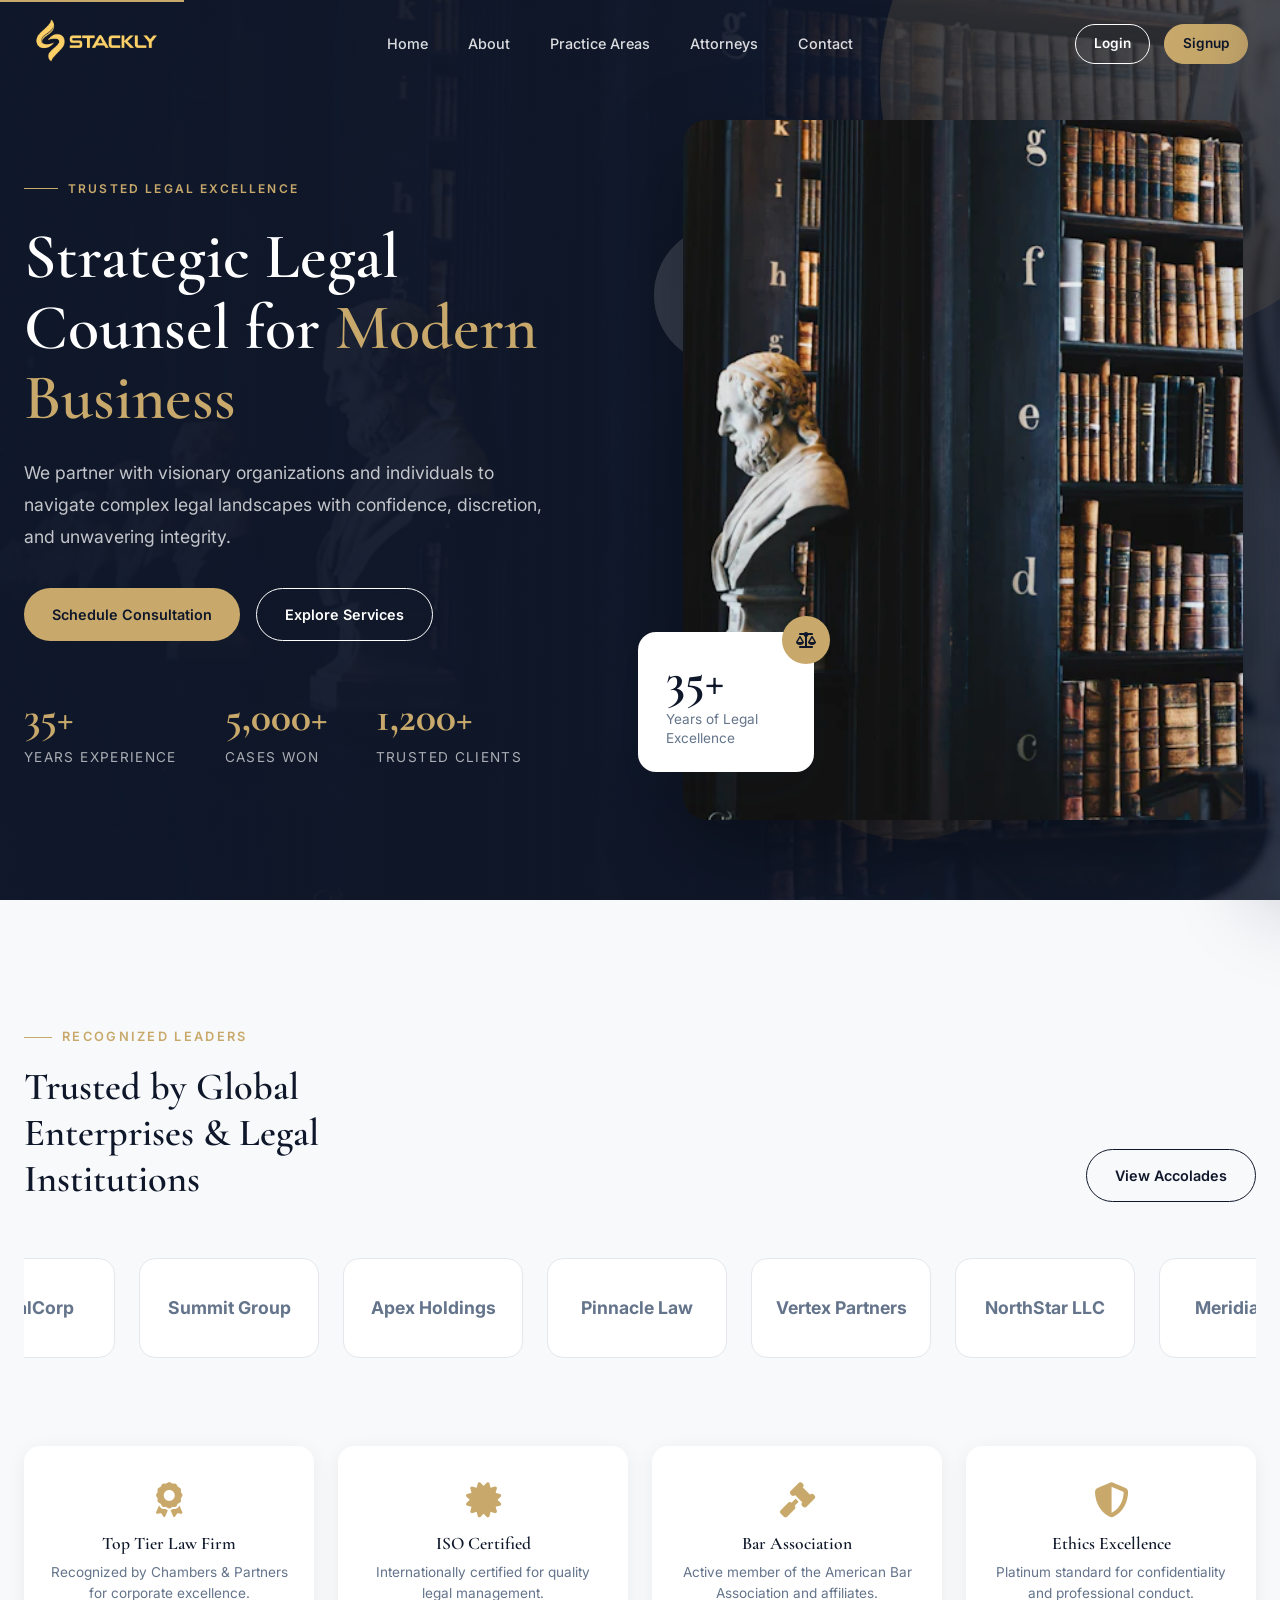
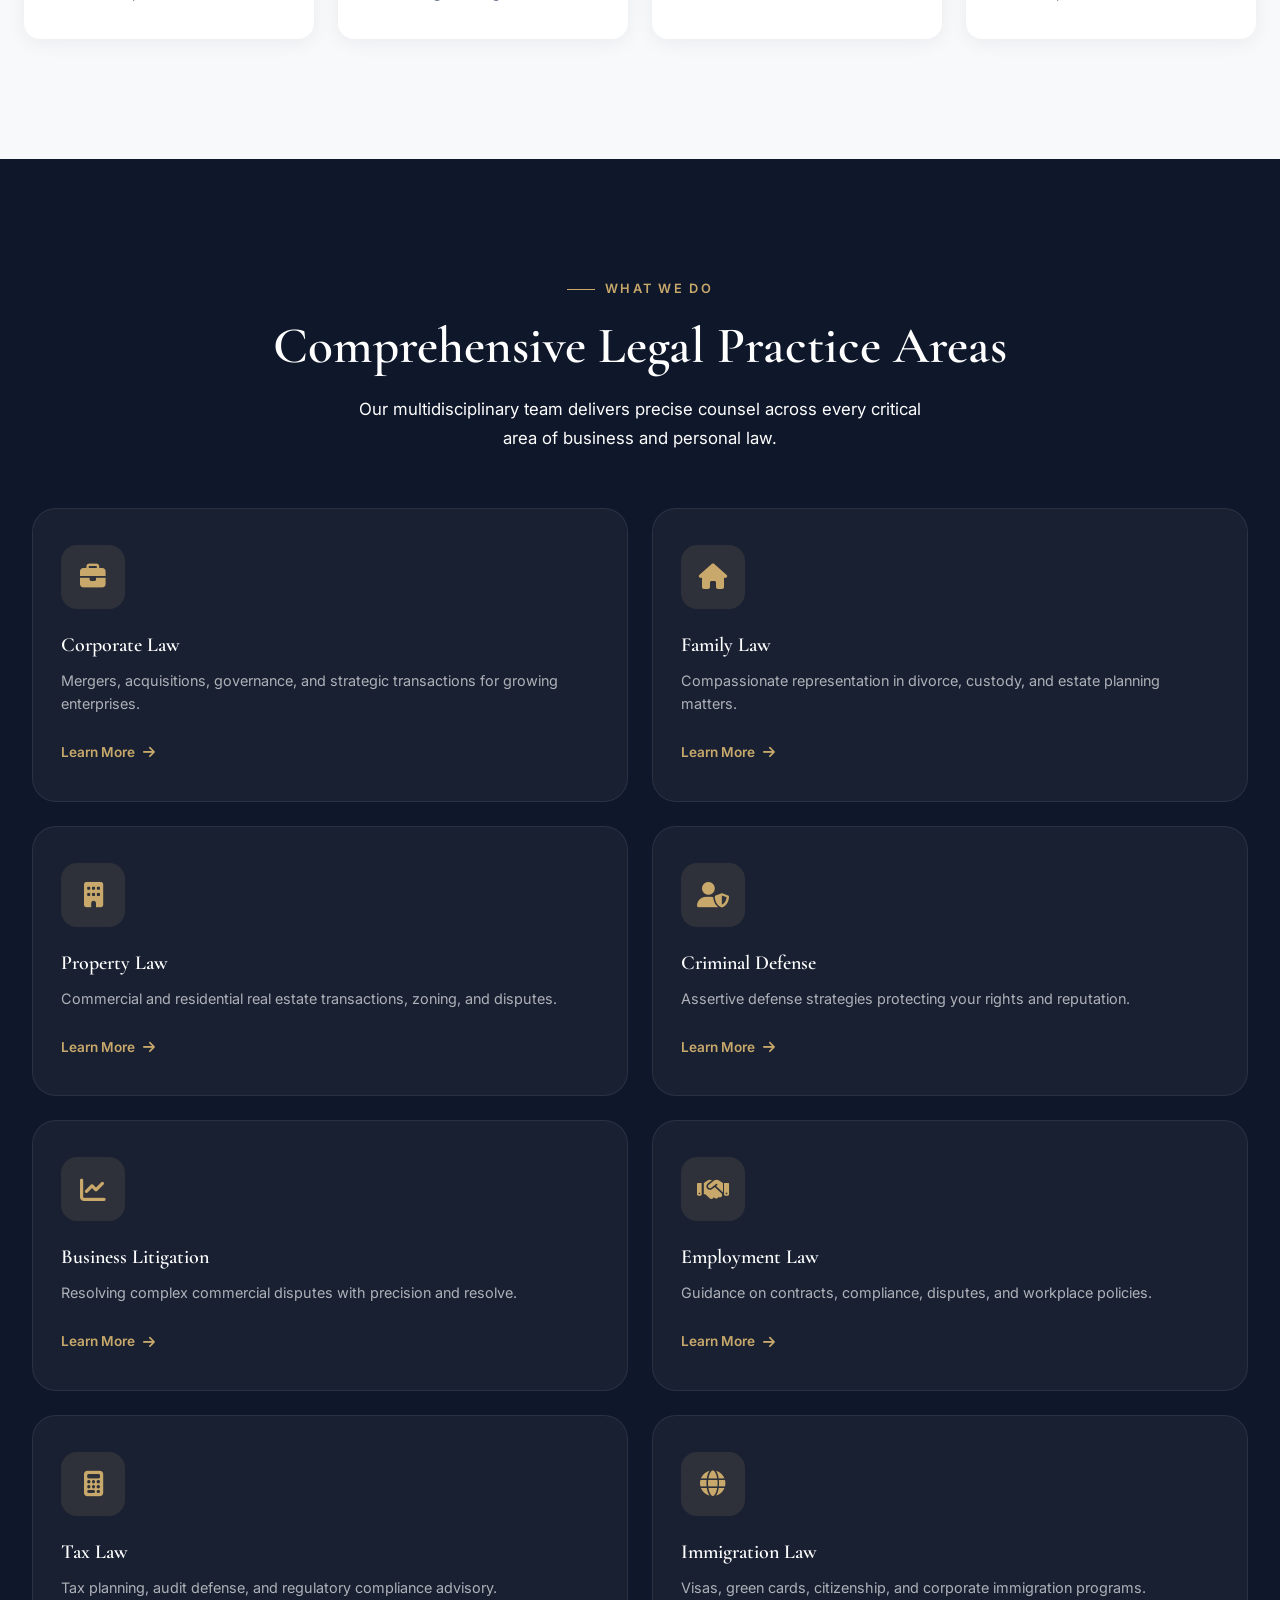
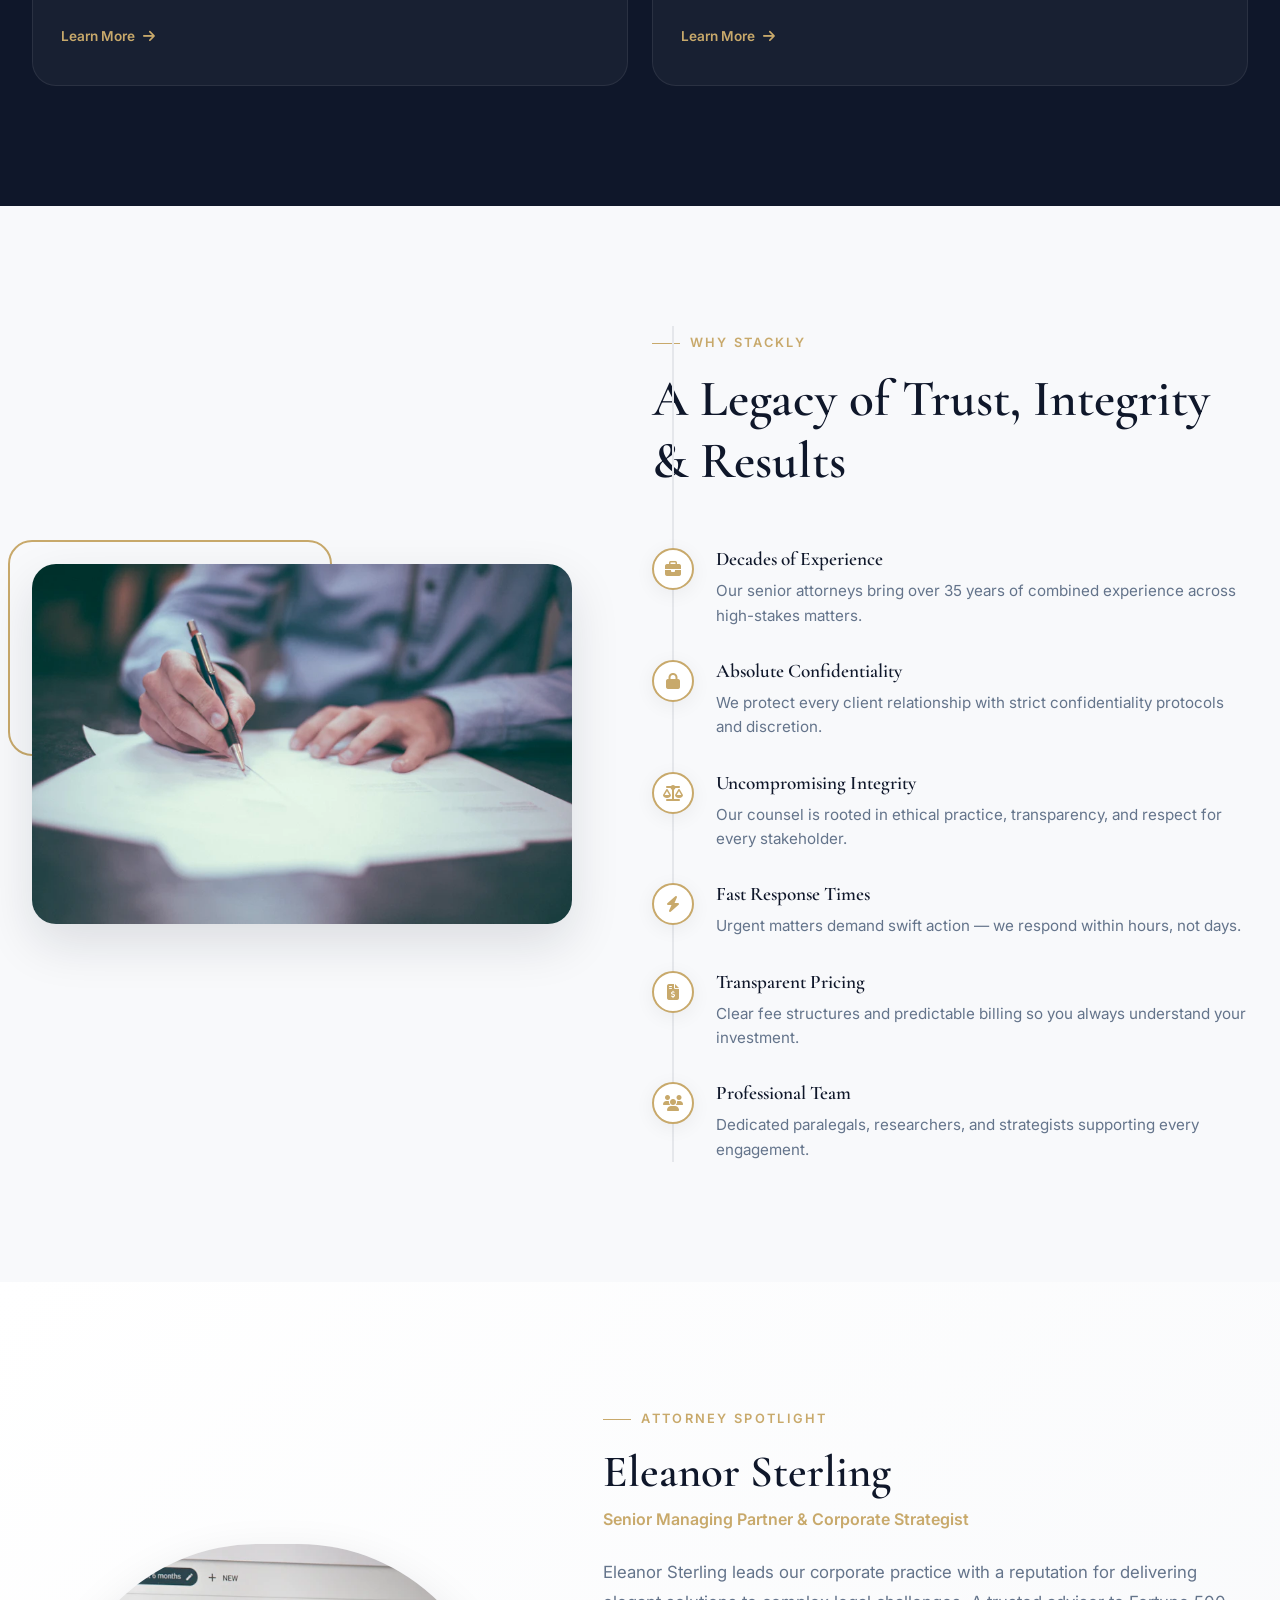
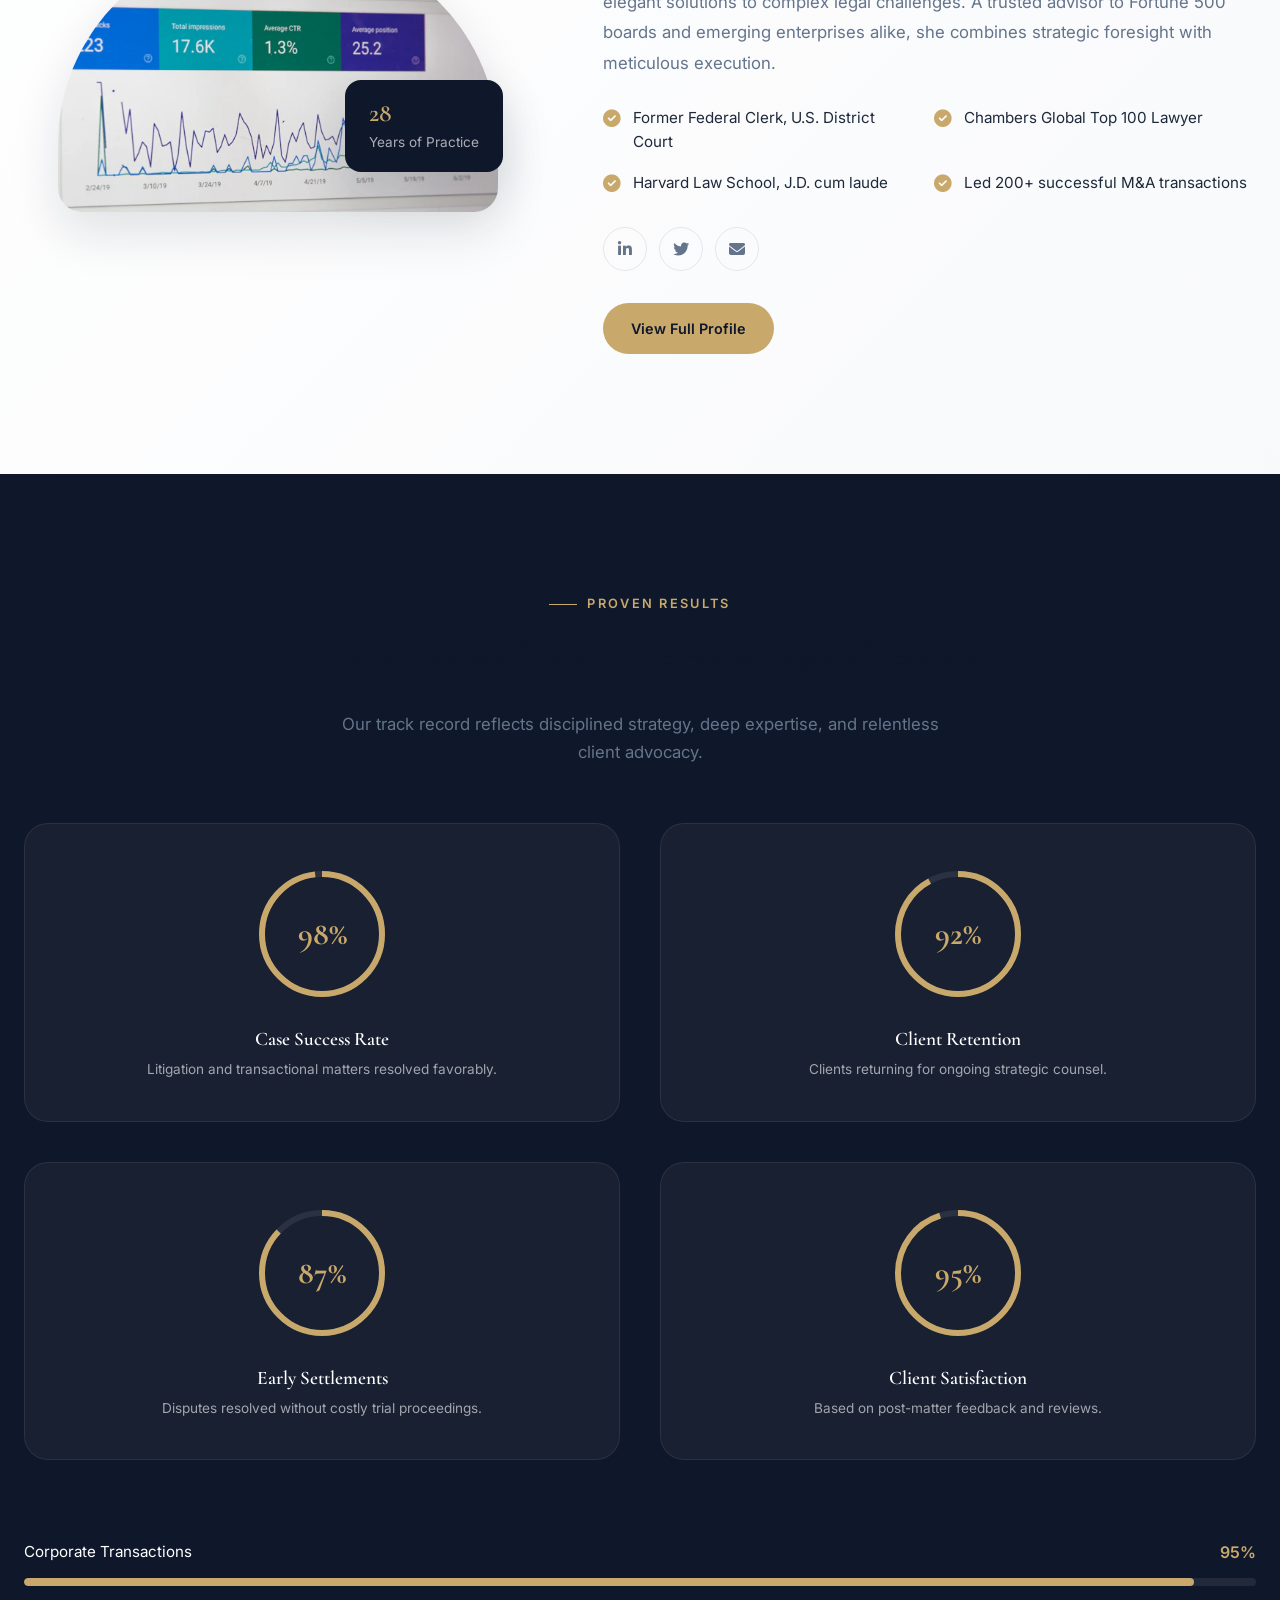
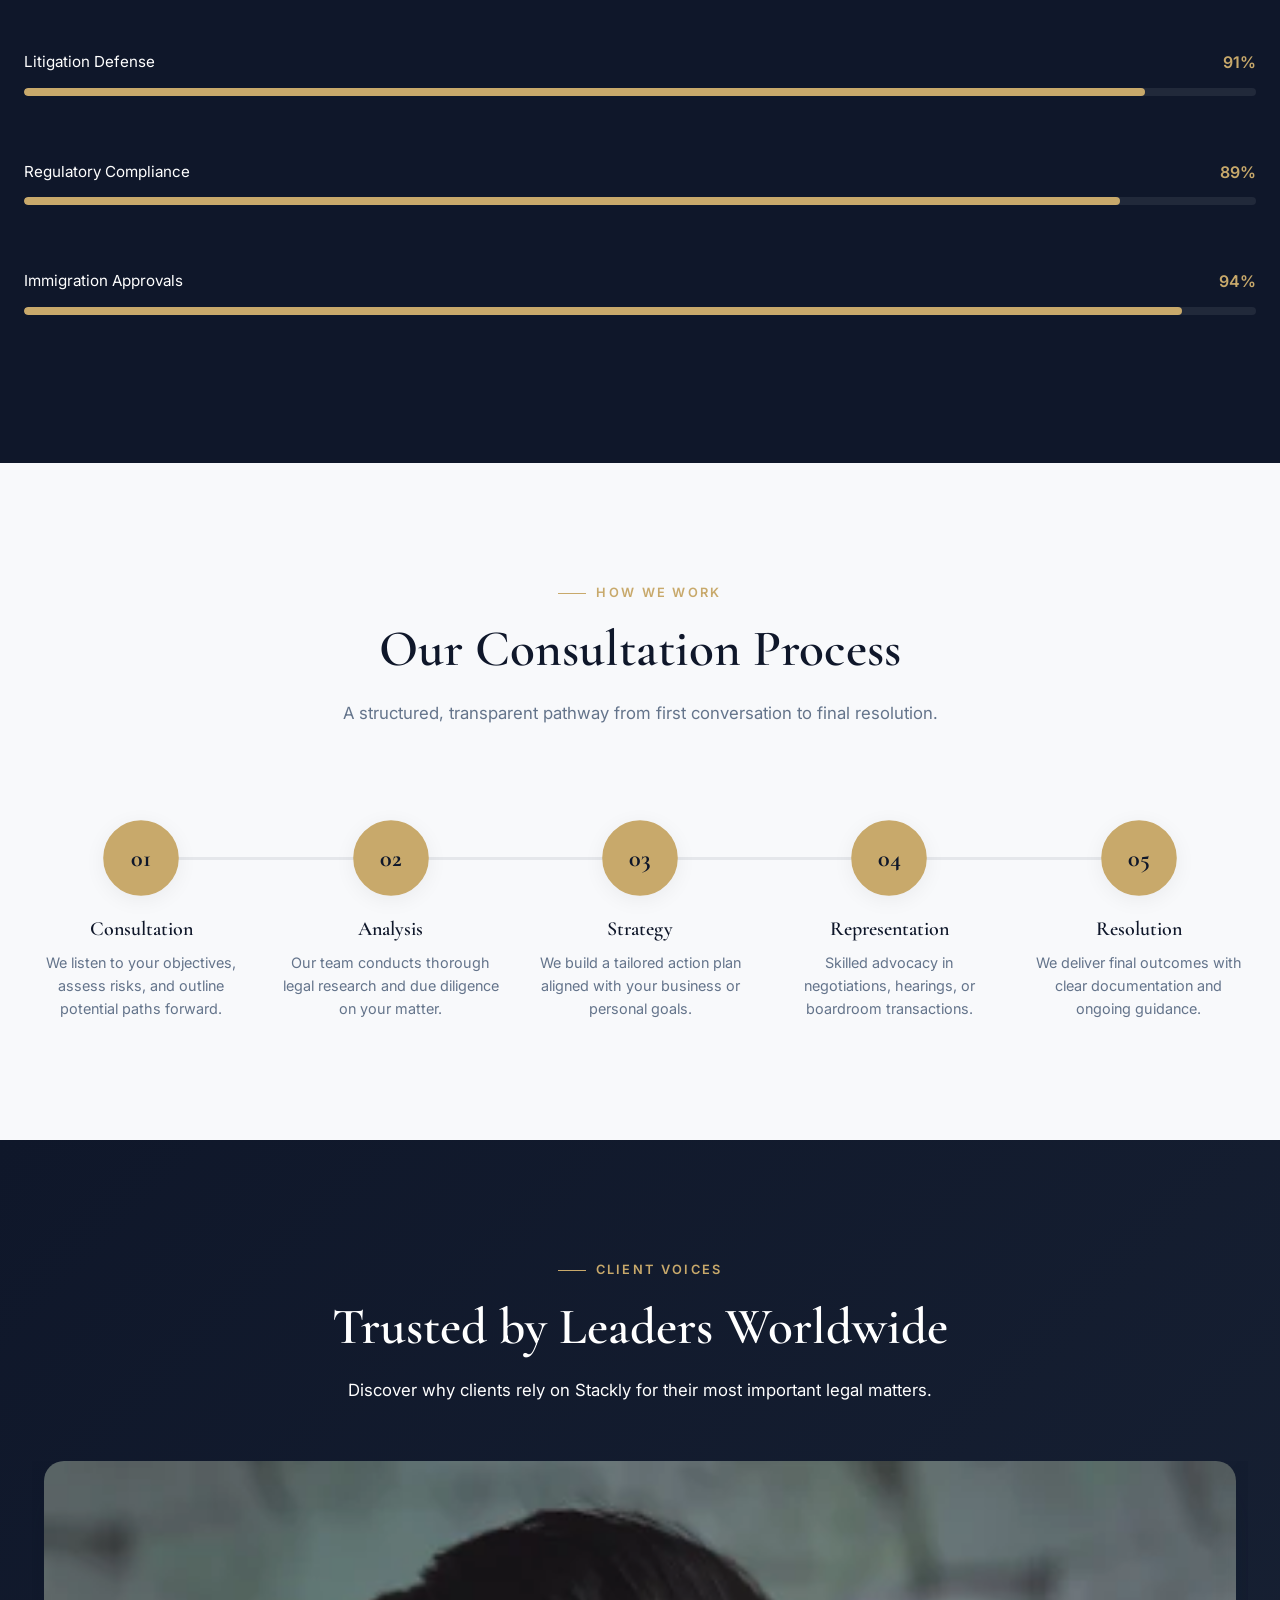
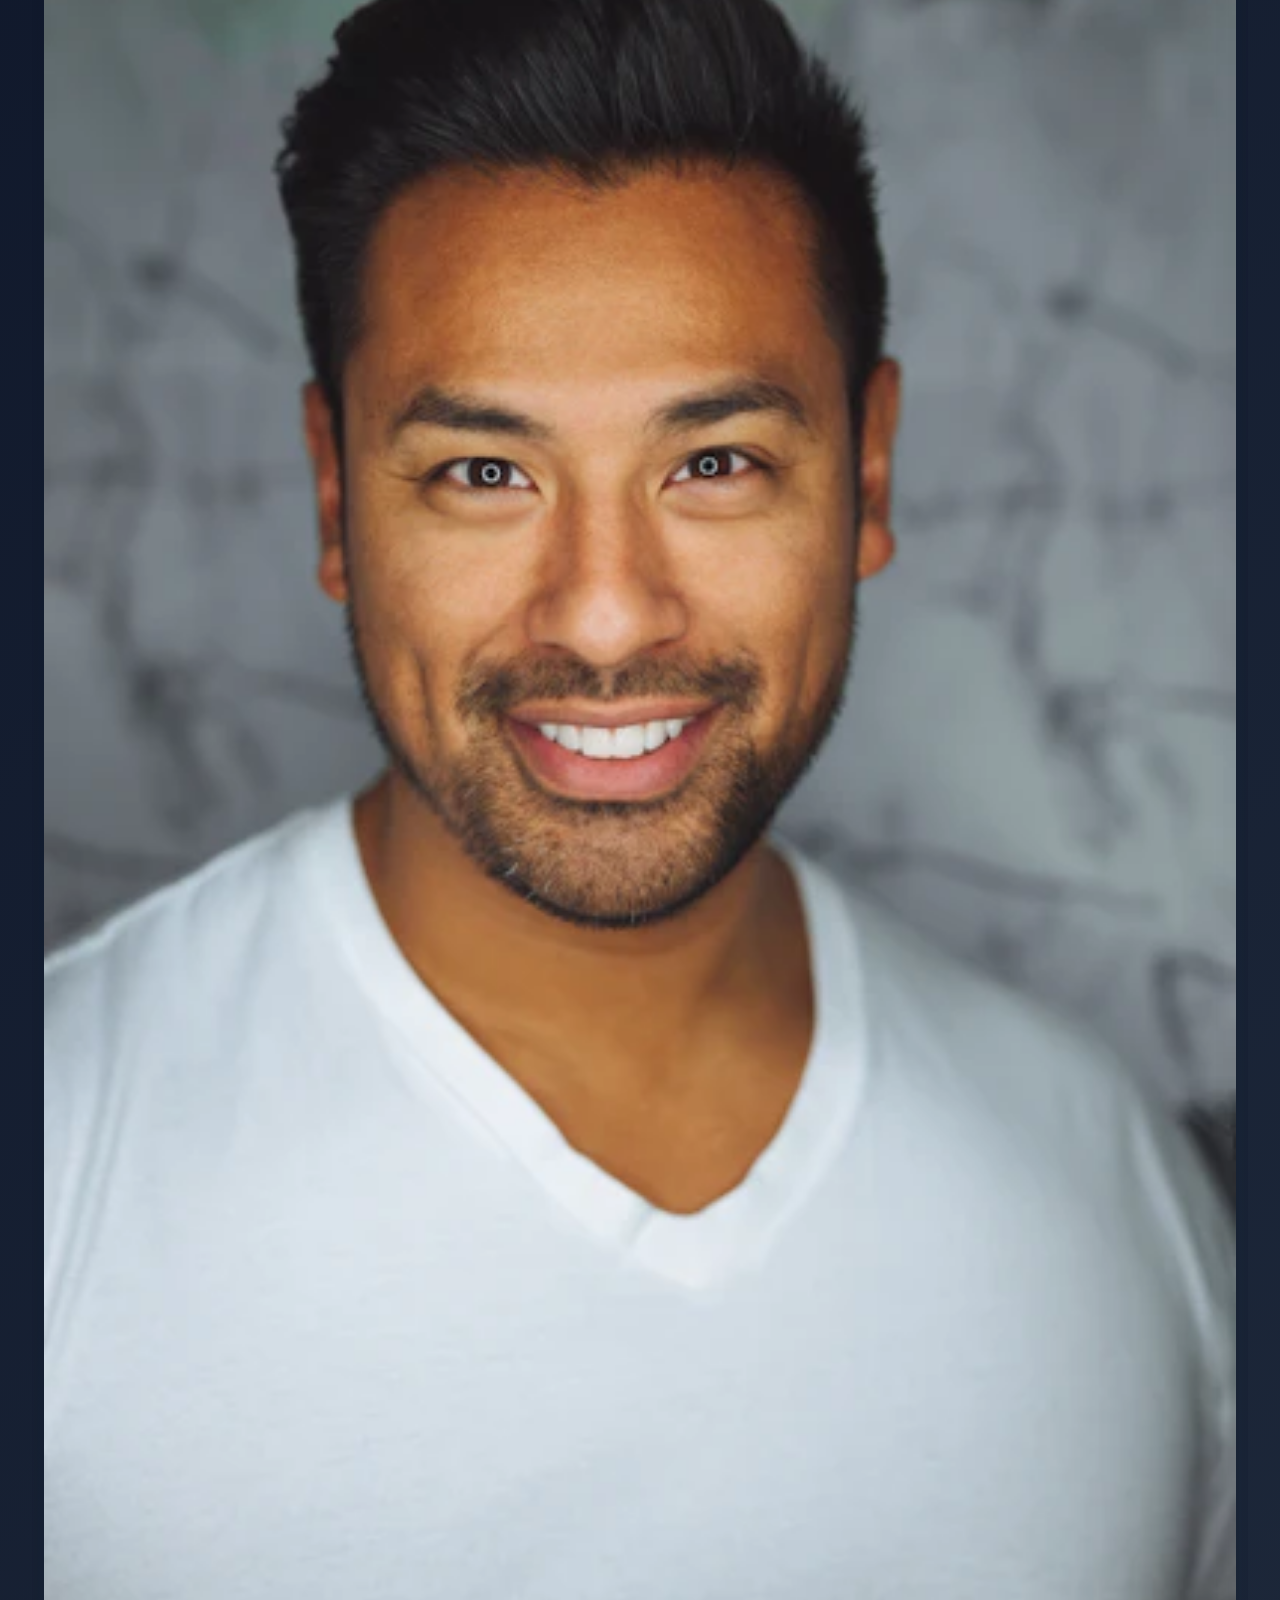
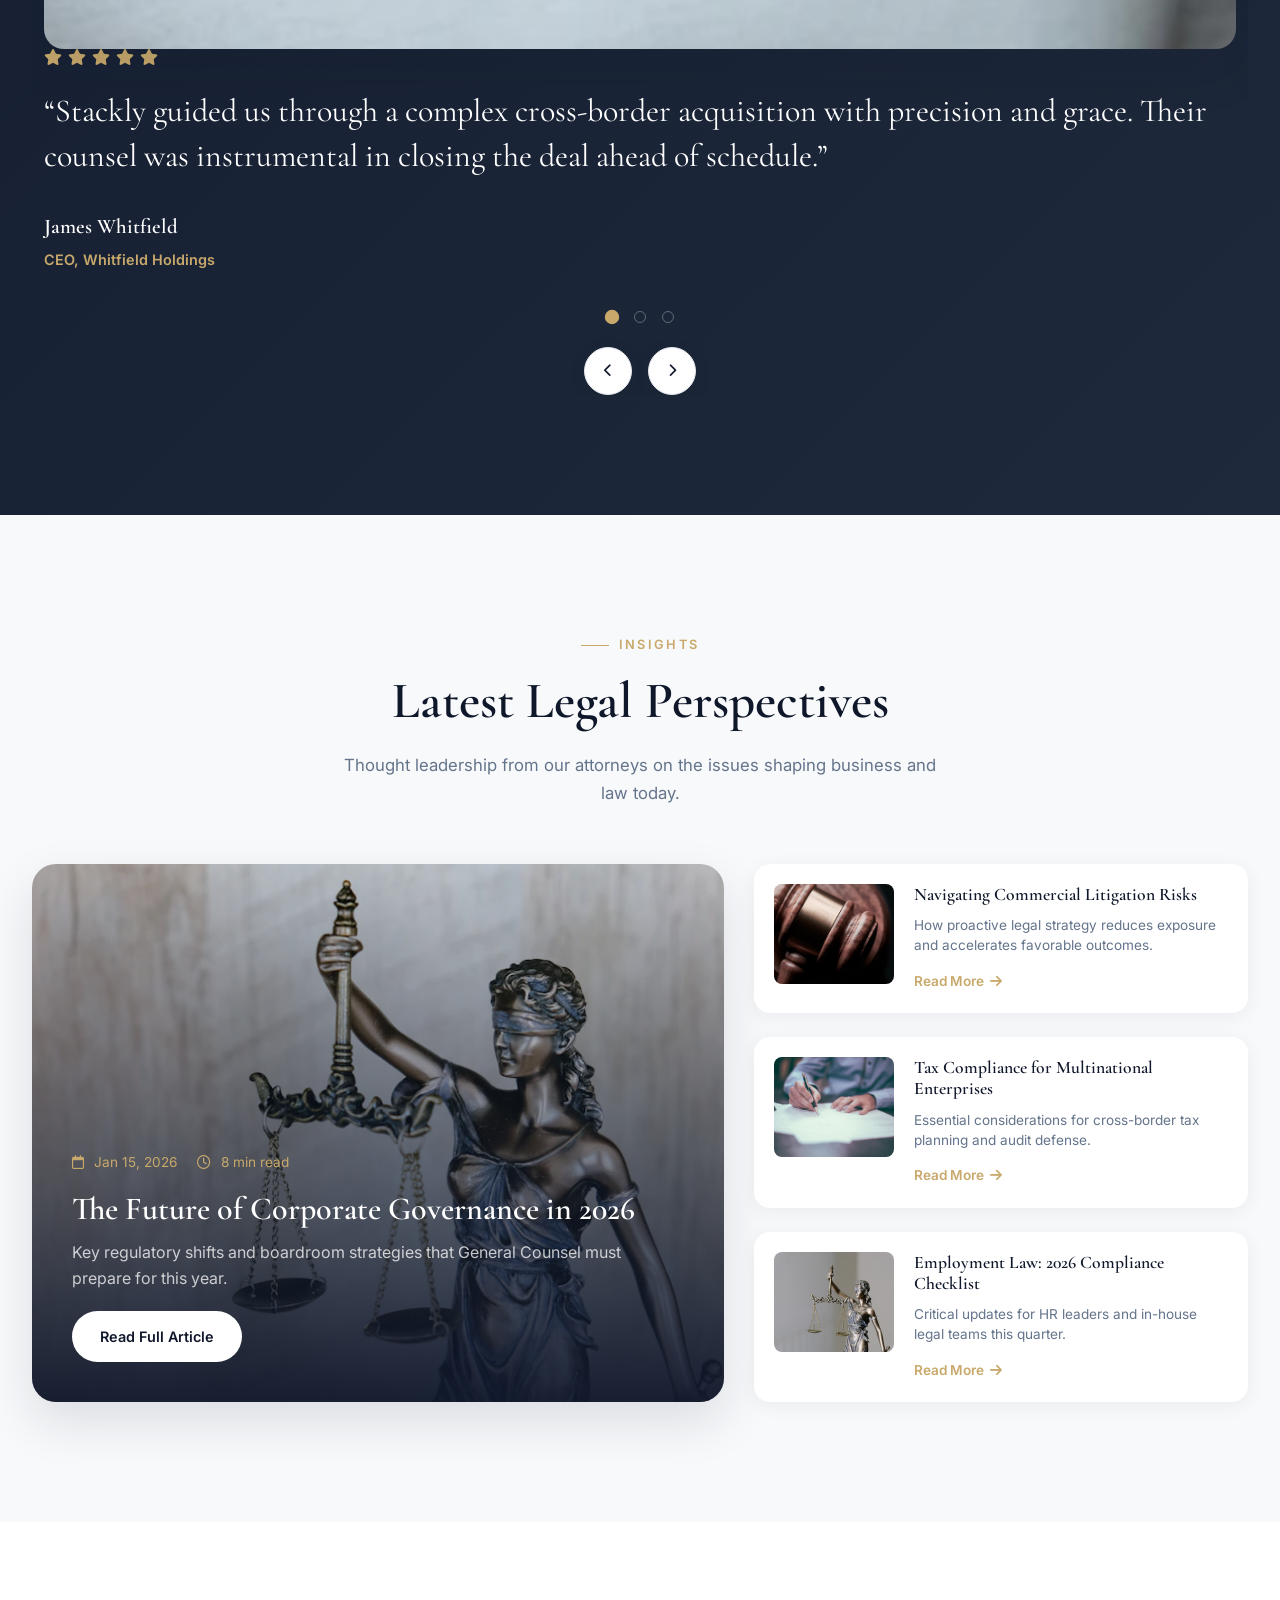
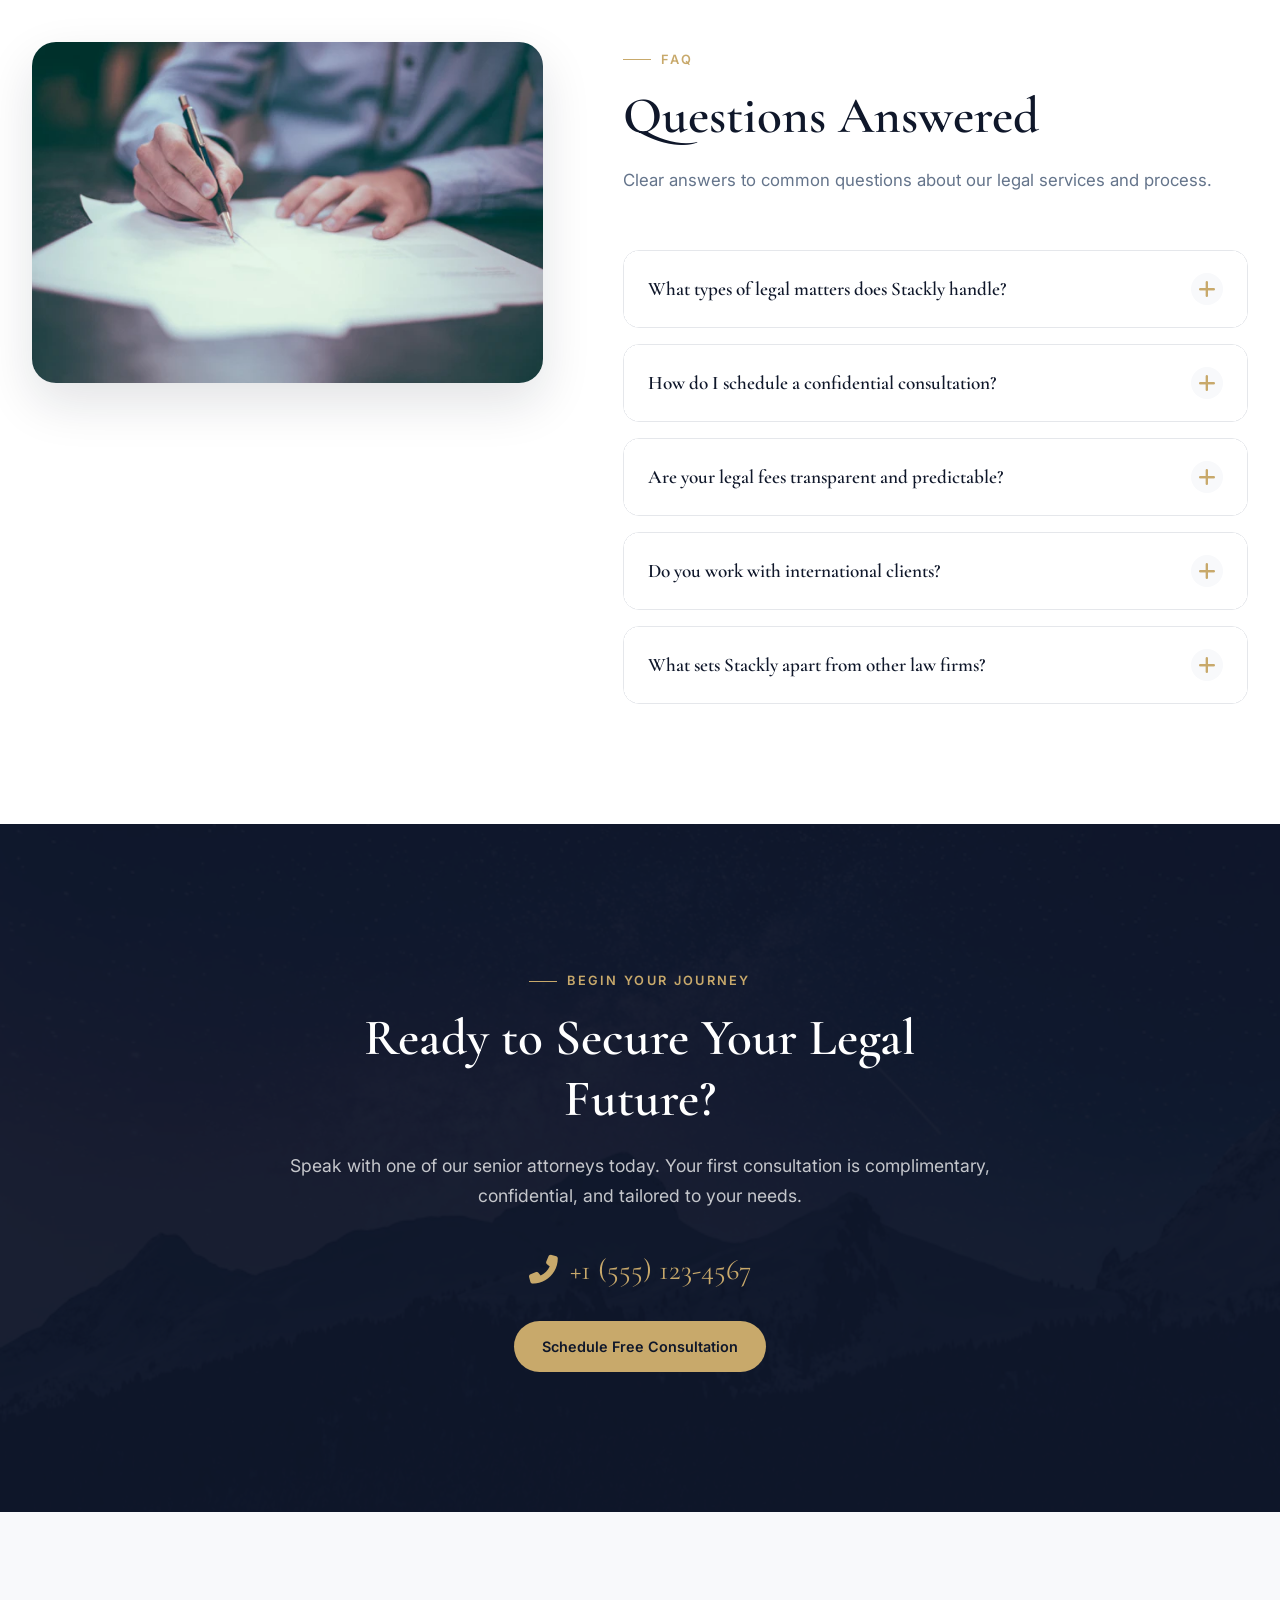
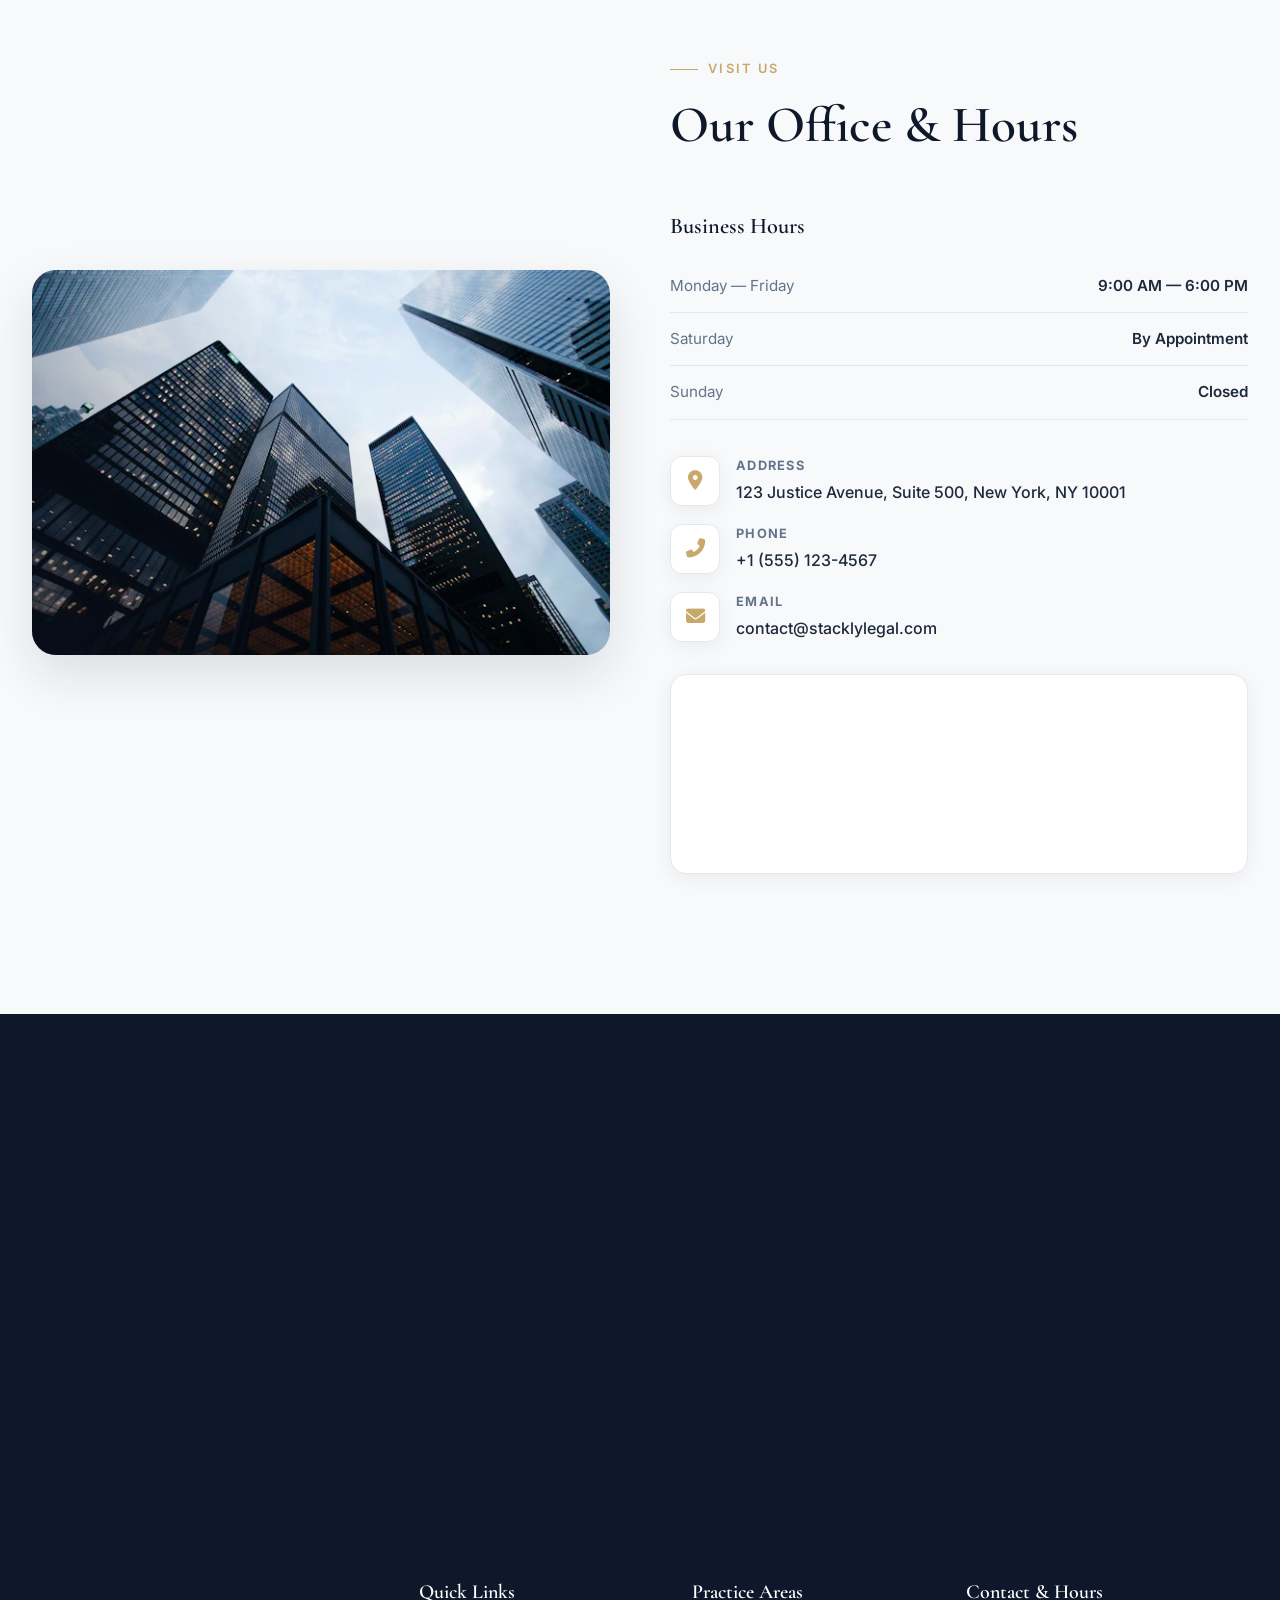
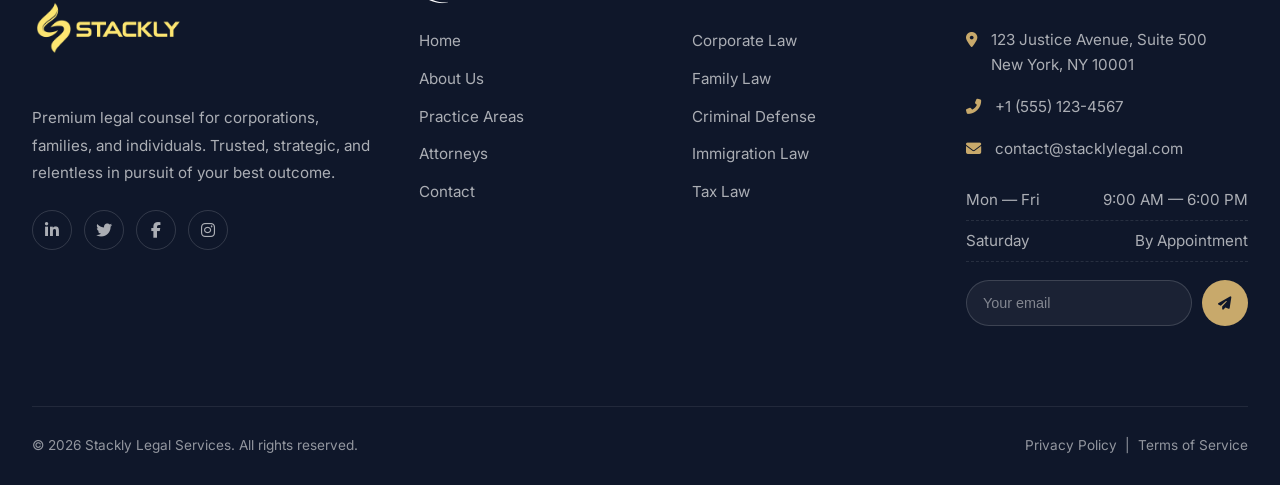
==== index.html @ 786c9ce6 "first commit" ====
<!DOCTYPE html>
<html lang="en">
<head>
  <meta charset="UTF-8">
  <meta name="viewport" content="width=device-width, initial-scale=1.0">
  <meta name="description" content="Stackly Legal Services — Award-winning corporate law firm delivering trusted legal counsel in corporate, family, property, criminal defense, litigation, employment, tax, and immigration law.">
  <meta name="keywords" content="law firm, legal services, attorney, corporate law, criminal defense, family law, immigration law, tax law, business litigation">
  <meta name="author" content="Stackly Legal Services">
  <meta name="theme-color" content="#0F172A">

  <!-- Open Graph -->
  <meta property="og:title" content="Stackly Legal Services | Premium Legal Counsel & Corporate Law Firm">
  <meta property="og:description" content="Trusted legal partners for corporations, families, and individuals. Schedule your confidential consultation today.">
  <meta property="og:type" content="website">
  <meta property="og:url" content="https://www.stacklylegal.com/">
  <meta property="og:image" content="https://www.stacklylegal.com/assets/images/hero-law.webp">

  <!-- Twitter Card -->
  <meta name="twitter:card" content="summary_large_image">
  <meta name="twitter:title" content="Stackly Legal Services | Premium Legal Counsel">
  <meta name="twitter:description" content="Award-winning corporate law firm delivering trusted legal counsel.">
  <meta name="twitter:image" content="https://www.stacklylegal.com/assets/images/hero-law.webp">

  <link rel="canonical" href="https://www.stacklylegal.com/">
  

  <title>Stackly Legal Services | Premium Legal Counsel & Corporate Law Firm</title>

  <!-- Google Fonts -->
  <link rel="preconnect" href="https://fonts.googleapis.com">
  <link rel="preconnect" href="https://fonts.gstatic.com" crossorigin>
  <link href="https://fonts.googleapis.com/css2?family=Cormorant+Garamond:wght@400;500;600;700&family=Inter:wght@300;400;500;600;700&display=swap" rel="stylesheet">

  <!-- Font Awesome -->
  <link rel="stylesheet" href="https://cdnjs.cloudflare.com/ajax/libs/font-awesome/6.5.1/css/all.min.css" integrity="sha512-DTOQO9RWCH3ppGqcWaEA1BIZOC6xxalwEsw9c2QQeAIftl+Vegovlnee1c9QX4TctnWMn13TZye+giMm8e2LwA==" crossorigin="anonymous" referrerpolicy="no-referrer">

  <!-- Stylesheets -->
  <link rel="stylesheet" href="css/shared.css">
  <link rel="stylesheet" href="css/home.css">

  <!-- Schema.org -->
  <script type="application/ld+json">
  {
    "@context": "https://schema.org",
    "@type": "LegalService",
    "name": "Stackly Legal Services",
    "url": "https://www.stacklylegal.com/",
    "logo": "https://www.stacklylegal.com/assets/logo-stackly.webp",
    "image": "https://www.stacklylegal.com/assets/images/hero-law.webp",
    "description": "Premium corporate law firm providing trusted legal counsel across corporate, family, property, criminal defense, business litigation, employment, tax, and immigration law.",
    "address": {
      "@type": "PostalAddress",
      "streetAddress": "123 Justice Avenue, Suite 500",
      "addressLocality": "New York",
      "addressRegion": "NY",
      "postalCode": "10001",
      "addressCountry": "US"
    },
    "telephone": "+1-555-123-4567",
    "email": "contact@stacklylegal.com",
    "openingHours": ["Mo-Fr 09:00-18:00"],
    "areaServed": "US",
    "priceRange": "$$$"
  }
  </script>
</head>
<body>
  <!-- Skip to main content -->
  <a href="#main" class="skip-link">Skip to main content</a>

  <!-- Scroll Progress -->
  <div class="scroll-progress" id="scrollProgress" aria-hidden="true"></div>

  <!-- Header -->
  <header class="header header--transparent" id="header" role="banner">
    <div class="header__container">
      <a href="index.html" class="header__logo" aria-label="Stackly Legal Services home">
        <img src="assets/logo-stackly.webp" alt="Stackly Legal Services logo" width="104" height="104" loading="eager">
        
      </a>

      <nav class="header__nav" aria-label="Main navigation">
        <a href="index.html" class="header__nav-link active">Home</a>
        <a href="about.html" class="header__nav-link">About</a>
        <a href="practice-areas.html" class="header__nav-link">Practice Areas</a>
        <a href="attorneys.html" class="header__nav-link">Attorneys</a>
        <a href="contact.html" class="header__nav-link">Contact</a>
      </nav>

      <div class="header__actions">
        <a href="login.html" class="header__btn header__btn--login">Login</a>
        <a href="signup.html" class="header__btn header__btn--signup">Signup</a>
      </div>

      <button class="hamburger" id="hamburger" aria-label="Toggle navigation menu" aria-expanded="false" aria-controls="mobileDrawer">
        <span class="hamburger__box" aria-hidden="true">
          <span class="hamburger__line"></span>
          <span class="hamburger__line"></span>
          <span class="hamburger__line"></span>
        </span>
        <span class="hamburger__label">Menu</span>
      </button>
    </div>
  </header>

  <!-- Mobile Drawer -->
  <div class="mobile-drawer" id="mobileDrawer" role="dialog" aria-modal="true" aria-label="Mobile navigation">
    <div class="mobile-drawer__bg" aria-hidden="true"></div>
    <div class="mobile-drawer__inner">
      <div class="mobile-drawer__header">
        <a href="index.html" class="mobile-drawer__logo" aria-label="Stackly Legal Services home">
          <img src="assets/logo-stackly.webp" alt="" width="88" height="88" loading="lazy">
          
        </a>
      </div>

      <button class="mobile-drawer__close" id="mobileDrawerClose" aria-label="Close navigation menu" type="button">
        <span class="mobile-drawer__close-icon" aria-hidden="true">×</span>
      </button>

      <nav class="mobile-drawer__nav" aria-label="Mobile menu">
        <a href="index.html" class="mobile-drawer__link active">
          <span class="mobile-drawer__num">01</span>
          <span class="mobile-drawer__label">Home</span>
        </a>
        <a href="about.html" class="mobile-drawer__link">
          <span class="mobile-drawer__num">02</span>
          <span class="mobile-drawer__label">About</span>
        </a>
        <a href="practice-areas.html" class="mobile-drawer__link">
          <span class="mobile-drawer__num">03</span>
          <span class="mobile-drawer__label">Practice Areas</span>
        </a>
        <a href="attorneys.html" class="mobile-drawer__link">
          <span class="mobile-drawer__num">04</span>
          <span class="mobile-drawer__label">Attorneys</span>
        </a>
        <a href="contact.html" class="mobile-drawer__link">
          <span class="mobile-drawer__num">05</span>
          <span class="mobile-drawer__label">Contact</span>
        </a>
      </nav>

      <div class="mobile-drawer__footer">
        <div class="mobile-drawer__contact">
          <a href="tel:+15551234567" class="mobile-drawer__contact-item">
            <i class="fas fa-phone-alt" aria-hidden="true"></i>
            <span>+1 (555) 123-4567</span>
          </a>
          <a href="mailto:contact@stacklylegal.com" class="mobile-drawer__contact-item">
            <i class="fas fa-envelope" aria-hidden="true"></i>
            <span>contact@stacklylegal.com</span>
          </a>
        </div>
        <div class="mobile-drawer__social" aria-label="Social media">
          <a href="#" aria-label="LinkedIn"><i class="fab fa-linkedin-in" aria-hidden="true"></i></a>
          <a href="#" aria-label="Twitter"><i class="fab fa-twitter" aria-hidden="true"></i></a>
          <a href="#" aria-label="Facebook"><i class="fab fa-facebook-f" aria-hidden="true"></i></a>
        </div>
        <div class="mobile-drawer__actions">
          <a href="login.html" class="btn btn-secondary mobile-drawer__btn">Login</a>
          <a href="signup.html" class="btn btn-primary mobile-drawer__btn">Signup</a>
        </div>
      </div>
    </div>
  </div>
  <div class="mobile-drawer__overlay" id="mobileOverlay" aria-hidden="true"></div>

  <!-- Main Content -->
  <main id="main">

    <!-- Section 1: Premium Hero -->
    <section class="hero" id="home" aria-label="Welcome">
      <div class="hero__bg">
        <img src="assets/images/hero-law.webp" alt="Elegant law office library with legal books" loading="eager">
      </div>
      <div class="hero__shape hero__shape--1" aria-hidden="true"></div>
      <div class="hero__shape hero__shape--2" aria-hidden="true"></div>
      <div class="hero__shape hero__shape--3" aria-hidden="true"></div>

      <div class="hero__container">
        <div class="hero__content animate-on-scroll">
          <span class="hero__label">Trusted Legal Excellence</span>
          <h1 class="hero__title">Strategic Legal Counsel for <span>Modern Business</span></h1>
          <p class="hero__desc">We partner with visionary organizations and individuals to navigate complex legal landscapes with confidence, discretion, and unwavering integrity.</p>
          <div class="hero__actions">
            <a href="contact.html" class="btn btn-primary">Schedule Consultation</a>
            <a href="practice-areas.html" class="btn btn-secondary">Explore Services</a>
          </div>
          <div class="hero__stats">
            <div class="hero__stat">
              <span class="hero__stat-number" data-counter data-target="35" data-suffix="+">0</span>
              <span class="hero__stat-label">Years Experience</span>
            </div>
            <div class="hero__stat">
              <span class="hero__stat-number" data-counter data-target="5000" data-suffix="+">0</span>
              <span class="hero__stat-label">Cases Won</span>
            </div>
            <div class="hero__stat">
              <span class="hero__stat-number" data-counter data-target="1200" data-suffix="+">0</span>
              <span class="hero__stat-label">Trusted Clients</span>
            </div>
          </div>
        </div>

        <div class="hero__visual animate-on-scroll">
          <div class="hero__image-wrapper">
            <img class="hero__image" src="assets/images/hero-law.webp" alt="Senior attorney reviewing legal documents in a premium office" loading="lazy">
          </div>
          <div class="hero__experience">
            <div class="hero__experience-icon" aria-hidden="true">
              <i class="fas fa-balance-scale"></i>
            </div>
            <span class="hero__experience-number">35+</span>
            <p class="hero__experience-text">Years of Legal Excellence</p>
          </div>
        </div>
      </div>
    </section>

    <!-- Section 2: Trust & Recognition -->
    <section class="trust" id="trust" aria-label="Trust and recognition">
      <div class="trust__container">
        <div class="trust__header animate-on-scroll">
          <div>
            <span class="section-label">Recognized Leaders</span>
            <h2 class="trust__title">Trusted by Global Enterprises & Legal Institutions</h2>
          </div>
          <a href="about.html" class="btn btn-secondary">View Accolades</a>
        </div>

        <div class="trust__logos animate-on-scroll" aria-label="Client and partner logos">
          <div class="trust__logo">GlobalCorp</div>
          <div class="trust__logo">Summit Group</div>
          <div class="trust__logo">Apex Holdings</div>
          <div class="trust__logo">Pinnacle Law</div>
          <div class="trust__logo">Vertex Partners</div>
          <div class="trust__logo">NorthStar LLC</div>
          <div class="trust__logo">Meridian Co.</div>
          <div class="trust__logo">Atlas Advisors</div>
        </div>

        <div class="trust__awards">
          <article class="trust__award animate-on-scroll">
            <i class="fas fa-award" aria-hidden="true"></i>
            <h3>Top Tier Law Firm</h3>
            <p>Recognized by Chambers & Partners for corporate excellence.</p>
          </article>
          <article class="trust__award animate-on-scroll">
            <i class="fas fa-certificate" aria-hidden="true"></i>
            <h3>ISO Certified</h3>
            <p>Internationally certified for quality legal management.</p>
          </article>
          <article class="trust__award animate-on-scroll">
            <i class="fas fa-gavel" aria-hidden="true"></i>
            <h3>Bar Association</h3>
            <p>Active member of the American Bar Association and affiliates.</p>
          </article>
          <article class="trust__award animate-on-scroll">
            <i class="fas fa-shield-alt" aria-hidden="true"></i>
            <h3>Ethics Excellence</h3>
            <p>Platinum standard for confidentiality and professional conduct.</p>
          </article>
        </div>
      </div>
    </section>

    <!-- Section 3: Practice Areas -->
    <section class="practice" id="practice" aria-label="Practice areas">
      <div class="container">
        <div class="section-header section-header--center animate-on-scroll">
          <span class="section-label">What We Do</span>
          <h2 class="section-title">Comprehensive Legal Practice Areas</h2>
          <p class="section-subtitle">Our multidisciplinary team delivers precise counsel across every critical area of business and personal law.</p>
        </div>

        <div class="practice__grid">
          <article class="practice__card animate-on-scroll">
            <div class="practice__icon"><i class="fas fa-briefcase" aria-hidden="true"></i></div>
            <h3>Corporate Law</h3>
            <p>Mergers, acquisitions, governance, and strategic transactions for growing enterprises.</p>
            <a href="practice-areas.html" class="practice__link">Learn More <i class="fas fa-arrow-right"></i></a>
          </article>
          <article class="practice__card animate-on-scroll">
            <div class="practice__icon"><i class="fas fa-home" aria-hidden="true"></i></div>
            <h3>Family Law</h3>
            <p>Compassionate representation in divorce, custody, and estate planning matters.</p>
            <a href="practice-areas.html" class="practice__link">Learn More <i class="fas fa-arrow-right"></i></a>
          </article>
          <article class="practice__card animate-on-scroll">
            <div class="practice__icon"><i class="fas fa-building" aria-hidden="true"></i></div>
            <h3>Property Law</h3>
            <p>Commercial and residential real estate transactions, zoning, and disputes.</p>
            <a href="practice-areas.html" class="practice__link">Learn More <i class="fas fa-arrow-right"></i></a>
          </article>
          <article class="practice__card animate-on-scroll">
            <div class="practice__icon"><i class="fas fa-user-shield" aria-hidden="true"></i></div>
            <h3>Criminal Defense</h3>
            <p>Assertive defense strategies protecting your rights and reputation.</p>
            <a href="practice-areas.html" class="practice__link">Learn More <i class="fas fa-arrow-right"></i></a>
          </article>
          <article class="practice__card animate-on-scroll">
            <div class="practice__icon"><i class="fas fa-chart-line" aria-hidden="true"></i></div>
            <h3>Business Litigation</h3>
            <p>Resolving complex commercial disputes with precision and resolve.</p>
            <a href="practice-areas.html" class="practice__link">Learn More <i class="fas fa-arrow-right"></i></a>
          </article>
          <article class="practice__card animate-on-scroll">
            <div class="practice__icon"><i class="fas fa-handshake" aria-hidden="true"></i></div>
            <h3>Employment Law</h3>
            <p>Guidance on contracts, compliance, disputes, and workplace policies.</p>
            <a href="practice-areas.html" class="practice__link">Learn More <i class="fas fa-arrow-right"></i></a>
          </article>
          <article class="practice__card animate-on-scroll">
            <div class="practice__icon"><i class="fas fa-calculator" aria-hidden="true"></i></div>
            <h3>Tax Law</h3>
            <p>Tax planning, audit defense, and regulatory compliance advisory.</p>
            <a href="practice-areas.html" class="practice__link">Learn More <i class="fas fa-arrow-right"></i></a>
          </article>
          <article class="practice__card animate-on-scroll">
            <div class="practice__icon"><i class="fas fa-globe" aria-hidden="true"></i></div>
            <h3>Immigration Law</h3>
            <p>Visas, green cards, citizenship, and corporate immigration programs.</p>
            <a href="practice-areas.html" class="practice__link">Learn More <i class="fas fa-arrow-right"></i></a>
          </article>
        </div>
      </div>
    </section>

    <!-- Section 4: Why Choose Us -->
    <section class="why-us" id="why-us" aria-label="Why choose us">
      <div class="container">
        <div class="why-us__grid">
          <div class="why-us__image animate-on-scroll">
            <img src="assets/images/consultation.webp" alt="Legal consultation meeting in a modern conference room" loading="lazy">
          </div>
          <div class="why-us__features animate-on-scroll">
            <div class="section-header section-header--left">
              <span class="section-label">Why Stackly</span>
              <h2 class="section-title">A Legacy of Trust, Integrity & Results</h2>
            </div>

            <div class="why-us__feature">
              <div class="why-us__feature-marker"><i class="fas fa-briefcase" aria-hidden="true"></i></div>
              <h3>Decades of Experience</h3>
              <p>Our senior attorneys bring over 35 years of combined experience across high-stakes matters.</p>
            </div>
            <div class="why-us__feature">
              <div class="why-us__feature-marker"><i class="fas fa-lock" aria-hidden="true"></i></div>
              <h3>Absolute Confidentiality</h3>
              <p>We protect every client relationship with strict confidentiality protocols and discretion.</p>
            </div>
            <div class="why-us__feature">
              <div class="why-us__feature-marker"><i class="fas fa-balance-scale" aria-hidden="true"></i></div>
              <h3>Uncompromising Integrity</h3>
              <p>Our counsel is rooted in ethical practice, transparency, and respect for every stakeholder.</p>
            </div>
            <div class="why-us__feature">
              <div class="why-us__feature-marker"><i class="fas fa-bolt" aria-hidden="true"></i></div>
              <h3>Fast Response Times</h3>
              <p>Urgent matters demand swift action — we respond within hours, not days.</p>
            </div>
            <div class="why-us__feature">
              <div class="why-us__feature-marker"><i class="fas fa-file-invoice-dollar" aria-hidden="true"></i></div>
              <h3>Transparent Pricing</h3>
              <p>Clear fee structures and predictable billing so you always understand your investment.</p>
            </div>
            <div class="why-us__feature">
              <div class="why-us__feature-marker"><i class="fas fa-users" aria-hidden="true"></i></div>
              <h3>Professional Team</h3>
              <p>Dedicated paralegals, researchers, and strategists supporting every engagement.</p>
            </div>
          </div>
        </div>
      </div>
    </section>

    <!-- Section 5: Attorney Spotlight -->
    <section class="spotlight" id="spotlight" aria-label="Attorney spotlight">
      <div class="container">
        <div class="spotlight__layout">
          <div class="spotlight__image animate-on-scroll">
            <img src="assets/images/attorney.webp" alt="Portrait of Eleanor Sterling, Senior Managing Partner" loading="lazy">
            <div class="spotlight__badge">
              <h4 data-counter data-target="28">0</h4>
              <p>Years of Practice</p>
            </div>
          </div>

          <div class="spotlight__content animate-on-scroll">
            <span class="section-label">Attorney Spotlight</span>
            <h2 class="spotlight__name">Eleanor Sterling</h2>
            <span class="spotlight__role">Senior Managing Partner & Corporate Strategist</span>
            <p class="spotlight__bio">Eleanor Sterling leads our corporate practice with a reputation for delivering elegant solutions to complex legal challenges. A trusted advisor to Fortune 500 boards and emerging enterprises alike, she combines strategic foresight with meticulous execution.</p>

            <div class="spotlight__achievements">
              <div class="spotlight__achievement">
                <i class="fas fa-check-circle" aria-hidden="true"></i>
                <span>Former Federal Clerk, U.S. District Court</span>
              </div>
              <div class="spotlight__achievement">
                <i class="fas fa-check-circle" aria-hidden="true"></i>
                <span>Chambers Global Top 100 Lawyer</span>
              </div>
              <div class="spotlight__achievement">
                <i class="fas fa-check-circle" aria-hidden="true"></i>
                <span>Harvard Law School, J.D. cum laude</span>
              </div>
              <div class="spotlight__achievement">
                <i class="fas fa-check-circle" aria-hidden="true"></i>
                <span>Led 200+ successful M&A transactions</span>
              </div>
            </div>

            <div class="spotlight__social" aria-label="Eleanor Sterling social profiles">
              <a href="#" aria-label="LinkedIn"><i class="fab fa-linkedin-in" aria-hidden="true"></i></a>
              <a href="#" aria-label="Twitter"><i class="fab fa-twitter" aria-hidden="true"></i></a>
              <a href="#" aria-label="Email"><i class="fas fa-envelope" aria-hidden="true"></i></a>
            </div>

            <a href="attorneys.html" class="btn btn-primary">View Full Profile</a>
          </div>
        </div>
      </div>
    </section>

    <!-- Section 6: Case Success Statistics -->
    <section class="stats" id="stats" aria-label="Case success statistics">
      <div class="stats__bg" aria-hidden="true"></div>
      <div class="stats__container">
        <div class="section-header section-header--center animate-on-scroll">
          <span class="section-label">Proven Results</span>
          <h2 class="section-title">Outcomes That Define Excellence</h2>
          <p class="section-subtitle">Our track record reflects disciplined strategy, deep expertise, and relentless client advocacy.</p>
        </div>

        <div class="stats__grid">
          <div class="stats__card animate-on-scroll">
            <div class="stats__circle">
              <svg viewBox="0 0 140 140" aria-hidden="true">
                <circle class="stats__circle-bg" cx="70" cy="70" r="60"></circle>
                <circle class="stats__circle-fill" cx="70" cy="70" r="60" data-value="98"></circle>
              </svg>
              <span class="stats__circle-center">98%</span>
            </div>
            <h3>Case Success Rate</h3>
            <p>Litigation and transactional matters resolved favorably.</p>
          </div>
          <div class="stats__card animate-on-scroll">
            <div class="stats__circle">
              <svg viewBox="0 0 140 140" aria-hidden="true">
                <circle class="stats__circle-bg" cx="70" cy="70" r="60"></circle>
                <circle class="stats__circle-fill" cx="70" cy="70" r="60" data-value="92"></circle>
              </svg>
              <span class="stats__circle-center">92%</span>
            </div>
            <h3>Client Retention</h3>
            <p>Clients returning for ongoing strategic counsel.</p>
          </div>
          <div class="stats__card animate-on-scroll">
            <div class="stats__circle">
              <svg viewBox="0 0 140 140" aria-hidden="true">
                <circle class="stats__circle-bg" cx="70" cy="70" r="60"></circle>
                <circle class="stats__circle-fill" cx="70" cy="70" r="60" data-value="87"></circle>
              </svg>
              <span class="stats__circle-center">87%</span>
            </div>
            <h3>Early Settlements</h3>
            <p>Disputes resolved without costly trial proceedings.</p>
          </div>
          <div class="stats__card animate-on-scroll">
            <div class="stats__circle">
              <svg viewBox="0 0 140 140" aria-hidden="true">
                <circle class="stats__circle-bg" cx="70" cy="70" r="60"></circle>
                <circle class="stats__circle-fill" cx="70" cy="70" r="60" data-value="95"></circle>
              </svg>
              <span class="stats__circle-center">95%</span>
            </div>
            <h3>Client Satisfaction</h3>
            <p>Based on post-matter feedback and reviews.</p>
          </div>
        </div>

        <div class="stats__bars">
          <div class="stats__bar-item animate-on-scroll">
            <div class="stats__bar-header">
              <span>Corporate Transactions</span>
              <strong>95%</strong>
            </div>
            <div class="stats__bar-track">
              <div class="stats__bar-fill" data-width="95%"></div>
            </div>
          </div>
          <div class="stats__bar-item animate-on-scroll">
            <div class="stats__bar-header">
              <span>Litigation Defense</span>
              <strong>91%</strong>
            </div>
            <div class="stats__bar-track">
              <div class="stats__bar-fill" data-width="91%"></div>
            </div>
          </div>
          <div class="stats__bar-item animate-on-scroll">
            <div class="stats__bar-header">
              <span>Regulatory Compliance</span>
              <strong>89%</strong>
            </div>
            <div class="stats__bar-track">
              <div class="stats__bar-fill" data-width="89%"></div>
            </div>
          </div>
          <div class="stats__bar-item animate-on-scroll">
            <div class="stats__bar-header">
              <span>Immigration Approvals</span>
              <strong>94%</strong>
            </div>
            <div class="stats__bar-track">
              <div class="stats__bar-fill" data-width="94%"></div>
            </div>
          </div>
        </div>
      </div>
    </section>

    <!-- Section 7: Legal Consultation Process -->
    <section class="process" id="process" aria-label="Consultation process">
      <div class="container">
        <div class="section-header section-header--center animate-on-scroll">
          <span class="section-label">How We Work</span>
          <h2 class="section-title">Our Consultation Process</h2>
          <p class="section-subtitle">A structured, transparent pathway from first conversation to final resolution.</p>
        </div>

        <div class="process__timeline">
          <div class="process__line" aria-hidden="true"></div>
          <div class="process__step animate-on-scroll">
            <div class="process__step-number">01</div>
            <h3>Consultation</h3>
            <p>We listen to your objectives, assess risks, and outline potential paths forward.</p>
          </div>
          <div class="process__step animate-on-scroll">
            <div class="process__step-number">02</div>
            <h3>Analysis</h3>
            <p>Our team conducts thorough legal research and due diligence on your matter.</p>
          </div>
          <div class="process__step animate-on-scroll">
            <div class="process__step-number">03</div>
            <h3>Strategy</h3>
            <p>We build a tailored action plan aligned with your business or personal goals.</p>
          </div>
          <div class="process__step animate-on-scroll">
            <div class="process__step-number">04</div>
            <h3>Representation</h3>
            <p>Skilled advocacy in negotiations, hearings, or boardroom transactions.</p>
          </div>
          <div class="process__step animate-on-scroll">
            <div class="process__step-number">05</div>
            <h3>Resolution</h3>
            <p>We deliver final outcomes with clear documentation and ongoing guidance.</p>
          </div>
        </div>
      </div>
    </section>

    <!-- Section 8: Testimonials -->
    <section class="testimonials" id="testimonials" aria-label="Client testimonials">
      <div class="container">
        <div class="section-header section-header--center section-header--white animate-on-scroll">
          <span class="section-label">Client Voices</span>
          <h2 class="section-title">Trusted by Leaders Worldwide</h2>
          <p class="section-subtitle">Discover why clients rely on Stackly for their most important legal matters.</p>
        </div>

        <div class="testimonials__slider" aria-roledescription="carousel">
          <div class="testimonials__track">
            <article class="testimonials__card" id="testimonial-1" role="tabpanel" aria-labelledby="tab-1">
              <div class="testimonials__image">
                <img src="assets/images/client.webp" alt="James Whitfield, CEO of Whitfield Holdings" loading="lazy">
              </div>
              <div class="testimonials__content">
                <div class="testimonials__rating" aria-label="5 star rating">
                  <i class="fas fa-star" aria-hidden="true"></i>
                  <i class="fas fa-star" aria-hidden="true"></i>
                  <i class="fas fa-star" aria-hidden="true"></i>
                  <i class="fas fa-star" aria-hidden="true"></i>
                  <i class="fas fa-star" aria-hidden="true"></i>
                </div>
                <blockquote class="testimonials__quote">“Stackly guided us through a complex cross-border acquisition with precision and grace. Their counsel was instrumental in closing the deal ahead of schedule.”</blockquote>
                <div class="testimonials__author">
                  <span class="testimonials__author-name">James Whitfield</span>
                  <span class="testimonials__author-role">CEO, Whitfield Holdings</span>
                </div>
              </div>
            </article>
            <article class="testimonials__card" id="testimonial-2" role="tabpanel" aria-labelledby="tab-2">
              <div class="testimonials__image">
                <img src="assets/images/client.webp" alt="Sarah Chen, General Counsel at Nexus Technologies" loading="lazy">
              </div>
              <div class="testimonials__content">
                <div class="testimonials__rating" aria-label="5 star rating">
                  <i class="fas fa-star" aria-hidden="true"></i>
                  <i class="fas fa-star" aria-hidden="true"></i>
                  <i class="fas fa-star" aria-hidden="true"></i>
                  <i class="fas fa-star" aria-hidden="true"></i>
                  <i class="fas fa-star" aria-hidden="true"></i>
                </div>
                <blockquote class="testimonials__quote">“Their responsiveness and strategic thinking make them a true extension of our legal team. I trust them with our most sensitive matters.”</blockquote>
                <div class="testimonials__author">
                  <span class="testimonials__author-name">Sarah Chen</span>
                  <span class="testimonials__author-role">General Counsel, Nexus Technologies</span>
                </div>
              </div>
            </article>
            <article class="testimonials__card" id="testimonial-3" role="tabpanel" aria-labelledby="tab-3">
              <div class="testimonials__image">
                <img src="assets/images/client.webp" alt="Marcus Reid, Founder of Reid Capital" loading="lazy">
              </div>
              <div class="testimonials__content">
                <div class="testimonials__rating" aria-label="5 star rating">
                  <i class="fas fa-star" aria-hidden="true"></i>
                  <i class="fas fa-star" aria-hidden="true"></i>
                  <i class="fas fa-star" aria-hidden="true"></i>
                  <i class="fas fa-star" aria-hidden="true"></i>
                  <i class="fas fa-star" aria-hidden="true"></i>
                </div>
                <blockquote class="testimonials__quote">“From incorporation to exit, Stackly has been a partner in every sense of the word. Their expertise is matched only by their integrity.”</blockquote>
                <div class="testimonials__author">
                  <span class="testimonials__author-name">Marcus Reid</span>
                  <span class="testimonials__author-role">Founder, Reid Capital</span>
                </div>
              </div>
            </article>
          </div>

          <div class="testimonials__controls" role="tablist" aria-label="Testimonial navigation">
            <button id="tab-1" class="testimonials__dot active" type="button" aria-label="Go to slide 1" role="tab" aria-selected="true" aria-controls="testimonial-1"></button>
            <button id="tab-2" class="testimonials__dot" type="button" aria-label="Go to slide 2" role="tab" aria-selected="false" aria-controls="testimonial-2"></button>
            <button id="tab-3" class="testimonials__dot" type="button" aria-label="Go to slide 3" role="tab" aria-selected="false" aria-controls="testimonial-3"></button>
          </div>
          <div class="testimonials__arrows">
            <button class="btn-icon testimonials__prev" aria-label="Previous testimonial"><i class="fas fa-chevron-left" aria-hidden="true"></i></button>
            <button class="btn-icon testimonials__next" aria-label="Next testimonial"><i class="fas fa-chevron-right" aria-hidden="true"></i></button>
          </div>
        </div>
      </div>
    </section>

    <!-- Section 9: Latest Legal Insights -->
    <section class="insights" id="insights" aria-label="Latest legal insights">
      <div class="container">
        <div class="section-header section-header--center animate-on-scroll">
          <span class="section-label">Insights</span>
          <h2 class="section-title">Latest Legal Perspectives</h2>
          <p class="section-subtitle">Thought leadership from our attorneys on the issues shaping business and law today.</p>
        </div>

        <div class="insights__grid">
          <article class="insights__featured animate-on-scroll">
            <img src="assets/images/blog.webp" alt="Featured article on corporate governance trends" loading="lazy">
            <div class="insights__featured-content">
              <div class="insights__meta">
                <span><i class="far fa-calendar" aria-hidden="true"></i> Jan 15, 2026</span>
                <span><i class="far fa-clock" aria-hidden="true"></i> 8 min read</span>
              </div>
              <h3>The Future of Corporate Governance in 2026</h3>
              <p>Key regulatory shifts and boardroom strategies that General Counsel must prepare for this year.</p>
              <a href="#" class="btn btn-white">Read Full Article</a>
            </div>
          </article>

          <div class="insights__side">
            <article class="insights__card animate-on-scroll">
              <div class="insights__card-thumb">
                <img src="assets/images/court.webp" alt="Courtroom litigation scene" loading="lazy">
              </div>
              <div class="insights__card-content">
                <h3>Navigating Commercial Litigation Risks</h3>
                <p>How proactive legal strategy reduces exposure and accelerates favorable outcomes.</p>
                <a href="#" class="insights__read-more">Read More <i class="fas fa-arrow-right" aria-hidden="true"></i></a>
              </div>
            </article>
            <article class="insights__card animate-on-scroll">
              <div class="insights__card-thumb">
                <img src="assets/images/consultation.webp" alt="Tax advisory consultation" loading="lazy">
              </div>
              <div class="insights__card-content">
                <h3>Tax Compliance for Multinational Enterprises</h3>
                <p>Essential considerations for cross-border tax planning and audit defense.</p>
                <a href="#" class="insights__read-more">Read More <i class="fas fa-arrow-right" aria-hidden="true"></i></a>
              </div>
            </article>
            <article class="insights__card animate-on-scroll">
              <div class="insights__card-thumb">
                <img src="assets/images/justice.webp" alt="Justice scales symbol" loading="lazy">
              </div>
              <div class="insights__card-content">
                <h3>Employment Law: 2026 Compliance Checklist</h3>
                <p>Critical updates for HR leaders and in-house legal teams this quarter.</p>
                <a href="#" class="insights__read-more">Read More <i class="fas fa-arrow-right" aria-hidden="true"></i></a>
              </div>
            </article>
          </div>
        </div>
      </div>
    </section>

    <!-- Section 10: FAQ -->
    <section class="faq" id="faq" aria-label="Frequently asked questions">
      <div class="container">
        <div class="faq__split">
          <div class="faq__image animate-on-scroll">
            <img src="assets/images/faq.webp" alt="FAQ illustration with question mark" loading="lazy">
          </div>
          <div class="faq__content animate-on-scroll">
            <div class="section-header section-header--left">
              <span class="section-label">FAQ</span>
              <h2 class="section-title">Questions Answered</h2>
              <p class="section-subtitle">Clear answers to common questions about our legal services and process.</p>
            </div>

            <div class="faq__accordion">
              <div class="faq__item">
                <button class="faq__question" aria-expanded="false" aria-controls="faq-1">
                  <span>What types of legal matters does Stackly handle?</span>
                  <span class="faq__icon"><i class="fas fa-plus" aria-hidden="true"></i></span>
                </button>
                <div class="faq__answer" id="faq-1">
                  <div class="faq__answer-inner">We handle corporate, family, property, criminal defense, business litigation, employment, tax, and immigration law for individuals and enterprises.</div>
                </div>
              </div>
              <div class="faq__item">
                <button class="faq__question" aria-expanded="false" aria-controls="faq-2">
                  <span>How do I schedule a confidential consultation?</span>
                  <span class="faq__icon"><i class="fas fa-plus" aria-hidden="true"></i></span>
                </button>
                <div class="faq__answer" id="faq-2">
                  <div class="faq__answer-inner">You can schedule a consultation through our website, call our office, or email our intake team. All initial conversations are strictly confidential.</div>
                </div>
              </div>
              <div class="faq__item">
                <button class="faq__question" aria-expanded="false" aria-controls="faq-3">
                  <span>Are your legal fees transparent and predictable?</span>
                  <span class="faq__icon"><i class="fas fa-plus" aria-hidden="true"></i></span>
                </button>
                <div class="faq__answer" id="faq-3">
                  <div class="faq__answer-inner">Yes. We provide clear fee structures, detailed engagement letters, and regular billing updates so you can plan with confidence.</div>
                </div>
              </div>
              <div class="faq__item">
                <button class="faq__question" aria-expanded="false" aria-controls="faq-4">
                  <span>Do you work with international clients?</span>
                  <span class="faq__icon"><i class="fas fa-plus" aria-hidden="true"></i></span>
                </button>
                <div class="faq__answer" id="faq-4">
                  <div class="faq__answer-inner">Absolutely. We advise multinational clients on cross-border transactions, regulatory compliance, immigration, and international dispute resolution.</div>
                </div>
              </div>
              <div class="faq__item">
                <button class="faq__question" aria-expanded="false" aria-controls="faq-5">
                  <span>What sets Stackly apart from other law firms?</span>
                  <span class="faq__icon"><i class="fas fa-plus" aria-hidden="true"></i></span>
                </button>
                <div class="faq__answer" id="faq-5">
                  <div class="faq__answer-inner">Our combination of deep expertise, strategic business acumen, and white-glove client service ensures every matter receives senior attention.</div>
                </div>
              </div>
            </div>
          </div>
        </div>
      </div>
    </section>

    <!-- Section 11: Free Consultation CTA -->
    <section class="cta" id="cta" aria-label="Free consultation">
      <div class="cta__bg">
        <img src="assets/images/cta.webp" alt="City skyline at dusk" loading="lazy">
      </div>
      <div class="cta__content animate-on-scroll">
        <span class="section-label">Begin Your Journey</span>
        <h2>Ready to Secure Your Legal Future?</h2>
        <p>Speak with one of our senior attorneys today. Your first consultation is complimentary, confidential, and tailored to your needs.</p>
        <a href="tel:+15551234567" class="cta__phone"><i class="fas fa-phone-alt" aria-hidden="true"></i> +1 (555) 123-4567</a>
        <div>
          <a href="contact.html" class="btn btn-primary">Schedule Free Consultation</a>
        </div>
      </div>
    </section>

    <!-- Section 12: Office & Contact Preview -->
    <section class="contact-preview" id="contact-preview" aria-label="Office and contact information">
      <div class="container">
        <div class="contact-preview__split">
          <div class="contact-preview__image animate-on-scroll">
            <img src="assets/images/office.webp" alt="Stackly Legal Services headquarters exterior" loading="lazy">
          </div>
          <div class="contact-preview__info animate-on-scroll">
            <div class="section-header section-header--left">
              <span class="section-label">Visit Us</span>
              <h2 class="section-title">Our Office & Hours</h2>
            </div>

            <div class="contact-preview__hours">
              <h3>Business Hours</h3>
              <div class="contact-preview__row">
                <span>Monday — Friday</span>
                <span>9:00 AM — 6:00 PM</span>
              </div>
              <div class="contact-preview__row">
                <span>Saturday</span>
                <span>By Appointment</span>
              </div>
              <div class="contact-preview__row">
                <span>Sunday</span>
                <span>Closed</span>
              </div>
            </div>

            <div class="contact-preview__details">
              <div class="contact-preview__detail">
                <div class="contact-preview__detail-icon"><i class="fas fa-map-marker-alt" aria-hidden="true"></i></div>
                <div class="contact-preview__detail-text">
                  <strong>Address</strong>
                  <span>123 Justice Avenue, Suite 500, New York, NY 10001</span>
                </div>
              </div>
              <div class="contact-preview__detail">
                <div class="contact-preview__detail-icon"><i class="fas fa-phone-alt" aria-hidden="true"></i></div>
                <div class="contact-preview__detail-text">
                  <strong>Phone</strong>
                  <span>+1 (555) 123-4567</span>
                </div>
              </div>
              <div class="contact-preview__detail">
                <div class="contact-preview__detail-icon"><i class="fas fa-envelope" aria-hidden="true"></i></div>
                <div class="contact-preview__detail-text">
                  <strong>Email</strong>
                  <span>contact@stacklylegal.com</span>
                </div>
              </div>
            </div>

            <div class="contact-preview__map">
              <iframe
                title="Office location map"
                src="https://www.openstreetmap.org/export/embed.html?bbox=-74.005%2C40.745%2C-73.995%2C40.755&layer=mapnik&marker=40.75%2C-74.00"
                loading="lazy"
                aria-label="Map showing Stackly Legal Services office location">
              </iframe>
            </div>
          </div>
        </div>
      </div>
    </section>

    <!-- Section 13: Newsletter -->
    <section class="newsletter" id="newsletter" aria-label="Newsletter subscription">
      <div class="newsletter__bg" aria-hidden="true"></div>
      <div class="newsletter__container animate-on-scroll">
        <span class="section-label">Stay Informed</span>
        <h2>Subscribe to Legal Insights</h2>
        <p>Receive curated updates on regulatory changes, case law, and strategic legal guidance delivered directly to your inbox.</p>
        <form class="newsletter__form" action="#" method="POST" aria-label="Newsletter subscription form">
          <label for="newsletter-email" class="sr-only">Email address</label>
          <input type="email" id="newsletter-email" name="email" placeholder="Enter your email address" required aria-required="true">
          <button type="submit">Subscribe</button>
        </form>
      </div>
    </section>

  </main>

  <!-- Footer -->
  <footer class="footer" id="footer" role="contentinfo">
    <div class="container">
      <div class="footer__grid">
        <div class="footer__brand">
          <a href="index.html" aria-label="Stackly Legal Services home">
            <img src="assets/logo-stackly.webp" alt="Stackly Legal Services logo" width="104" height="104" loading="lazy">
          </a>
          <p>Premium legal counsel for corporations, families, and individuals. Trusted, strategic, and relentless in pursuit of your best outcome.</p>
          <div class="footer__social" aria-label="Social media links">
            <a href="#" aria-label="LinkedIn"><i class="fab fa-linkedin-in" aria-hidden="true"></i></a>
            <a href="#" aria-label="Twitter"><i class="fab fa-twitter" aria-hidden="true"></i></a>
            <a href="#" aria-label="Facebook"><i class="fab fa-facebook-f" aria-hidden="true"></i></a>
            <a href="#" aria-label="Instagram"><i class="fab fa-instagram" aria-hidden="true"></i></a>
          </div>
        </div>

        <div class="footer__links">
          <h3 class="footer__title">Quick Links</h3>
          <ul class="footer__list">
            <li><a href="index.html">Home</a></li>
            <li><a href="about.html">About Us</a></li>
            <li><a href="practice-areas.html">Practice Areas</a></li>
            <li><a href="attorneys.html">Attorneys</a></li>
            <li><a href="contact.html">Contact</a></li>
          </ul>
        </div>

        <div class="footer__links">
          <h3 class="footer__title">Practice Areas</h3>
          <ul class="footer__list">
            <li><a href="practice-areas.html">Corporate Law</a></li>
            <li><a href="practice-areas.html">Family Law</a></li>
            <li><a href="practice-areas.html">Criminal Defense</a></li>
            <li><a href="practice-areas.html">Immigration Law</a></li>
            <li><a href="practice-areas.html">Tax Law</a></li>
          </ul>
        </div>

        <div class="footer__contact">
          <h3 class="footer__title">Contact & Hours</h3>
          <div class="footer__contact-item">
            <i class="fas fa-map-marker-alt" aria-hidden="true"></i>
            <span>123 Justice Avenue, Suite 500<br>New York, NY 10001</span>
          </div>
          <div class="footer__contact-item">
            <i class="fas fa-phone-alt" aria-hidden="true"></i>
            <span>+1 (555) 123-4567</span>
          </div>
          <div class="footer__contact-item">
            <i class="fas fa-envelope" aria-hidden="true"></i>
            <span>contact@stacklylegal.com</span>
          </div>

          <div class="footer__hours-row">
            <span>Mon — Fri</span>
            <span>9:00 AM — 6:00 PM</span>
          </div>
          <div class="footer__hours-row">
            <span>Saturday</span>
            <span>By Appointment</span>
          </div>

          <form class="footer__newsletter" aria-label="Footer newsletter">
            <label for="footer-email" class="sr-only">Email address</label>
            <input type="email" id="footer-email" name="email" placeholder="Your email" required>
            <button type="submit" aria-label="Subscribe"><i class="fas fa-paper-plane" aria-hidden="true"></i></button>
          </form>
        </div>
      </div>

      <div class="footer__bottom">
        <span>&copy; 2026 Stackly Legal Services. All rights reserved.</span>
        <div>
          <a href="#">Privacy Policy</a> &nbsp;|&nbsp; <a href="#">Terms of Service</a>
        </div>
      </div>
    </div>
  </footer>

  <!-- Back to Top -->
  <button class="back-to-top" id="backToTop" aria-label="Back to top" type="button">
    <i class="fas fa-chevron-up" aria-hidden="true"></i>
  </button>

  <!-- Scripts -->
  <script src="js/shared.js"></script>
  <script src="js/home.js"></script>
</body>
</html>
---- css/shared.css ----
/* ============================================================
   STACKLY LEGAL SERVICES — SHARED STYLES
   Design system, typography, header, footer, utilities, animations
   ============================================================ */

/* ---------- CSS Variables / Design System ---------- */
:root {
  --color-primary: #0F172A;
  --color-secondary: #C8A96B;
  --color-accent: #8B6F3D;
  --color-bg: #F8F9FB;
  --color-card: #FFFFFF;
  --color-text: #1E293B;
  --color-muted: #64748B;
  --color-border: #E5E7EB;
  --color-glass: rgba(255, 255, 255, 0.85);
  --font-heading: 'Cormorant Garamond', serif;
  --font-body: 'Inter', sans-serif;
  --container-width: 1340px;
  --section-padding: 120px;
  --transition-base: 0.3s cubic-bezier(0.4, 0, 0.2, 1);
  --transition-slow: 0.6s cubic-bezier(0.4, 0, 0.2, 1);
  --shadow-card: 0 4px 20px rgba(15, 23, 42, 0.06);
  --shadow-elevated: 0 20px 50px rgba(15, 23, 42, 0.12);
  --radius-sm: 8px;
  --radius-md: 16px;
  --radius-lg: 24px;
  --radius-full: 9999px;
}

/* ---------- CSS Reset & Base ---------- */
*, *::before, *::after {
  box-sizing: border-box;
  margin: 0;
  padding: 0;
}

html {
  font-size: 16px;
  scroll-behavior: smooth;
  -webkit-font-smoothing: antialiased;
  -moz-osx-font-smoothing: grayscale;
}

body {
  font-family: var(--font-body);
  color: var(--color-text);
  background: var(--color-bg);
  line-height: 1.6;
  overflow-x: hidden;
}

img {
  max-width: 100%;
  height: auto;
  display: block;
}

a {
  text-decoration: none;
  color: inherit;
  transition: color var(--transition-base);
}

a:focus-visible,
button:focus-visible {
  outline: 2px solid var(--color-secondary);
  outline-offset: 3px;
}

ul, ol {
  list-style: none;
}

h1, h2, h3, h4, h5, h6 {
  font-family: var(--font-heading);
  font-weight: 600;
  line-height: 1.2;
  color: var(--color-primary);
}

p {
  color: var(--color-muted);
}

/* ---------- Utility Classes ---------- */
.container {
  width: 100%;
  max-width: var(--container-width);
  margin: 0 auto;
  padding: 0 24px;
}

.section-label {
  display: inline-flex;
  align-items: center;
  gap: 10px;
  font-family: var(--font-body);
  font-size: 0.8rem;
  font-weight: 600;
  letter-spacing: 0.18em;
  text-transform: uppercase;
  color: var(--color-secondary);
  margin-bottom: 16px;
}

.section-label::before {
  content: '';
  display: inline-block;
  width: 28px;
  height: 1px;
  background: var(--color-secondary);
}

.section-title {
  font-size: clamp(2rem, 4vw, 3.2rem);
  color: var(--color-primary);
  margin-bottom: 18px;
}

.section-subtitle {
  font-size: 1.05rem;
  color: var(--color-muted);
  max-width: 600px;
  line-height: 1.7;
}

.section-header {
  margin-bottom: 56px;
}

.section-header--center {
  text-align: center;
  display: flex;
  flex-direction: column;
  align-items: center;
}

.section-header--left {
  text-align: left;
}

.section-header--white .section-title,
.section-header--white .section-subtitle {
  color: var(--color-card);
}

.section-header--white .section-label {
  color: var(--color-secondary);
}

.section-header--white .section-label::before {
  background: var(--color-secondary);
}

.btn {
  display: inline-flex;
  align-items: center;
  justify-content: center;
  gap: 10px;
  font-family: var(--font-body);
  font-size: 0.9rem;
  font-weight: 600;
  padding: 14px 28px;
  border: none;
  border-radius: var(--radius-full);
  cursor: pointer;
  transition: transform var(--transition-base), box-shadow var(--transition-base), background var(--transition-base);
  position: relative;
  overflow: hidden;
}

.btn:active {
  transform: translateY(1px);
}

.btn-primary {
  background: var(--color-secondary);
  color: var(--color-primary);
}

.btn-primary:hover {
  background: var(--color-accent);
  color: var(--color-card);
  box-shadow: 0 8px 24px rgba(200, 169, 107, 0.35);
}

.btn-secondary {
  background: transparent;
  color: var(--color-primary);
  border: 1px solid var(--color-primary);
}

.btn-secondary:hover {
  background: var(--color-primary);
  color: var(--color-card);
}

.btn-white {
  background: var(--color-card);
  color: var(--color-primary);
}

.btn-white:hover {
  background: var(--color-secondary);
  color: var(--color-primary);
}

.btn-icon {
  width: 48px;
  height: 48px;
  padding: 0;
  border-radius: 50%;
  background: var(--color-card);
  color: var(--color-primary);
  border: 1px solid var(--color-border);
  box-shadow: var(--shadow-card);
}

.btn-icon:hover {
  background: var(--color-secondary);
  border-color: var(--color-secondary);
}

/* ---------- Ripple Effect ---------- */
.btn-ripple {
  position: absolute;
  border-radius: 50%;
  background: rgba(255, 255, 255, 0.4);
  transform: scale(0);
  animation: ripple 0.6s linear;
  pointer-events: none;
}

@keyframes ripple {
  to {
    transform: scale(4);
    opacity: 0;
  }
}

/* ---------- Scroll Progress Bar ---------- */
.scroll-progress {
  position: fixed;
  top: 0;
  left: 0;
  height: 3px;
  background: var(--color-secondary);
  z-index: 1001;
  width: 0%;
  transition: width 0.1s linear;
}

/* ---------- Back to Top Button ---------- */
.back-to-top {
  position: fixed;
  right: 24px;
  bottom: 24px;
  width: 48px;
  height: 48px;
  border-radius: 50%;
  background: var(--color-primary);
  color: var(--color-card);
  border: none;
  cursor: pointer;
  display: flex;
  align-items: center;
  justify-content: center;
  z-index: 999;
  opacity: 0;
  visibility: hidden;
  transform: translateY(20px);
  transition: opacity var(--transition-base), transform var(--transition-base), background var(--transition-base);
  box-shadow: var(--shadow-elevated);
}

.back-to-top.active {
  opacity: 1;
  visibility: visible;
  transform: translateY(0);
}

.back-to-top:hover {
  background: var(--color-secondary);
  color: var(--color-primary);
}

/* ---------- Header ---------- */
.header {
  position: fixed;
  top: 0;
  left: 0;
  right: 0;
  z-index: 900;
  padding: 0;
  transition: background var(--transition-base), padding var(--transition-base), box-shadow var(--transition-base);
}

.header--transparent {
  background: transparent;
  color: var(--color-card);
}

.header--solid {
  background: var(--color-card);
  color: var(--color-primary);
  box-shadow: 0 2px 20px rgba(15, 23, 42, 0.08);
  padding: 0;
}

.header__container {
  display: flex;
  align-items: center;
  justify-content: space-between;
  max-width: var(--container-width);
  margin: 0 auto;
  padding: 4px 24px;
}

.header__logo {
  display: flex;
  align-items: center;
  gap: 8px;
  font-family: var(--font-heading);
  font-size: 1.6rem;
  font-weight: 700;
  color: inherit;
}

.header__logo img {
  height: 88px;
  width: auto;
  filter: brightness(0) invert(78%) sepia(48%) saturate(450%) hue-rotate(355deg);
}

.header__nav {
  display: flex;
  align-items: center;
  gap: 40px;
}

.header__nav-link {
  font-size: 0.9rem;
  font-weight: 500;
  color: inherit;
  position: relative;
  padding: 4px 0;
  opacity: 0.85;
}

.header__nav-link::after {
  content: '';
  position: absolute;
  bottom: 0;
  left: 0;
  width: 0;
  height: 2px;
  background: var(--color-secondary);
  transition: width var(--transition-base);
}

.header__nav-link:hover,
.header__nav-link.active {
  opacity: 1;
}

.header__nav-link:hover::after,
.header__nav-link.active::after {
  width: 100%;
}

.header__actions {
  display: flex;
  align-items: center;
  gap: 14px;
}

.header__btn {
  padding: 8px 18px;
  font-size: 0.85rem;
  border-radius: var(--radius-full);
  font-weight: 600;
  transition: all var(--transition-base);
}

.header__btn--login {
  background: transparent;
  color: inherit;
  border: 1px solid currentColor;
}

.header__btn--login:hover {
  background: var(--color-secondary);
  border-color: var(--color-secondary);
  color: var(--color-primary);
}

.header__btn--signup {
  background: var(--color-secondary);
  color: var(--color-primary);
  border: 1px solid var(--color-secondary);
}

.header__btn--signup:hover {
  background: var(--color-accent);
  border-color: var(--color-accent);
  color: var(--color-card);
}

/* ---------- Hamburger Menu ---------- */
.hamburger {
  display: none;
  align-items: center;
  gap: 10px;
  height: 40px;
  padding: 0 14px;
  border-radius: var(--radius-full);
  border: 1px solid currentColor;
  background: rgba(255, 255, 255, 0.06);
  cursor: pointer;
  z-index: 1002;
  position: relative;
  transition: background var(--transition-base), border-color var(--transition-base), color var(--transition-base);
}

.hamburger:hover {
  background: var(--color-secondary);
  border-color: var(--color-secondary);
  color: var(--color-primary);
}

.hamburger__box {
  position: relative;
  width: 22px;
  height: 16px;
  display: flex;
  flex-direction: column;
  justify-content: space-between;
}

.hamburger__line {
  display: block;
  width: 100%;
  height: 2px;
  background: currentColor;
  transition: transform 0.4s cubic-bezier(0.77, 0, 0.175, 1), opacity 0.3s ease;
  transform-origin: center;
}

.hamburger__label {
  font-family: var(--font-body);
  font-size: 0.75rem;
  font-weight: 600;
  letter-spacing: 0.12em;
  text-transform: uppercase;
}

.hamburger.active .hamburger__line:nth-child(1) {
  transform: translateY(7px) rotate(45deg);
}

.hamburger.active .hamburger__line:nth-child(2) {
  opacity: 0;
  transform: scaleX(0);
}

.hamburger.active .hamburger__line:nth-child(3) {
  transform: translateY(-7px) rotate(-45deg);
}

/* ---------- Mobile Drawer ---------- */
.mobile-drawer {
  position: fixed;
  top: 0;
  right: 0;
  width: min(100%, 520px);
  height: 100vh;
  z-index: 1100;
  transform: translateX(100%);
  transition: transform 0.8s cubic-bezier(0.77, 0, 0.175, 1);
  box-shadow: -20px 0 80px rgba(15, 23, 42, 0.25);
  overflow: hidden;
}

.mobile-drawer.active {
  transform: translateX(0);
}

body.drawer-open .hamburger {
  opacity: 0;
  pointer-events: none;
  visibility: hidden;
  transition: opacity 0.3s ease, visibility 0.3s ease;
}

.mobile-drawer.active {
  transform: translateX(0);
}

.mobile-drawer__bg {
  position: absolute;
  inset: 0;
  background: linear-gradient(160deg, rgba(15, 23, 42, 0.97) 0%, rgba(26, 37, 63, 0.98) 100%);
  z-index: 0;
}

.mobile-drawer__bg::before {
  content: '';
  position: absolute;
  top: -10%;
  right: -20%;
  width: 80%;
  height: 80%;
  border-radius: 50%;
  background: radial-gradient(circle, rgba(200, 169, 107, 0.12) 0%, transparent 70%);
  z-index: 1;
  pointer-events: none;
}

.mobile-drawer__bg::after {
  content: '';
  position: absolute;
  inset: 0;
  background-image: url('../images/justice.webp');
  background-size: cover;
  background-position: center;
  opacity: 0.06;
  filter: grayscale(100%);
  z-index: 1;
  pointer-events: none;
}

.mobile-drawer__inner {
  position: relative;
  z-index: 2;
  display: flex;
  flex-direction: column;
  height: 100%;
  padding: 28px 32px 36px;
  color: var(--color-card);
}

.mobile-drawer__header {
  display: flex;
  justify-content: space-between;
  align-items: center;
  margin-bottom: 48px;
  padding-bottom: 24px;
  border-bottom: 1px solid rgba(255, 255, 255, 0.08);
}

.mobile-drawer__logo {
  display: flex;
  align-items: center;
  gap: 12px;
  font-family: var(--font-heading);
  font-size: 1.5rem;
  font-weight: 700;
  color: var(--color-card);
}

.mobile-drawer__logo img {
  height: 88px;
  width: 88px;
  filter: brightness(0) invert(78%) sepia(48%) saturate(450%) hue-rotate(355deg);
}

.mobile-drawer__close {
  position: fixed;
  top: 28px;
  right: 32px;
  width: 40px;
  height: 40px;
  border-radius: 50%;
  border: 1px solid rgba(255, 255, 255, 0.25);
  background: var(--color-secondary);
  color: var(--color-primary);
  cursor: pointer;
  display: flex;
  align-items: center;
  justify-content: center;
  z-index: 9999;
  transition: background var(--transition-base), border-color var(--transition-base), color var(--transition-base), transform var(--transition-base);
}

.mobile-drawer__close-icon {
  font-size: 1.6rem;
  line-height: 1;
  font-weight: 300;
  transform: translateY(-1px);
}

.mobile-drawer__close:hover {
  background: var(--color-card);
  border-color: var(--color-card);
  color: var(--color-primary);
  transform: rotate(90deg);
}

@media (max-width: 600px) {
  .mobile-drawer__close {
    top: 22px;
    right: 20px;
    width: 36px;
    height: 36px;
  }

  .mobile-drawer__close-icon {
    font-size: 1.4rem;
  }
}

.mobile-drawer__nav {
  display: flex;
  flex-direction: column;
  gap: 6px;
  margin-bottom: auto;
}

.mobile-drawer__link {
  display: flex;
  align-items: center;
  gap: 18px;
  font-family: var(--font-heading);
  font-size: clamp(1.8rem, 6vw, 2.6rem);
  font-weight: 600;
  color: rgba(255, 255, 255, 0.85);
  padding: 12px 0;
  border-bottom: 1px solid rgba(255, 255, 255, 0.08);
  transition: color var(--transition-base), padding var(--transition-base), border-color var(--transition-base);
  opacity: 0;
  transform: translateX(30px);
  transition: opacity 0.5s ease, transform 0.5s cubic-bezier(0.77, 0, 0.175, 1), color var(--transition-base), border-color var(--transition-base);
}

.mobile-drawer__link:nth-child(1) { transition-delay: 0.08s; }
.mobile-drawer__link:nth-child(2) { transition-delay: 0.16s; }
.mobile-drawer__link:nth-child(3) { transition-delay: 0.24s; }
.mobile-drawer__link:nth-child(4) { transition-delay: 0.32s; }
.mobile-drawer__link:nth-child(5) { transition-delay: 0.40s; }

.mobile-drawer.active .mobile-drawer__link {
  opacity: 1;
  transform: translateX(0);
}

.mobile-drawer__link:hover,
.mobile-drawer__link.active {
  color: var(--color-secondary);
  border-color: rgba(200, 169, 107, 0.35);
  padding-left: 8px;
}

.mobile-drawer__num {
  font-family: var(--font-body);
  font-size: 0.75rem;
  font-weight: 700;
  letter-spacing: 0.1em;
  color: var(--color-secondary);
  opacity: 0.7;
  min-width: 28px;
}

.mobile-drawer__label {
  line-height: 1.1;
}

.mobile-drawer__footer {
  border-top: 1px solid rgba(255, 255, 255, 0.08);
  padding-top: 28px;
  opacity: 0;
  transform: translateY(20px);
  transition: opacity 0.6s ease 0.45s, transform 0.6s ease 0.45s;
}

.mobile-drawer.active .mobile-drawer__footer {
  opacity: 1;
  transform: translateY(0);
}

.mobile-drawer__contact {
  display: flex;
  flex-direction: column;
  gap: 12px;
  margin-bottom: 22px;
}

.mobile-drawer__contact-item {
  display: flex;
  align-items: center;
  gap: 12px;
  font-size: 0.95rem;
  color: rgba(255, 255, 255, 0.65);
  transition: color var(--transition-base);
}

.mobile-drawer__contact-item:hover {
  color: var(--color-secondary);
}

.mobile-drawer__contact-item i {
  color: var(--color-secondary);
  font-size: 0.9rem;
  width: 20px;
}

.mobile-drawer__social {
  display: flex;
  gap: 10px;
  margin-bottom: 24px;
}

.mobile-drawer__social a {
  width: 40px;
  height: 40px;
  border-radius: 50%;
  border: 1px solid rgba(255, 255, 255, 0.15);
  display: flex;
  align-items: center;
  justify-content: center;
  color: rgba(255, 255, 255, 0.65);
  transition: background var(--transition-base), color var(--transition-base), border-color var(--transition-base);
}

.mobile-drawer__social a:hover {
  background: var(--color-secondary);
  border-color: var(--color-secondary);
  color: var(--color-primary);
}

.mobile-drawer__actions {
  display: flex;
  flex-direction: column;
  gap: 12px;
}

.mobile-drawer__btn {
  width: 100%;
  border-radius: var(--radius-full);
}

.mobile-drawer__btn.btn-secondary {
  color: var(--color-card);
  border-color: rgba(255, 255, 255, 0.3);
}

.mobile-drawer__btn.btn-secondary:hover {
  background: var(--color-card);
  border-color: var(--color-card);
  color: var(--color-primary);
}

.mobile-drawer__overlay {
  position: fixed;
  inset: 0;
  background: rgba(15, 23, 42, 0.65);
  backdrop-filter: blur(8px);
  z-index: 1099;
  opacity: 0;
  visibility: hidden;
  transition: opacity 0.5s ease, visibility 0.5s ease;
}

.mobile-drawer__overlay.active {
  opacity: 1;
  visibility: visible;
}

/* ---------- Footer ---------- */
.footer {
  background: var(--color-primary);
  color: var(--color-card);
  padding: 100px 0 0;
}

.footer__grid {
  display: grid;
  grid-template-columns: 1.2fr 0.8fr 0.8fr 1fr;
  gap: 48px;
  padding-bottom: 80px;
  border-bottom: 1px solid rgba(255, 255, 255, 0.08);
}

.footer__brand img {
  height: 104px;
  width: auto;
  margin-bottom: 20px;
  filter: brightness(0) invert(78%) sepia(48%) saturate(450%) hue-rotate(355deg) brightness(1.1);
}

.footer__brand p {
  color: rgba(255, 255, 255, 0.65);
  font-size: 0.95rem;
  line-height: 1.8;
  margin-bottom: 24px;
}

.footer__title {
  font-family: var(--font-heading);
  font-size: 1.25rem;
  color: var(--color-card);
  margin-bottom: 24px;
}

.footer__list li {
  margin-bottom: 12px;
}

.footer__list a {
  color: rgba(255, 255, 255, 0.65);
  font-size: 0.95rem;
  transition: color var(--transition-base), padding var(--transition-base);
  display: inline-block;
}

.footer__list a:hover {
  color: var(--color-secondary);
  padding-left: 6px;
}

.footer__contact-item {
  display: flex;
  align-items: flex-start;
  gap: 14px;
  margin-bottom: 18px;
  color: rgba(255, 255, 255, 0.65);
  font-size: 0.95rem;
}

.footer__contact-item i {
  color: var(--color-secondary);
  margin-top: 4px;
}

.footer__hours-row {
  display: flex;
  justify-content: space-between;
  padding: 8px 0;
  border-bottom: 1px dashed rgba(255, 255, 255, 0.1);
  color: rgba(255, 255, 255, 0.65);
  font-size: 0.95rem;
}

.footer__newsletter {
  display: flex;
  gap: 10px;
  margin-top: 18px;
}

.footer__newsletter input {
  flex: 1;
  padding: 12px 16px;
  border: 1px solid rgba(255, 255, 255, 0.15);
  border-radius: var(--radius-full);
  background: rgba(255, 255, 255, 0.05);
  color: var(--color-card);
  font-size: 0.9rem;
}

.footer__newsletter input::placeholder {
  color: rgba(255, 255, 255, 0.45);
}

.footer__newsletter input:focus {
  outline: none;
  border-color: var(--color-secondary);
}

.footer__newsletter button {
  width: 46px;
  height: 46px;
  border-radius: 50%;
  border: none;
  background: var(--color-secondary);
  color: var(--color-primary);
  cursor: pointer;
  transition: background var(--transition-base);
}

.footer__newsletter button:hover {
  background: var(--color-accent);
  color: var(--color-card);
}

.footer__social {
  display: flex;
  gap: 12px;
  margin-top: 24px;
}

.footer__social a {
  width: 40px;
  height: 40px;
  border-radius: 50%;
  border: 1px solid rgba(255, 255, 255, 0.15);
  display: flex;
  align-items: center;
  justify-content: center;
  color: rgba(255, 255, 255, 0.65);
  transition: background var(--transition-base), color var(--transition-base), border-color var(--transition-base);
}

.footer__social a:hover {
  background: var(--color-secondary);
  border-color: var(--color-secondary);
  color: var(--color-primary);
}

.footer__bottom {
  display: flex;
  justify-content: space-between;
  align-items: center;
  padding: 28px 0;
  color: rgba(255, 255, 255, 0.55);
  font-size: 0.85rem;
}

.footer__bottom a {
  color: rgba(255, 255, 255, 0.55);
}

.footer__bottom a:hover {
  color: var(--color-secondary);
}

/* ---------- Animations ---------- */
@keyframes fadeUp {
  from {
    opacity: 0;
    transform: translateY(30px);
  }
  to {
    opacity: 1;
    transform: translateY(0);
  }
}

@keyframes fadeIn {
  from { opacity: 0; }
  to { opacity: 1; }
}

@keyframes scaleIn {
  from {
    opacity: 0;
    transform: scale(0.95);
  }
  to {
    opacity: 1;
    transform: scale(1);
  }
}

@keyframes slideInLeft {
  from {
    opacity: 0;
    transform: translateX(-40px);
  }
  to {
    opacity: 1;
    transform: translateX(0);
  }
}

@keyframes slideInRight {
  from {
    opacity: 0;
    transform: translateX(40px);
  }
  to {
    opacity: 1;
    transform: translateX(0);
  }
}

@keyframes float {
  0%, 100% {
    transform: translateY(0);
  }
  50% {
    transform: translateY(-12px);
  }
}

@keyframes pulse {
  0%, 100% {
    box-shadow: 0 0 0 0 rgba(200, 169, 107, 0.4);
  }
  50% {
    box-shadow: 0 0 0 12px rgba(200, 169, 107, 0);
  }
}

@keyframes shimmer {
  0% {
    background-position: -200% 0;
  }
  100% {
    background-position: 200% 0;
  }
}

.animate-on-scroll {
  opacity: 0;
  transform: translateY(28px);
  transition: opacity 0.8s cubic-bezier(0.4, 0, 0.2, 1), transform 0.8s cubic-bezier(0.4, 0, 0.2, 1);
}

.animate-on-scroll.visible {
  opacity: 1;
  transform: translateY(0);
}

/* ---------- Responsive Header ---------- */
@media (min-width: 1920px) {
  .container,
  .header__container {
    padding: 0 48px;
  }

  .header__nav {
    gap: 56px;
  }

  .header__nav-link {
    font-size: 1rem;
  }
}

@media (min-width: 1440px) and (max-width: 1919px) {
  .container,
  .header__container {
    padding: 0 40px;
  }
}

@media (max-width: 1280px) {
  .container,
  .header__container {
    padding: 0 32px;
  }
}

@media (max-width: 1100px) {
  .header__nav {
    display: none;
  }

  .header__actions {
    display: none;
  }

  .hamburger {
    display: inline-flex;
  }
}

@media (max-width: 1024px) {
  :root {
    --section-padding: 100px;
  }

  .container,
  .header__container {
    padding: 0 28px;
  }

  .footer__grid {
    grid-template-columns: 1fr 1fr;
    gap: 40px;
  }
}

@media (max-width: 992px) {
  .header__logo {
    font-size: 1.45rem;
  }

  .header__logo img {
    height: 80px;
  }
}

@media (max-width: 900px) {
  .container,
  .header__container {
    padding: 0 24px;
  }
}

@media (max-width: 768px) {
  :root {
    --section-padding: 80px;
  }

  .container,
  .header__container {
    padding: 0 20px;
  }

  .section-title {
    font-size: clamp(1.7rem, 6vw, 2.2rem);
  }

  .section-subtitle {
    font-size: 1rem;
  }

  .footer__grid {
    grid-template-columns: 1fr 1fr;
    gap: 32px;
    padding-bottom: 60px;
  }

  .footer__brand img {
    height: 92px;
  }

  .footer__title {
    font-size: 1.15rem;
  }

  .footer__bottom {
    flex-direction: column;
    gap: 12px;
    text-align: center;
  }
}

@media (max-width: 600px) {
  .container,
  .header__container {
    padding: 0 18px;
  }

  .hamburger {
    height: 42px;
    padding: 0 12px;
  }

  .hamburger__label {
    display: none;
  }

  .mobile-drawer__inner {
    padding: 22px 20px 28px;
  }

  .mobile-drawer__header {
    margin-bottom: 36px;
    padding-bottom: 20px;
  }

  .mobile-drawer__logo {
    font-size: 1.35rem;
    gap: 10px;
  }

  .mobile-drawer__logo img {
    height: 76px;
    width: 76px;
    filter: brightness(0) invert(78%) sepia(48%) saturate(450%) hue-rotate(355deg);
  }

  .mobile-drawer__close {
    width: 36px;
    height: 36px;
  }

  .mobile-drawer__close-icon {
    font-size: 1.4rem;
  }

  .mobile-drawer__link {
    font-size: 1.7rem;
    padding: 10px 0;
  }

  .footer__grid {
    grid-template-columns: 1fr;
    gap: 28px;
  }
}

@media (max-width: 480px) {
  .header__logo {
    gap: 8px;
  }

  .header__logo img {
    height: 72px;
    width: 72px;
  }

  .header__logo span {
    display: none;
  }

  .mobile-drawer__inner {
    padding: 20px 20px 26px;
  }

  .mobile-drawer__header {
    margin-bottom: 36px;
    padding-bottom: 20px;
  }

  .mobile-drawer__link {
    font-size: 1.55rem;
    gap: 14px;
  }

  .mobile-drawer__footer {
    padding-top: 24px;
  }

  .back-to-top {
    right: 16px;
    bottom: 16px;
    width: 44px;
    height: 44px;
  }
}

@media (max-width: 430px) {
  :root {
    --section-padding: 72px;
  }

  .section-label {
    font-size: 0.72rem;
    gap: 8px;
  }

  .section-label::before {
    width: 20px;
  }
}

@media (max-width: 390px) {
  .container,
  .header__container {
    padding: 0 16px;
  }

  .mobile-drawer__link {
    font-size: 1.45rem;
  }

  .mobile-drawer__num {
    font-size: 0.7rem;
    min-width: 24px;
  }
}

@media (max-width: 375px) {
  .mobile-drawer__link {
    font-size: 1.35rem;
  }
}

@media (max-width: 360px) {
  .mobile-drawer__inner {
    padding: 18px 18px 22px;
  }
}

@media (max-width: 320px) {
  .container,
  .header__container {
    padding: 0 14px;
  }

  .mobile-drawer__link {
    font-size: 1.25rem;
  }

  .mobile-drawer__logo {
    font-size: 1.25rem;
  }

  .mobile-drawer__logo img {
    height: 72px;
    width: 72px;
    filter: brightness(0) invert(78%) sepia(48%) saturate(450%) hue-rotate(355deg);
  }
}

/* ---------- Accessibility ---------- */
.sr-only {
  position: absolute;
  width: 1px;
  height: 1px;
  padding: 0;
  margin: -1px;
  overflow: hidden;
  clip: rect(0, 0, 0, 0);
  white-space: nowrap;
  border: 0;
}

.skip-link {
  position: absolute;
  top: -40px;
  left: 0;
  background: var(--color-secondary);
  color: var(--color-primary);
  padding: 8px 16px;
  z-index: 1003;
  transition: top var(--transition-base);
}

.skip-link:focus {
  top: 0;
}
---- css/home.css ----
/* ============================================================
   STACKLY LEGAL SERVICES — HOMEPAGE STYLES
   13 unique premium sections
   ============================================================ */

/* ---------- Section 1: Premium Hero ---------- */
.hero {
  position: relative;
  min-height: 100vh;
  display: flex;
  align-items: center;
  background: var(--color-primary);
  color: var(--color-card);
  overflow: hidden;
  padding-top: 120px;
  padding-bottom: 80px;
}

.hero__bg {
  position: absolute;
  inset: 0;
  z-index: 0;
}

.hero__bg img {
  width: 100%;
  height: 100%;
  object-fit: cover;
  opacity: 0.35;
}

.hero__bg::after {
  content: '';
  position: absolute;
  inset: 0;
  background: linear-gradient(90deg, rgba(15, 23, 42, 0.95) 0%, rgba(15, 23, 42, 0.75) 55%, rgba(15, 23, 42, 0.4) 100%);
}

.hero__shape {
  position: absolute;
  border-radius: 50%;
  z-index: 1;
  opacity: 0.15;
  animation: float 6s ease-in-out infinite;
}

.hero__shape--1 {
  width: 520px;
  height: 520px;
  background: var(--color-secondary);
  top: -180px;
  right: -120px;
  animation-delay: 0s;
}

.hero__shape--2 {
  width: 280px;
  height: 280px;
  background: var(--color-accent);
  bottom: 60px;
  right: 18%;
  animation-delay: 2s;
}

.hero__shape--3 {
  width: 140px;
  height: 140px;
  background: var(--color-card);
  top: 25%;
  right: 38%;
  animation-delay: 4s;
}

.hero__container {
  position: relative;
  z-index: 2;
  display: grid;
  grid-template-columns: 1.05fr 0.95fr;
  align-items: center;
  gap: 60px;
  max-width: var(--container-width);
  margin: 0 auto;
  padding: 0 24px;
}

.hero__content {
  max-width: 620px;
}

.hero__label {
  display: inline-flex;
  align-items: center;
  gap: 10px;
  font-size: 0.75rem;
  font-weight: 600;
  letter-spacing: 0.18em;
  text-transform: uppercase;
  color: var(--color-secondary);
  margin-bottom: 24px;
}

.hero__label::before {
  content: '';
  width: 34px;
  height: 1px;
  background: var(--color-secondary);
}

.hero__title {
  font-size: clamp(2.6rem, 5vw, 4.2rem);
  color: var(--color-card);
  margin-bottom: 24px;
  line-height: 1.1;
}

.hero__title span {
  color: var(--color-secondary);
}

.hero__desc {
  font-size: 1.1rem;
  color: rgba(255, 255, 255, 0.75);
  margin-bottom: 36px;
  line-height: 1.8;
  max-width: 540px;
}

.hero__actions {
  display: flex;
  flex-wrap: wrap;
  gap: 16px;
  margin-bottom: 56px;
}

.hero .btn-secondary {
  color: var(--color-card);
  border-color: var(--color-card);
}

.hero .btn-secondary:hover {
  background: var(--color-card);
  color: var(--color-primary);
}

.hero__stats {
  display: flex;
  gap: 48px;
  flex-wrap: wrap;
}

.hero__stat {
  display: flex;
  flex-direction: column;
}

.hero__stat-number {
  font-family: var(--font-heading);
  font-size: 2.6rem;
  font-weight: 700;
  color: var(--color-secondary);
  line-height: 1;
}

.hero__stat-label {
  font-size: 0.85rem;
  color: rgba(255, 255, 255, 0.65);
  margin-top: 8px;
  text-transform: uppercase;
  letter-spacing: 0.1em;
}

.hero__visual {
  position: relative;
  display: flex;
  justify-content: center;
  align-items: center;
}

.hero__image-wrapper {
  position: relative;
  border-radius: 24px;
  overflow: hidden;
  box-shadow: 0 30px 80px rgba(0, 0, 0, 0.35);
}

.hero__image {
  width: 100%;
  max-width: 560px;
  aspect-ratio: 4/5;
  object-fit: cover;
  display: block;
}

.hero__experience {
  position: absolute;
  left: -32px;
  bottom: 48px;
  background: var(--color-card);
  padding: 24px 28px;
  border-radius: 18px;
  box-shadow: var(--shadow-elevated);
  animation: float 5s ease-in-out infinite;
  z-index: 3;
}

.hero__experience-number {
  font-family: var(--font-heading);
  font-size: 3rem;
  font-weight: 700;
  color: var(--color-primary);
  line-height: 1;
}

.hero__experience-text {
  font-size: 0.85rem;
  color: var(--color-muted);
  margin-top: 6px;
  max-width: 120px;
  line-height: 1.4;
}

.hero__experience-icon {
  position: absolute;
  top: -16px;
  right: -16px;
  width: 48px;
  height: 48px;
  border-radius: 50%;
  background: var(--color-secondary);
  display: flex;
  align-items: center;
  justify-content: center;
  color: var(--color-primary);
  animation: pulse 2s infinite;
}

/* ---------- Section 2: Trust & Recognition ---------- */
.trust {
  padding: var(--section-padding) 0;
  background: var(--color-bg);
}

.trust__container {
  max-width: var(--container-width);
  margin: 0 auto;
  padding: 0 24px;
}

.trust__header {
  display: flex;
  justify-content: space-between;
  align-items: flex-end;
  margin-bottom: 56px;
}

.trust__title {
  font-size: clamp(1.8rem, 3vw, 2.4rem);
  max-width: 420px;
}

.trust__logos {
  display: flex;
  gap: 24px;
  overflow-x: auto;
  padding-bottom: 24px;
  scrollbar-width: none;
  margin-bottom: 64px;
}

.trust__logos::-webkit-scrollbar {
  display: none;
}

.trust__logo {
  flex: 0 0 180px;
  height: 100px;
  border-radius: var(--radius-md);
  background: var(--color-card);
  border: 1px solid var(--color-border);
  display: flex;
  align-items: center;
  justify-content: center;
  font-size: 1.1rem;
  font-weight: 700;
  color: var(--color-muted);
  transition: transform var(--transition-base), box-shadow var(--transition-base), border-color var(--transition-base);
}

.trust__logo:hover {
  transform: translateY(-5px);
  box-shadow: var(--shadow-elevated);
  border-color: var(--color-secondary);
  color: var(--color-primary);
}

.trust__awards {
  display: grid;
  grid-template-columns: repeat(4, 1fr);
  gap: 24px;
}

.trust__award {
  text-align: center;
  padding: 36px 24px;
  border-radius: var(--radius-md);
  background: var(--color-card);
  box-shadow: var(--shadow-card);
  transition: transform var(--transition-base);
}

.trust__award:hover {
  transform: translateY(-6px);
}

.trust__award i {
  font-size: 2.2rem;
  color: var(--color-secondary);
  margin-bottom: 16px;
}

.trust__award h3 {
  font-size: 1.1rem;
  margin-bottom: 8px;
}

.trust__award p {
  font-size: 0.85rem;
  line-height: 1.5;
}

/* ---------- Section 3: Practice Areas ---------- */
.practice {
  padding: var(--section-padding) 0;
  background: var(--color-primary);
  color: var(--color-card);
}

.practice .section-title,
.practice .section-subtitle {
  color: var(--color-card);
}

.practice__grid {
  display: grid;
  grid-template-columns: repeat(4, 1fr);
  gap: 24px;
}

.practice__card {
  background: rgba(255, 255, 255, 0.04);
  border: 1px solid rgba(255, 255, 255, 0.08);
  border-radius: var(--radius-lg);
  padding: 36px 28px;
  transition: transform var(--transition-base), background var(--transition-base), border-color var(--transition-base);
  position: relative;
  overflow: hidden;
}

.practice__card::before {
  content: '';
  position: absolute;
  top: 0;
  left: 0;
  width: 100%;
  height: 3px;
  background: var(--color-secondary);
  transform: scaleX(0);
  transform-origin: left;
  transition: transform var(--transition-base);
}

.practice__card:hover {
  background: rgba(255, 255, 255, 0.08);
  border-color: rgba(200, 169, 107, 0.35);
  transform: translateY(-8px);
}

.practice__card:hover::before {
  transform: scaleX(1);
}

.practice__icon {
  width: 64px;
  height: 64px;
  border-radius: 16px;
  background: rgba(200, 169, 107, 0.12);
  display: flex;
  align-items: center;
  justify-content: center;
  font-size: 1.6rem;
  color: var(--color-secondary);
  margin-bottom: 24px;
  transition: background var(--transition-base), color var(--transition-base);
}

.practice__card:hover .practice__icon {
  background: var(--color-secondary);
  color: var(--color-primary);
}

.practice__card h3 {
  font-size: 1.25rem;
  color: var(--color-card);
  margin-bottom: 12px;
}

.practice__card p {
  font-size: 0.9rem;
  color: rgba(255, 255, 255, 0.65);
  line-height: 1.6;
  margin-bottom: 24px;
}

.practice__link {
  font-size: 0.85rem;
  font-weight: 600;
  color: var(--color-secondary);
  display: inline-flex;
  align-items: center;
  gap: 8px;
  transition: gap var(--transition-base);
}

.practice__link:hover {
  gap: 14px;
}

/* ---------- Section 4: Why Choose Us ---------- */
.why-us {
  padding: var(--section-padding) 0;
  background: var(--color-bg);
}

.why-us__grid {
  display: grid;
  grid-template-columns: 0.95fr 1.05fr;
  gap: 80px;
  align-items: center;
}

.why-us__image {
  position: relative;
}

.why-us__image img {
  width: 100%;
  border-radius: 24px;
  box-shadow: var(--shadow-elevated);
}

.why-us__image::before {
  content: '';
  position: absolute;
  top: -24px;
  left: -24px;
  width: 60%;
  height: 60%;
  border: 2px solid var(--color-secondary);
  border-radius: 24px;
  z-index: -1;
}

.why-us__features {
  position: relative;
}

.why-us__features::before {
  content: '';
  position: absolute;
  top: 0;
  bottom: 0;
  left: 20px;
  width: 2px;
  background: var(--color-border);
}

.why-us__feature {
  position: relative;
  padding-left: 64px;
  padding-bottom: 32px;
  border-left: none;
}

.why-us__feature:last-child {
  padding-bottom: 0;
}

.why-us__feature-marker {
  position: absolute;
  left: 0;
  top: 0;
  width: 42px;
  height: 42px;
  border-radius: 50%;
  background: var(--color-card);
  border: 2px solid var(--color-secondary);
  display: flex;
  align-items: center;
  justify-content: center;
  color: var(--color-secondary);
  font-size: 1rem;
  box-shadow: var(--shadow-card);
  z-index: 1;
}

.why-us__feature h3 {
  font-size: 1.2rem;
  margin-bottom: 8px;
}

.why-us__feature p {
  font-size: 0.95rem;
  line-height: 1.6;
}

/* ---------- Section 5: Attorney Spotlight ---------- */
.spotlight {
  padding: var(--section-padding) 0;
  background: linear-gradient(135deg, #FFFFFF 0%, #F8F9FB 100%);
}

.spotlight__layout {
  display: grid;
  grid-template-columns: 0.85fr 1.15fr;
  gap: 60px;
  align-items: center;
}

.spotlight__image {
  position: relative;
}

.spotlight__image img {
  width: 100%;
  max-width: 440px;
  border-radius: 200px 200px 24px 24px;
  box-shadow: var(--shadow-elevated);
  margin: 0 auto;
}

.spotlight__badge {
  position: absolute;
  right: 20px;
  bottom: 40px;
  background: var(--color-primary);
  color: var(--color-card);
  padding: 18px 24px;
  border-radius: 16px;
  box-shadow: var(--shadow-elevated);
}

.spotlight__badge h4 {
  color: var(--color-secondary);
  font-size: 1.6rem;
  margin-bottom: 4px;
}

.spotlight__badge p {
  color: rgba(255, 255, 255, 0.65);
  font-size: 0.85rem;
}

.spotlight__content {
  padding-left: 20px;
}

.spotlight__name {
  font-size: clamp(2rem, 4vw, 2.8rem);
  margin-bottom: 8px;
}

.spotlight__role {
  font-size: 1rem;
  color: var(--color-secondary);
  font-weight: 600;
  margin-bottom: 24px;
  display: inline-block;
}

.spotlight__bio {
  font-size: 1.05rem;
  line-height: 1.8;
  margin-bottom: 28px;
}

.spotlight__achievements {
  display: grid;
  grid-template-columns: repeat(2, 1fr);
  gap: 16px;
  margin-bottom: 32px;
}

.spotlight__achievement {
  display: flex;
  align-items: flex-start;
  gap: 12px;
}

.spotlight__achievement i {
  color: var(--color-secondary);
  font-size: 1.1rem;
  margin-top: 4px;
}

.spotlight__achievement span {
  font-size: 0.95rem;
  color: var(--color-text);
}

.spotlight__social {
  display: flex;
  gap: 12px;
  margin-bottom: 32px;
}

.spotlight__social a {
  width: 44px;
  height: 44px;
  border-radius: 50%;
  border: 1px solid var(--color-border);
  display: flex;
  align-items: center;
  justify-content: center;
  color: var(--color-muted);
  transition: background var(--transition-base), color var(--transition-base), border-color var(--transition-base);
}

.spotlight__social a:hover {
  background: var(--color-secondary);
  border-color: var(--color-secondary);
  color: var(--color-primary);
}

/* ---------- Section 6: Case Success Statistics ---------- */
.stats {
  padding: var(--section-padding) 0;
  background: var(--color-primary);
  color: var(--color-card);
  position: relative;
  overflow: hidden;
}

.stats__bg {
  position: absolute;
  inset: 0;
  opacity: 0.1;
  background-image: url('../images/justice.webp');
  background-size: cover;
  background-position: center;
  filter: grayscale(100%);
}

.stats__container {
  position: relative;
  z-index: 2;
  max-width: var(--container-width);
  margin: 0 auto;
  padding: 0 24px;
}

.stats__grid {
  display: grid;
  grid-template-columns: repeat(4, 1fr);
  gap: 40px;
  margin-bottom: 80px;
}

.stats__card {
  text-align: center;
  padding: 40px 24px;
  border-radius: var(--radius-lg);
  background: rgba(255, 255, 255, 0.04);
  border: 1px solid rgba(255, 255, 255, 0.08);
}

.stats__circle {
  position: relative;
  width: 140px;
  height: 140px;
  margin: 0 auto 24px;
}

.stats__circle svg {
  transform: rotate(-90deg);
  width: 100%;
  height: 100%;
}

.stats__circle-bg {
  fill: none;
  stroke: rgba(255, 255, 255, 0.08);
  stroke-width: 6;
}

.stats__circle-fill {
  fill: none;
  stroke: var(--color-secondary);
  stroke-width: 6;
  stroke-dasharray: 377;
  stroke-dashoffset: 377;
  transition: stroke-dashoffset 2s cubic-bezier(0.4, 0, 0.2, 1);
}

.stats__circle-center {
  position: absolute;
  top: 50%;
  left: 50%;
  transform: translate(-50%, -50%);
  font-family: var(--font-heading);
  font-size: 2rem;
  font-weight: 700;
  color: var(--color-secondary);
}

.stats__card h3 {
  font-size: 1.2rem;
  color: var(--color-card);
  margin-bottom: 8px;
}

.stats__card p {
  font-size: 0.85rem;
  color: rgba(255, 255, 255, 0.6);
}

.stats__bars {
  display: grid;
  grid-template-columns: repeat(2, 1fr);
  gap: 36px;
}

.stats__bar-item {
  margin-bottom: 28px;
}

.stats__bar-header {
  display: flex;
  justify-content: space-between;
  margin-bottom: 12px;
}

.stats__bar-header span {
  font-size: 0.95rem;
  color: var(--color-card);
}

.stats__bar-header strong {
  color: var(--color-secondary);
  font-weight: 600;
}

.stats__bar-track {
  width: 100%;
  height: 8px;
  background: rgba(255, 255, 255, 0.08);
  border-radius: var(--radius-full);
  overflow: hidden;
}

.stats__bar-fill {
  height: 100%;
  background: var(--color-secondary);
  border-radius: var(--radius-full);
  width: 0;
  transition: width 1.8s cubic-bezier(0.4, 0, 0.2, 1);
}

/* ---------- Section 7: Legal Consultation Process ---------- */
.process {
  padding: var(--section-padding) 0;
  background: var(--color-bg);
}

.process__timeline {
  display: flex;
  justify-content: space-between;
  position: relative;
  padding-top: 40px;
}

.process__timeline::before {
  content: '';
  position: absolute;
  top: 74px;
  left: 10%;
  right: 10%;
  height: 3px;
  background: var(--color-border);
  z-index: 0;
}

.process__line {
  position: absolute;
  top: 74px;
  left: 10%;
  height: 3px;
  background: var(--color-secondary);
  width: 0;
  z-index: 1;
  transition: width 1.4s cubic-bezier(0.4, 0, 0.2, 1);
}

.process__step {
  position: relative;
  z-index: 2;
  width: 18%;
  text-align: center;
}

.process__step-number {
  width: 70px;
  height: 70px;
  border-radius: 50%;
  background: var(--color-card);
  border: 2px solid var(--color-border);
  display: flex;
  align-items: center;
  justify-content: center;
  font-family: var(--font-heading);
  font-size: 1.4rem;
  font-weight: 700;
  color: var(--color-muted);
  margin: 0 auto 24px;
  transition: all var(--transition-base);
  box-shadow: var(--shadow-card);
}

.process__step:hover .process__step-number,
.process__step.active .process__step-number {
  background: var(--color-secondary);
  border-color: var(--color-secondary);
  color: var(--color-primary);
  transform: scale(1.08);
}

.process__step h3 {
  font-size: 1.25rem;
  margin-bottom: 10px;
}

.process__step p {
  font-size: 0.9rem;
  line-height: 1.6;
}

/* ---------- Section 8: Testimonials ---------- */
.testimonials {
  padding: var(--section-padding) 0;
  background: linear-gradient(135deg, #0F172A 0%, #1E293B 100%);
  color: var(--color-card);
  overflow: hidden;
}

.testimonials__slider {
  position: relative;
  overflow: hidden;
}

.testimonials__track {
  display: flex;
  transition: transform 0.6s cubic-bezier(0.4, 0, 0.2, 1);
}

.testimonials__card {
  flex: 0 0 100%;
  padding: 0 12px;
}

.testimonials__glass {
  background: rgba(255, 255, 255, 0.08);
  backdrop-filter: blur(12px);
  border: 1px solid rgba(255, 255, 255, 0.12);
  border-radius: var(--radius-lg);
  padding: 56px;
  display: grid;
  grid-template-columns: 280px 1fr;
  gap: 48px;
  align-items: center;
}

.testimonials__image {
  position: relative;
}

.testimonials__image img {
  width: 100%;
  border-radius: 20px;
  box-shadow: var(--shadow-elevated);
}

.testimonials__rating {
  display: flex;
  gap: 6px;
  margin-bottom: 24px;
}

.testimonials__rating i {
  color: var(--color-secondary);
  font-size: 1rem;
}

.testimonials__quote {
  font-family: var(--font-heading);
  font-size: clamp(1.5rem, 3vw, 2rem);
  line-height: 1.4;
  color: var(--color-card);
  margin-bottom: 32px;
}

.testimonials__author {
  display: flex;
  flex-direction: column;
  gap: 4px;
}

.testimonials__author-name {
  font-family: var(--font-heading);
  font-size: 1.3rem;
  font-weight: 600;
  color: var(--color-card);
}

.testimonials__author-role {
  font-size: 0.9rem;
  color: var(--color-secondary);
  font-weight: 600;
}

.testimonials__controls {
  display: flex;
  justify-content: center;
  gap: 16px;
  margin-top: 40px;
}

.testimonials__dot {
  width: 12px;
  height: 12px;
  border-radius: 50%;
  border: 1px solid rgba(255, 255, 255, 0.3);
  background: transparent;
  cursor: pointer;
  transition: all var(--transition-base);
}

.testimonials__dot.active {
  background: var(--color-secondary);
  border-color: var(--color-secondary);
  transform: scale(1.2);
}

.testimonials__arrows {
  display: flex;
  justify-content: center;
  gap: 16px;
  margin-top: 24px;
}

/* ---------- Section 9: Latest Legal Insights ---------- */
.insights {
  padding: var(--section-padding) 0;
  background: var(--color-bg);
}

.insights__grid {
  display: grid;
  grid-template-columns: 1.4fr 1fr;
  gap: 30px;
}

.insights__featured {
  position: relative;
  border-radius: var(--radius-lg);
  overflow: hidden;
  box-shadow: var(--shadow-elevated);
  min-height: 480px;
}

.insights__featured img {
  width: 100%;
  height: 100%;
  object-fit: cover;
  position: absolute;
  inset: 0;
}

.insights__featured::after {
  content: '';
  position: absolute;
  inset: 0;
  background: linear-gradient(to top, rgba(15, 23, 42, 0.95) 0%, rgba(15, 23, 42, 0.4) 60%, transparent 100%);
}

.insights__featured-content {
  position: absolute;
  bottom: 0;
  left: 0;
  right: 0;
  padding: 40px;
  z-index: 2;
  color: var(--color-card);
}

.insights__featured-content h3 {
  font-size: clamp(1.5rem, 3vw, 2rem);
  color: var(--color-card);
  margin-bottom: 12px;
}

.insights__featured-content p {
  color: rgba(255, 255, 255, 0.75);
  margin-bottom: 20px;
  line-height: 1.6;
}

.insights__meta {
  display: flex;
  gap: 20px;
  font-size: 0.85rem;
  color: var(--color-secondary);
  margin-bottom: 16px;
}

.insights__meta i {
  margin-right: 6px;
}

.insights__side {
  display: flex;
  flex-direction: column;
  gap: 24px;
}

.insights__card {
  display: flex;
  gap: 20px;
  background: var(--color-card);
  border-radius: var(--radius-md);
  padding: 20px;
  box-shadow: var(--shadow-card);
  transition: transform var(--transition-base), box-shadow var(--transition-base);
}

.insights__card:hover {
  transform: translateY(-4px);
  box-shadow: var(--shadow-elevated);
}

.insights__card-thumb {
  width: 120px;
  height: 100px;
  border-radius: var(--radius-sm);
  overflow: hidden;
  flex-shrink: 0;
}

.insights__card-thumb img {
  width: 100%;
  height: 100%;
  object-fit: cover;
  transition: transform var(--transition-base);
}

.insights__card:hover .insights__card-thumb img {
  transform: scale(1.08);
}

.insights__card-content h3 {
  font-size: 1.1rem;
  margin-bottom: 10px;
  color: var(--color-primary);
}

.insights__card-content p {
  font-size: 0.85rem;
  line-height: 1.5;
  margin-bottom: 12px;
}

.insights__read-more {
  font-size: 0.85rem;
  font-weight: 600;
  color: var(--color-secondary);
  display: inline-flex;
  align-items: center;
  gap: 6px;
}

.insights__read-more:hover {
  gap: 12px;
}

/* ---------- Section 10: FAQ ---------- */
.faq {
  padding: var(--section-padding) 0;
  background: var(--color-card);
}

.faq__split {
  display: grid;
  grid-template-columns: 0.9fr 1.1fr;
  gap: 80px;
  align-items: flex-start;
}

.faq__image {
  position: sticky;
  top: 140px;
}

.faq__image img {
  width: 100%;
  border-radius: var(--radius-lg);
  box-shadow: var(--shadow-elevated);
}

.faq__accordion {
  display: flex;
  flex-direction: column;
  gap: 16px;
}

.faq__item {
  border: 1px solid var(--color-border);
  border-radius: var(--radius-md);
  overflow: hidden;
  transition: box-shadow var(--transition-base), border-color var(--transition-base);
}

.faq__item:hover {
  border-color: var(--color-secondary);
}

.faq__item.active {
  box-shadow: var(--shadow-elevated);
  border-color: var(--color-secondary);
}

.faq__question {
  width: 100%;
  display: flex;
  justify-content: space-between;
  align-items: center;
  padding: 22px 24px;
  background: var(--color-card);
  border: none;
  cursor: pointer;
  text-align: left;
  font-family: var(--font-heading);
  font-size: 1.2rem;
  font-weight: 600;
  color: var(--color-primary);
}

.faq__icon {
  width: 32px;
  height: 32px;
  border-radius: 50%;
  background: var(--color-bg);
  color: var(--color-secondary);
  display: flex;
  align-items: center;
  justify-content: center;
  flex-shrink: 0;
  transition: transform var(--transition-base), background var(--transition-base);
}

.faq__item.active .faq__icon {
  transform: rotate(45deg);
  background: var(--color-secondary);
  color: var(--color-primary);
}

.faq__answer {
  max-height: 0;
  overflow: hidden;
  transition: max-height 0.4s cubic-bezier(0.4, 0, 0.2, 1), padding 0.4s cubic-bezier(0.4, 0, 0.2, 1);
}

.faq__answer-inner {
  padding: 0 24px 24px;
  color: var(--color-muted);
  line-height: 1.7;
}

.faq__item.active .faq__answer {
  max-height: 300px;
}

/* ---------- Section 11: Free Consultation CTA ---------- */
.cta {
  position: relative;
  padding: 140px 0;
  background: var(--color-primary);
  text-align: center;
  overflow: hidden;
}

.cta__bg {
  position: absolute;
  inset: 0;
  z-index: 0;
}

.cta__bg img {
  width: 100%;
  height: 100%;
  object-fit: cover;
  opacity: 0.25;
}

.cta__bg::after {
  content: '';
  position: absolute;
  inset: 0;
  background: rgba(15, 23, 42, 0.82);
}

.cta__content {
  position: relative;
  z-index: 2;
  max-width: 760px;
  margin: 0 auto;
  padding: 0 24px;
}

.cta__content h2 {
  font-size: clamp(2rem, 4vw, 3.2rem);
  color: var(--color-card);
  margin-bottom: 20px;
}

.cta__content p {
  font-size: 1.1rem;
  color: rgba(255, 255, 255, 0.75);
  margin-bottom: 36px;
  line-height: 1.7;
}

.cta__phone {
  display: inline-flex;
  align-items: center;
  gap: 12px;
  font-family: var(--font-heading);
  font-size: 1.8rem;
  color: var(--color-secondary);
  margin-bottom: 28px;
}

/* ---------- Section 12: Office & Contact Preview ---------- */
.contact-preview {
  padding: var(--section-padding) 0;
  background: var(--color-bg);
}

.contact-preview__split {
  display: grid;
  grid-template-columns: 1fr 1fr;
  gap: 60px;
  align-items: center;
}

.contact-preview__image {
  position: relative;
  border-radius: var(--radius-lg);
  overflow: hidden;
  box-shadow: var(--shadow-elevated);
}

.contact-preview__image img {
  width: 100%;
  height: 100%;
  object-fit: cover;
}

.contact-preview__image::after {
  content: '';
  position: absolute;
  inset: 0;
  background: linear-gradient(45deg, rgba(15, 23, 42, 0.5) 0%, transparent 60%);
}

.contact-preview__info {
  padding: 20px 0;
}

.contact-preview__hours {
  margin-bottom: 36px;
}

.contact-preview__hours h3 {
  font-size: 1.4rem;
  margin-bottom: 20px;
}

.contact-preview__row {
  display: flex;
  justify-content: space-between;
  padding: 14px 0;
  border-bottom: 1px solid var(--color-border);
  font-size: 0.95rem;
}

.contact-preview__row span:first-child {
  color: var(--color-muted);
}

.contact-preview__row span:last-child {
  color: var(--color-text);
  font-weight: 600;
}

.contact-preview__details {
  display: flex;
  flex-direction: column;
  gap: 18px;
  margin-bottom: 32px;
}

.contact-preview__detail {
  display: flex;
  align-items: center;
  gap: 16px;
}

.contact-preview__detail-icon {
  width: 50px;
  height: 50px;
  border-radius: 12px;
  background: var(--color-card);
  border: 1px solid var(--color-border);
  display: flex;
  align-items: center;
  justify-content: center;
  color: var(--color-secondary);
  font-size: 1.2rem;
  box-shadow: var(--shadow-card);
}

.contact-preview__detail-text strong {
  display: block;
  font-size: 0.8rem;
  text-transform: uppercase;
  letter-spacing: 0.1em;
  color: var(--color-muted);
  margin-bottom: 4px;
}

.contact-preview__detail-text span {
  color: var(--color-text);
  font-size: 1rem;
  font-weight: 500;
}

.contact-preview__map {
  width: 100%;
  height: 200px;
  border-radius: var(--radius-md);
  background: var(--color-card);
  border: 1px solid var(--color-border);
  display: flex;
  align-items: center;
  justify-content: center;
  color: var(--color-muted);
  font-size: 0.9rem;
  gap: 10px;
  box-shadow: var(--shadow-card);
  overflow: hidden;
}

.contact-preview__map iframe {
  width: 100%;
  height: 100%;
  border: none;
  filter: grayscale(100%);
}

/* ---------- Section 13: Newsletter ---------- */
.newsletter {
  padding: 100px 0;
  background: var(--color-primary);
  color: var(--color-card);
  position: relative;
  overflow: hidden;
}

.newsletter__bg {
  position: absolute;
  inset: 0;
  opacity: 0.08;
  background-image: url('../images/review.webp');
  background-size: 500px;
  background-repeat: repeat;
  filter: grayscale(100%);
  animation: shimmer 20s linear infinite;
}

.newsletter__container {
  position: relative;
  z-index: 2;
  max-width: 800px;
  margin: 0 auto;
  text-align: center;
  padding: 0 24px;
}

.newsletter__container h2 {
  font-size: clamp(2rem, 4vw, 3rem);
  color: var(--color-card);
  margin-bottom: 16px;
}

.newsletter__container p {
  color: rgba(255, 255, 255, 0.7);
  margin-bottom: 36px;
  font-size: 1.05rem;
  line-height: 1.7;
}

.newsletter__form {
  display: flex;
  gap: 12px;
  max-width: 540px;
  margin: 0 auto;
}

.newsletter__form input {
  flex: 1;
  padding: 18px 24px;
  border-radius: var(--radius-full);
  border: 1px solid rgba(255, 255, 255, 0.15);
  background: rgba(255, 255, 255, 0.08);
  color: var(--color-card);
  font-size: 1rem;
}

.newsletter__form input::placeholder {
  color: rgba(255, 255, 255, 0.45);
}

.newsletter__form input:focus {
  outline: none;
  border-color: var(--color-secondary);
}

.newsletter__form button {
  padding: 18px 32px;
  border-radius: var(--radius-full);
  border: none;
  background: var(--color-secondary);
  color: var(--color-primary);
  font-weight: 600;
  cursor: pointer;
  transition: background var(--transition-base), color var(--transition-base);
}

.newsletter__form button:hover {
  background: var(--color-accent);
  color: var(--color-card);
}

/* ============================================================
   RESPONSIVE ADJUSTMENTS
   ============================================================ */

/* Large desktop screens */
@media (min-width: 1920px) {
  .hero__container {
    gap: 90px;
  }

  .hero__image {
    max-width: 640px;
  }

  .hero__title {
    font-size: 4.6rem;
  }

  .hero__experience {
    left: -40px;
    bottom: 64px;
  }

  .practice__grid {
    gap: 32px;
  }

  .practice__card {
    padding: 44px 32px;
  }

  .why-us__grid {
    gap: 100px;
  }

  .spotlight__layout {
    gap: 80px;
  }
}

@media (min-width: 1600px) and (max-width: 1919px) {
  .hero__title {
    font-size: 4.2rem;
  }

  .hero__image {
    max-width: 600px;
  }
}

@media (min-width: 1440px) and (max-width: 1599px) {
  .hero__title {
    font-size: 3.9rem;
  }
}

@media (min-width: 1366px) and (max-width: 1439px) {
  .hero__title {
    font-size: 3.7rem;
  }

  .hero__container {
    gap: 50px;
  }
}

@media (max-width: 1280px) {
  .hero__container {
    grid-template-columns: 1fr 1fr;
  }

  .practice__grid {
    grid-template-columns: repeat(2, 1fr);
  }

  .stats__grid {
    grid-template-columns: repeat(2, 1fr);
  }

  .stats__bars {
    grid-template-columns: 1fr;
  }
}

@media (max-width: 1100px) {
  .hero__container {
    grid-template-columns: 1fr;
    text-align: center;
  }

  .hero__content {
    max-width: 720px;
    margin: 0 auto;
  }

  .hero__actions,
  .hero__stats {
    justify-content: center;
  }

  .hero__visual {
    display: none;
  }

  .why-us__grid,
  .spotlight__layout,
  .faq__split,
  .contact-preview__split,
  .insights__grid {
    grid-template-columns: 1fr;
  }

  .why-us__image::before {
    display: none;
  }

  .faq__image {
    position: relative;
    top: auto;
    max-width: 480px;
    margin: 0 auto 40px;
  }

  .trust__awards {
    grid-template-columns: repeat(2, 1fr);
  }

  .trust__header {
    flex-direction: column;
    align-items: flex-start;
    gap: 20px;
  }

  .spotlight__image img {
    max-width: 360px;
  }

  .contact-preview__map {
    height: 240px;
  }
}

@media (max-width: 1024px) {
  .hero__stats {
    gap: 42px;
  }

  .hero__stat-number {
    font-size: 2.35rem;
  }

  .trust__logos {
    gap: 18px;
  }

  .trust__logo {
    flex: 0 0 165px;
    height: 92px;
  }

  .trust__awards {
    gap: 18px;
  }

  .practice__grid {
    gap: 20px;
  }

  .practice__card {
    padding: 30px 24px;
  }

  .stats__grid {
    gap: 24px;
  }

  .stats__bars {
    gap: 24px;
  }

  .insights__grid {
    gap: 20px;
  }

  .insights__featured-content {
    padding: 32px;
  }
}

@media (max-width: 992px) {
  .hero__title {
    font-size: clamp(2.4rem, 6vw, 3.2rem);
  }

  .why-us__grid {
    gap: 50px;
  }

  .spotlight__layout {
    gap: 40px;
  }

  .spotlight__bio {
    font-size: 1rem;
  }

  .contact-preview__split {
    gap: 40px;
  }
}

@media (max-width: 900px) {
  .hero__title {
    font-size: clamp(2.2rem, 7vw, 3rem);
  }

  .hero__stats {
    gap: 36px;
  }

  .hero__stat-number {
    font-size: 2.2rem;
  }

  .spotlight__image img {
    max-width: 320px;
  }

  .spotlight__badge {
    right: 10px;
    bottom: 24px;
    padding: 14px 18px;
  }

  .spotlight__badge h4 {
    font-size: 1.35rem;
  }

  .contact-preview__split {
    gap: 40px;
  }

  .contact-preview__map {
    height: 220px;
  }
}

@media (max-width: 768px) {
  :root {
    --section-padding: 80px;
  }

  .practice__grid,
  .trust__awards,
  .stats__grid,
  .stats__bars {
    grid-template-columns: 1fr;
  }

  .process__timeline {
    flex-direction: column;
    align-items: flex-start;
    gap: 32px;
    padding-top: 0;
  }

  .process__timeline::before,
  .process__line {
    top: 26px;
    left: 35px;
    right: auto;
    width: 3px;
    height: 100%;
    transition: height 1.4s cubic-bezier(0.4, 0, 0.2, 1);
  }

  .process__step {
    width: 100%;
    text-align: left;
    padding-left: 100px;
  }

  .process__step-number {
    position: absolute;
    left: 0;
    top: 0;
    margin: 0;
  }

  .testimonials__glass {
    grid-template-columns: 1fr;
    padding: 32px;
    text-align: center;
  }

  .testimonials__image {
    max-width: 200px;
    margin: 0 auto;
  }

  .insights__featured {
    min-height: 360px;
  }

  .insights__featured-content {
    padding: 28px;
  }

  .insights__card {
    flex-direction: column;
  }

  .insights__card-thumb {
    width: 100%;
    height: 180px;
  }

  .newsletter__form {
    flex-direction: column;
  }

  .newsletter__form button {
    width: 100%;
  }

  .hero__stats {
    gap: 28px;
  }

  .hero__stat-number {
    font-size: 2rem;
  }

  .spotlight__achievements {
    grid-template-columns: 1fr;
  }

  .spotlight__content {
    padding-left: 0;
  }

  .cta__phone {
    font-size: 1.45rem;
  }

  .contact-preview__detail-text span {
    font-size: 0.95rem;
  }
}

@media (max-width: 600px) {
  .hero__title {
    font-size: clamp(2rem, 8vw, 2.6rem);
  }

  .hero__desc {
    font-size: 1rem;
  }

  .hero__actions {
    flex-direction: column;
    align-items: center;
  }

  .hero__stats {
    flex-direction: row;
    justify-content: center;
    gap: 24px;
  }

  .hero__stat {
    text-align: center;
  }

  .hero__stat-number {
    font-size: 1.85rem;
  }

  .hero__stat-label {
    font-size: 0.75rem;
  }

  .trust__header {
    align-items: center;
    text-align: center;
  }

  .trust__header .btn {
    width: 100%;
    max-width: 280px;
  }

  .trust__award {
    padding: 28px 20px;
  }

  .practice__card {
    padding: 28px 22px;
  }

  .practice__icon {
    width: 56px;
    height: 56px;
    font-size: 1.4rem;
  }

  .why-us__feature {
    padding-left: 56px;
    padding-bottom: 26px;
  }

  .why-us__feature-marker {
    width: 38px;
    height: 38px;
    font-size: 0.9rem;
  }

  .spotlight__image img {
    max-width: 280px;
  }

  .spotlight__badge {
    padding: 12px 16px;
    border-radius: 12px;
  }

  .spotlight__badge h4 {
    font-size: 1.25rem;
  }

  .spotlight__badge p {
    font-size: 0.75rem;
  }

  .stats__card {
    padding: 32px 20px;
  }

  .stats__circle {
    width: 120px;
    height: 120px;
  }

  .stats__circle-center {
    font-size: 1.7rem;
  }

  .process__step {
    padding-left: 86px;
  }

  .process__step-number {
    width: 60px;
    height: 60px;
    font-size: 1.2rem;
  }

  .process__timeline::before,
  .process__line {
    left: 30px;
  }

  .testimonials__glass {
    padding: 26px;
  }

  .testimonials__quote {
    font-size: 1.25rem;
  }

  .insights__featured-content {
    padding: 22px;
  }

  .insights__featured-content h3 {
    font-size: 1.35rem;
  }

  .insights__card {
    padding: 16px;
  }

  .faq__question {
    padding: 18px 20px;
    font-size: 1.05rem;
  }

  .faq__answer-inner {
    padding: 0 20px 20px;
  }

  .cta__content h2 {
    font-size: clamp(1.75rem, 7vw, 2.4rem);
  }

  .cta__phone {
    font-size: 1.25rem;
  }

  .contact-preview__detail-icon {
    width: 44px;
    height: 44px;
    font-size: 1rem;
  }

  .contact-preview__map {
    height: 200px;
  }

  .newsletter__form input,
  .newsletter__form button {
    padding: 16px 22px;
  }
}

@media (max-width: 480px) {
  .hero__actions {
    flex-direction: column;
    align-items: center;
  }

  .btn {
    width: 100%;
    max-width: 280px;
  }

  .hero__stats {
    flex-direction: column;
    align-items: center;
    gap: 24px;
  }

  .hero__stat-number {
    font-size: 1.7rem;
  }

  .trust__logo {
    flex: 0 0 150px;
    height: 85px;
  }

  .trust__award {
    padding: 24px 18px;
  }

  .trust__award i {
    font-size: 1.8rem;
  }

  .practice__card h3 {
    font-size: 1.15rem;
  }

  .spotlight__image img {
    max-width: 240px;
  }

  .stats__circle {
    width: 110px;
    height: 110px;
  }

  .stats__circle-center {
    font-size: 1.5rem;
  }

  .stats__card h3 {
    font-size: 1.05rem;
  }

  .contact-preview__row {
    flex-direction: column;
    gap: 4px;
  }

  .contact-preview__map {
    height: 180px;
  }

  .newsletter__form input,
  .newsletter__form button {
    padding: 14px 20px;
  }
}

@media (max-width: 430px) {
  .hero__title {
    font-size: clamp(1.8rem, 8vw, 2.2rem);
  }

  .hero__desc {
    font-size: 0.95rem;
  }

  .hero__stat-number {
    font-size: 1.6rem;
  }

  .hero__stat-label {
    font-size: 0.7rem;
  }

  .practice__card {
    padding: 24px 18px;
  }

  .practice__icon {
    width: 50px;
    height: 50px;
    font-size: 1.25rem;
  }

  .why-us__feature {
    padding-left: 50px;
  }

  .why-us__feature h3 {
    font-size: 1.05rem;
  }

  .why-us__feature p {
    font-size: 0.88rem;
  }

  .spotlight__image img {
    max-width: 220px;
  }

  .spotlight__badge {
    padding: 10px 14px;
  }

  .spotlight__badge h4 {
    font-size: 1.15rem;
  }

  .testimonials__glass {
    padding: 22px;
  }

  .testimonials__quote {
    font-size: 1.15rem;
  }

  .testimonials__author-name {
    font-size: 1.15rem;
  }

  .insights__featured-content {
    padding: 18px;
  }

  .insights__featured-content h3 {
    font-size: 1.2rem;
  }

  .insights__card-thumb {
    height: 160px;
  }

  .faq__question {
    font-size: 1rem;
    padding: 16px 18px;
  }

  .faq__icon {
    width: 28px;
    height: 28px;
  }

  .faq__answer-inner {
    padding: 0 18px 18px;
    font-size: 0.92rem;
  }

  .cta__content h2 {
    font-size: 1.6rem;
  }

  .cta__phone {
    font-size: 1.15rem;
  }

  .contact-preview__hours h3 {
    font-size: 1.2rem;
  }

  .contact-preview__detail {
    gap: 12px;
  }

  .contact-preview__detail-text strong {
    font-size: 0.72rem;
  }

  .contact-preview__detail-text span {
    font-size: 0.88rem;
  }

  .newsletter__container h2 {
    font-size: 1.7rem;
  }

  .newsletter__container p {
    font-size: 0.95rem;
  }
}

@media (max-width: 390px) {
  .hero__title {
    font-size: clamp(1.65rem, 8vw, 2rem);
  }

  .hero__desc {
    font-size: 0.9rem;
  }

  .hero__stat-number {
    font-size: 1.5rem;
  }

  .trust__logo {
    flex: 0 0 140px;
    height: 78px;
    font-size: 1rem;
  }

  .trust__award {
    padding: 22px 16px;
  }

  .practice__card h3 {
    font-size: 1.05rem;
  }

  .practice__card p {
    font-size: 0.85rem;
  }

  .why-us__feature {
    padding-left: 46px;
  }

  .why-us__feature-marker {
    width: 34px;
    height: 34px;
  }

  .process__step {
    padding-left: 76px;
  }

  .process__step-number {
    width: 54px;
    height: 54px;
    font-size: 1.1rem;
  }

  .process__timeline::before,
  .process__line {
    left: 27px;
  }

  .stats__circle {
    width: 100px;
    height: 100px;
  }

  .stats__circle-center {
    font-size: 1.35rem;
  }

  .testimonials__glass {
    padding: 18px;
  }

  .testimonials__quote {
    font-size: 1.05rem;
  }

  .insights__featured-content {
    padding: 16px;
  }

  .insights__featured-content h3 {
    font-size: 1.15rem;
  }

  .insights__card-content h3 {
    font-size: 1rem;
  }

  .insights__card-thumb {
    height: 140px;
  }

  .faq__question {
    font-size: 0.95rem;
  }

  .contact-preview__map {
    height: 160px;
  }

  .newsletter__form input,
  .newsletter__form button {
    padding: 13px 18px;
  }
}

@media (max-width: 375px) {
  .hero__stat-number {
    font-size: 1.45rem;
  }

  .hero__stat-label {
    font-size: 0.65rem;
  }

  .spotlight__image img {
    max-width: 200px;
  }

  .spotlight__bio {
    font-size: 0.95rem;
  }

  .spotlight__achievement span {
    font-size: 0.88rem;
  }

  .stats__card p {
    font-size: 0.82rem;
  }

  .testimonials__rating i {
    font-size: 0.9rem;
  }

  .cta__content h2 {
    font-size: 1.45rem;
  }

  .cta__phone {
    font-size: 1.05rem;
  }

  .contact-preview__hours h3 {
    font-size: 1.1rem;
  }
}

@media (max-width: 360px) {
  .hero__title {
    font-size: 1.55rem;
  }

  .hero__desc {
    font-size: 0.85rem;
  }

  .hero__actions {
    gap: 12px;
  }

  .btn {
    padding: 12px 22px;
    font-size: 0.85rem;
  }

  .trust__award i {
    font-size: 1.6rem;
  }

  .trust__award h3 {
    font-size: 1rem;
  }

  .trust__award p {
    font-size: 0.82rem;
  }

  .practice__card {
    padding: 22px 16px;
  }

  .practice__icon {
    width: 46px;
    height: 46px;
    font-size: 1.15rem;
  }

  .practice__card h3 {
    font-size: 1rem;
  }

  .practice__card p {
    font-size: 0.82rem;
  }

  .process__step {
    padding-left: 70px;
  }

  .process__step-number {
    width: 50px;
    height: 50px;
    font-size: 1rem;
  }

  .process__timeline::before,
  .process__line {
    left: 25px;
  }

  .process__step h3 {
    font-size: 1.05rem;
  }

  .process__step p {
    font-size: 0.85rem;
  }

  .faq__question {
    padding: 14px 16px;
  }

  .faq__answer-inner {
    padding: 0 16px 16px;
  }

  .newsletter__form input,
  .newsletter__form button {
    padding: 12px 16px;
  }
}

@media (max-width: 320px) {
  .hero__title {
    font-size: 1.45rem;
  }

  .hero__stat-number {
    font-size: 1.35rem;
  }

  .hero__stat-label {
    font-size: 0.6rem;
  }

  .trust__logo {
    flex: 0 0 130px;
    height: 72px;
  }

  .practice__card {
    padding: 20px 14px;
  }

  .practice__icon {
    width: 42px;
    height: 42px;
    font-size: 1.05rem;
  }

  .why-us__feature {
    padding-left: 42px;
  }

  .why-us__feature-marker {
    width: 32px;
    height: 32px;
    font-size: 0.85rem;
  }

  .why-us__feature h3 {
    font-size: 0.95rem;
  }

  .why-us__feature p {
    font-size: 0.82rem;
  }

  .spotlight__image img {
    max-width: 180px;
  }

  .spotlight__badge {
    padding: 8px 12px;
    border-radius: 10px;
  }

  .spotlight__badge h4 {
    font-size: 1rem;
  }

  .spotlight__badge p {
    font-size: 0.7rem;
  }

  .stats__circle {
    width: 90px;
    height: 90px;
  }

  .stats__circle-center {
    font-size: 1.25rem;
  }

  .stats__card {
    padding: 22px 16px;
  }

  .stats__bar-header span {
    font-size: 0.85rem;
  }

  .stats__bar-header strong {
    font-size: 0.9rem;
  }

  .process__step {
    padding-left: 66px;
  }

  .process__step-number {
    width: 48px;
    height: 48px;
    font-size: 0.95rem;
  }

  .process__timeline::before,
  .process__line {
    left: 24px;
  }

  .testimonials__glass {
    padding: 16px;
  }

  .testimonials__quote {
    font-size: 1rem;
  }

  .testimonials__author-name {
    font-size: 1.05rem;
  }

  .contact-preview__detail-icon {
    width: 38px;
    height: 38px;
  }

  .contact-preview__detail-text span {
    font-size: 0.82rem;
  }

  .contact-preview__map {
    height: 140px;
  }

  .newsletter__container h2 {
    font-size: 1.45rem;
  }

  .newsletter__container p {
    font-size: 0.85rem;
  }

  .cta__content h2 {
    font-size: 1.3rem;
  }

  .cta__content p {
    font-size: 0.9rem;
  }

  .insights__card-thumb {
    height: 130px;
  }

  .insights__card-content h3 {
    font-size: 0.95rem;
  }

  .insights__card-content p {
    font-size: 0.8rem;
  }

  .faq__question {
    font-size: 0.9rem;
  }

  .faq__answer-inner {
    font-size: 0.85rem;
  }
}
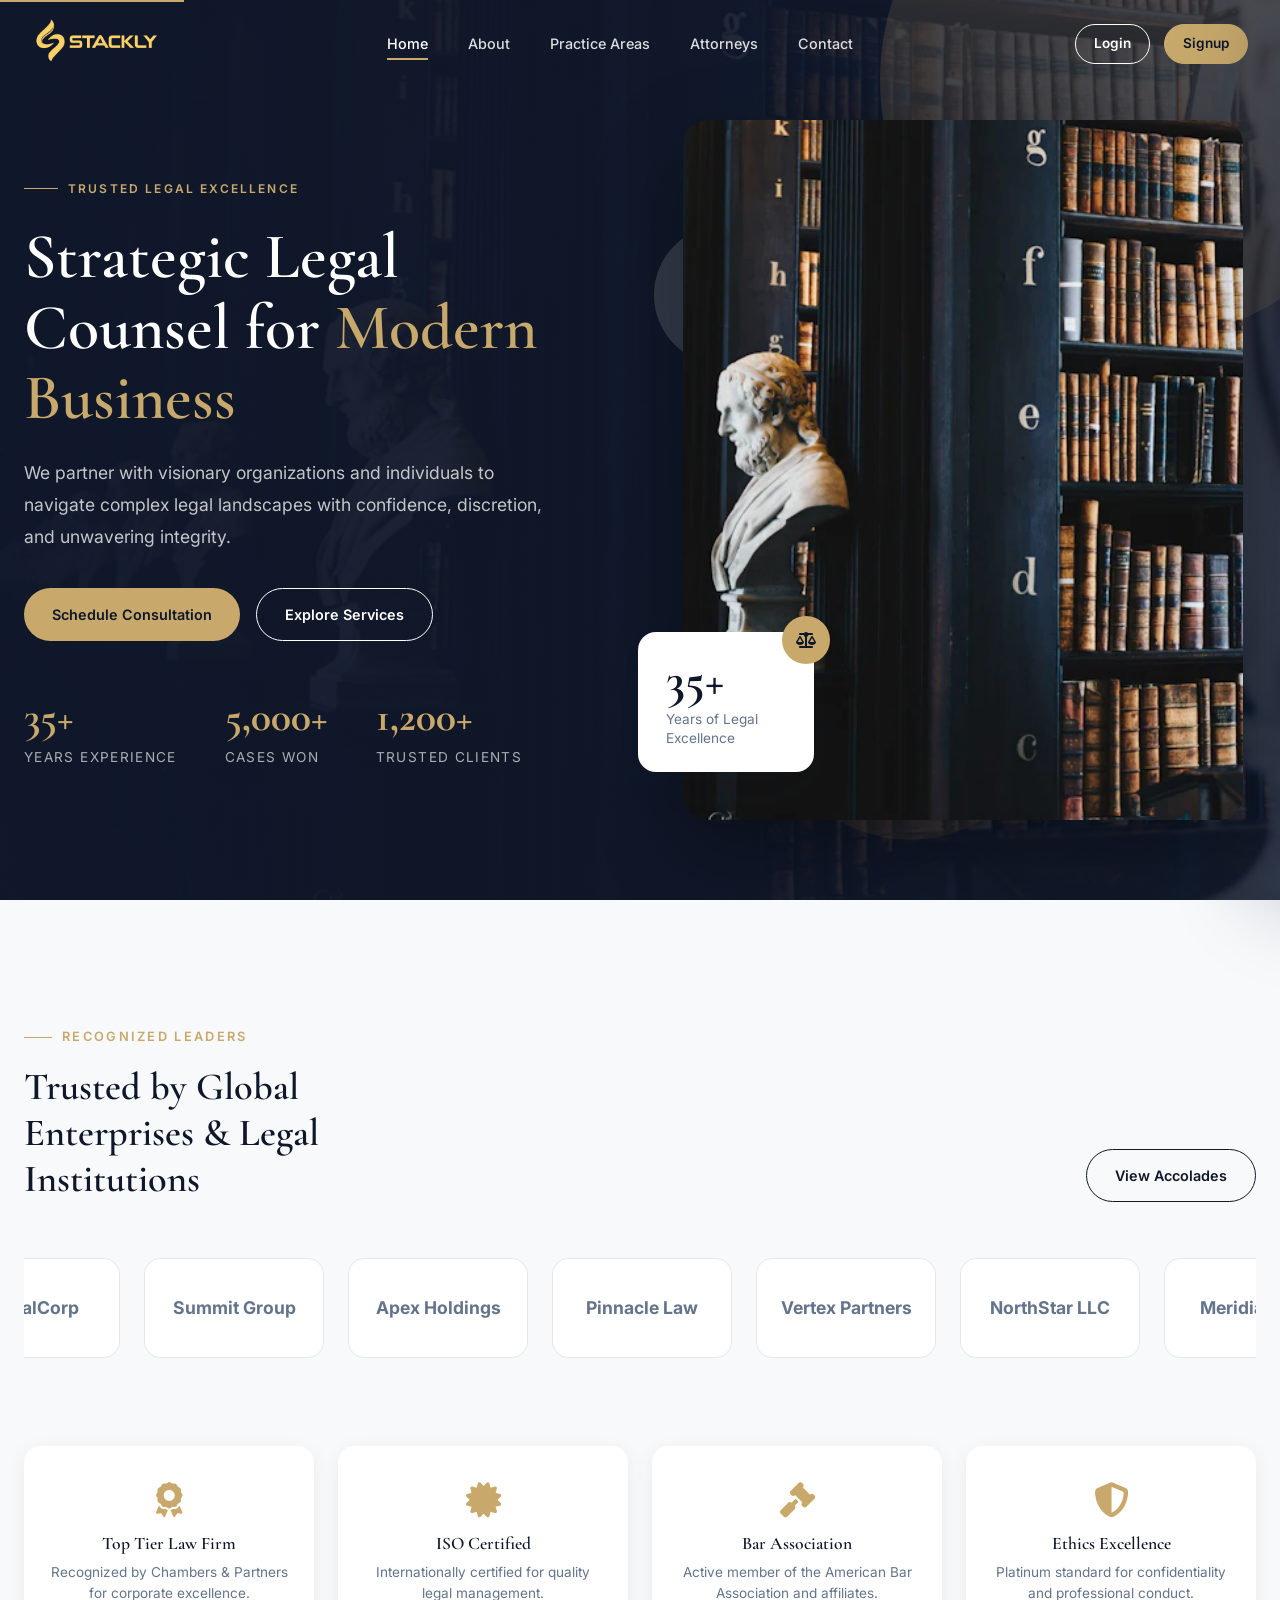
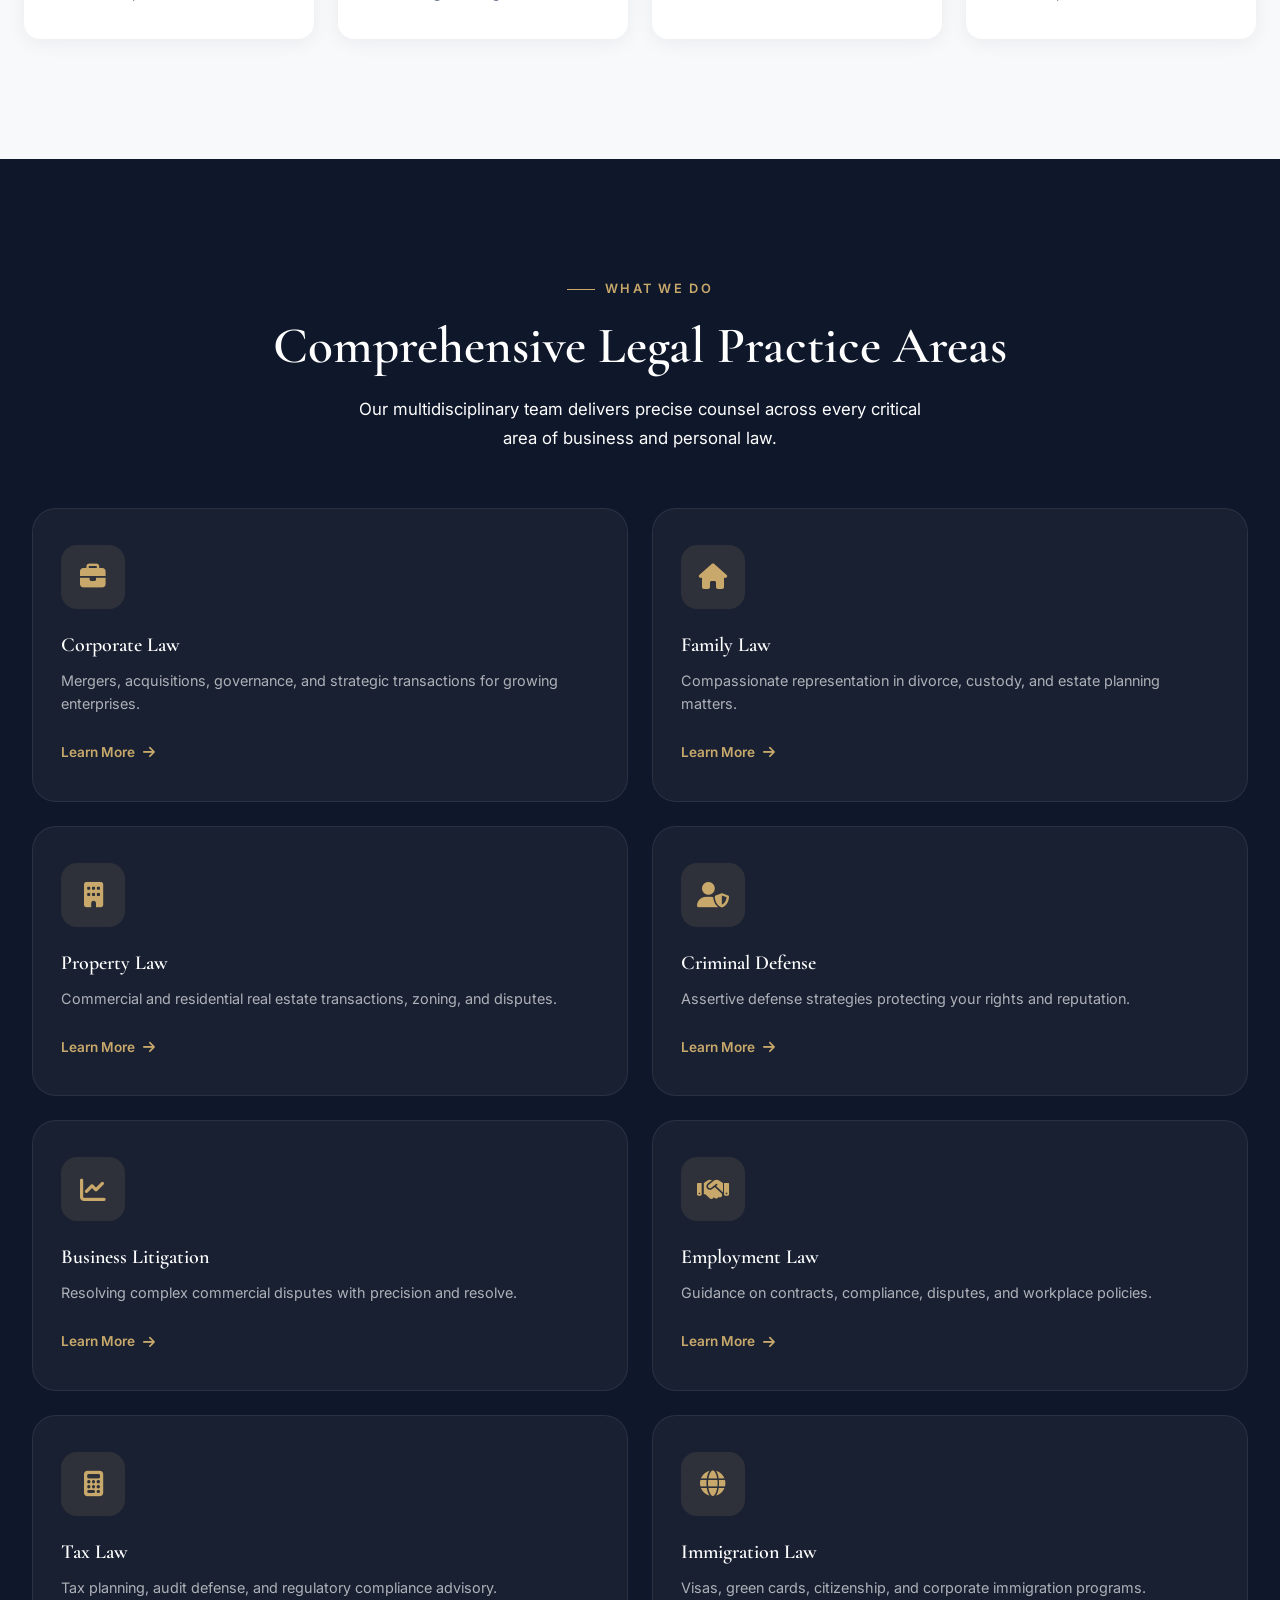
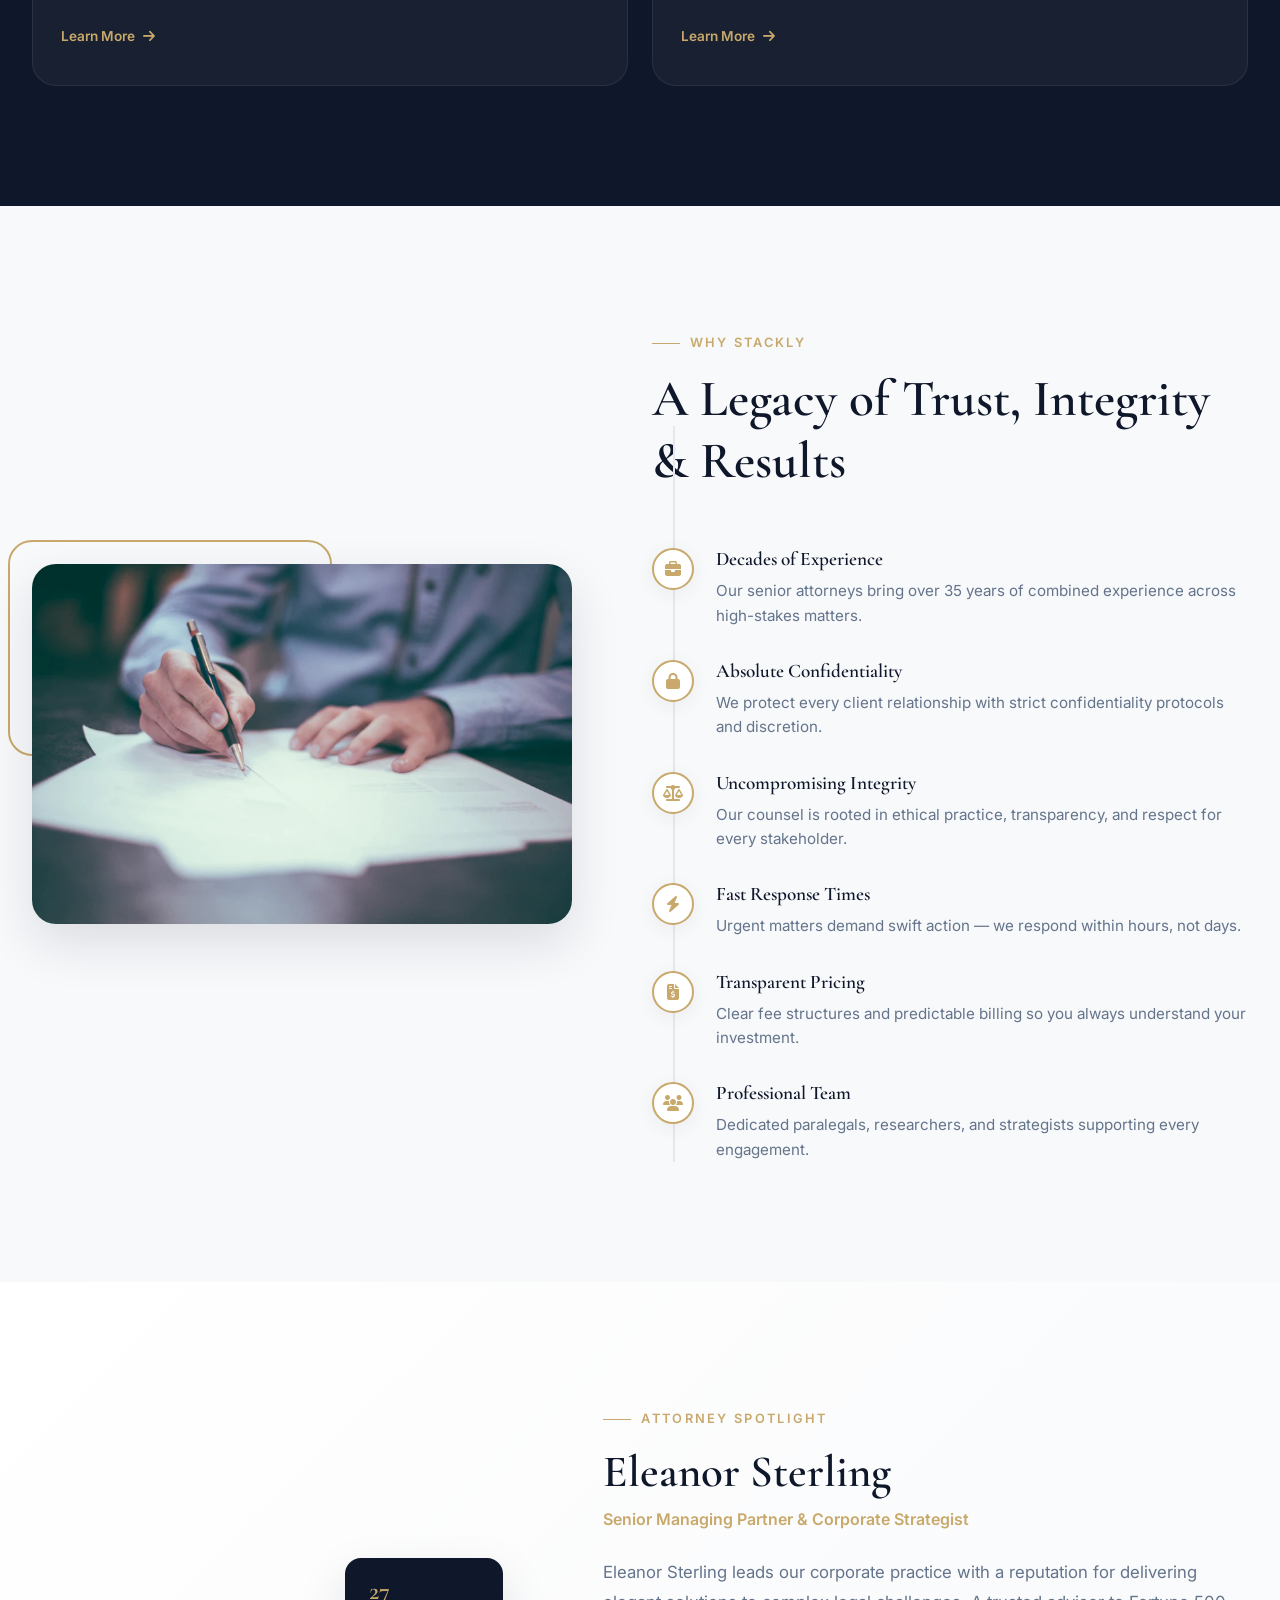
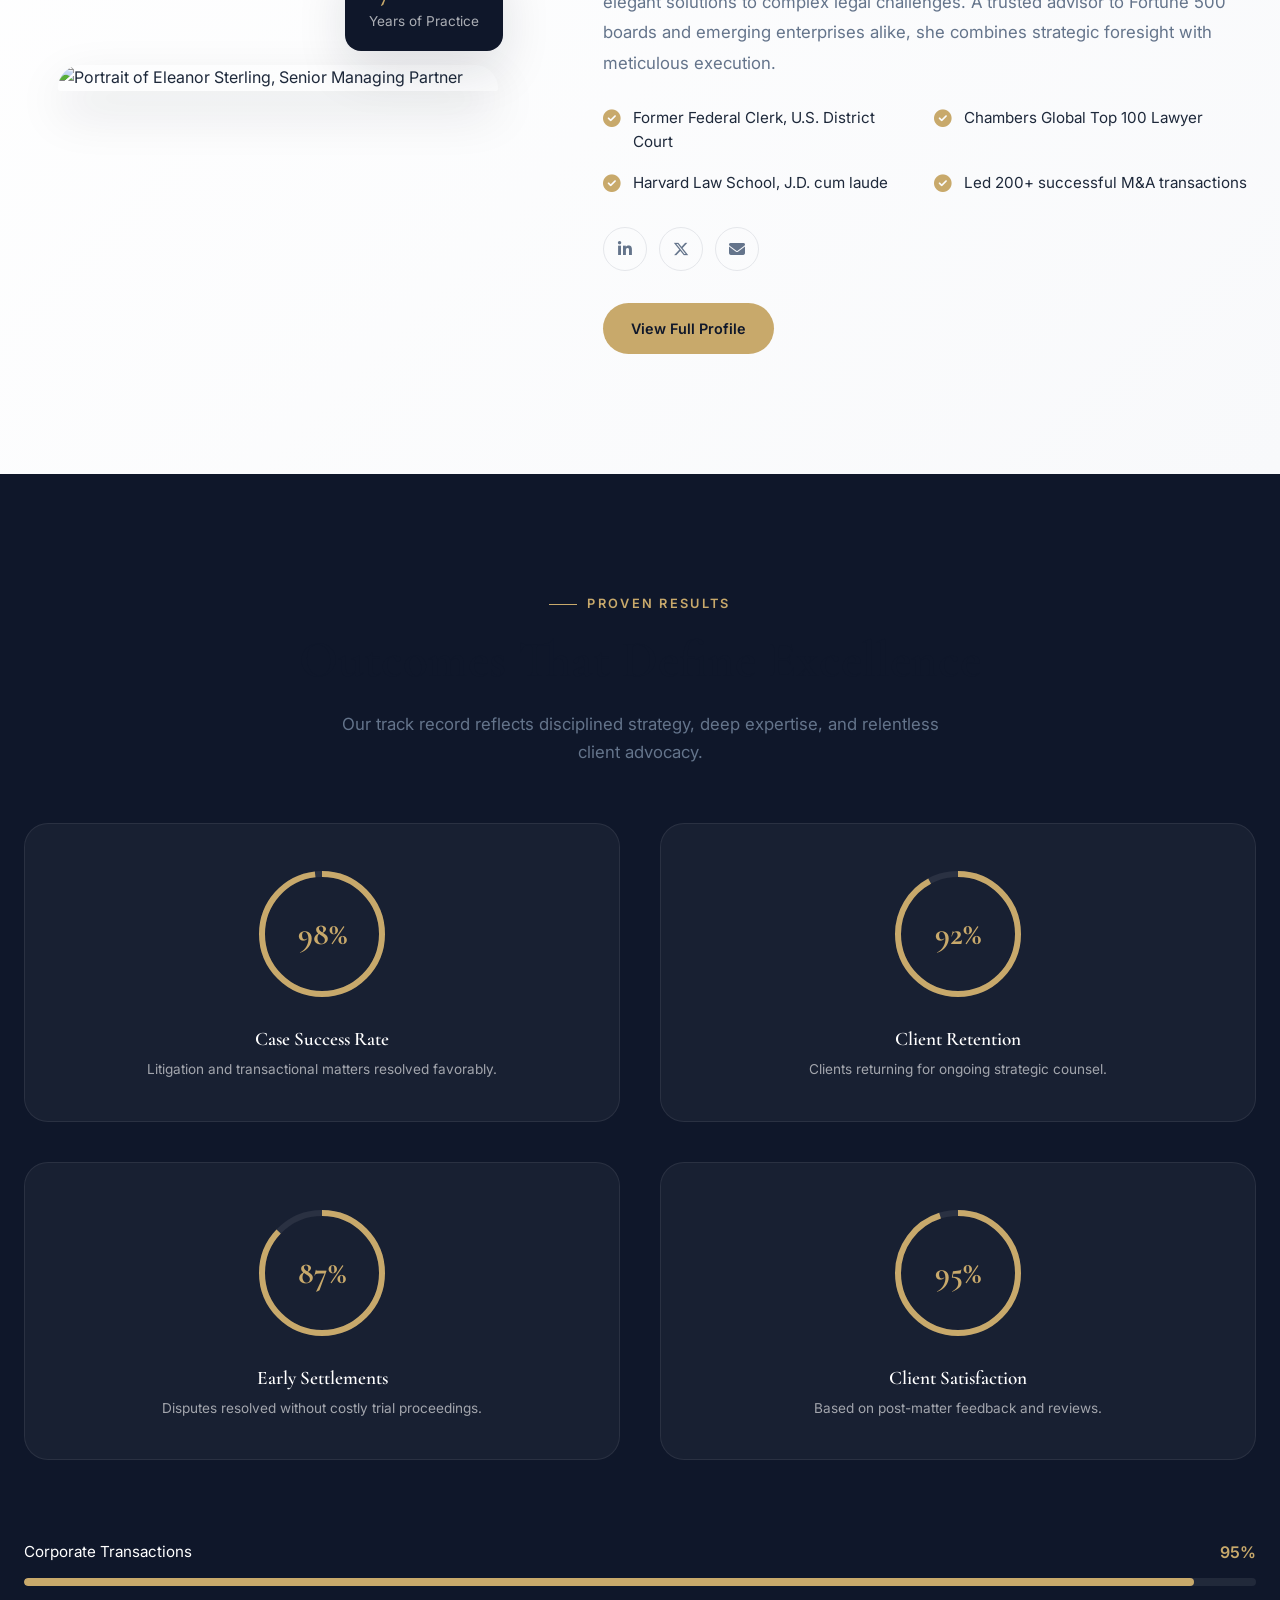
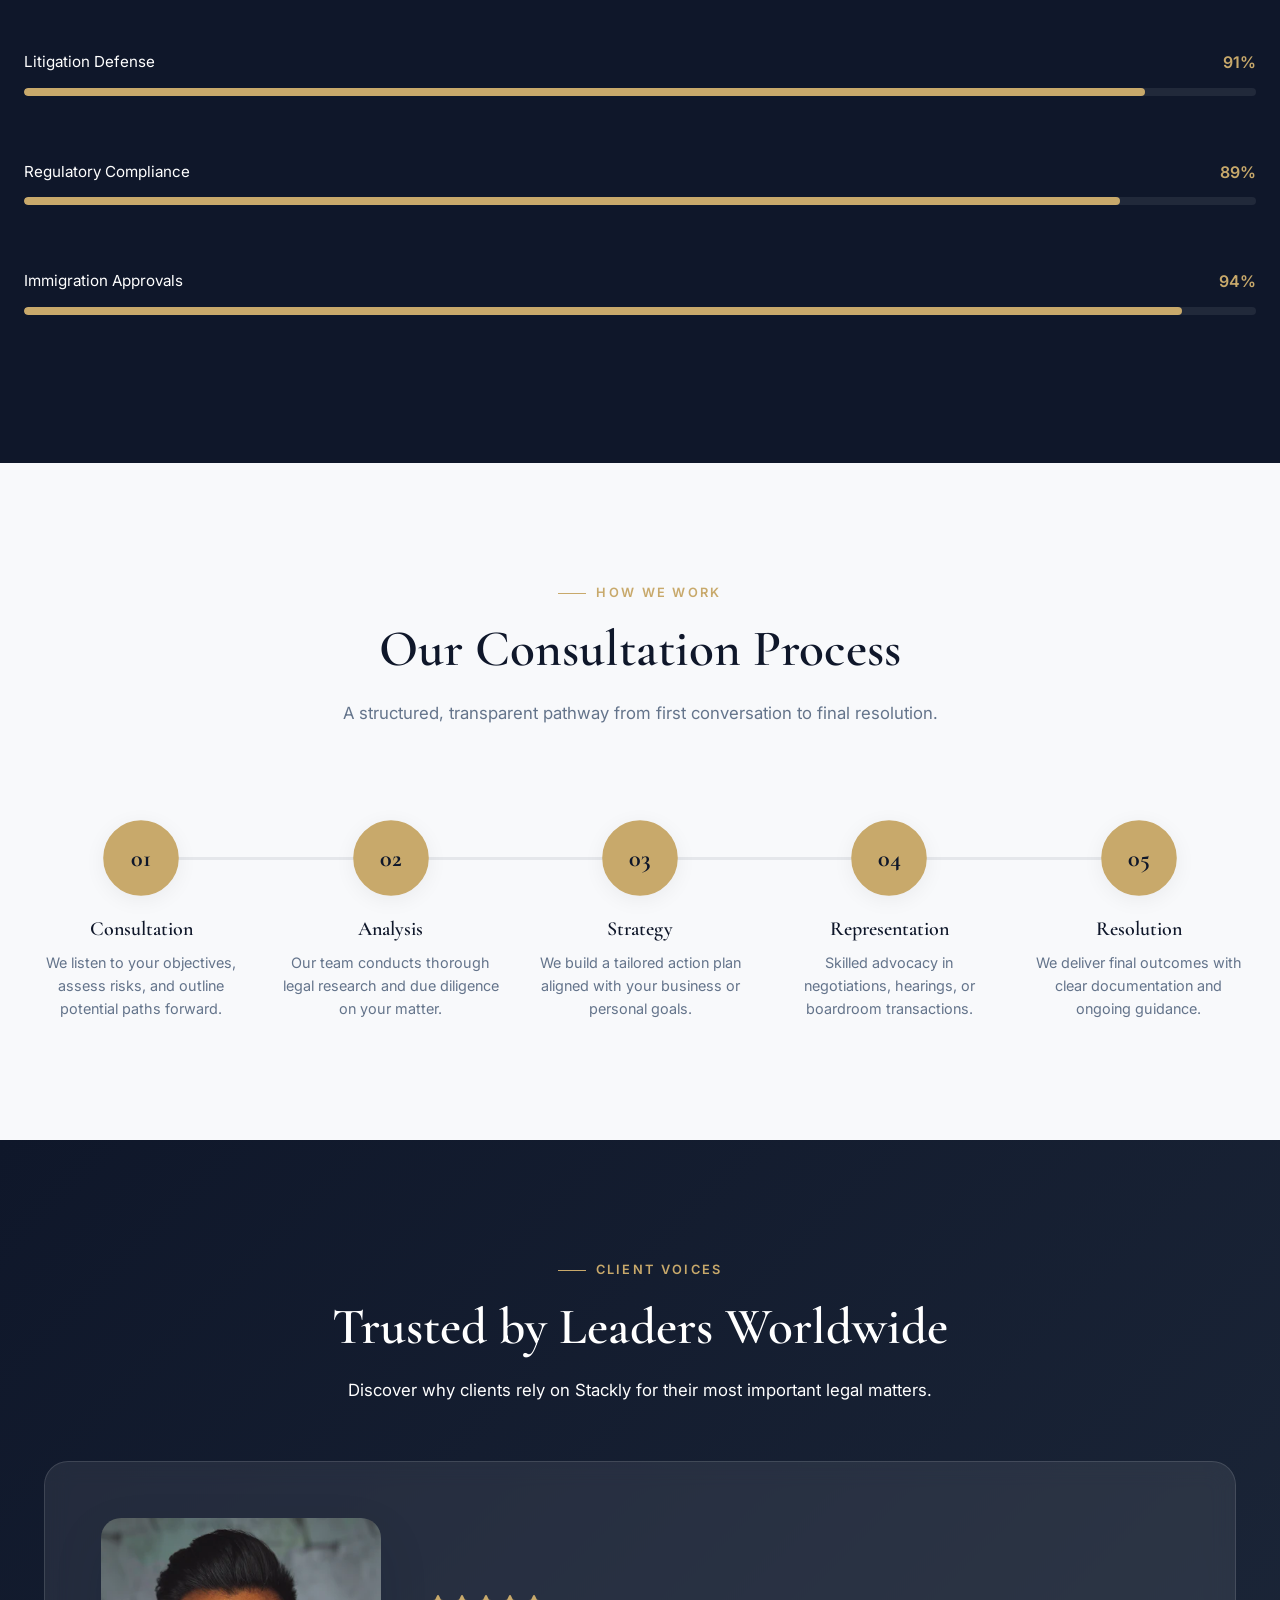
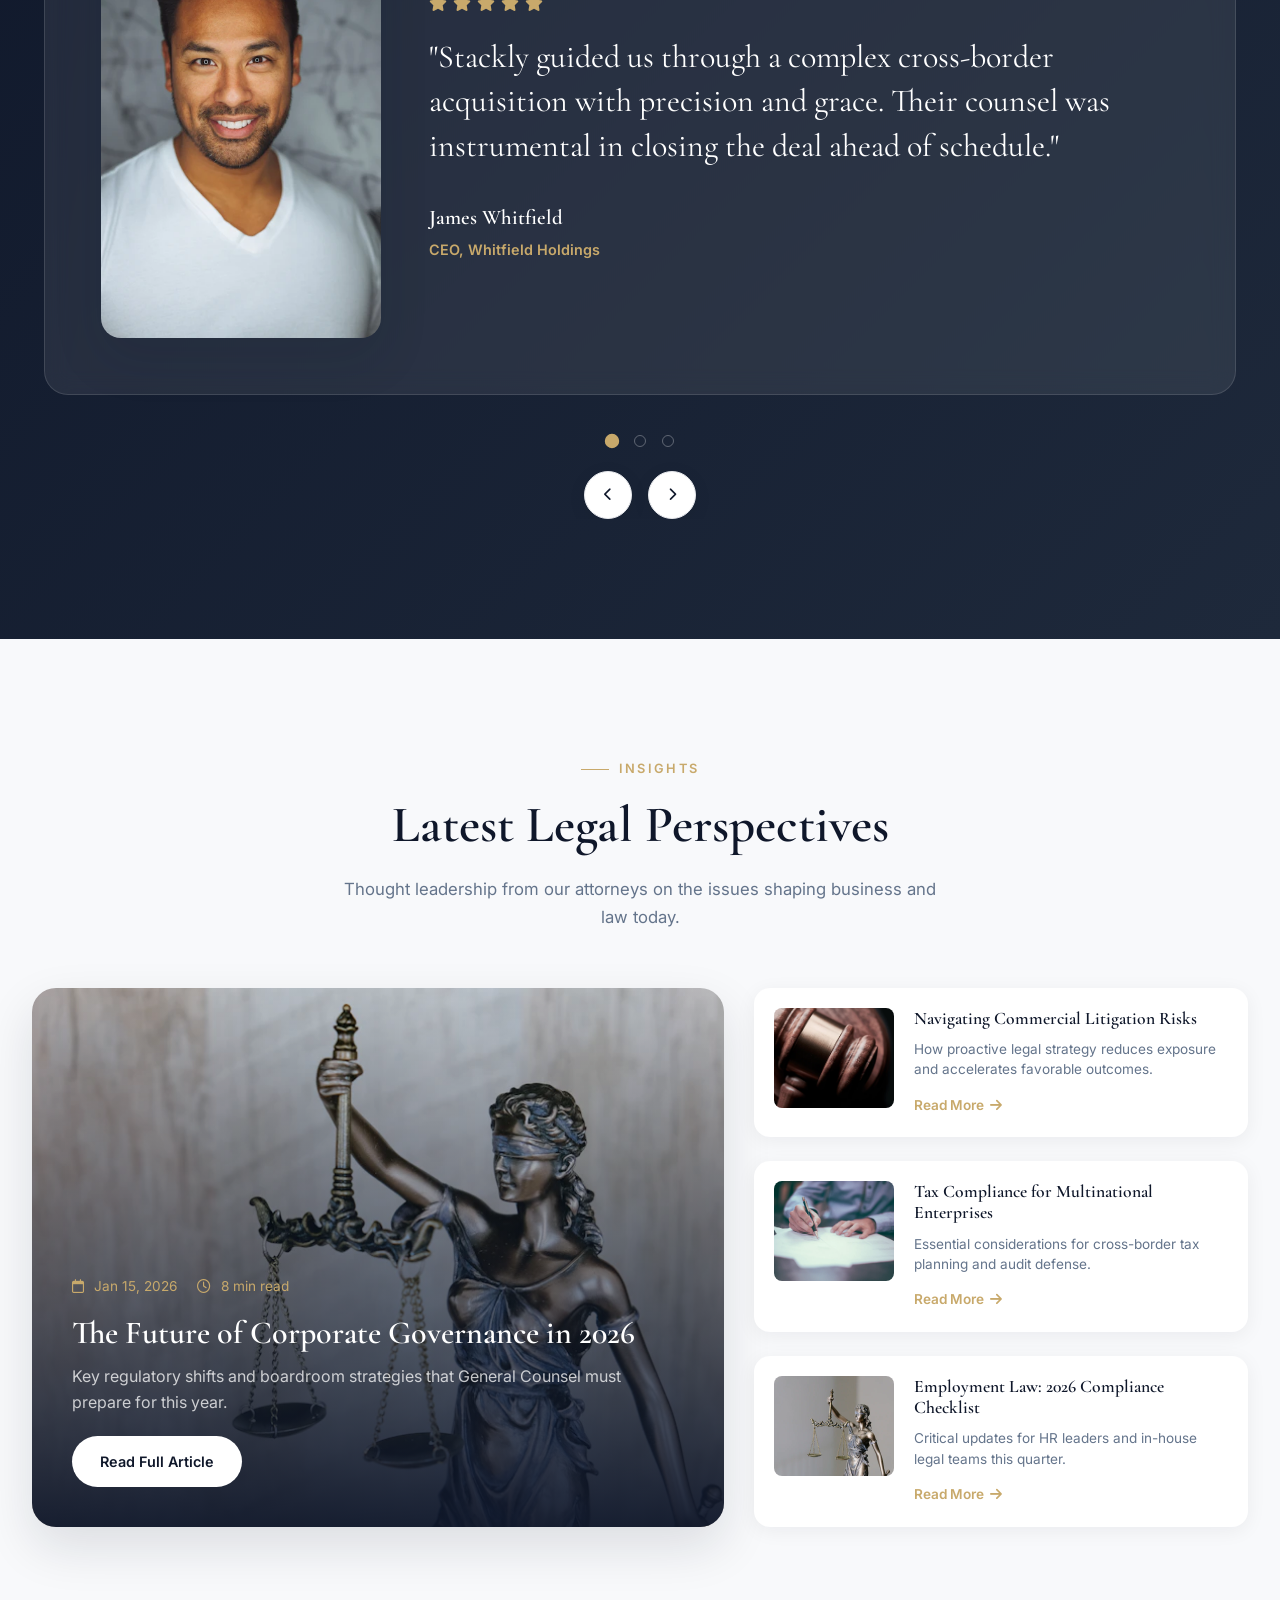
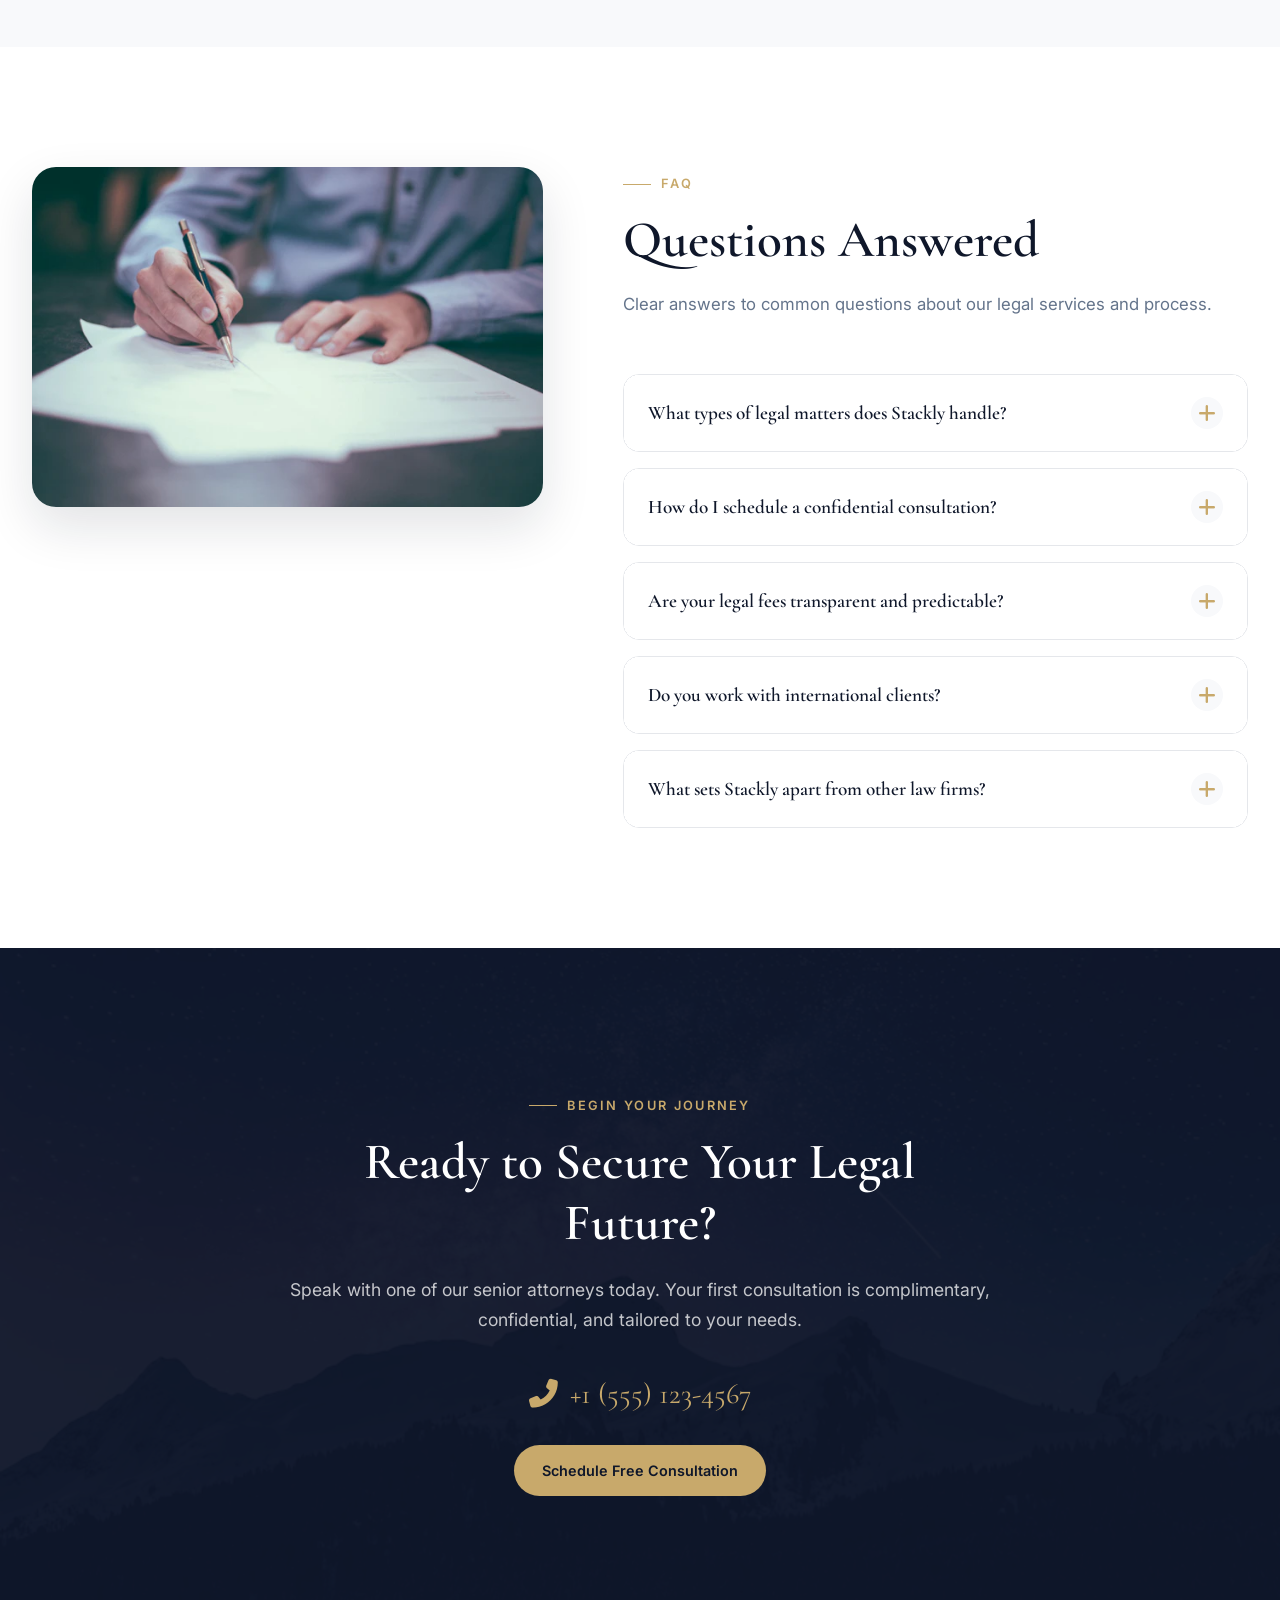
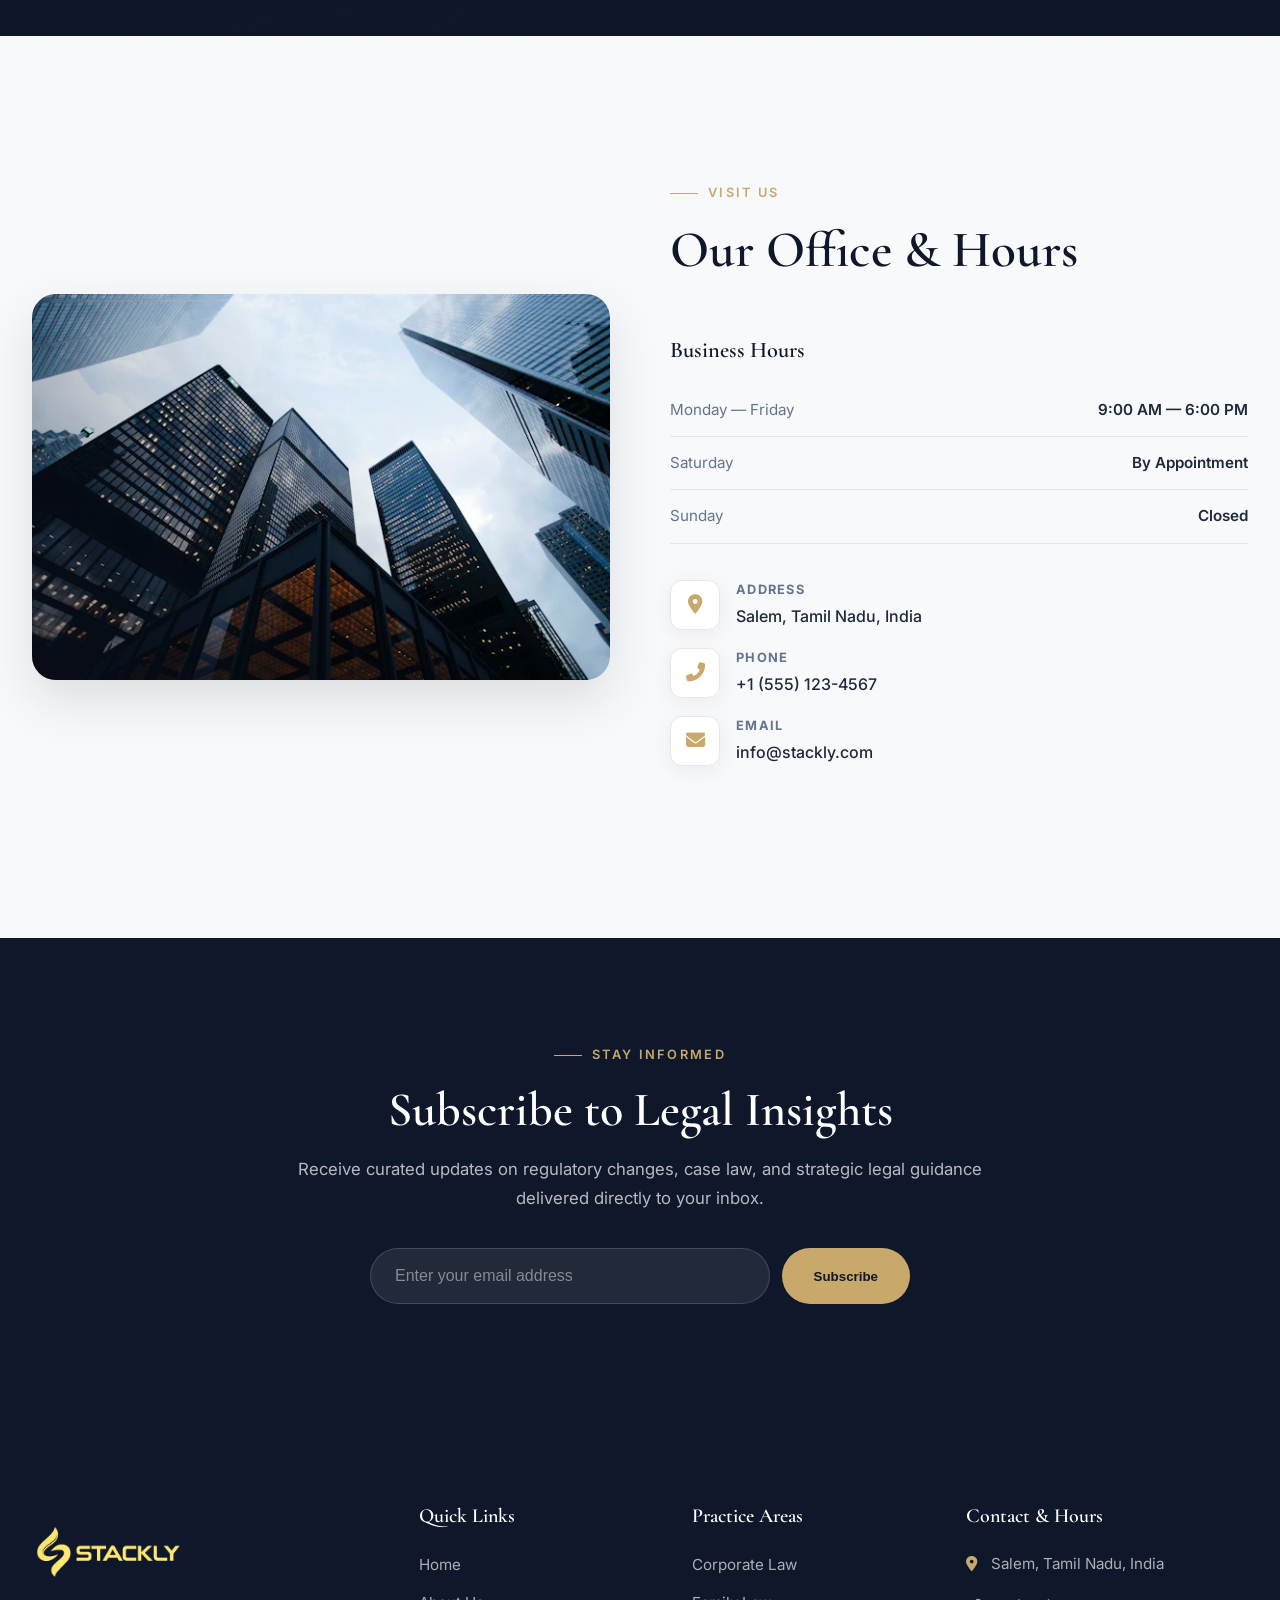
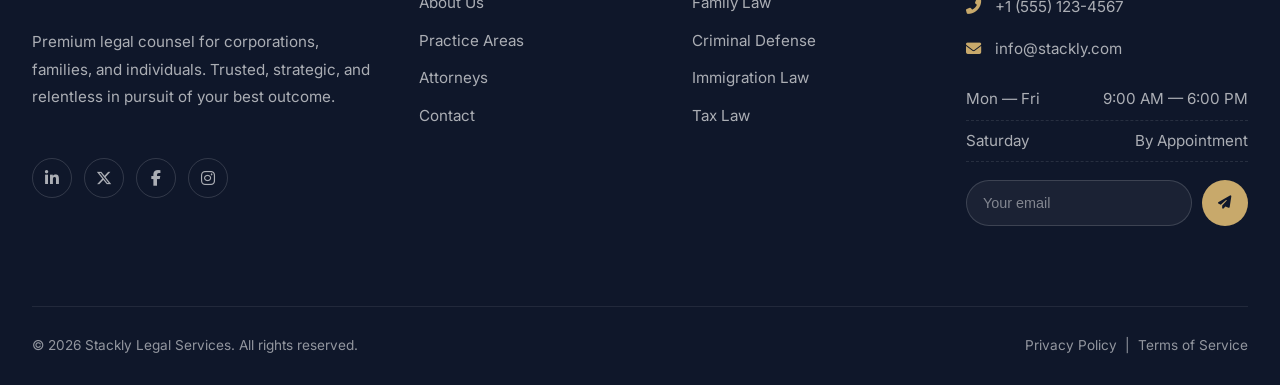
==== commit 5b9cfc91: "Tester submission" ====
--- a/index.html
+++ b/index.html
@@ -50,14 +50,14 @@
     "description": "Premium corporate law firm providing trusted legal counsel across corporate, family, property, criminal defense, business litigation, employment, tax, and immigration law.",
     "address": {
       "@type": "PostalAddress",
-      "streetAddress": "123 Justice Avenue, Suite 500",
-      "addressLocality": "New York",
+      "streetAddress": "Salem, Tamil Nadu",
+      "addressLocality": "Salem",
       "addressRegion": "NY",
       "postalCode": "10001",
       "addressCountry": "US"
     },
     "telephone": "+1-555-123-4567",
-    "email": "contact@stacklylegal.com",
+    "email": "info@stackly.com",
     "openingHours": ["Mo-Fr 09:00-18:00"],
     "areaServed": "US",
     "priceRange": "$$$"
@@ -75,7 +75,7 @@
   <header class="header header--transparent" id="header" role="banner">
     <div class="header__container">
       <a href="index.html" class="header__logo" aria-label="Stackly Legal Services home">
-        <img src="assets/logo-stackly.webp" alt="Stackly Legal Services logo" width="104" height="104" loading="eager">
+        <img src="assets/logo-stackly.webp" alt="Stackly Legal Services logo" width="132" height="96" loading="eager">
         
       </a>
 
@@ -109,7 +109,7 @@
     <div class="mobile-drawer__inner">
       <div class="mobile-drawer__header">
         <a href="index.html" class="mobile-drawer__logo" aria-label="Stackly Legal Services home">
-          <img src="assets/logo-stackly.webp" alt="" width="88" height="88" loading="lazy">
+          <img src="assets/logo-stackly.webp" alt="" width="120" height="88" loading="lazy">
           
         </a>
       </div>
@@ -147,14 +147,14 @@
             <i class="fas fa-phone-alt" aria-hidden="true"></i>
             <span>+1 (555) 123-4567</span>
           </a>
-          <a href="mailto:contact@stacklylegal.com" class="mobile-drawer__contact-item">
+          <a href="mailto:info@stackly.com" class="mobile-drawer__contact-item">
             <i class="fas fa-envelope" aria-hidden="true"></i>
-            <span>contact@stacklylegal.com</span>
+            <span>info@stackly.com</span>
           </a>
         </div>
         <div class="mobile-drawer__social" aria-label="Social media">
           <a href="#" aria-label="LinkedIn"><i class="fab fa-linkedin-in" aria-hidden="true"></i></a>
-          <a href="#" aria-label="Twitter"><i class="fab fa-twitter" aria-hidden="true"></i></a>
+          <a href="#" aria-label="X"><i class="fab fa-x-twitter" aria-hidden="true"></i></a>
           <a href="#" aria-label="Facebook"><i class="fab fa-facebook-f" aria-hidden="true"></i></a>
         </div>
         <div class="mobile-drawer__actions">
@@ -184,8 +184,8 @@
           <h1 class="hero__title">Strategic Legal Counsel for <span>Modern Business</span></h1>
           <p class="hero__desc">We partner with visionary organizations and individuals to navigate complex legal landscapes with confidence, discretion, and unwavering integrity.</p>
           <div class="hero__actions">
-            <a href="contact.html" class="btn btn-primary">Schedule Consultation</a>
-            <a href="practice-areas.html" class="btn btn-secondary">Explore Services</a>
+            <a href="404.html" class="btn btn-primary">Schedule Consultation</a>
+            <a href="404.html" class="btn btn-secondary">Explore Services</a>
           </div>
           <div class="hero__stats">
             <div class="hero__stat">
@@ -226,7 +226,7 @@
             <span class="section-label">Recognized Leaders</span>
             <h2 class="trust__title">Trusted by Global Enterprises & Legal Institutions</h2>
           </div>
-          <a href="about.html" class="btn btn-secondary">View Accolades</a>
+          <a href="404.html" class="btn btn-secondary">View Accolades</a>
         </div>
 
         <div class="trust__logos animate-on-scroll" aria-label="Client and partner logos">
@@ -279,49 +279,49 @@
             <div class="practice__icon"><i class="fas fa-briefcase" aria-hidden="true"></i></div>
             <h3>Corporate Law</h3>
             <p>Mergers, acquisitions, governance, and strategic transactions for growing enterprises.</p>
-            <a href="practice-areas.html" class="practice__link">Learn More <i class="fas fa-arrow-right"></i></a>
+            <a href="404.html" class="practice__link">Learn More <i class="fas fa-arrow-right"></i></a>
           </article>
           <article class="practice__card animate-on-scroll">
             <div class="practice__icon"><i class="fas fa-home" aria-hidden="true"></i></div>
             <h3>Family Law</h3>
             <p>Compassionate representation in divorce, custody, and estate planning matters.</p>
-            <a href="practice-areas.html" class="practice__link">Learn More <i class="fas fa-arrow-right"></i></a>
+            <a href="404.html" class="practice__link">Learn More <i class="fas fa-arrow-right"></i></a>
           </article>
           <article class="practice__card animate-on-scroll">
             <div class="practice__icon"><i class="fas fa-building" aria-hidden="true"></i></div>
             <h3>Property Law</h3>
             <p>Commercial and residential real estate transactions, zoning, and disputes.</p>
-            <a href="practice-areas.html" class="practice__link">Learn More <i class="fas fa-arrow-right"></i></a>
+            <a href="404.html" class="practice__link">Learn More <i class="fas fa-arrow-right"></i></a>
           </article>
           <article class="practice__card animate-on-scroll">
             <div class="practice__icon"><i class="fas fa-user-shield" aria-hidden="true"></i></div>
             <h3>Criminal Defense</h3>
             <p>Assertive defense strategies protecting your rights and reputation.</p>
-            <a href="practice-areas.html" class="practice__link">Learn More <i class="fas fa-arrow-right"></i></a>
+            <a href="404.html" class="practice__link">Learn More <i class="fas fa-arrow-right"></i></a>
           </article>
           <article class="practice__card animate-on-scroll">
             <div class="practice__icon"><i class="fas fa-chart-line" aria-hidden="true"></i></div>
             <h3>Business Litigation</h3>
             <p>Resolving complex commercial disputes with precision and resolve.</p>
-            <a href="practice-areas.html" class="practice__link">Learn More <i class="fas fa-arrow-right"></i></a>
+            <a href="404.html" class="practice__link">Learn More <i class="fas fa-arrow-right"></i></a>
           </article>
           <article class="practice__card animate-on-scroll">
             <div class="practice__icon"><i class="fas fa-handshake" aria-hidden="true"></i></div>
             <h3>Employment Law</h3>
             <p>Guidance on contracts, compliance, disputes, and workplace policies.</p>
-            <a href="practice-areas.html" class="practice__link">Learn More <i class="fas fa-arrow-right"></i></a>
+            <a href="404.html" class="practice__link">Learn More <i class="fas fa-arrow-right"></i></a>
           </article>
           <article class="practice__card animate-on-scroll">
             <div class="practice__icon"><i class="fas fa-calculator" aria-hidden="true"></i></div>
             <h3>Tax Law</h3>
             <p>Tax planning, audit defense, and regulatory compliance advisory.</p>
-            <a href="practice-areas.html" class="practice__link">Learn More <i class="fas fa-arrow-right"></i></a>
+            <a href="404.html" class="practice__link">Learn More <i class="fas fa-arrow-right"></i></a>
           </article>
           <article class="practice__card animate-on-scroll">
             <div class="practice__icon"><i class="fas fa-globe" aria-hidden="true"></i></div>
             <h3>Immigration Law</h3>
             <p>Visas, green cards, citizenship, and corporate immigration programs.</p>
-            <a href="practice-areas.html" class="practice__link">Learn More <i class="fas fa-arrow-right"></i></a>
+            <a href="404.html" class="practice__link">Learn More <i class="fas fa-arrow-right"></i></a>
           </article>
         </div>
       </div>
@@ -413,12 +413,12 @@
             </div>
 
             <div class="spotlight__social" aria-label="Eleanor Sterling social profiles">
-              <a href="#" aria-label="LinkedIn"><i class="fab fa-linkedin-in" aria-hidden="true"></i></a>
-              <a href="#" aria-label="Twitter"><i class="fab fa-twitter" aria-hidden="true"></i></a>
-              <a href="#" aria-label="Email"><i class="fas fa-envelope" aria-hidden="true"></i></a>
-            </div>
-
-            <a href="attorneys.html" class="btn btn-primary">View Full Profile</a>
+              <a href="404.html" aria-label="LinkedIn"><i class="fab fa-linkedin-in" aria-hidden="true"></i></a>
+              <a href="404.html" aria-label="X"><i class="fab fa-x-twitter" aria-hidden="true"></i></a>
+              <a href="404.html" aria-label="Email"><i class="fas fa-envelope" aria-hidden="true"></i></a>
+            </div>
+
+            <a href="404.html" class="btn btn-primary">View Full Profile</a>
           </div>
         </div>
       </div>
@@ -574,59 +574,65 @@
         <div class="testimonials__slider" aria-roledescription="carousel">
           <div class="testimonials__track">
             <article class="testimonials__card" id="testimonial-1" role="tabpanel" aria-labelledby="tab-1">
-              <div class="testimonials__image">
-                <img src="assets/images/client.webp" alt="James Whitfield, CEO of Whitfield Holdings" loading="lazy">
-              </div>
-              <div class="testimonials__content">
-                <div class="testimonials__rating" aria-label="5 star rating">
-                  <i class="fas fa-star" aria-hidden="true"></i>
-                  <i class="fas fa-star" aria-hidden="true"></i>
-                  <i class="fas fa-star" aria-hidden="true"></i>
-                  <i class="fas fa-star" aria-hidden="true"></i>
-                  <i class="fas fa-star" aria-hidden="true"></i>
-                </div>
-                <blockquote class="testimonials__quote">“Stackly guided us through a complex cross-border acquisition with precision and grace. Their counsel was instrumental in closing the deal ahead of schedule.”</blockquote>
-                <div class="testimonials__author">
-                  <span class="testimonials__author-name">James Whitfield</span>
-                  <span class="testimonials__author-role">CEO, Whitfield Holdings</span>
+              <div class="testimonials__glass">
+                <div class="testimonials__image">
+                  <img src="assets/images/client.webp" alt="James Whitfield, CEO of Whitfield Holdings" loading="lazy">
+                </div>
+                <div class="testimonials__content">
+                  <div class="testimonials__rating" aria-label="5 star rating">
+                    <i class="fas fa-star" aria-hidden="true"></i>
+                    <i class="fas fa-star" aria-hidden="true"></i>
+                    <i class="fas fa-star" aria-hidden="true"></i>
+                    <i class="fas fa-star" aria-hidden="true"></i>
+                    <i class="fas fa-star" aria-hidden="true"></i>
+                  </div>
+                  <blockquote class="testimonials__quote">"Stackly guided us through a complex cross-border acquisition with precision and grace. Their counsel was instrumental in closing the deal ahead of schedule."</blockquote>
+                  <div class="testimonials__author">
+                    <span class="testimonials__author-name">James Whitfield</span>
+                    <span class="testimonials__author-role">CEO, Whitfield Holdings</span>
+                  </div>
                 </div>
               </div>
             </article>
             <article class="testimonials__card" id="testimonial-2" role="tabpanel" aria-labelledby="tab-2">
-              <div class="testimonials__image">
-                <img src="assets/images/client.webp" alt="Sarah Chen, General Counsel at Nexus Technologies" loading="lazy">
-              </div>
-              <div class="testimonials__content">
-                <div class="testimonials__rating" aria-label="5 star rating">
-                  <i class="fas fa-star" aria-hidden="true"></i>
-                  <i class="fas fa-star" aria-hidden="true"></i>
-                  <i class="fas fa-star" aria-hidden="true"></i>
-                  <i class="fas fa-star" aria-hidden="true"></i>
-                  <i class="fas fa-star" aria-hidden="true"></i>
-                </div>
-                <blockquote class="testimonials__quote">“Their responsiveness and strategic thinking make them a true extension of our legal team. I trust them with our most sensitive matters.”</blockquote>
-                <div class="testimonials__author">
-                  <span class="testimonials__author-name">Sarah Chen</span>
-                  <span class="testimonials__author-role">General Counsel, Nexus Technologies</span>
+              <div class="testimonials__glass">
+                <div class="testimonials__image">
+                  <img src="assets/images/clients.webp" alt="Sarah Chen, General Counsel at Nexus Technologies" loading="lazy">
+                </div>
+                <div class="testimonials__content">
+                  <div class="testimonials__rating" aria-label="5 star rating">
+                    <i class="fas fa-star" aria-hidden="true"></i>
+                    <i class="fas fa-star" aria-hidden="true"></i>
+                    <i class="fas fa-star" aria-hidden="true"></i>
+                    <i class="fas fa-star" aria-hidden="true"></i>
+                    <i class="fas fa-star" aria-hidden="true"></i>
+                  </div>
+                  <blockquote class="testimonials__quote">"Their responsiveness and strategic thinking make them a true extension of our legal team. I trust them with our most sensitive matters."</blockquote>
+                  <div class="testimonials__author">
+                    <span class="testimonials__author-name">Sarah Chen</span>
+                    <span class="testimonials__author-role">General Counsel, Nexus Technologies</span>
+                  </div>
                 </div>
               </div>
             </article>
             <article class="testimonials__card" id="testimonial-3" role="tabpanel" aria-labelledby="tab-3">
-              <div class="testimonials__image">
-                <img src="assets/images/client.webp" alt="Marcus Reid, Founder of Reid Capital" loading="lazy">
-              </div>
-              <div class="testimonials__content">
-                <div class="testimonials__rating" aria-label="5 star rating">
-                  <i class="fas fa-star" aria-hidden="true"></i>
-                  <i class="fas fa-star" aria-hidden="true"></i>
-                  <i class="fas fa-star" aria-hidden="true"></i>
-                  <i class="fas fa-star" aria-hidden="true"></i>
-                  <i class="fas fa-star" aria-hidden="true"></i>
-                </div>
-                <blockquote class="testimonials__quote">“From incorporation to exit, Stackly has been a partner in every sense of the word. Their expertise is matched only by their integrity.”</blockquote>
-                <div class="testimonials__author">
-                  <span class="testimonials__author-name">Marcus Reid</span>
-                  <span class="testimonials__author-role">Founder, Reid Capital</span>
+              <div class="testimonials__glass">
+                <div class="testimonials__image">
+                  <img src="assets/images/team.webp" alt="Marcus Reid, Founder of Reid Capital" loading="lazy">
+                </div>
+                <div class="testimonials__content">
+                  <div class="testimonials__rating" aria-label="5 star rating">
+                    <i class="fas fa-star" aria-hidden="true"></i>
+                    <i class="fas fa-star" aria-hidden="true"></i>
+                    <i class="fas fa-star" aria-hidden="true"></i>
+                    <i class="fas fa-star" aria-hidden="true"></i>
+                    <i class="fas fa-star" aria-hidden="true"></i>
+                  </div>
+                  <blockquote class="testimonials__quote">"From incorporation to exit, Stackly has been a partner in every sense of the word. Their expertise is matched only by their integrity."</blockquote>
+                  <div class="testimonials__author">
+                    <span class="testimonials__author-name">Marcus Reid</span>
+                    <span class="testimonials__author-role">Founder, Reid Capital</span>
+                  </div>
                 </div>
               </div>
             </article>
@@ -664,7 +670,7 @@
               </div>
               <h3>The Future of Corporate Governance in 2026</h3>
               <p>Key regulatory shifts and boardroom strategies that General Counsel must prepare for this year.</p>
-              <a href="#" class="btn btn-white">Read Full Article</a>
+              <a href="404.html" class="btn btn-white">Read Full Article</a>
             </div>
           </article>
 
@@ -676,7 +682,7 @@
               <div class="insights__card-content">
                 <h3>Navigating Commercial Litigation Risks</h3>
                 <p>How proactive legal strategy reduces exposure and accelerates favorable outcomes.</p>
-                <a href="#" class="insights__read-more">Read More <i class="fas fa-arrow-right" aria-hidden="true"></i></a>
+                <a href="404.html" class="insights__read-more">Read More <i class="fas fa-arrow-right" aria-hidden="true"></i></a>
               </div>
             </article>
             <article class="insights__card animate-on-scroll">
@@ -686,7 +692,7 @@
               <div class="insights__card-content">
                 <h3>Tax Compliance for Multinational Enterprises</h3>
                 <p>Essential considerations for cross-border tax planning and audit defense.</p>
-                <a href="#" class="insights__read-more">Read More <i class="fas fa-arrow-right" aria-hidden="true"></i></a>
+                <a href="404.html" class="insights__read-more">Read More <i class="fas fa-arrow-right" aria-hidden="true"></i></a>
               </div>
             </article>
             <article class="insights__card animate-on-scroll">
@@ -696,7 +702,7 @@
               <div class="insights__card-content">
                 <h3>Employment Law: 2026 Compliance Checklist</h3>
                 <p>Critical updates for HR leaders and in-house legal teams this quarter.</p>
-                <a href="#" class="insights__read-more">Read More <i class="fas fa-arrow-right" aria-hidden="true"></i></a>
+                <a href="404.html" class="insights__read-more">Read More <i class="fas fa-arrow-right" aria-hidden="true"></i></a>
               </div>
             </article>
           </div>
@@ -781,7 +787,7 @@
         <p>Speak with one of our senior attorneys today. Your first consultation is complimentary, confidential, and tailored to your needs.</p>
         <a href="tel:+15551234567" class="cta__phone"><i class="fas fa-phone-alt" aria-hidden="true"></i> +1 (555) 123-4567</a>
         <div>
-          <a href="contact.html" class="btn btn-primary">Schedule Free Consultation</a>
+          <a href="404.html" class="btn btn-primary">Schedule Free Consultation</a>
         </div>
       </div>
     </section>
@@ -820,7 +826,7 @@
                 <div class="contact-preview__detail-icon"><i class="fas fa-map-marker-alt" aria-hidden="true"></i></div>
                 <div class="contact-preview__detail-text">
                   <strong>Address</strong>
-                  <span>123 Justice Avenue, Suite 500, New York, NY 10001</span>
+                  <span>Salem, Tamil Nadu, India</span>
                 </div>
               </div>
               <div class="contact-preview__detail">
@@ -834,19 +840,11 @@
                 <div class="contact-preview__detail-icon"><i class="fas fa-envelope" aria-hidden="true"></i></div>
                 <div class="contact-preview__detail-text">
                   <strong>Email</strong>
-                  <span>contact@stacklylegal.com</span>
-                </div>
-              </div>
-            </div>
-
-            <div class="contact-preview__map">
-              <iframe
-                title="Office location map"
-                src="https://www.openstreetmap.org/export/embed.html?bbox=-74.005%2C40.745%2C-73.995%2C40.755&layer=mapnik&marker=40.75%2C-74.00"
-                loading="lazy"
-                aria-label="Map showing Stackly Legal Services office location">
-              </iframe>
-            </div>
+                  <span>info@stackly.com</span>
+                </div>
+              </div>
+            </div>
+
           </div>
         </div>
       </div>
@@ -875,12 +873,12 @@
       <div class="footer__grid">
         <div class="footer__brand">
           <a href="index.html" aria-label="Stackly Legal Services home">
-            <img src="assets/logo-stackly.webp" alt="Stackly Legal Services logo" width="104" height="104" loading="lazy">
+            <img src="assets/logo-stackly.webp" alt="Stackly Legal Services logo" width="132" height="96" loading="lazy">
           </a>
           <p>Premium legal counsel for corporations, families, and individuals. Trusted, strategic, and relentless in pursuit of your best outcome.</p>
           <div class="footer__social" aria-label="Social media links">
             <a href="#" aria-label="LinkedIn"><i class="fab fa-linkedin-in" aria-hidden="true"></i></a>
-            <a href="#" aria-label="Twitter"><i class="fab fa-twitter" aria-hidden="true"></i></a>
+            <a href="#" aria-label="X"><i class="fab fa-x-twitter" aria-hidden="true"></i></a>
             <a href="#" aria-label="Facebook"><i class="fab fa-facebook-f" aria-hidden="true"></i></a>
             <a href="#" aria-label="Instagram"><i class="fab fa-instagram" aria-hidden="true"></i></a>
           </div>
@@ -912,7 +910,7 @@
           <h3 class="footer__title">Contact & Hours</h3>
           <div class="footer__contact-item">
             <i class="fas fa-map-marker-alt" aria-hidden="true"></i>
-            <span>123 Justice Avenue, Suite 500<br>New York, NY 10001</span>
+            <span>Salem, Tamil Nadu, India</span>
           </div>
           <div class="footer__contact-item">
             <i class="fas fa-phone-alt" aria-hidden="true"></i>
@@ -920,7 +918,7 @@
           </div>
           <div class="footer__contact-item">
             <i class="fas fa-envelope" aria-hidden="true"></i>
-            <span>contact@stacklylegal.com</span>
+            <span>info@stackly.com</span>
           </div>
 
           <div class="footer__hours-row">
--- a/css/shared.css
+++ b/css/shared.css
@@ -1,5 +1,5 @@
-/* ============================================================
-   STACKLY LEGAL SERVICES — SHARED STYLES
+﻿/* ============================================================
+   STACKLY LEGAL SERVICES ΓÇö SHARED STYLES
    Design system, typography, header, footer, utilities, animations
    ============================================================ */
 
@@ -777,8 +777,19 @@
   display: grid;
   grid-template-columns: 1.2fr 0.8fr 0.8fr 1fr;
   gap: 48px;
+  align-items: start;
   padding-bottom: 80px;
   border-bottom: 1px solid rgba(255, 255, 255, 0.08);
+}
+
+.footer__brand {
+  display: flex;
+  flex-direction: column;
+}
+
+.footer__brand > a {
+  display: inline-block;
+  line-height: 0;
 }
 
 .footer__brand img {
--- a/css/home.css
+++ b/css/home.css
@@ -467,11 +467,12 @@
 .why-us__features::before {
   content: '';
   position: absolute;
-  top: 0;
+  top: 100px;
   bottom: 0;
-  left: 20px;
+  left: 21px;
   width: 2px;
   background: var(--color-border);
+  z-index: 0;
 }
 
 .why-us__feature {
@@ -1870,6 +1871,10 @@
     padding-bottom: 26px;
   }
 
+  .why-us__features::before {
+    left: 19px;
+  }
+
   .why-us__feature-marker {
     width: 38px;
     height: 38px;
@@ -2199,7 +2204,11 @@
   }
 
   .why-us__feature {
-    padding-left: 46px;
+    padding-left: 50px;
+  }
+
+  .why-us__features::before {
+    left: 17px;
   }
 
   .why-us__feature-marker {
@@ -2425,7 +2434,11 @@
   }
 
   .why-us__feature {
-    padding-left: 42px;
+    padding-left: 46px;
+  }
+
+  .why-us__features::before {
+    left: 16px;
   }
 
   .why-us__feature-marker {
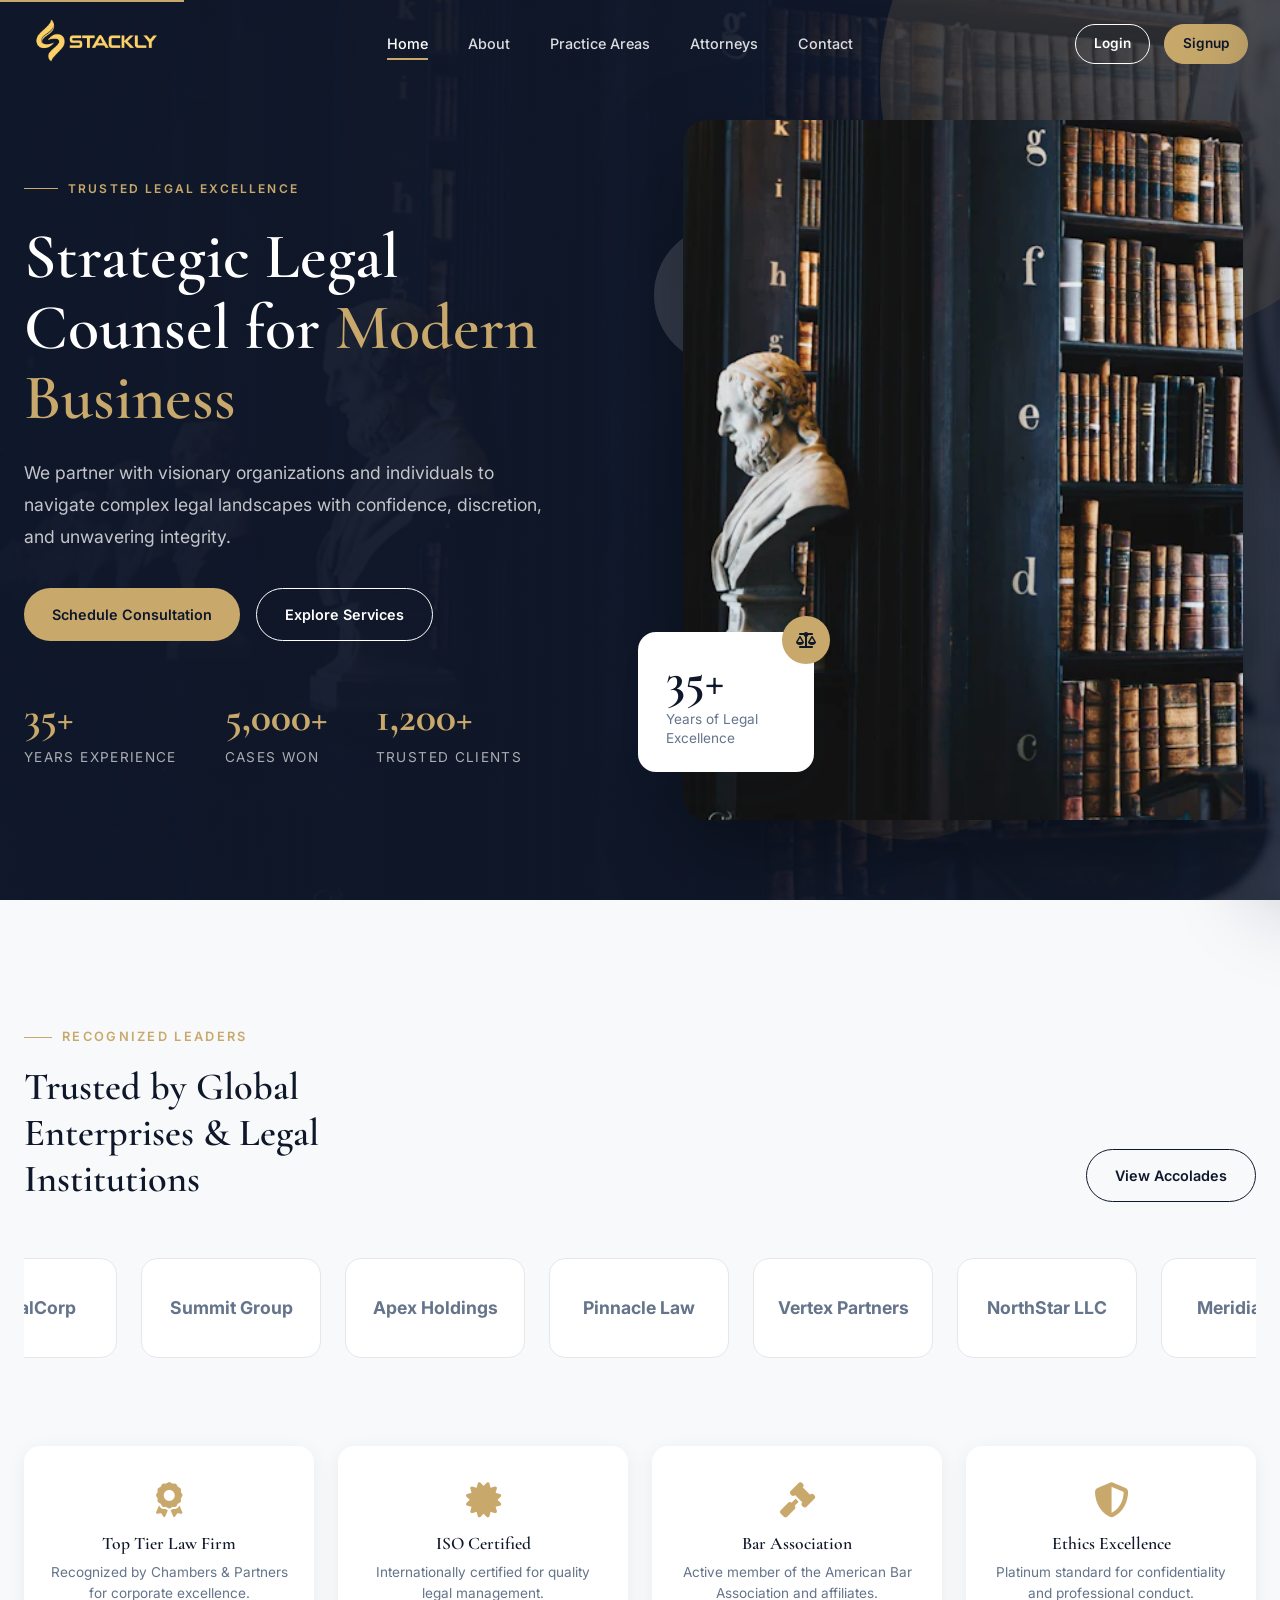
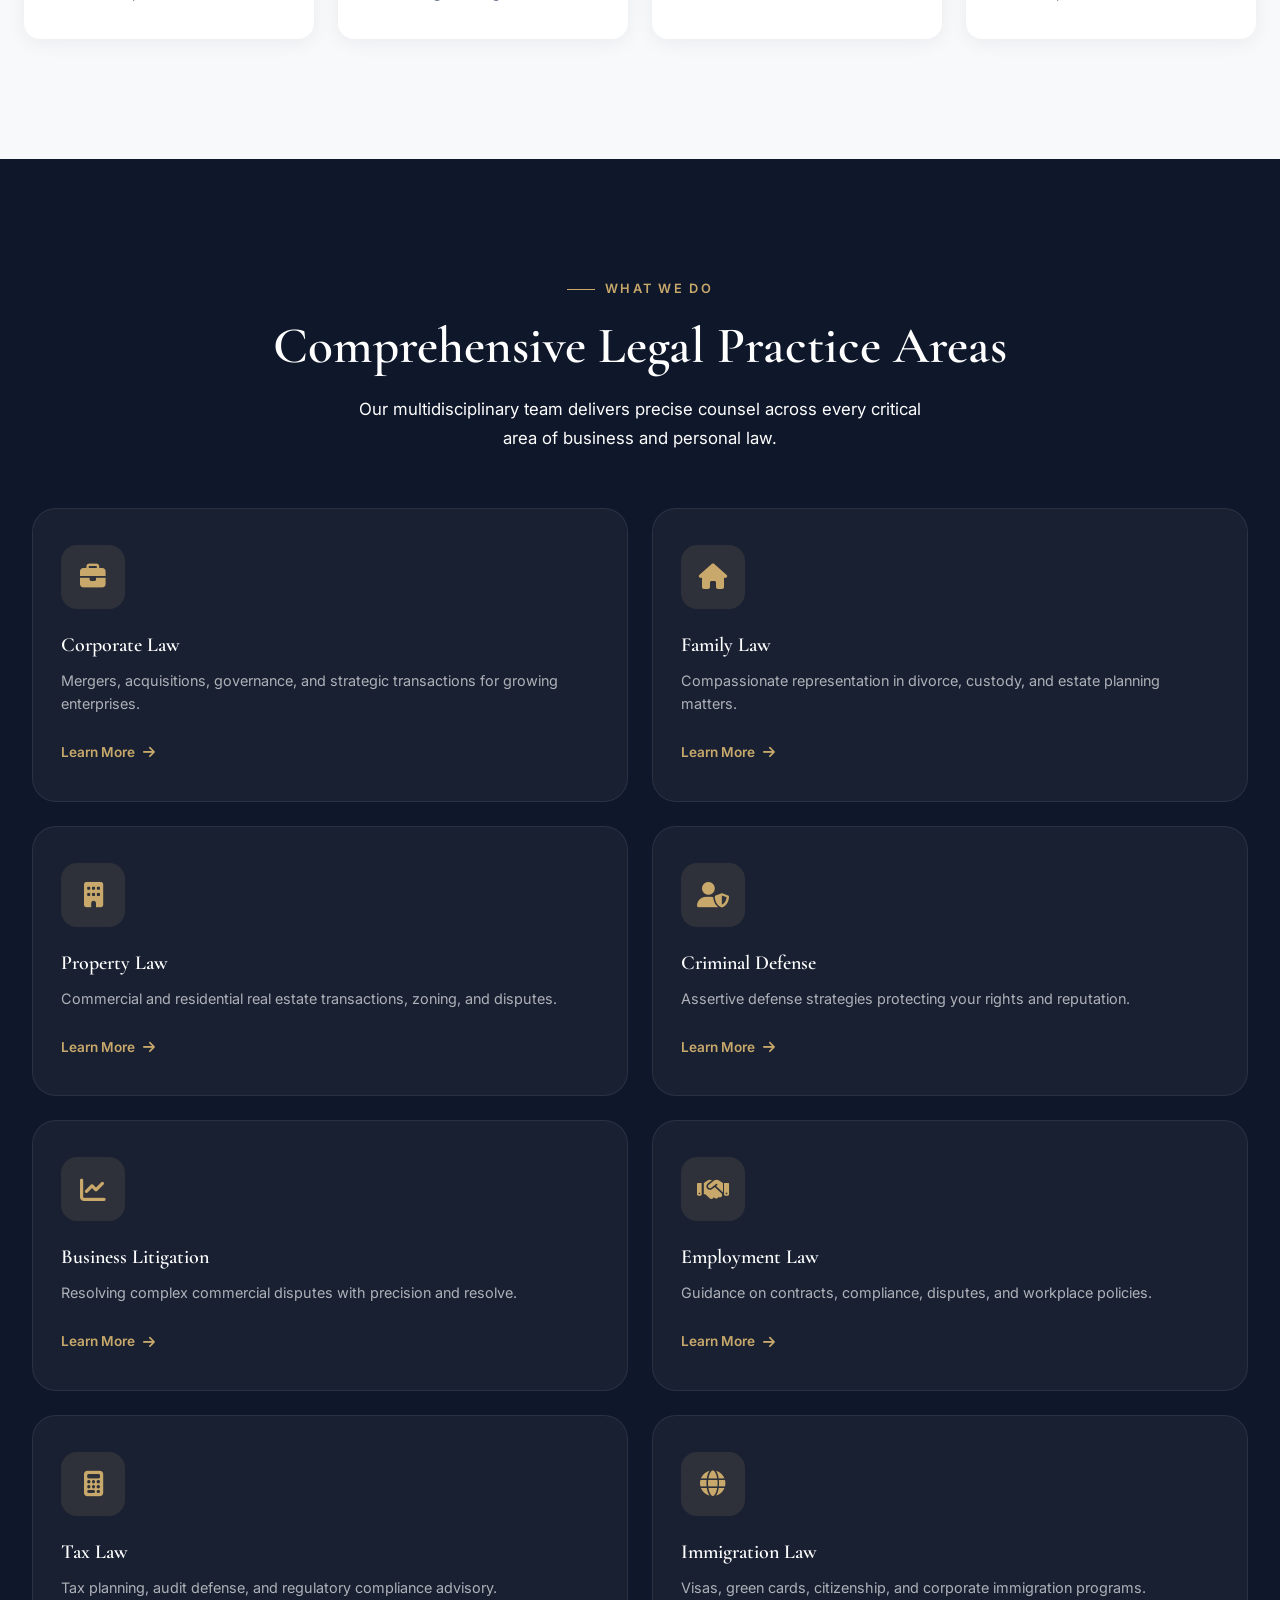
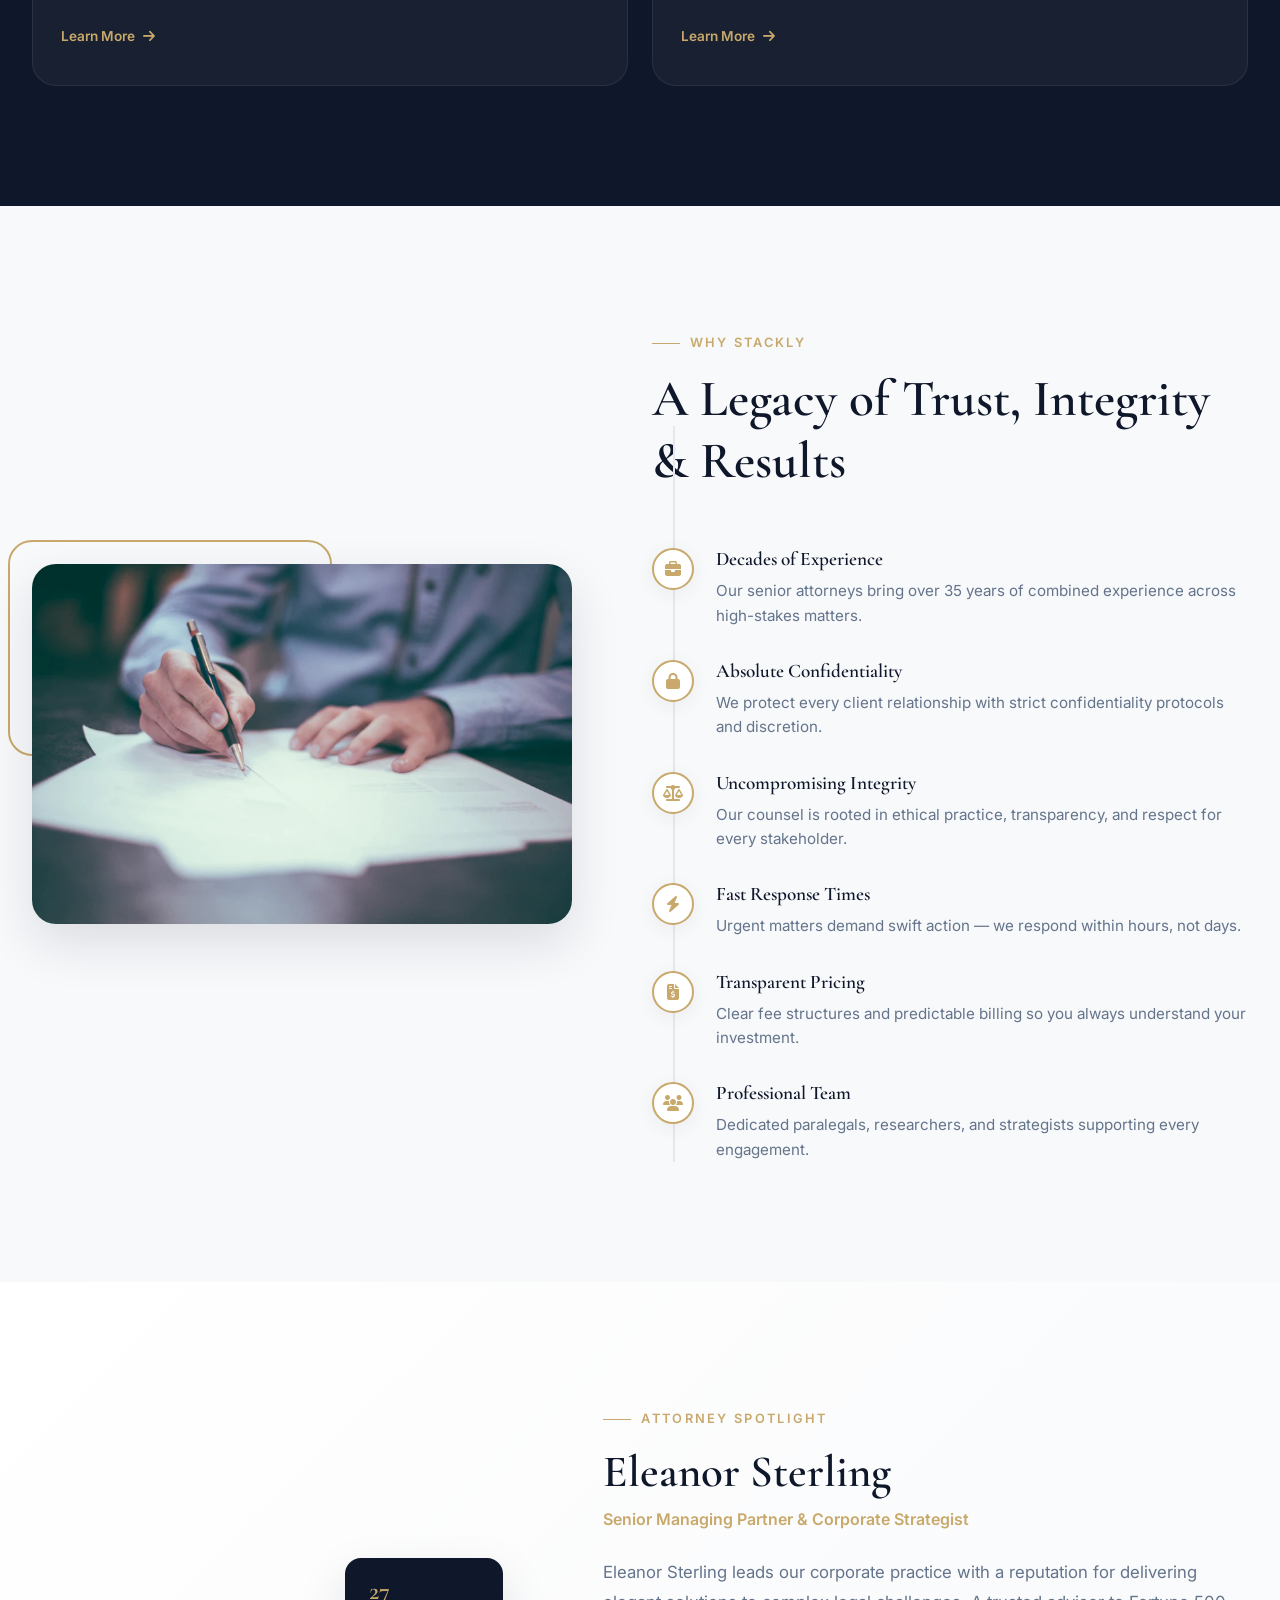
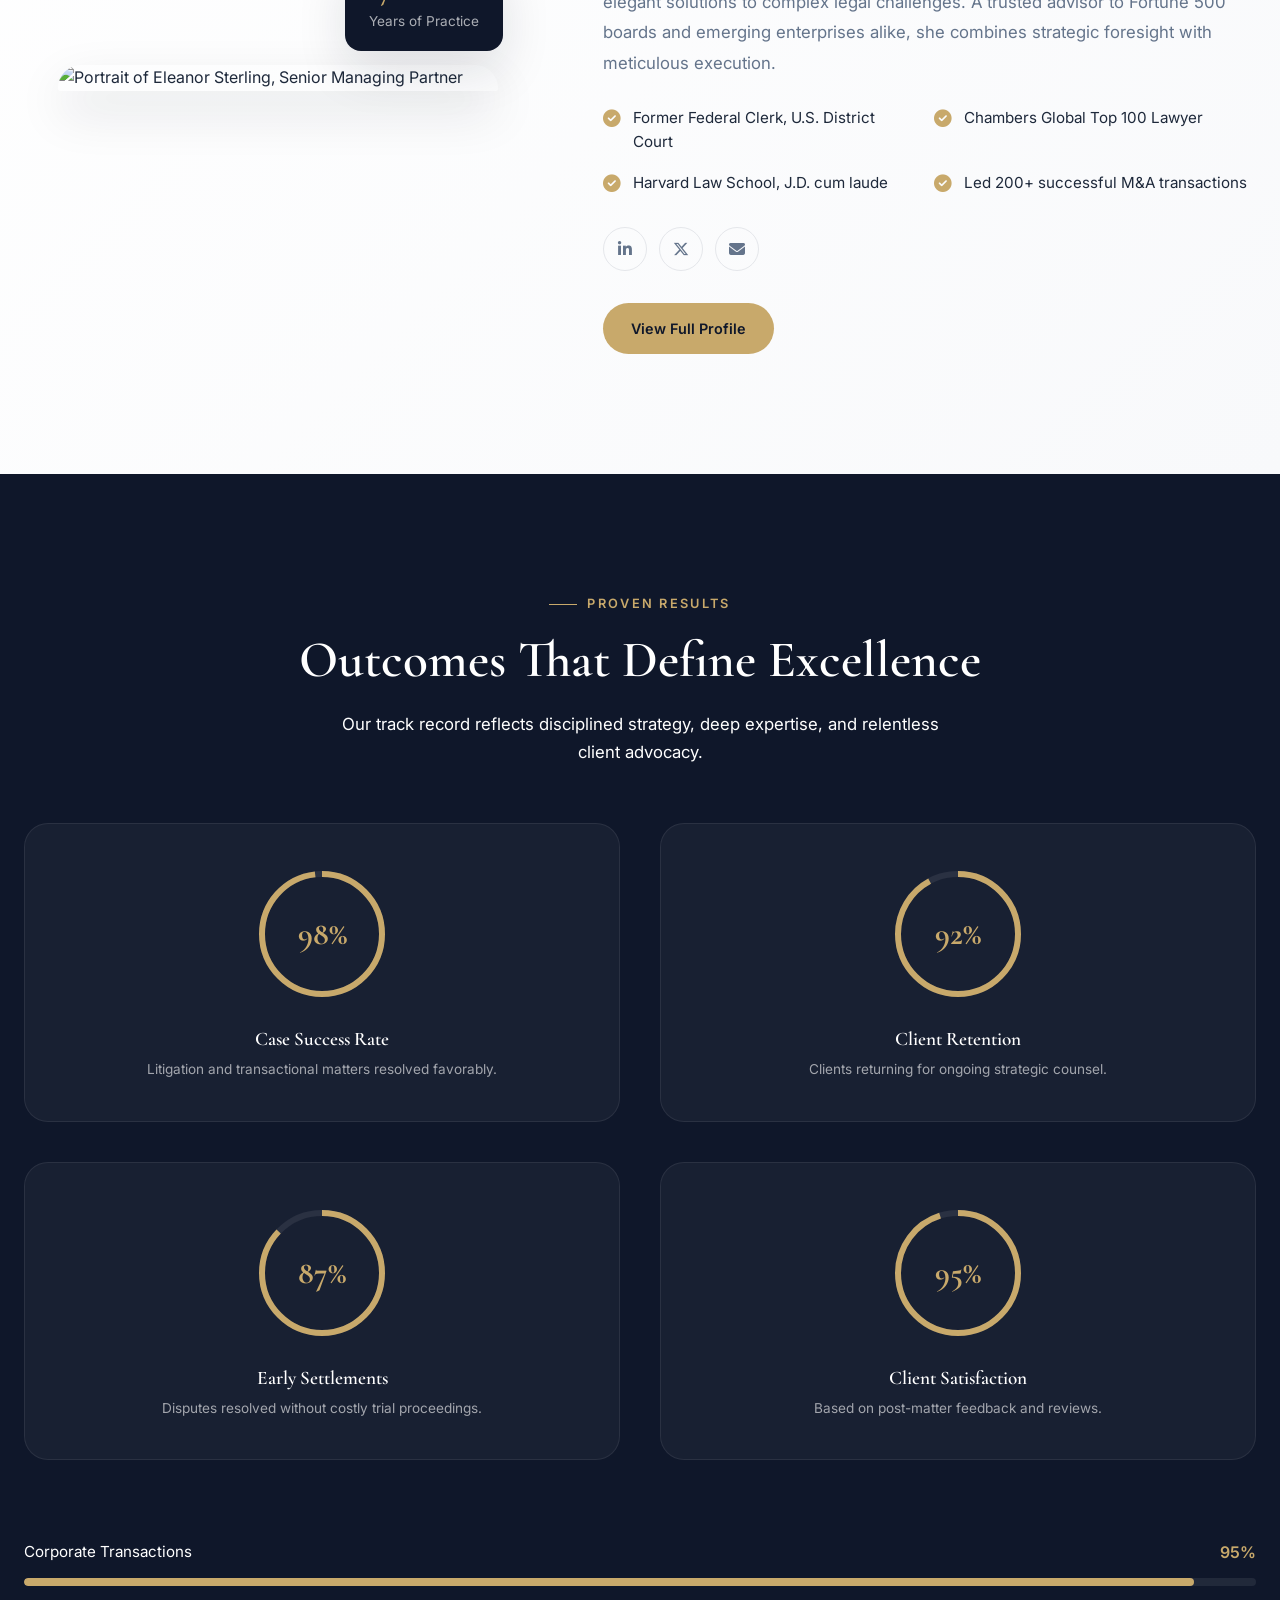
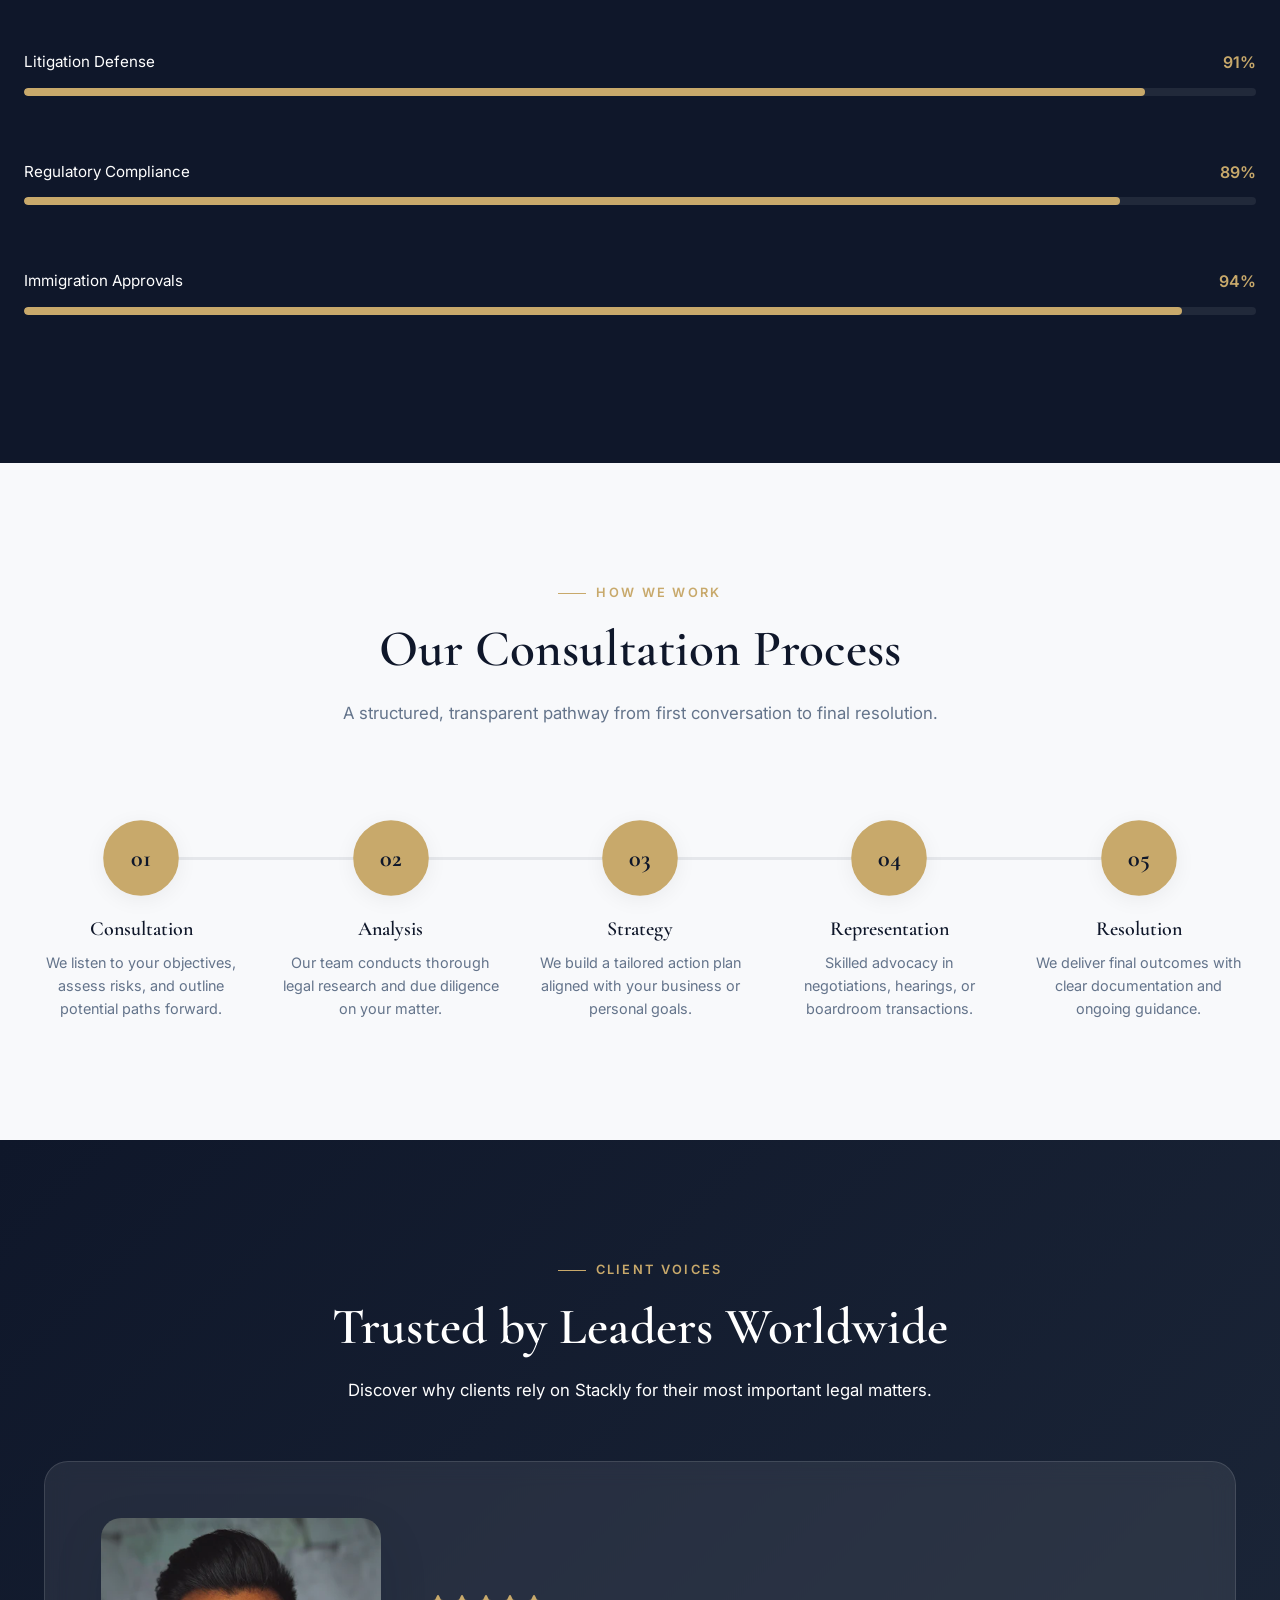
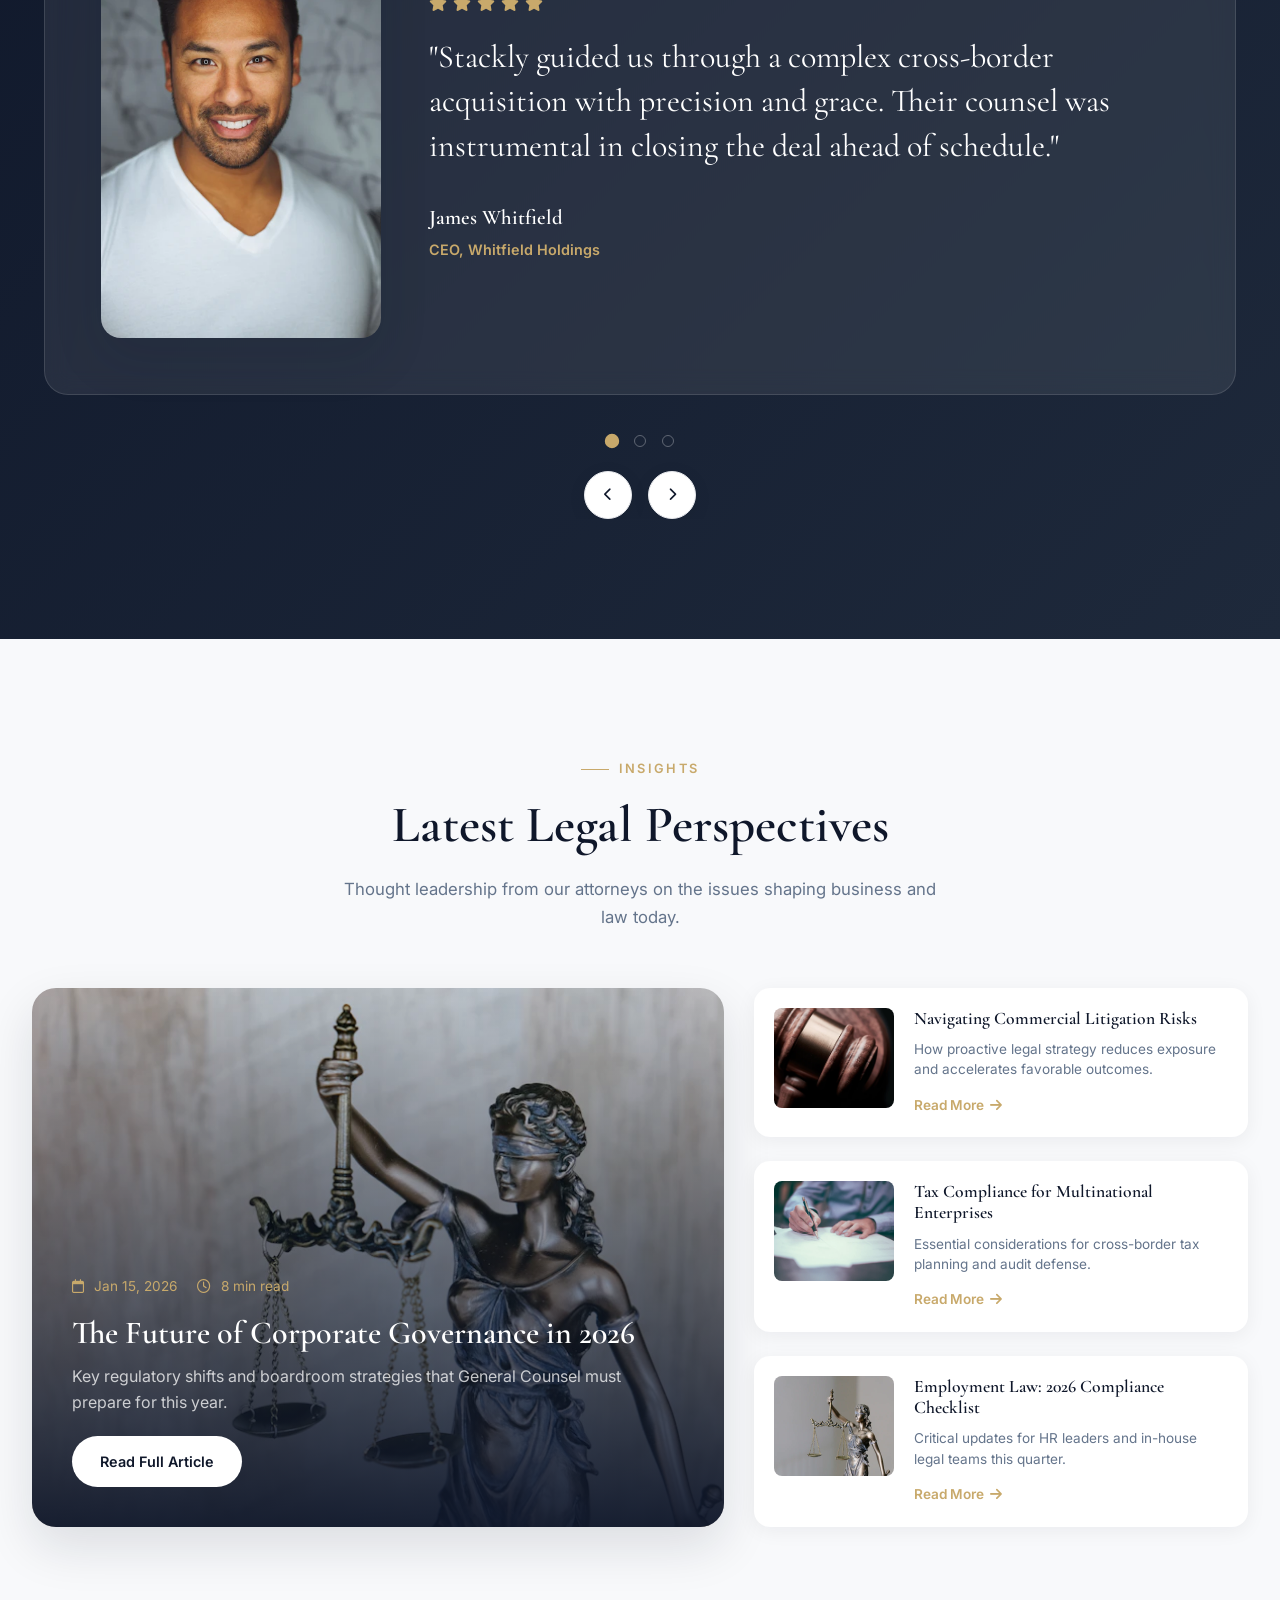
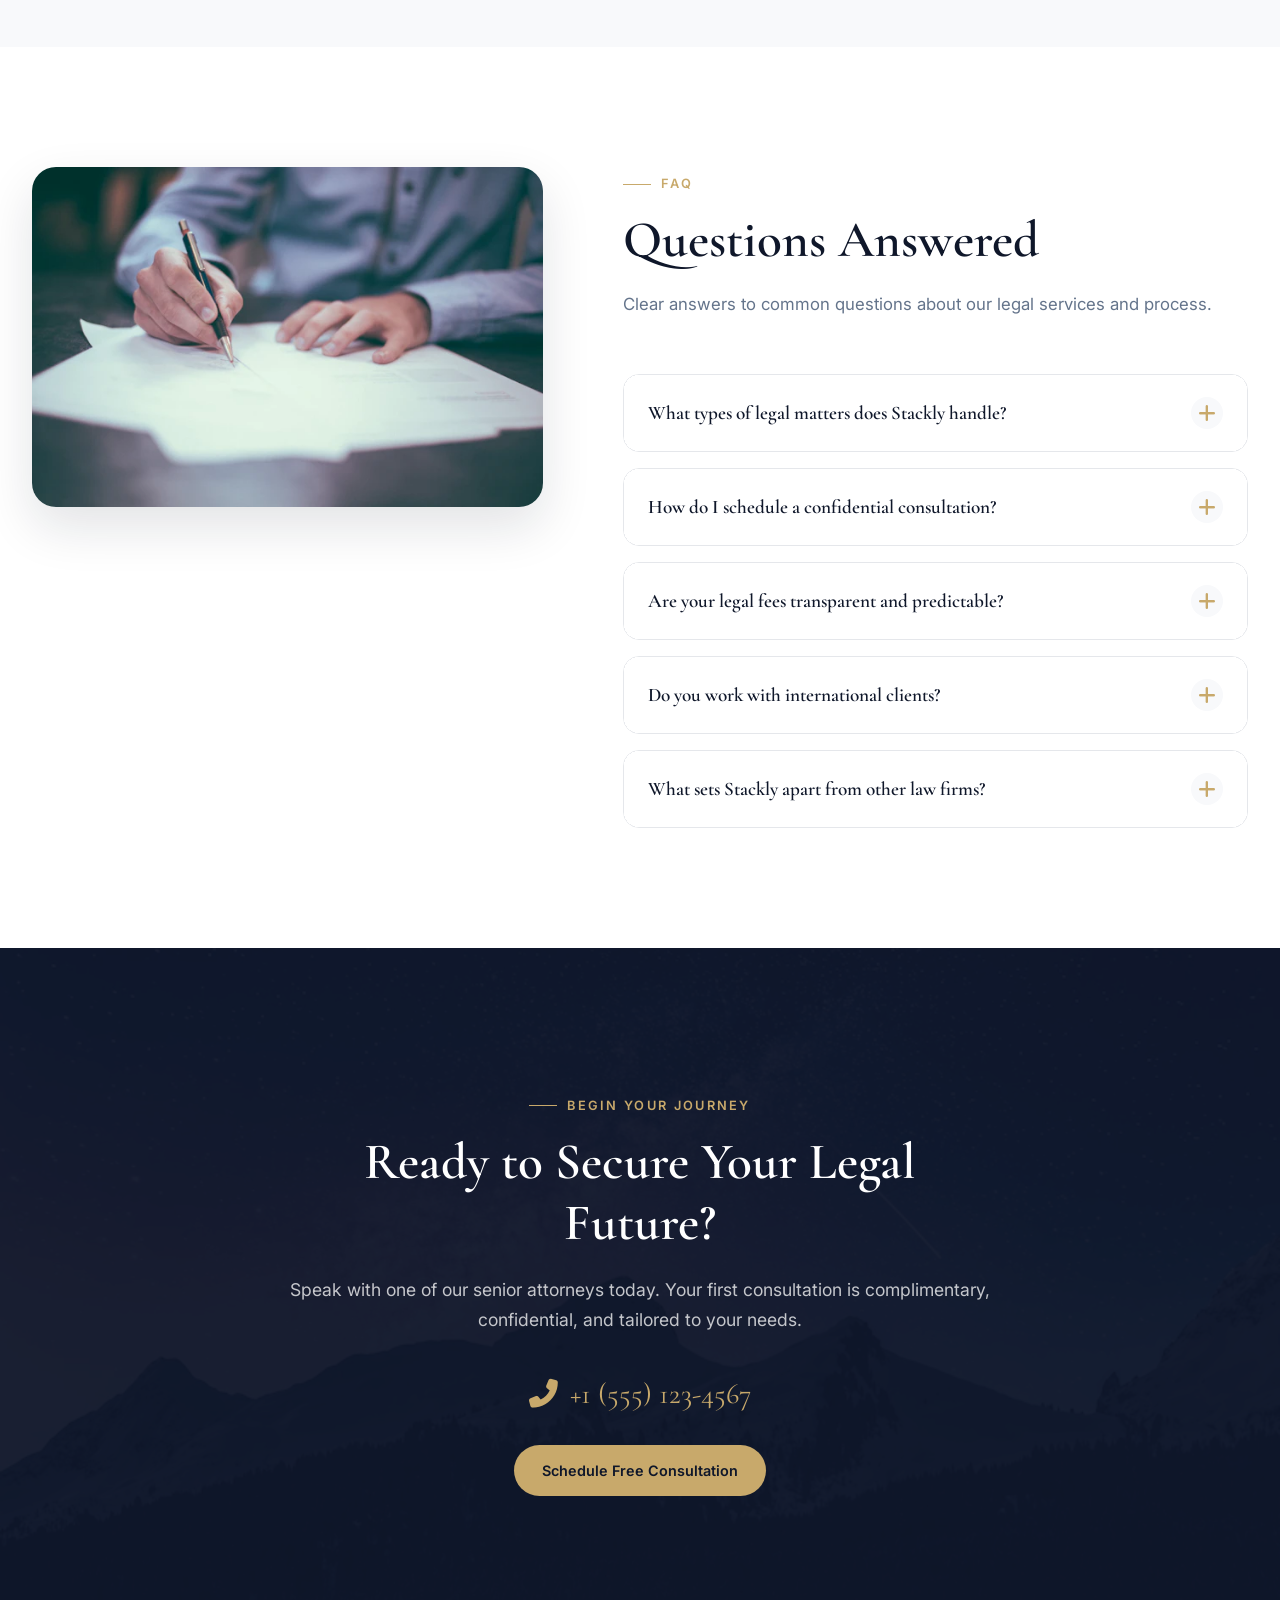
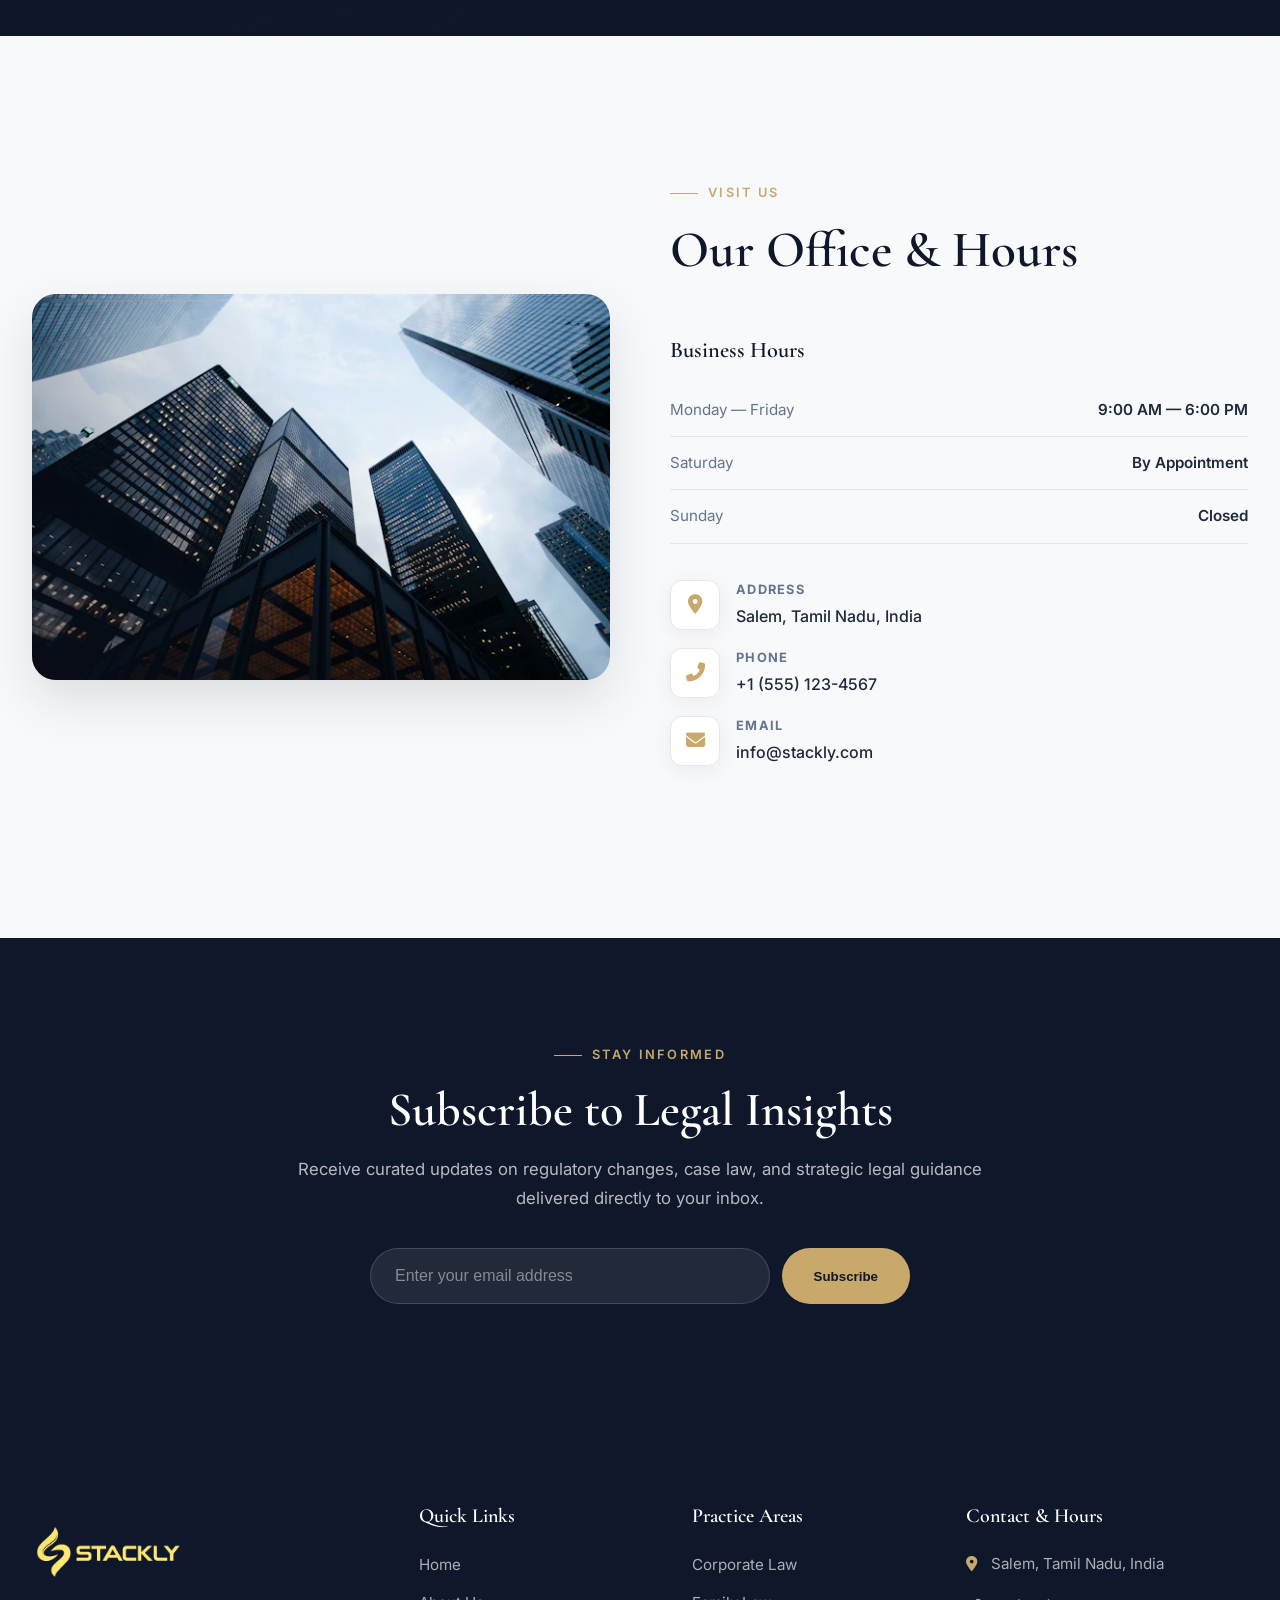
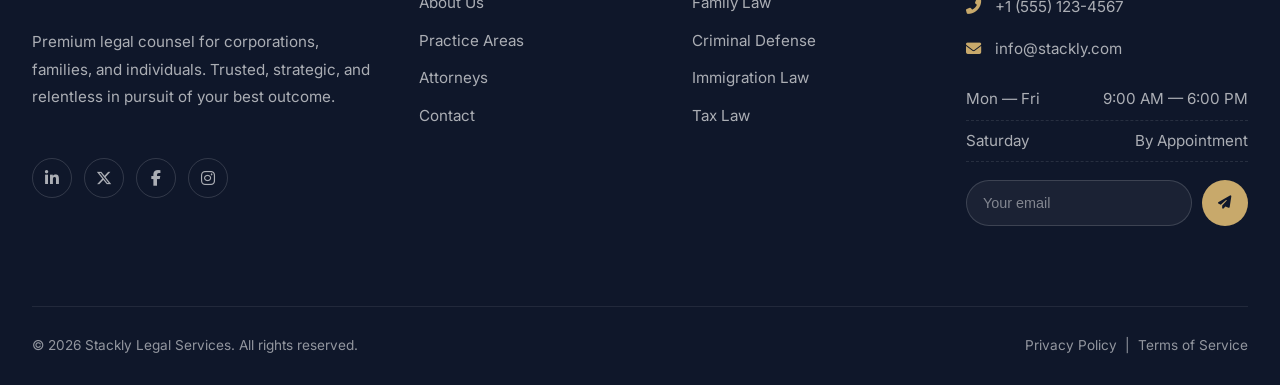
==== commit 2846d79e: "tester push" ====
--- a/index.html
+++ b/index.html
@@ -428,7 +428,7 @@
     <section class="stats" id="stats" aria-label="Case success statistics">
       <div class="stats__bg" aria-hidden="true"></div>
       <div class="stats__container">
-        <div class="section-header section-header--center animate-on-scroll">
+        <div class="section-header section-header--center section-header--white animate-on-scroll">
           <span class="section-label">Proven Results</span>
           <h2 class="section-title">Outcomes That Define Excellence</h2>
           <p class="section-subtitle">Our track record reflects disciplined strategy, deep expertise, and relentless client advocacy.</p>
@@ -898,11 +898,11 @@
         <div class="footer__links">
           <h3 class="footer__title">Practice Areas</h3>
           <ul class="footer__list">
-            <li><a href="practice-areas.html">Corporate Law</a></li>
-            <li><a href="practice-areas.html">Family Law</a></li>
-            <li><a href="practice-areas.html">Criminal Defense</a></li>
-            <li><a href="practice-areas.html">Immigration Law</a></li>
-            <li><a href="practice-areas.html">Tax Law</a></li>
+            <li><a href="404.html">Corporate Law</a></li>
+            <li><a href="404.html">Family Law</a></li>
+            <li><a href="404.html">Criminal Defense</a></li>
+            <li><a href="404.html">Immigration Law</a></li>
+            <li><a href="404.html">Tax Law</a></li>
           </ul>
         </div>
 
@@ -941,7 +941,7 @@
       <div class="footer__bottom">
         <span>&copy; 2026 Stackly Legal Services. All rights reserved.</span>
         <div>
-          <a href="#">Privacy Policy</a> &nbsp;|&nbsp; <a href="#">Terms of Service</a>
+          <a href="404.html">Privacy Policy</a> &nbsp;|&nbsp; <a href="404.html">Terms of Service</a>
         </div>
       </div>
     </div>
--- a/css/shared.css
+++ b/css/shared.css
@@ -301,11 +301,33 @@
   color: var(--color-card);
 }
 
+.header--transparent .hamburger {
+  color: var(--color-card);
+  border-color: rgba(255, 255, 255, 0.3);
+}
+
+.header--transparent .hamburger:hover {
+  background: var(--color-secondary);
+  border-color: var(--color-secondary);
+  color: var(--color-primary);
+}
+
 .header--solid {
   background: var(--color-card);
   color: var(--color-primary);
   box-shadow: 0 2px 20px rgba(15, 23, 42, 0.08);
   padding: 0;
+}
+
+.header--solid .hamburger {
+  color: var(--color-primary);
+  border-color: var(--color-primary);
+}
+
+.header--solid .hamburger:hover {
+  background: var(--color-secondary);
+  border-color: var(--color-secondary);
+  color: var(--color-primary);
 }
 
 .header__container {
@@ -538,6 +560,8 @@
   height: 100%;
   padding: 28px 32px 36px;
   color: var(--color-card);
+  overflow-y: auto;
+  overflow-x: hidden;
 }
 
 .mobile-drawer__header {
@@ -1088,7 +1112,8 @@
   }
 
   .header__logo img {
-    height: 80px;
+    height: 88px;
+    width: auto;
   }
 }
 
@@ -1168,8 +1193,8 @@
   }
 
   .mobile-drawer__logo img {
-    height: 76px;
-    width: 76px;
+    height: 88px;
+    width: 88px;
     filter: brightness(0) invert(78%) sepia(48%) saturate(450%) hue-rotate(355deg);
   }
 
@@ -1199,8 +1224,8 @@
   }
 
   .header__logo img {
-    height: 72px;
-    width: 72px;
+    height: 88px;
+    width: auto;
   }
 
   .header__logo span {
@@ -1291,8 +1316,8 @@
   }
 
   .mobile-drawer__logo img {
-    height: 72px;
-    width: 72px;
+    height: 88px;
+    width: 88px;
     filter: brightness(0) invert(78%) sepia(48%) saturate(450%) hue-rotate(355deg);
   }
 }
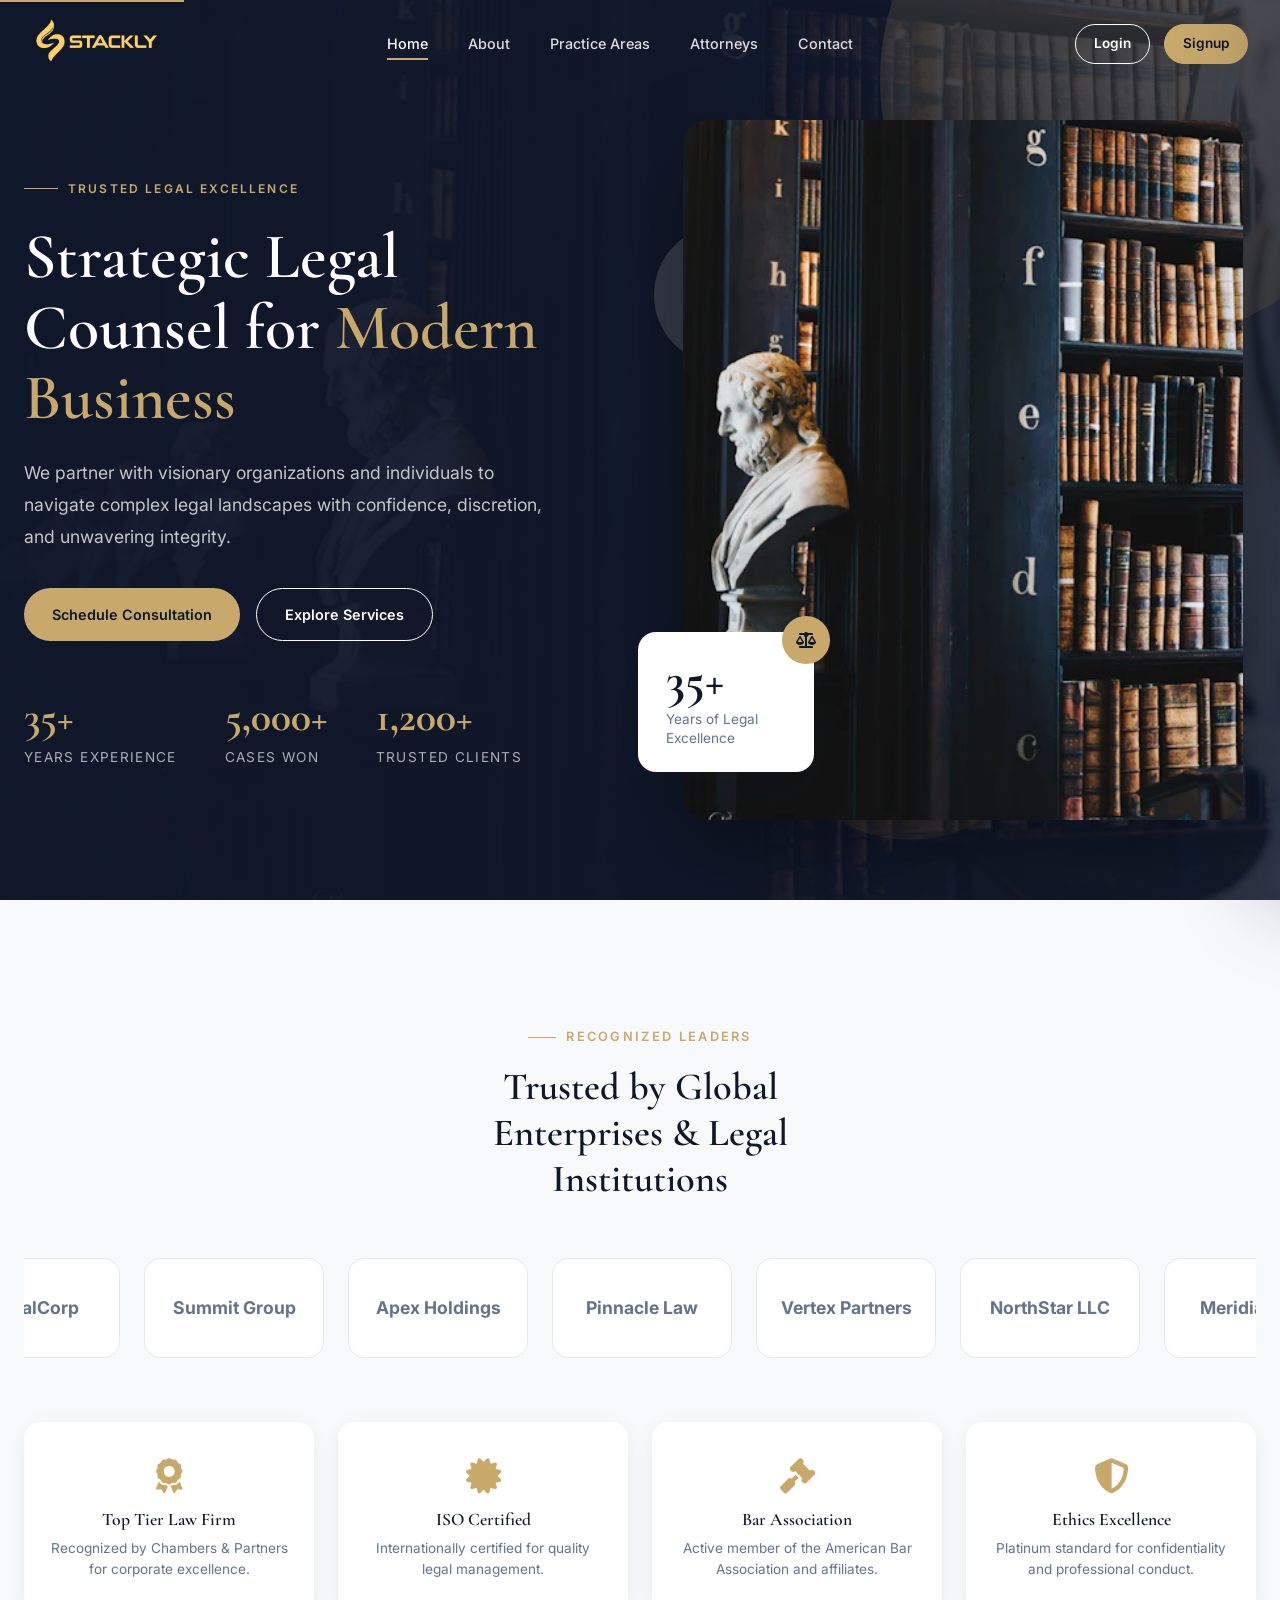
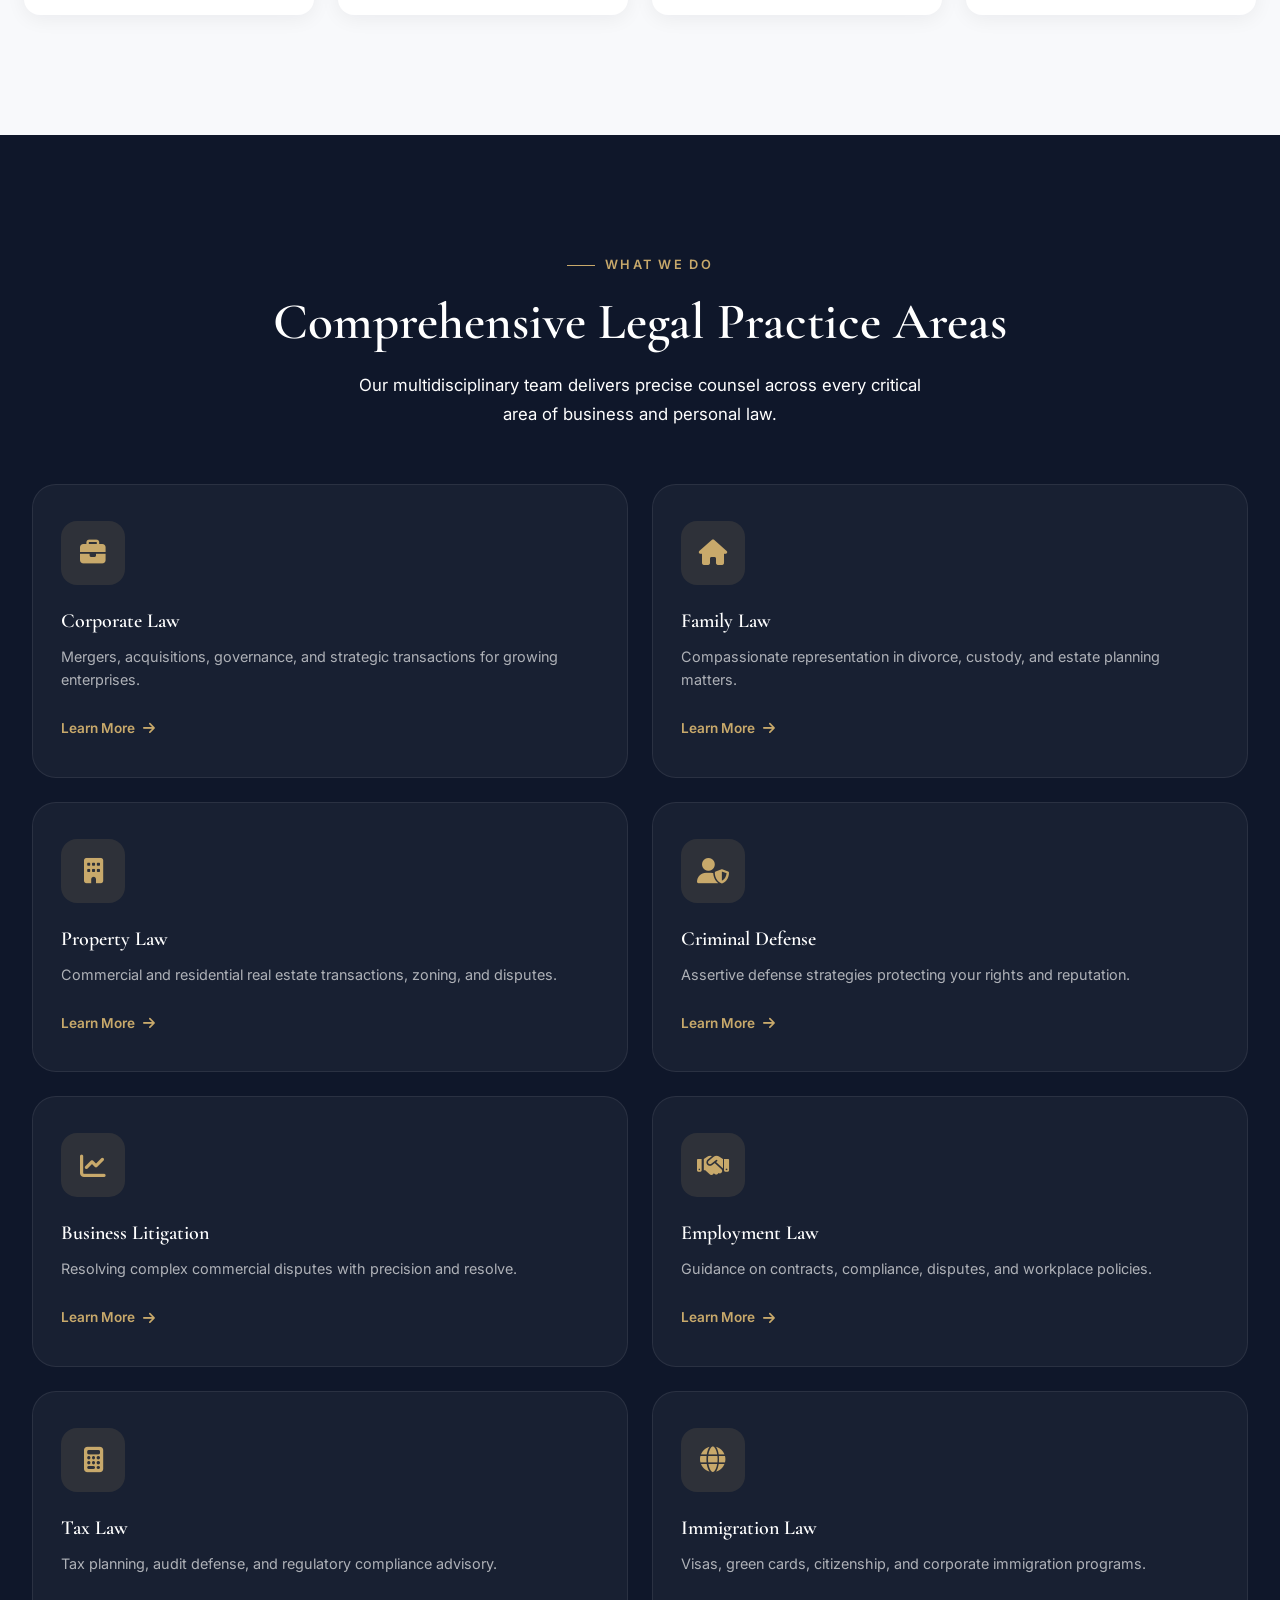
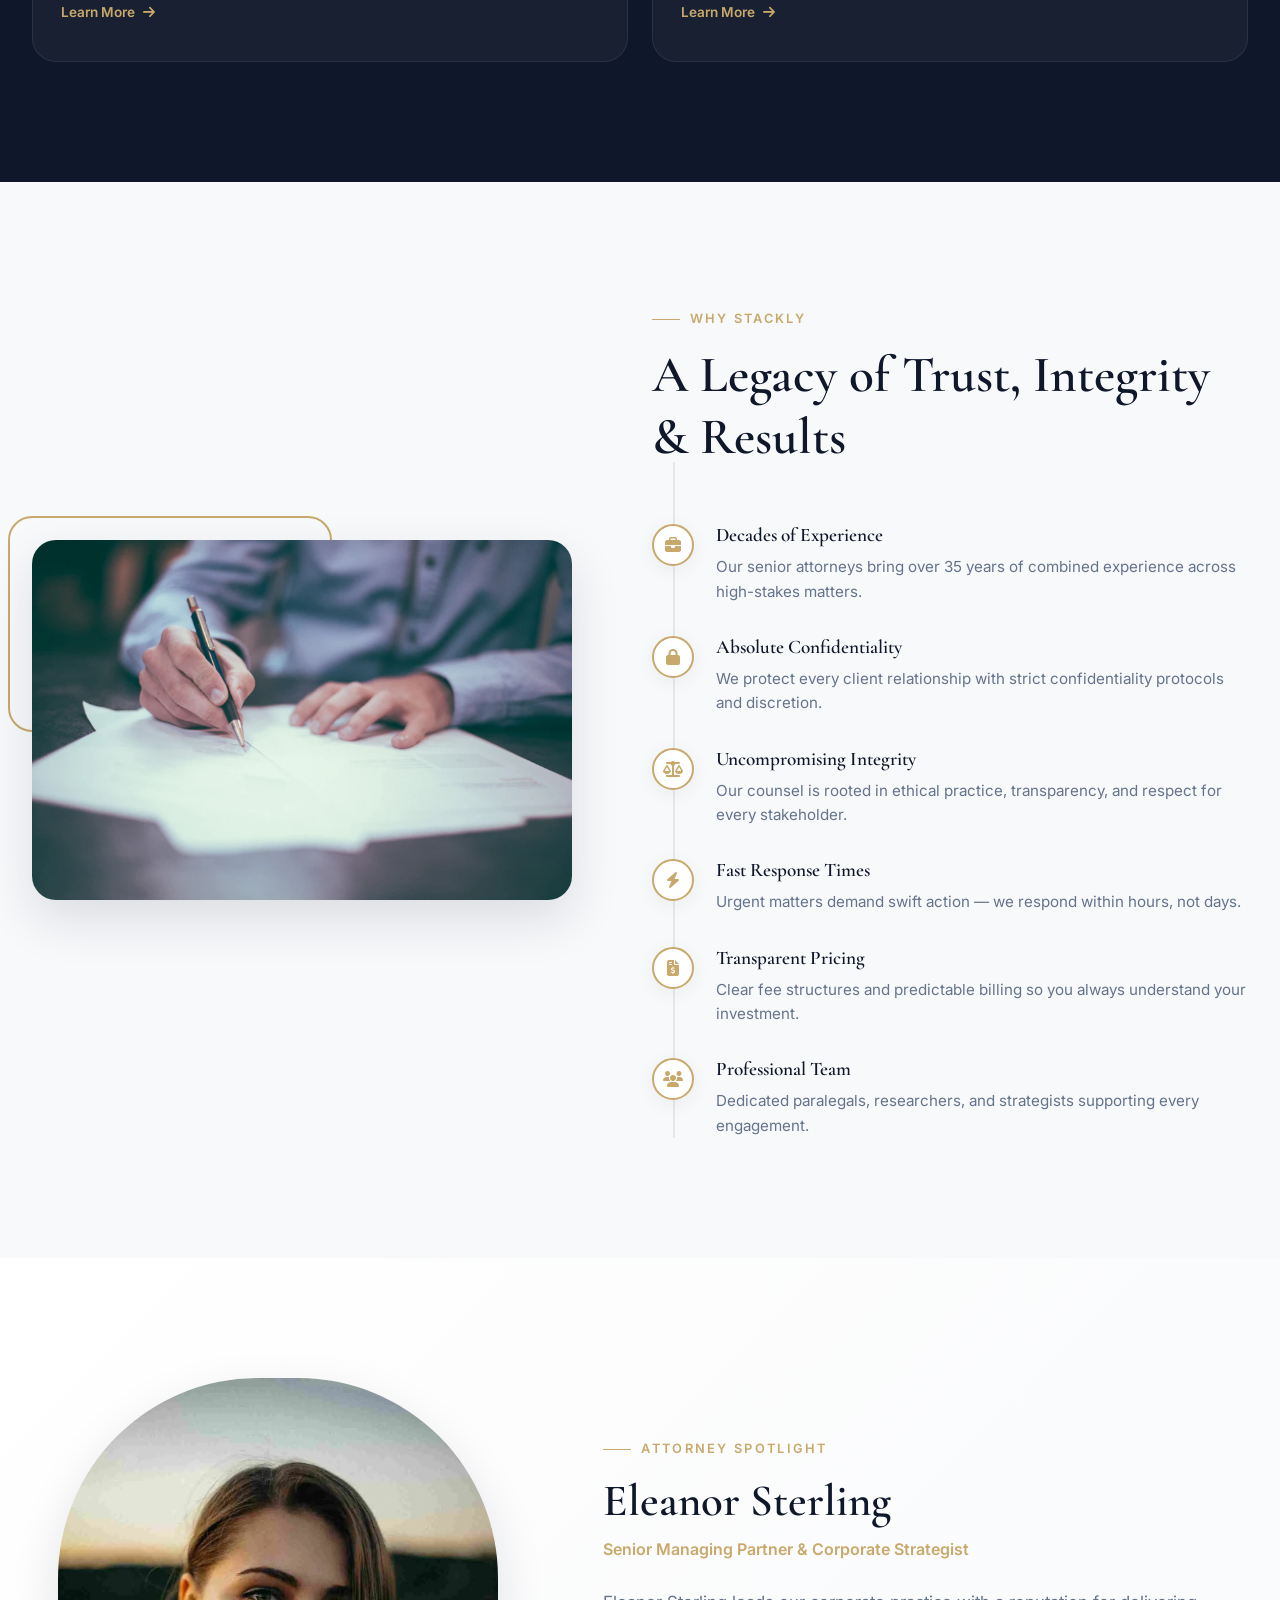
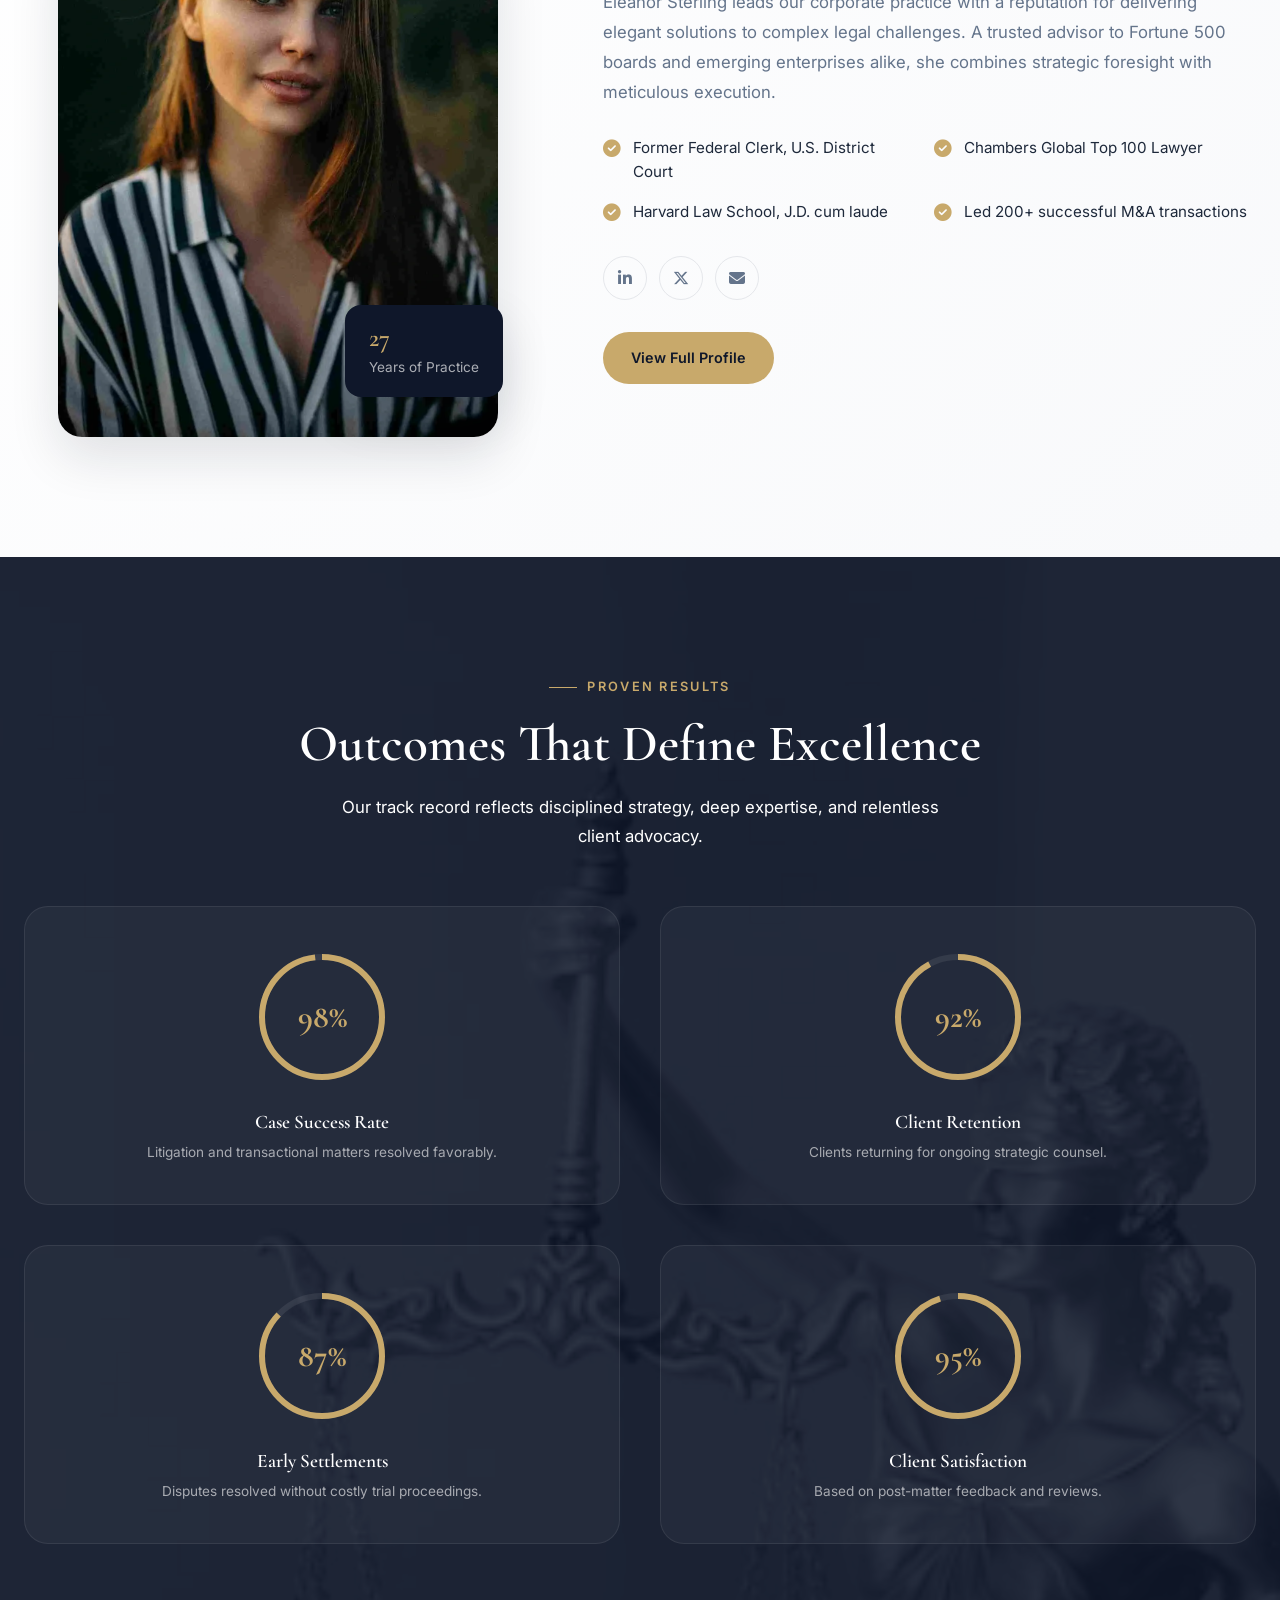
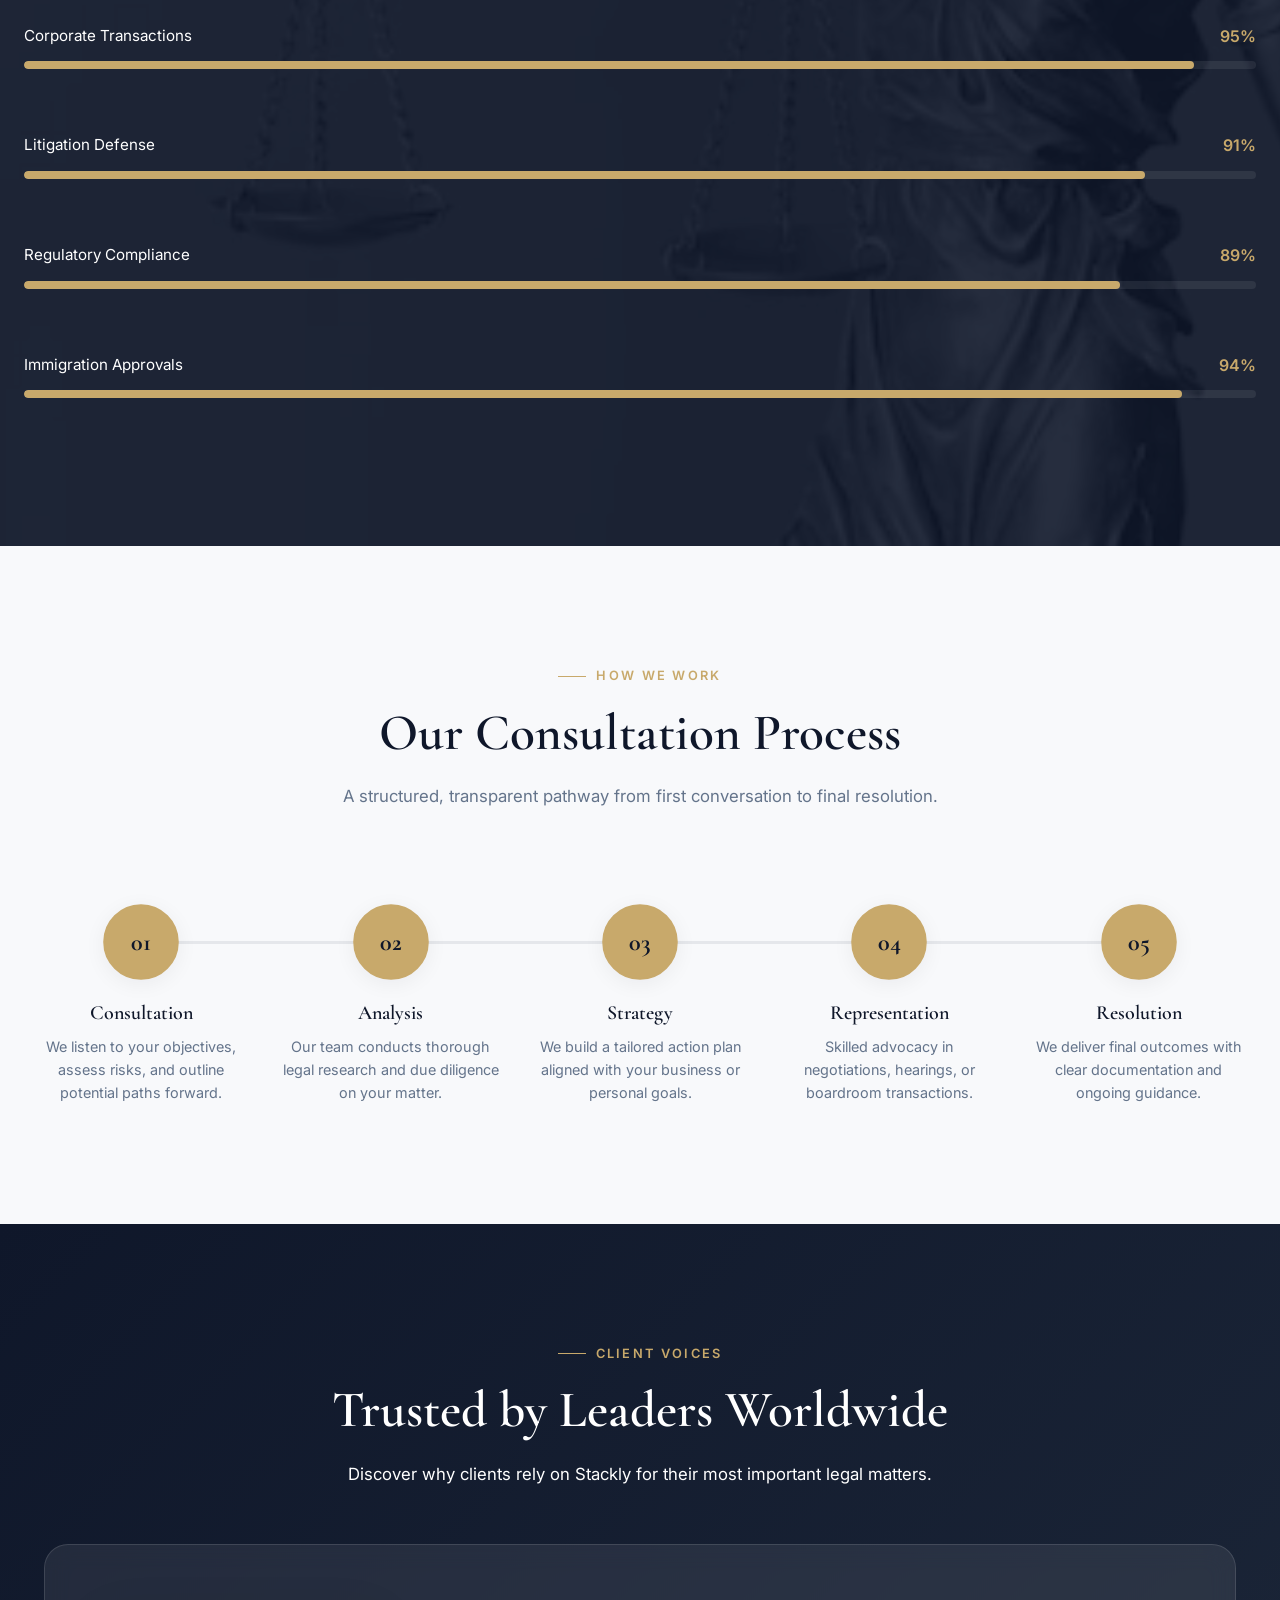
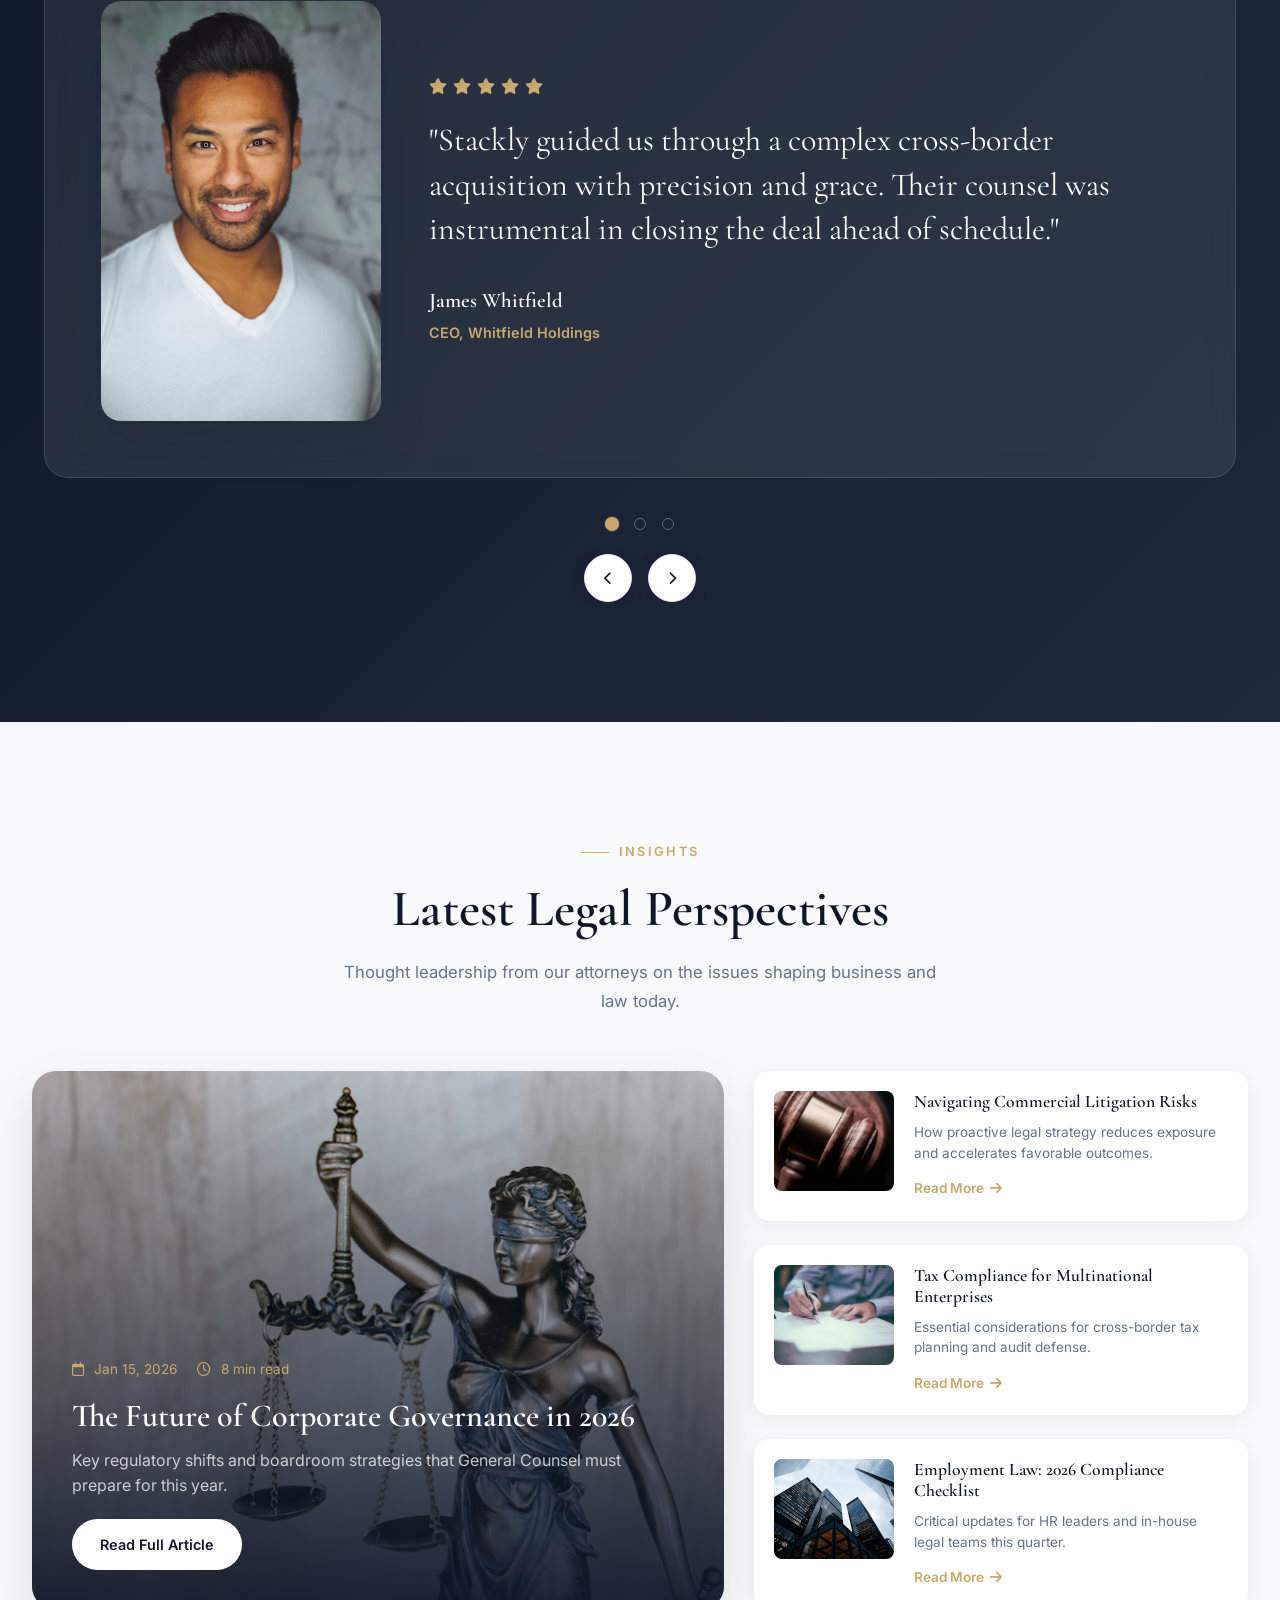
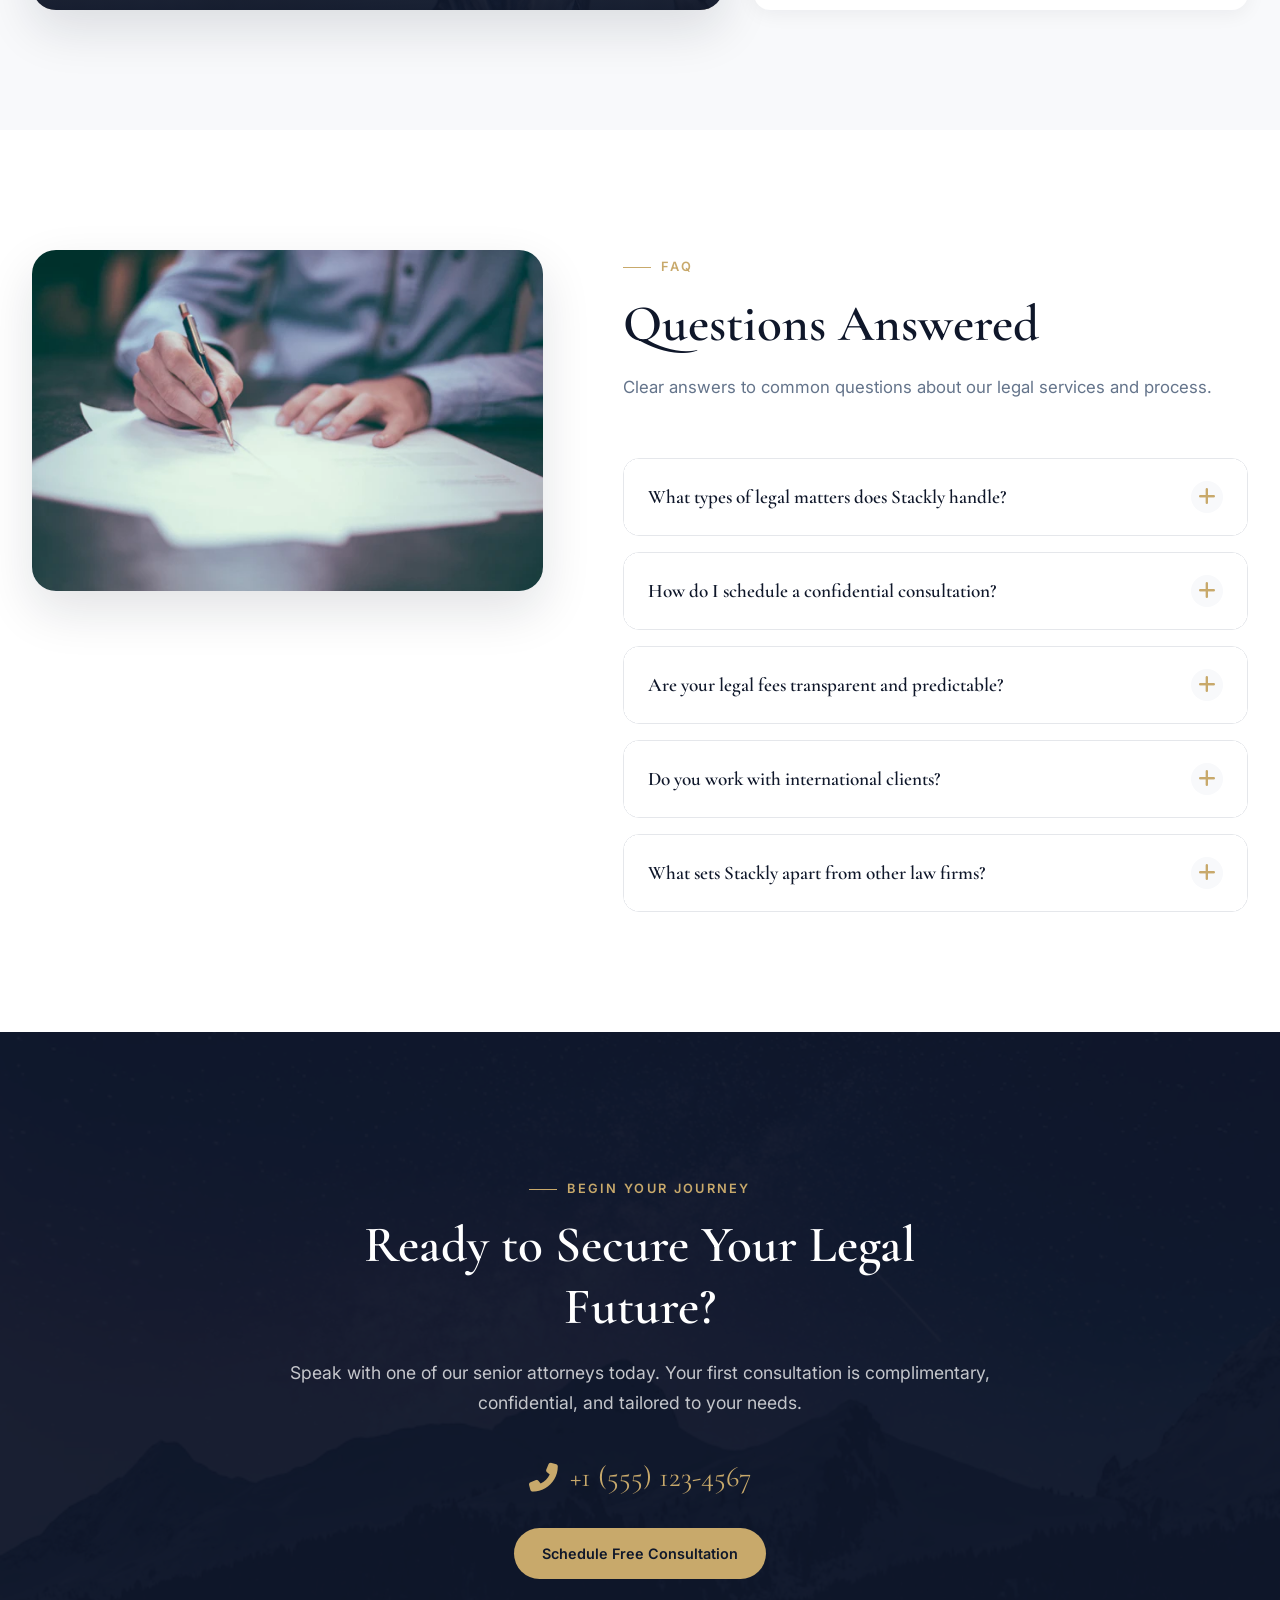
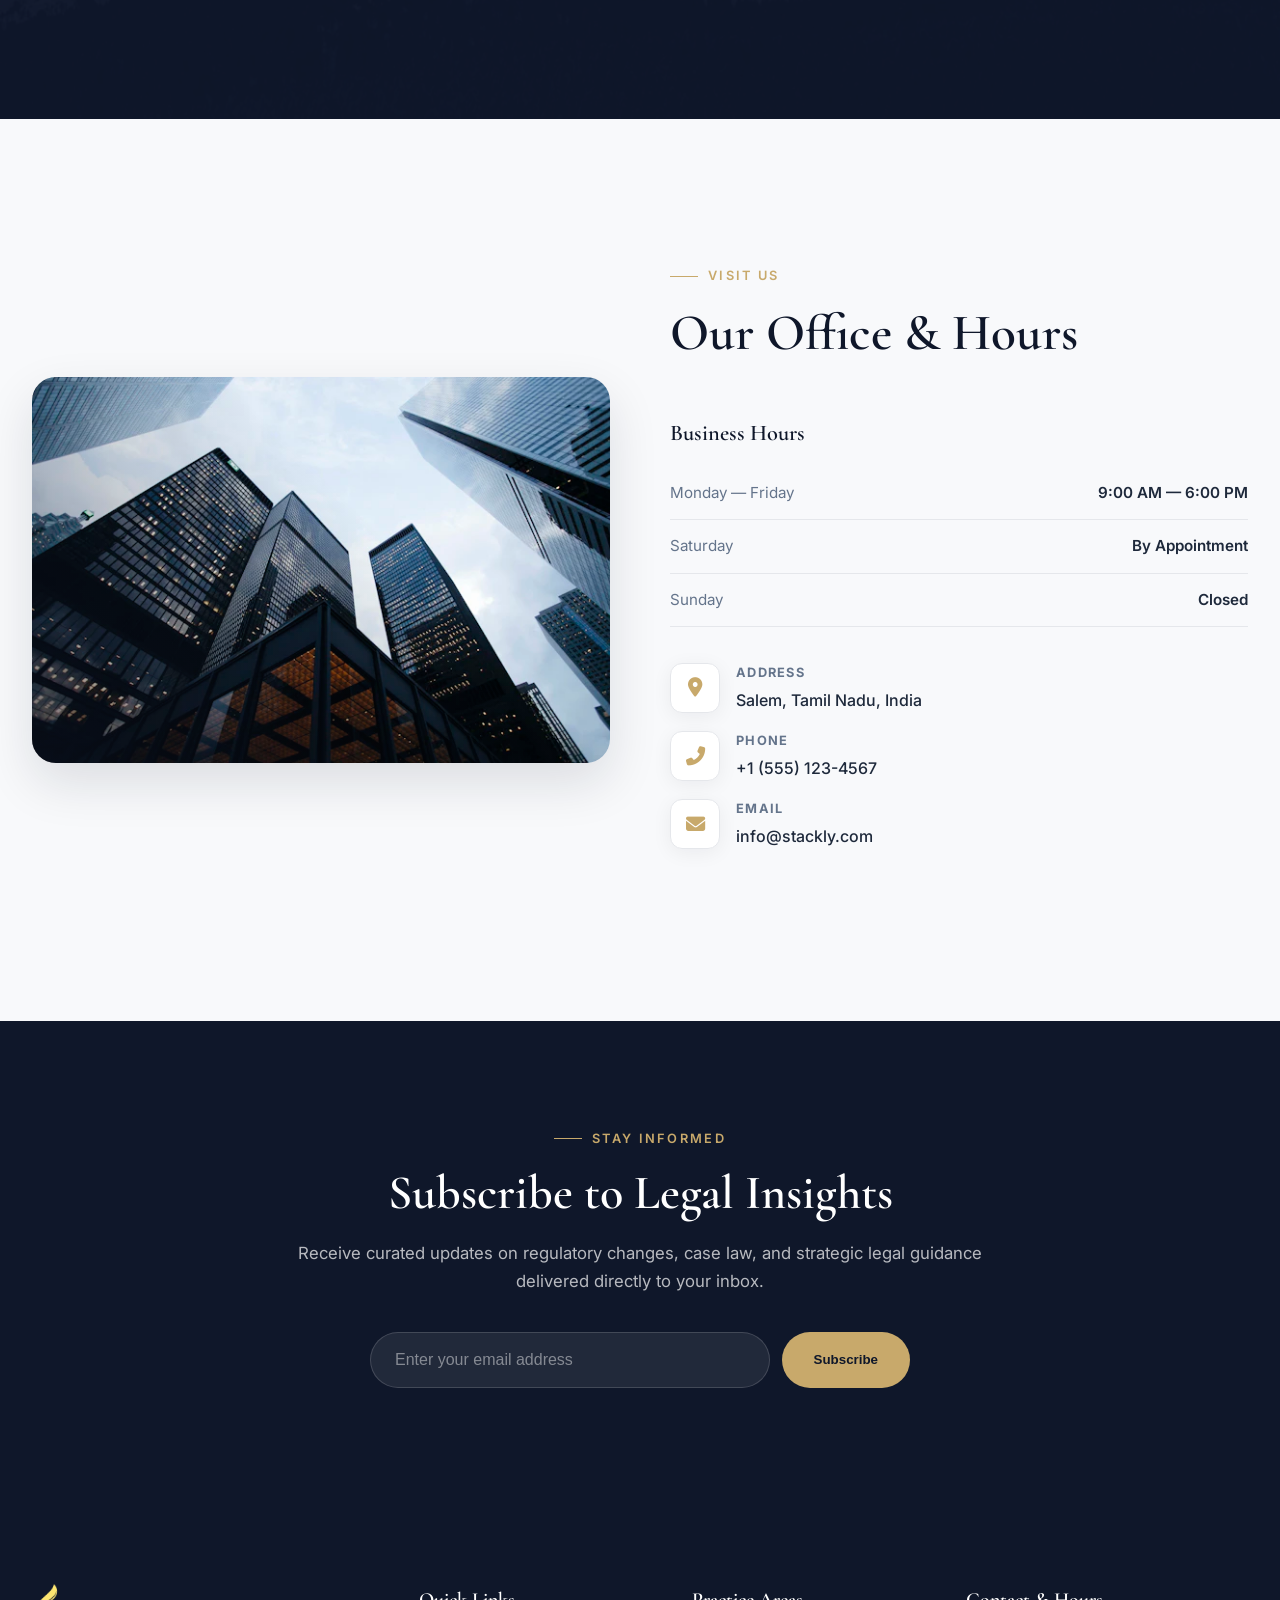
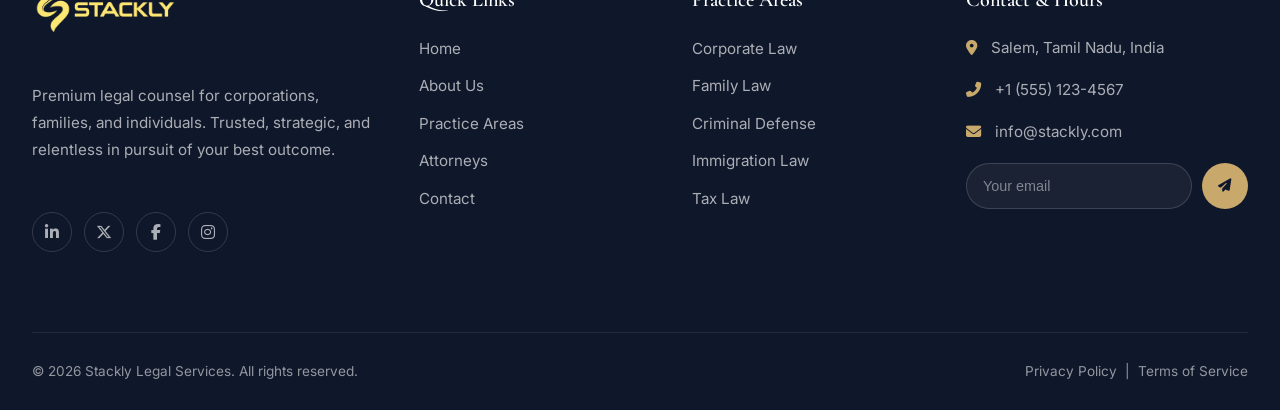
==== commit 78afeb40: "Final Bug Fixes" ====
--- a/index.html
+++ b/index.html
@@ -7,6 +7,9 @@
   <meta name="keywords" content="law firm, legal services, attorney, corporate law, criminal defense, family law, immigration law, tax law, business litigation">
   <meta name="author" content="Stackly Legal Services">
   <meta name="theme-color" content="#0F172A">
+  <meta http-equiv="Cache-Control" content="no-cache, no-store, must-revalidate">
+  <meta http-equiv="Pragma" content="no-cache">
+  <meta http-equiv="Expires" content="0">
 
   <!-- Open Graph -->
   <meta property="og:title" content="Stackly Legal Services | Premium Legal Counsel & Corporate Law Firm">
@@ -35,8 +38,8 @@
   <link rel="stylesheet" href="https://cdnjs.cloudflare.com/ajax/libs/font-awesome/6.5.1/css/all.min.css" integrity="sha512-DTOQO9RWCH3ppGqcWaEA1BIZOC6xxalwEsw9c2QQeAIftl+Vegovlnee1c9QX4TctnWMn13TZye+giMm8e2LwA==" crossorigin="anonymous" referrerpolicy="no-referrer">
 
   <!-- Stylesheets -->
-  <link rel="stylesheet" href="css/shared.css">
-  <link rel="stylesheet" href="css/home.css">
+  <link rel="stylesheet" href="css/shared.css?v=2">
+  <link rel="stylesheet" href="css/home.css?v=2">
 
   <!-- Schema.org -->
   <script type="application/ld+json">
@@ -226,18 +229,27 @@
             <span class="section-label">Recognized Leaders</span>
             <h2 class="trust__title">Trusted by Global Enterprises & Legal Institutions</h2>
           </div>
-          <a href="404.html" class="btn btn-secondary">View Accolades</a>
         </div>
 
         <div class="trust__logos animate-on-scroll" aria-label="Client and partner logos">
-          <div class="trust__logo">GlobalCorp</div>
-          <div class="trust__logo">Summit Group</div>
-          <div class="trust__logo">Apex Holdings</div>
-          <div class="trust__logo">Pinnacle Law</div>
-          <div class="trust__logo">Vertex Partners</div>
-          <div class="trust__logo">NorthStar LLC</div>
-          <div class="trust__logo">Meridian Co.</div>
-          <div class="trust__logo">Atlas Advisors</div>
+          <div class="trust__logos__track">
+            <div class="trust__logo">GlobalCorp</div>
+            <div class="trust__logo">Summit Group</div>
+            <div class="trust__logo">Apex Holdings</div>
+            <div class="trust__logo">Pinnacle Law</div>
+            <div class="trust__logo">Vertex Partners</div>
+            <div class="trust__logo">NorthStar LLC</div>
+            <div class="trust__logo">Meridian Co.</div>
+            <div class="trust__logo">Atlas Advisors</div>
+            <div class="trust__logo">GlobalCorp</div>
+            <div class="trust__logo">Summit Group</div>
+            <div class="trust__logo">Apex Holdings</div>
+            <div class="trust__logo">Pinnacle Law</div>
+            <div class="trust__logo">Vertex Partners</div>
+            <div class="trust__logo">NorthStar LLC</div>
+            <div class="trust__logo">Meridian Co.</div>
+            <div class="trust__logo">Atlas Advisors</div>
+          </div>
         </div>
 
         <div class="trust__awards">
@@ -380,7 +392,7 @@
       <div class="container">
         <div class="spotlight__layout">
           <div class="spotlight__image animate-on-scroll">
-            <img src="assets/images/attorney.webp" alt="Portrait of Eleanor Sterling, Senior Managing Partner" loading="lazy">
+            <img src="assets/images/persons/stefan-stefancik-QXevDflbl8A-unsplash_11zon_11zon (1).webp" alt="Portrait of Eleanor Sterling, Senior Managing Partner" loading="lazy">
             <div class="spotlight__badge">
               <h4 data-counter data-target="28">0</h4>
               <p>Years of Practice</p>
@@ -697,7 +709,7 @@
             </article>
             <article class="insights__card animate-on-scroll">
               <div class="insights__card-thumb">
-                <img src="assets/images/justice.webp" alt="Justice scales symbol" loading="lazy">
+                <img src="assets/images/office.webp" alt="Modern office workplace" loading="lazy">
               </div>
               <div class="insights__card-content">
                 <h3>Employment Law: 2026 Compliance Checklist</h3>
@@ -877,10 +889,10 @@
           </a>
           <p>Premium legal counsel for corporations, families, and individuals. Trusted, strategic, and relentless in pursuit of your best outcome.</p>
           <div class="footer__social" aria-label="Social media links">
-            <a href="#" aria-label="LinkedIn"><i class="fab fa-linkedin-in" aria-hidden="true"></i></a>
-            <a href="#" aria-label="X"><i class="fab fa-x-twitter" aria-hidden="true"></i></a>
-            <a href="#" aria-label="Facebook"><i class="fab fa-facebook-f" aria-hidden="true"></i></a>
-            <a href="#" aria-label="Instagram"><i class="fab fa-instagram" aria-hidden="true"></i></a>
+            <a href="404.html" aria-label="LinkedIn"><i class="fab fa-linkedin-in" aria-hidden="true"></i></a>
+            <a href="404.html" aria-label="X"><i class="fab fa-x-twitter" aria-hidden="true"></i></a>
+            <a href="404.html" aria-label="Facebook"><i class="fab fa-facebook-f" aria-hidden="true"></i></a>
+            <a href="404.html" aria-label="Instagram"><i class="fab fa-instagram" aria-hidden="true"></i></a>
           </div>
         </div>
 
@@ -921,15 +933,6 @@
             <span>info@stackly.com</span>
           </div>
 
-          <div class="footer__hours-row">
-            <span>Mon — Fri</span>
-            <span>9:00 AM — 6:00 PM</span>
-          </div>
-          <div class="footer__hours-row">
-            <span>Saturday</span>
-            <span>By Appointment</span>
-          </div>
-
           <form class="footer__newsletter" aria-label="Footer newsletter">
             <label for="footer-email" class="sr-only">Email address</label>
             <input type="email" id="footer-email" name="email" placeholder="Your email" required>
--- a/css/shared.css
+++ b/css/shared.css
@@ -543,7 +543,7 @@
   content: '';
   position: absolute;
   inset: 0;
-  background-image: url('../images/justice.webp');
+  background-image: url('../assets/images/justice.webp');
   background-size: cover;
   background-position: center;
   opacity: 0.06;
@@ -585,7 +585,7 @@
 
 .mobile-drawer__logo img {
   height: 88px;
-  width: 88px;
+  width: auto;
   filter: brightness(0) invert(78%) sepia(48%) saturate(450%) hue-rotate(355deg);
 }
 
@@ -809,6 +809,7 @@
 .footer__brand {
   display: flex;
   flex-direction: column;
+  margin-top: -30px;
 }
 
 .footer__brand > a {
@@ -820,6 +821,7 @@
   height: 104px;
   width: auto;
   margin-bottom: 20px;
+  padding-top: 4px;
   filter: brightness(0) invert(78%) sepia(48%) saturate(450%) hue-rotate(355deg) brightness(1.1);
 }
 
@@ -1104,6 +1106,31 @@
     grid-template-columns: 1fr 1fr;
     gap: 40px;
   }
+
+  .footer__brand {
+    margin-top: 0;
+    align-items: center;
+  }
+
+  .footer__title {
+    text-align: center;
+  }
+
+  .footer__list {
+    text-align: center;
+  }
+
+  .footer__contact {
+    text-align: center;
+  }
+
+  .footer__contact-item {
+    justify-content: center;
+  }
+
+  .footer__newsletter {
+    justify-content: center;
+  }
 }
 
 @media (max-width: 992px) {
@@ -1148,12 +1175,34 @@
     padding-bottom: 60px;
   }
 
+  .footer__brand {
+    margin-top: 0;
+    align-items: center;
+  }
+
   .footer__brand img {
     height: 92px;
   }
 
   .footer__title {
     font-size: 1.15rem;
+    text-align: center;
+  }
+
+  .footer__list {
+    text-align: center;
+  }
+
+  .footer__contact {
+    text-align: center;
+  }
+
+  .footer__contact-item {
+    justify-content: center;
+  }
+
+  .footer__newsletter {
+    justify-content: center;
   }
 
   .footer__bottom {
@@ -1215,6 +1264,10 @@
   .footer__grid {
     grid-template-columns: 1fr;
     gap: 28px;
+  }
+
+  .footer__brand {
+    margin-top: 0;
   }
 }
 
--- a/css/home.css
+++ b/css/home.css
@@ -11,7 +11,7 @@
   align-items: center;
   background: var(--color-primary);
   color: var(--color-card);
-  overflow: hidden;
+  overflow-x: hidden;
   padding-top: 120px;
   padding-bottom: 80px;
 }
@@ -248,27 +248,39 @@
 
 .trust__header {
   display: flex;
-  justify-content: space-between;
-  align-items: flex-end;
+  justify-content: center;
+  align-items: center;
   margin-bottom: 56px;
+  text-align: center;
 }
 
 .trust__title {
   font-size: clamp(1.8rem, 3vw, 2.4rem);
   max-width: 420px;
+  margin-left: auto;
+  margin-right: auto;
 }
 
 .trust__logos {
+  overflow: hidden;
+  margin-bottom: 64px;
+  width: 100%;
+}
+
+.trust__logos__track {
   display: flex;
   gap: 24px;
-  overflow-x: auto;
-  padding-bottom: 24px;
-  scrollbar-width: none;
-  margin-bottom: 64px;
-}
-
-.trust__logos::-webkit-scrollbar {
-  display: none;
+  animation: marquee 20s linear infinite;
+  width: max-content;
+}
+
+.trust__logos:hover .trust__logos__track {
+  animation-play-state: paused;
+}
+
+@keyframes marquee {
+  0% { transform: translateX(0); }
+  100% { transform: translateX(calc(-50% - 12px)); }
 }
 
 .trust__logo {
@@ -297,6 +309,7 @@
   display: grid;
   grid-template-columns: repeat(4, 1fr);
   gap: 24px;
+  justify-items: center;
 }
 
 .trust__award {
@@ -467,7 +480,7 @@
 .why-us__features::before {
   content: '';
   position: absolute;
-  top: 100px;
+  top: 160px;
   bottom: 0;
   left: 21px;
   width: 2px;
@@ -645,7 +658,7 @@
   position: absolute;
   inset: 0;
   opacity: 0.1;
-  background-image: url('../images/justice.webp');
+  background-image: url('../assets/images/justice.webp');
   background-size: cover;
   background-position: center;
   filter: grayscale(100%);
@@ -1389,7 +1402,7 @@
   position: absolute;
   inset: 0;
   opacity: 0.08;
-  background-image: url('../images/review.webp');
+  background-image: url('../images/meeting.webp');
   background-size: 500px;
   background-repeat: repeat;
   filter: grayscale(100%);
@@ -1589,8 +1602,13 @@
 
   .trust__header {
     flex-direction: column;
-    align-items: flex-start;
+    align-items: center;
     gap: 20px;
+  }
+
+  .trust__title {
+    margin-left: auto;
+    margin-right: auto;
   }
 
   .spotlight__image img {
@@ -1611,7 +1629,7 @@
     font-size: 2.35rem;
   }
 
-  .trust__logos {
+  .trust__logos__track {
     gap: 18px;
   }
 
@@ -1811,17 +1829,25 @@
 }
 
 @media (max-width: 600px) {
+  .hero {
+    padding-top: 100px;
+    padding-bottom: 60px;
+  }
+
   .hero__title {
     font-size: clamp(2rem, 8vw, 2.6rem);
   }
 
   .hero__desc {
     font-size: 1rem;
+    margin-bottom: 28px;
   }
 
   .hero__actions {
     flex-direction: column;
     align-items: center;
+    margin-bottom: 40px;
+    gap: 14px;
   }
 
   .hero__stats {
@@ -1847,11 +1873,6 @@
     text-align: center;
   }
 
-  .trust__header .btn {
-    width: 100%;
-    max-width: 280px;
-  }
-
   .trust__award {
     padding: 28px 20px;
   }
@@ -1980,9 +2001,28 @@
 }
 
 @media (max-width: 480px) {
+  .hero {
+    padding-top: 96px;
+    padding-bottom: 56px;
+  }
+
+  .hero__label {
+    margin-bottom: 18px;
+  }
+
+  .hero__title {
+    margin-bottom: 18px;
+  }
+
+  .hero__desc {
+    margin-bottom: 24px;
+  }
+
   .hero__actions {
     flex-direction: column;
     align-items: center;
+    margin-bottom: 36px;
+    gap: 12px;
   }
 
   .btn {
@@ -2050,12 +2090,41 @@
 }
 
 @media (max-width: 430px) {
+  .hero {
+    padding-top: 96px;
+    padding-bottom: 56px;
+  }
+
+  .hero__container {
+    padding: 0 16px;
+  }
+
+  .hero__label {
+    margin-bottom: 16px;
+  }
+
   .hero__title {
     font-size: clamp(1.8rem, 8vw, 2.2rem);
+    margin-bottom: 16px;
   }
 
   .hero__desc {
     font-size: 0.95rem;
+    margin-bottom: 24px;
+  }
+
+  .hero__actions {
+    margin-bottom: 32px;
+    gap: 12px;
+  }
+
+  .hero .btn {
+    padding: 12px 24px;
+    font-size: 0.85rem;
+  }
+
+  .hero__stats {
+    gap: 20px;
   }
 
   .hero__stat-number {
@@ -2406,8 +2475,44 @@
 }
 
 @media (max-width: 320px) {
+  .hero {
+    padding-top: 80px;
+    padding-bottom: 48px;
+    min-height: auto;
+  }
+
+  .hero__container {
+    padding: 0 14px;
+    gap: 0;
+  }
+
+  .hero__label {
+    margin-bottom: 14px;
+  }
+
   .hero__title {
-    font-size: 1.45rem;
+    font-size: 1.35rem;
+    margin-bottom: 14px;
+  }
+
+  .hero__desc {
+    font-size: 0.88rem;
+    margin-bottom: 20px;
+    line-height: 1.65;
+  }
+
+  .hero__actions {
+    margin-bottom: 28px;
+    gap: 10px;
+  }
+
+  .hero .btn {
+    padding: 11px 22px;
+    font-size: 0.82rem;
+  }
+
+  .hero__stats {
+    gap: 16px;
   }
 
   .hero__stat-number {
@@ -2416,6 +2521,7 @@
 
   .hero__stat-label {
     font-size: 0.6rem;
+    margin-top: 4px;
   }
 
   .trust__logo {
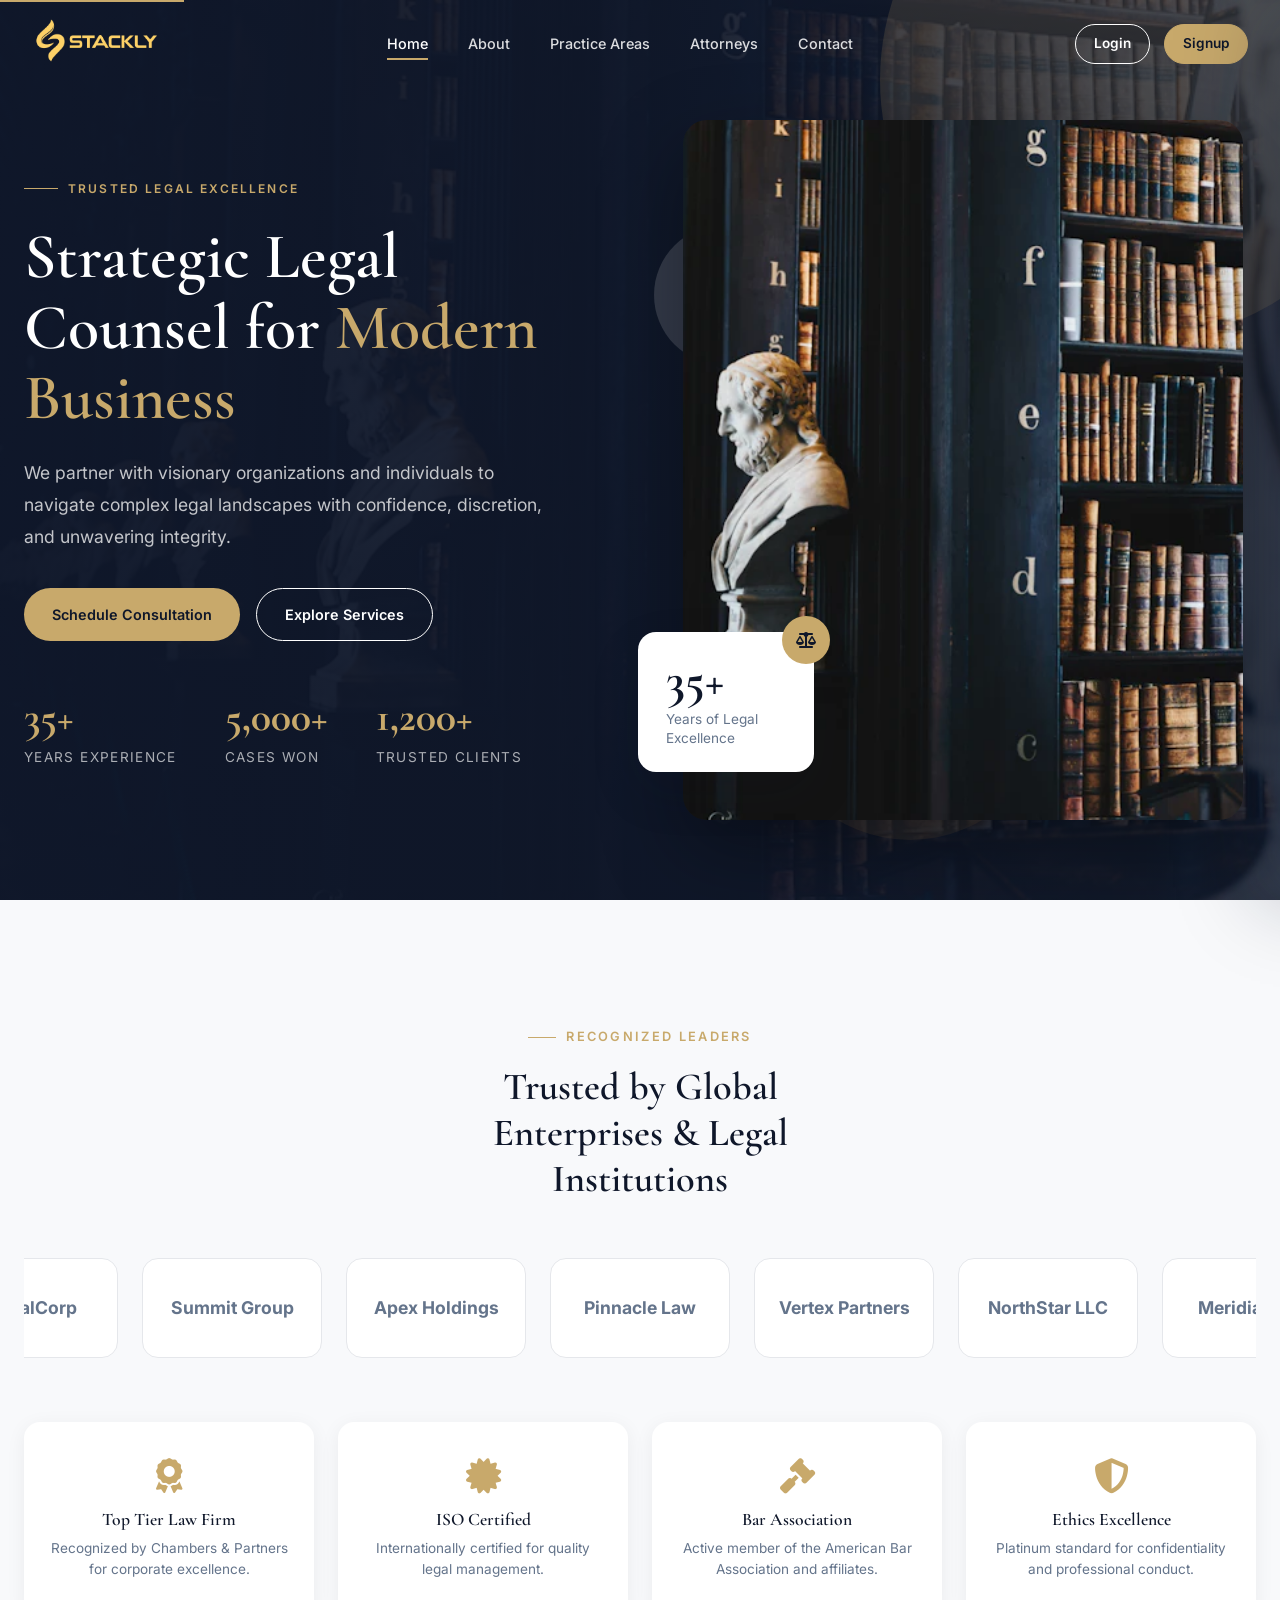
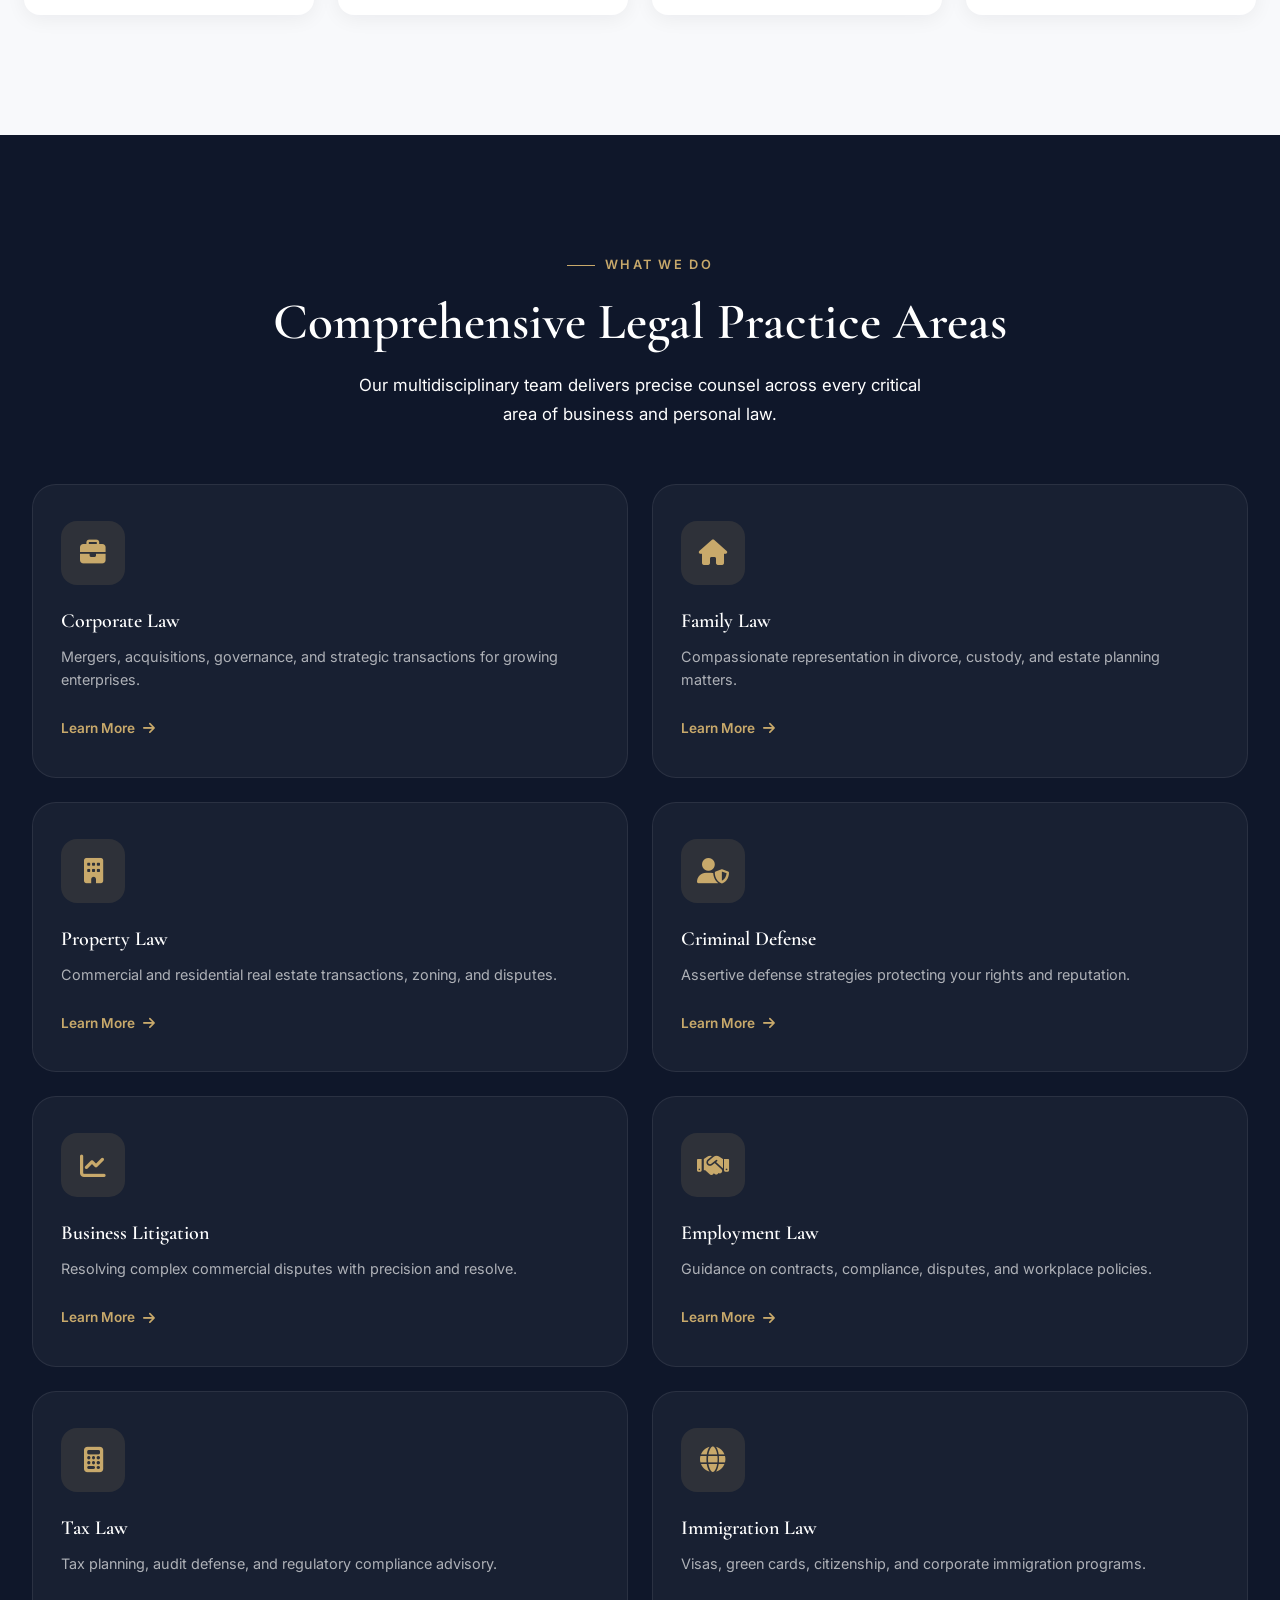
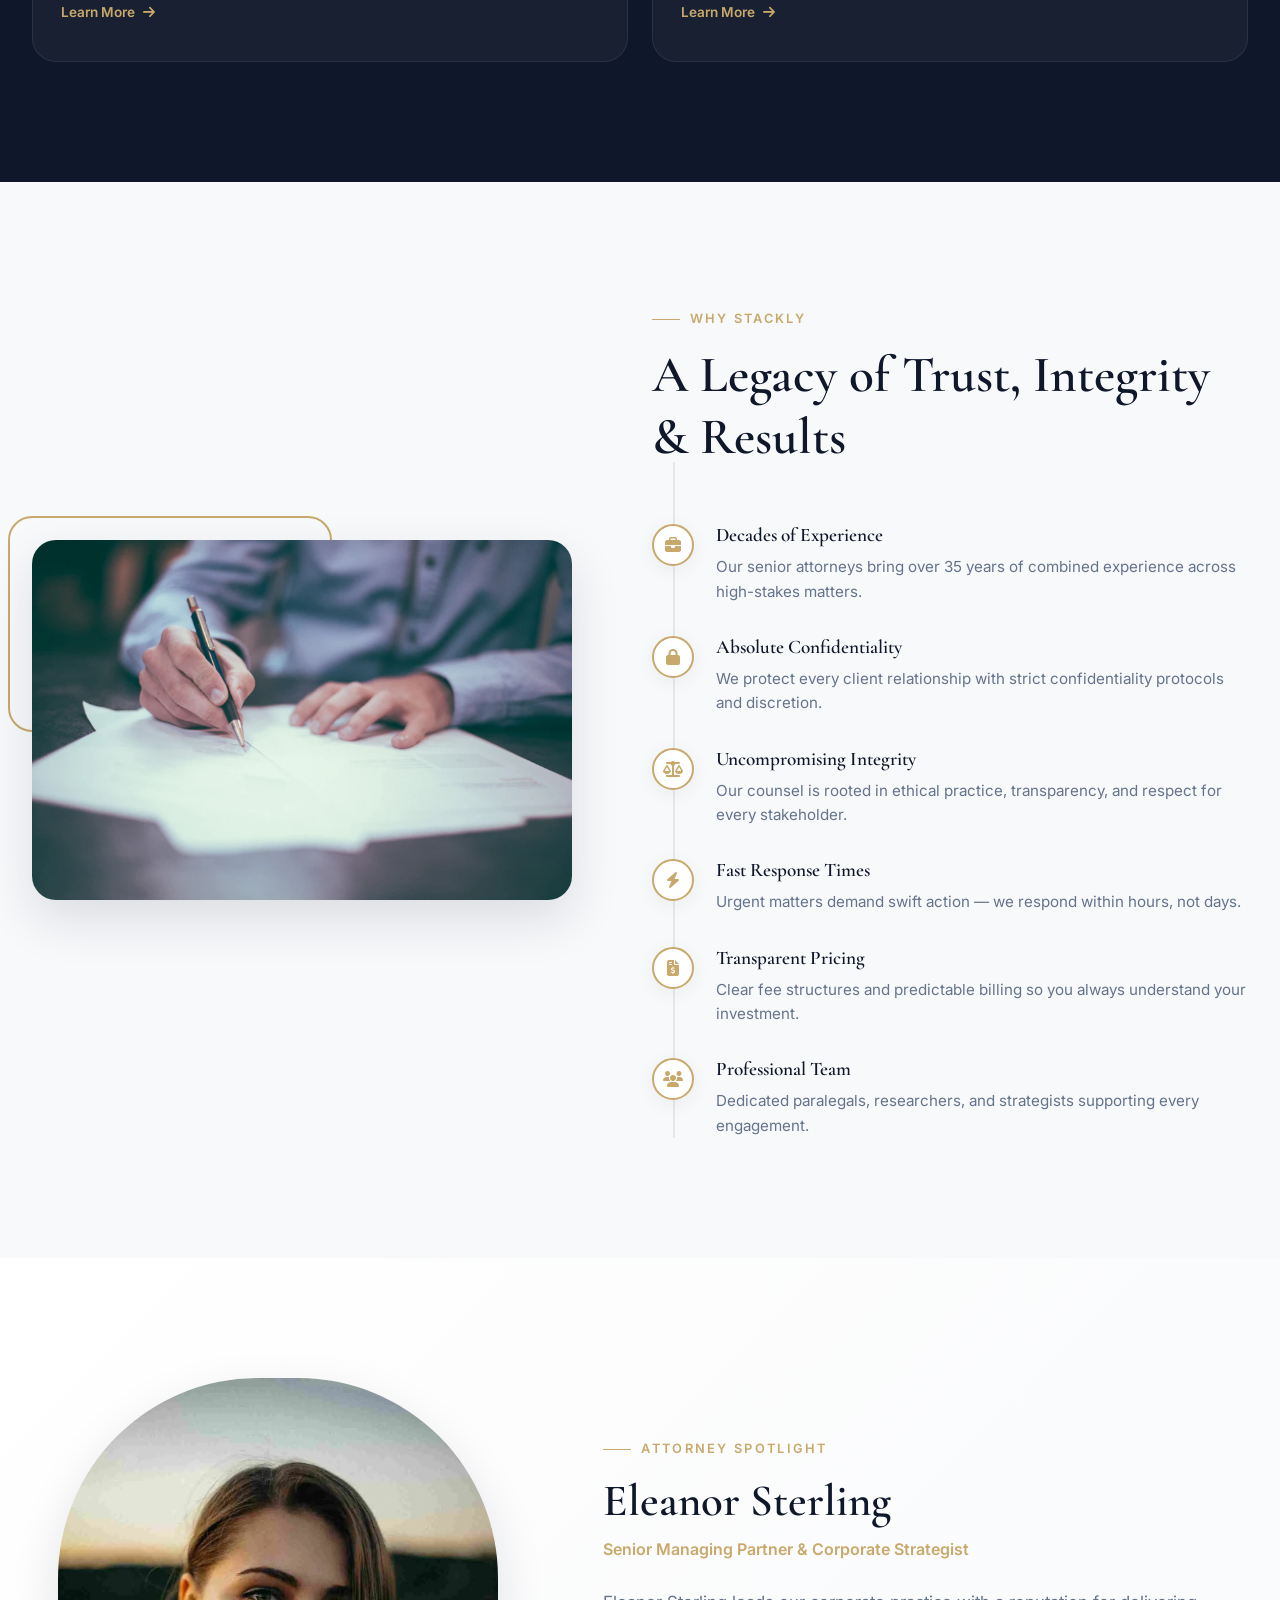
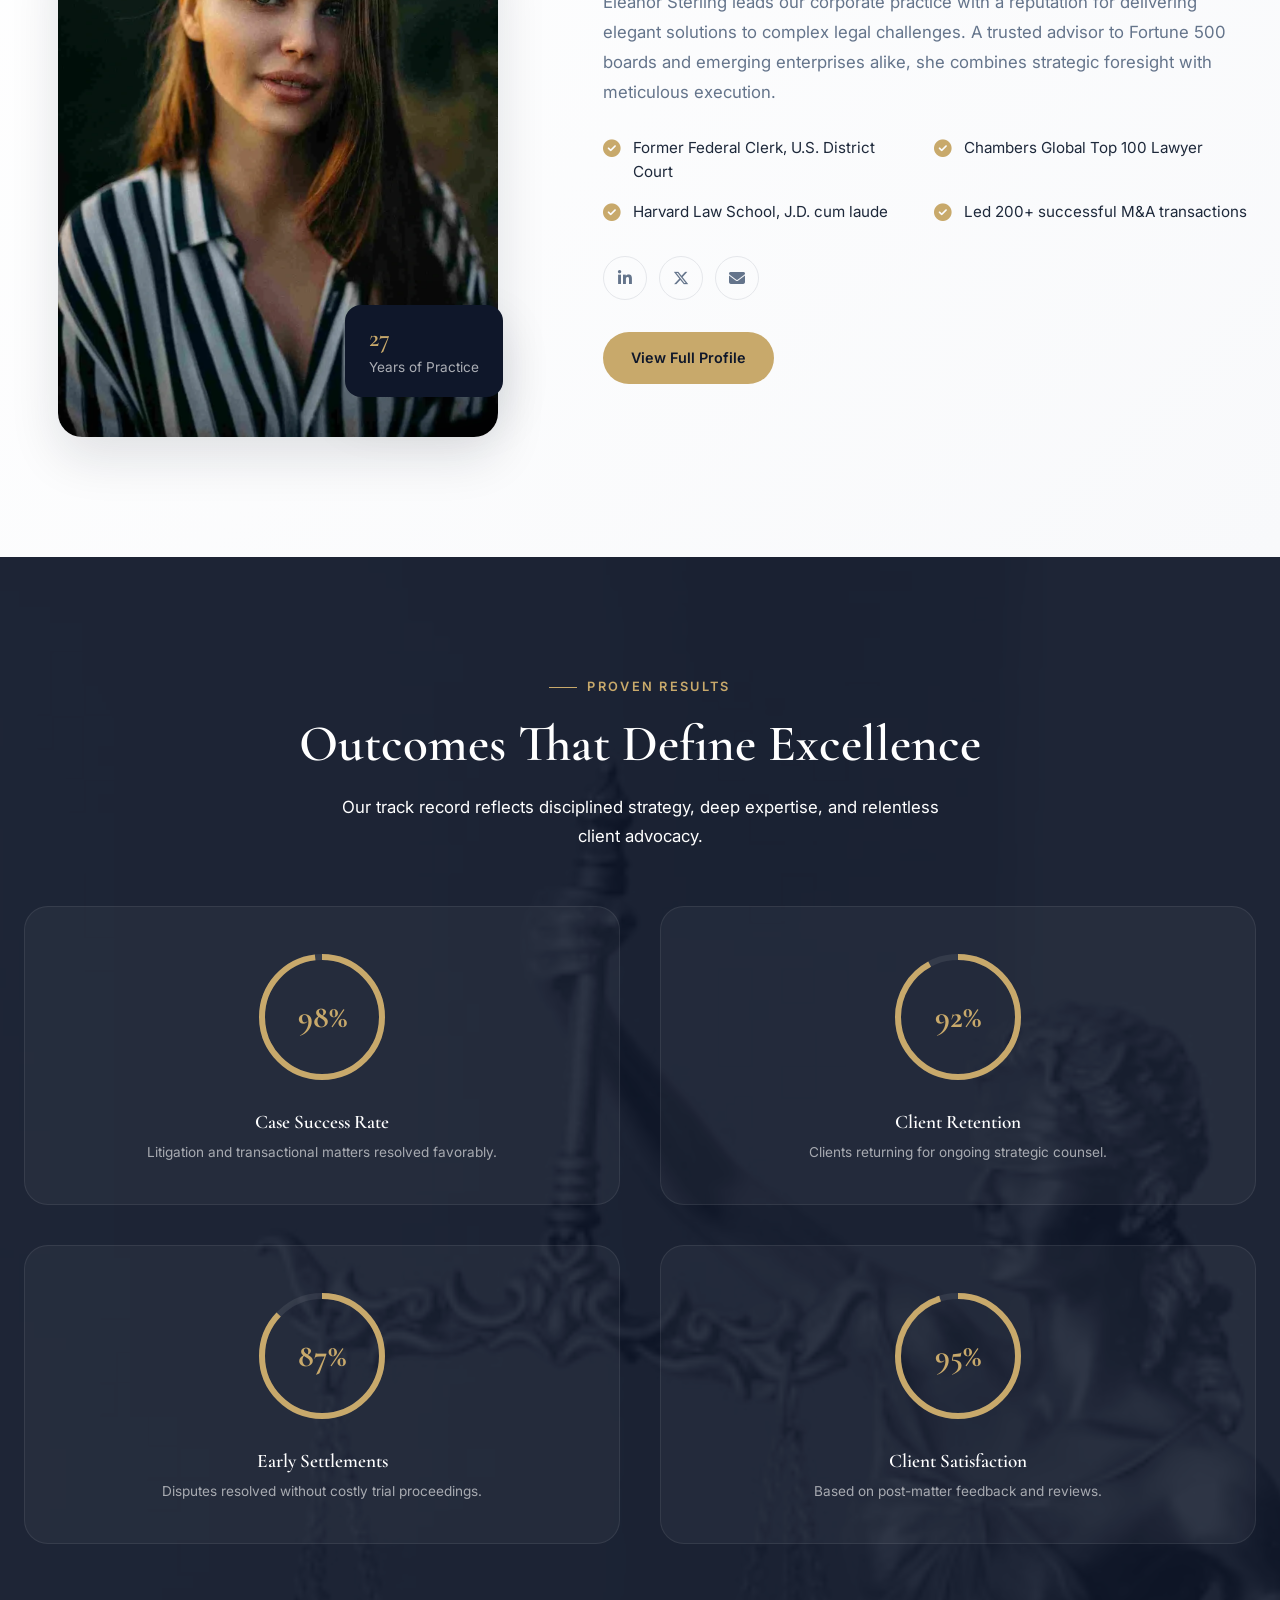
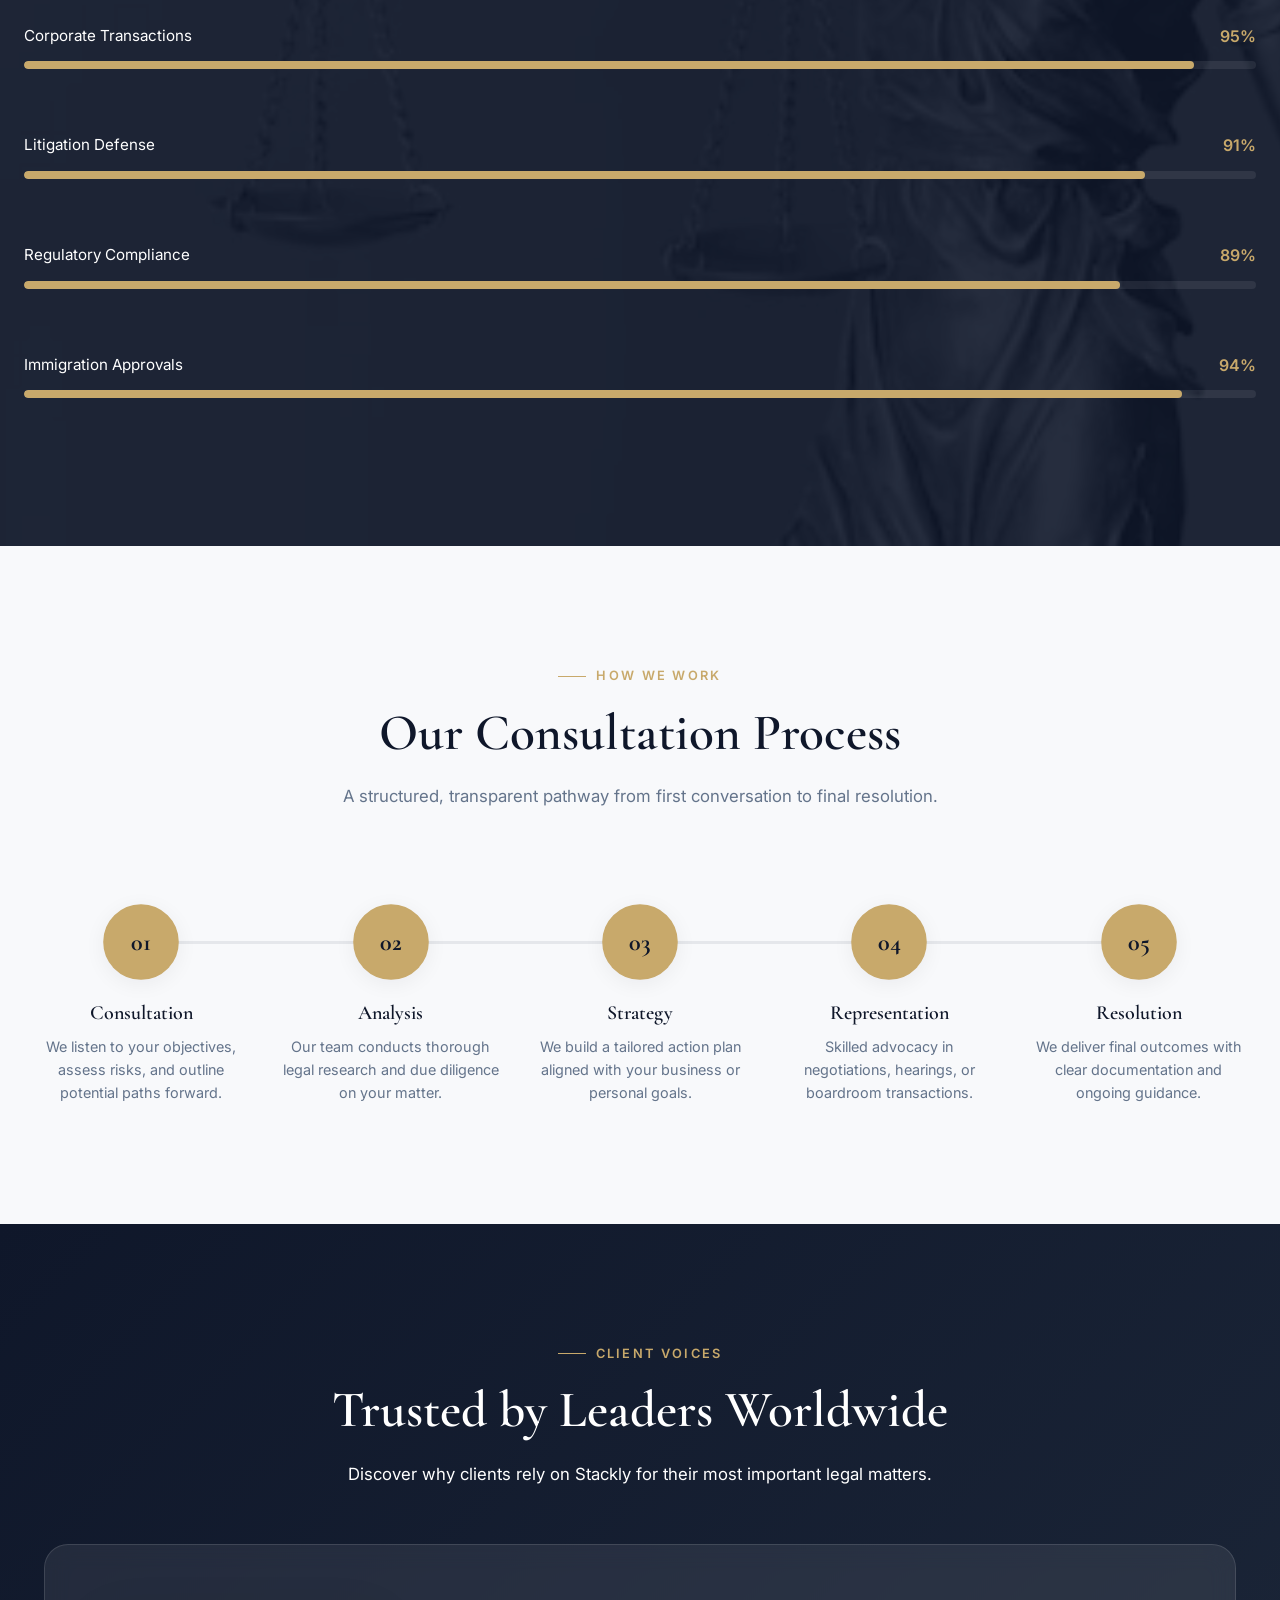
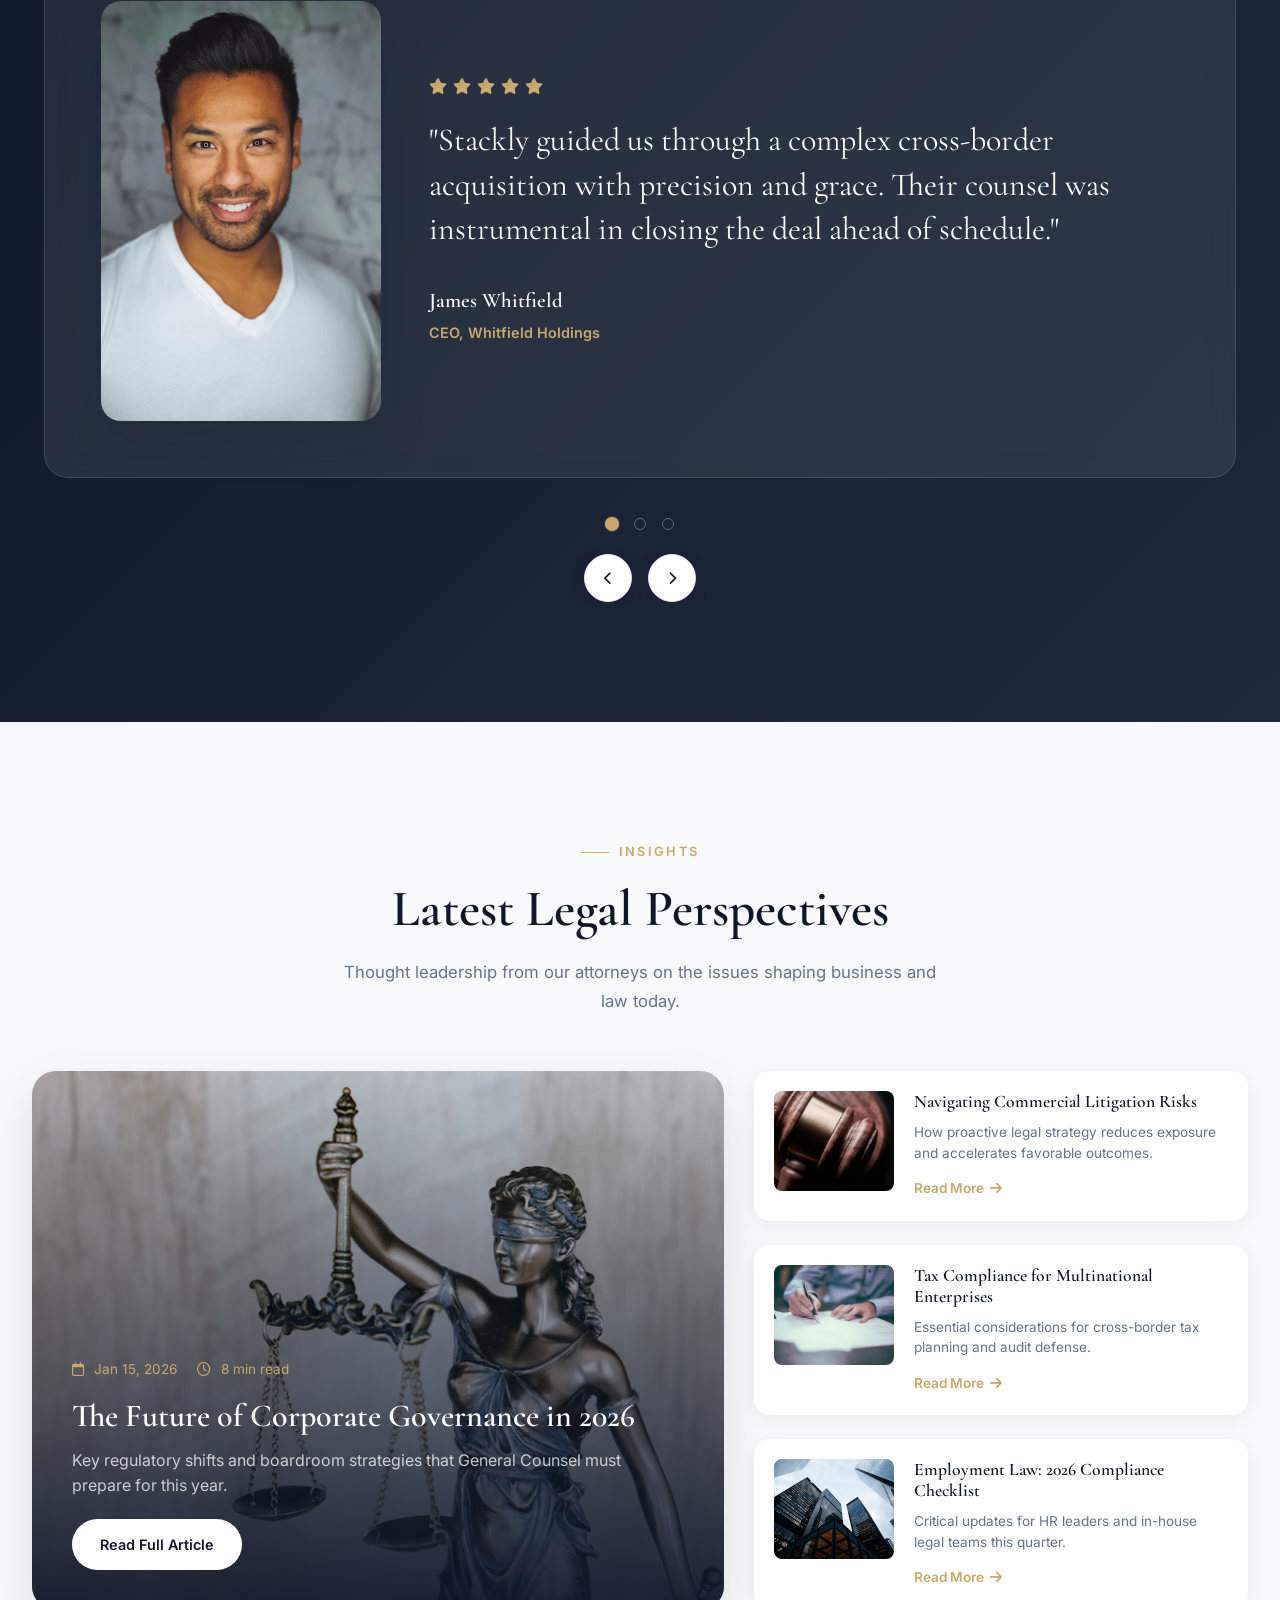
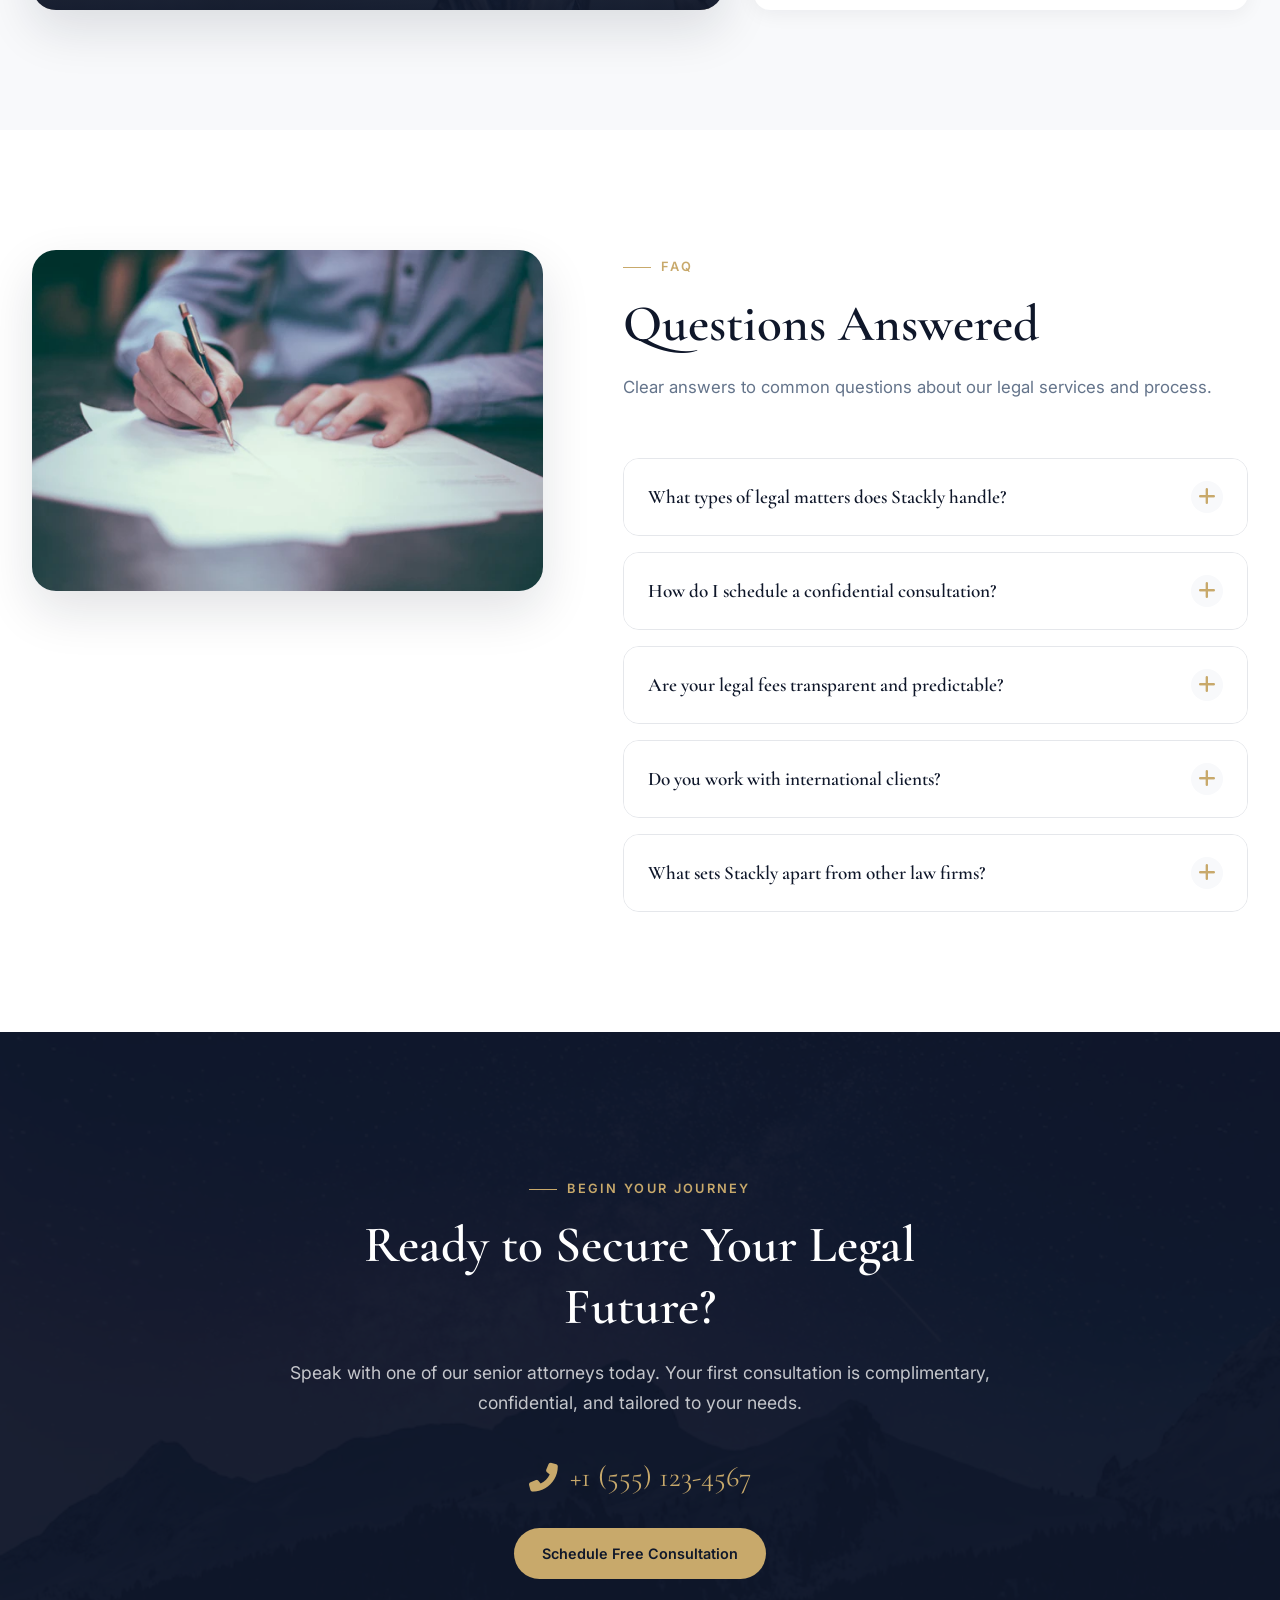
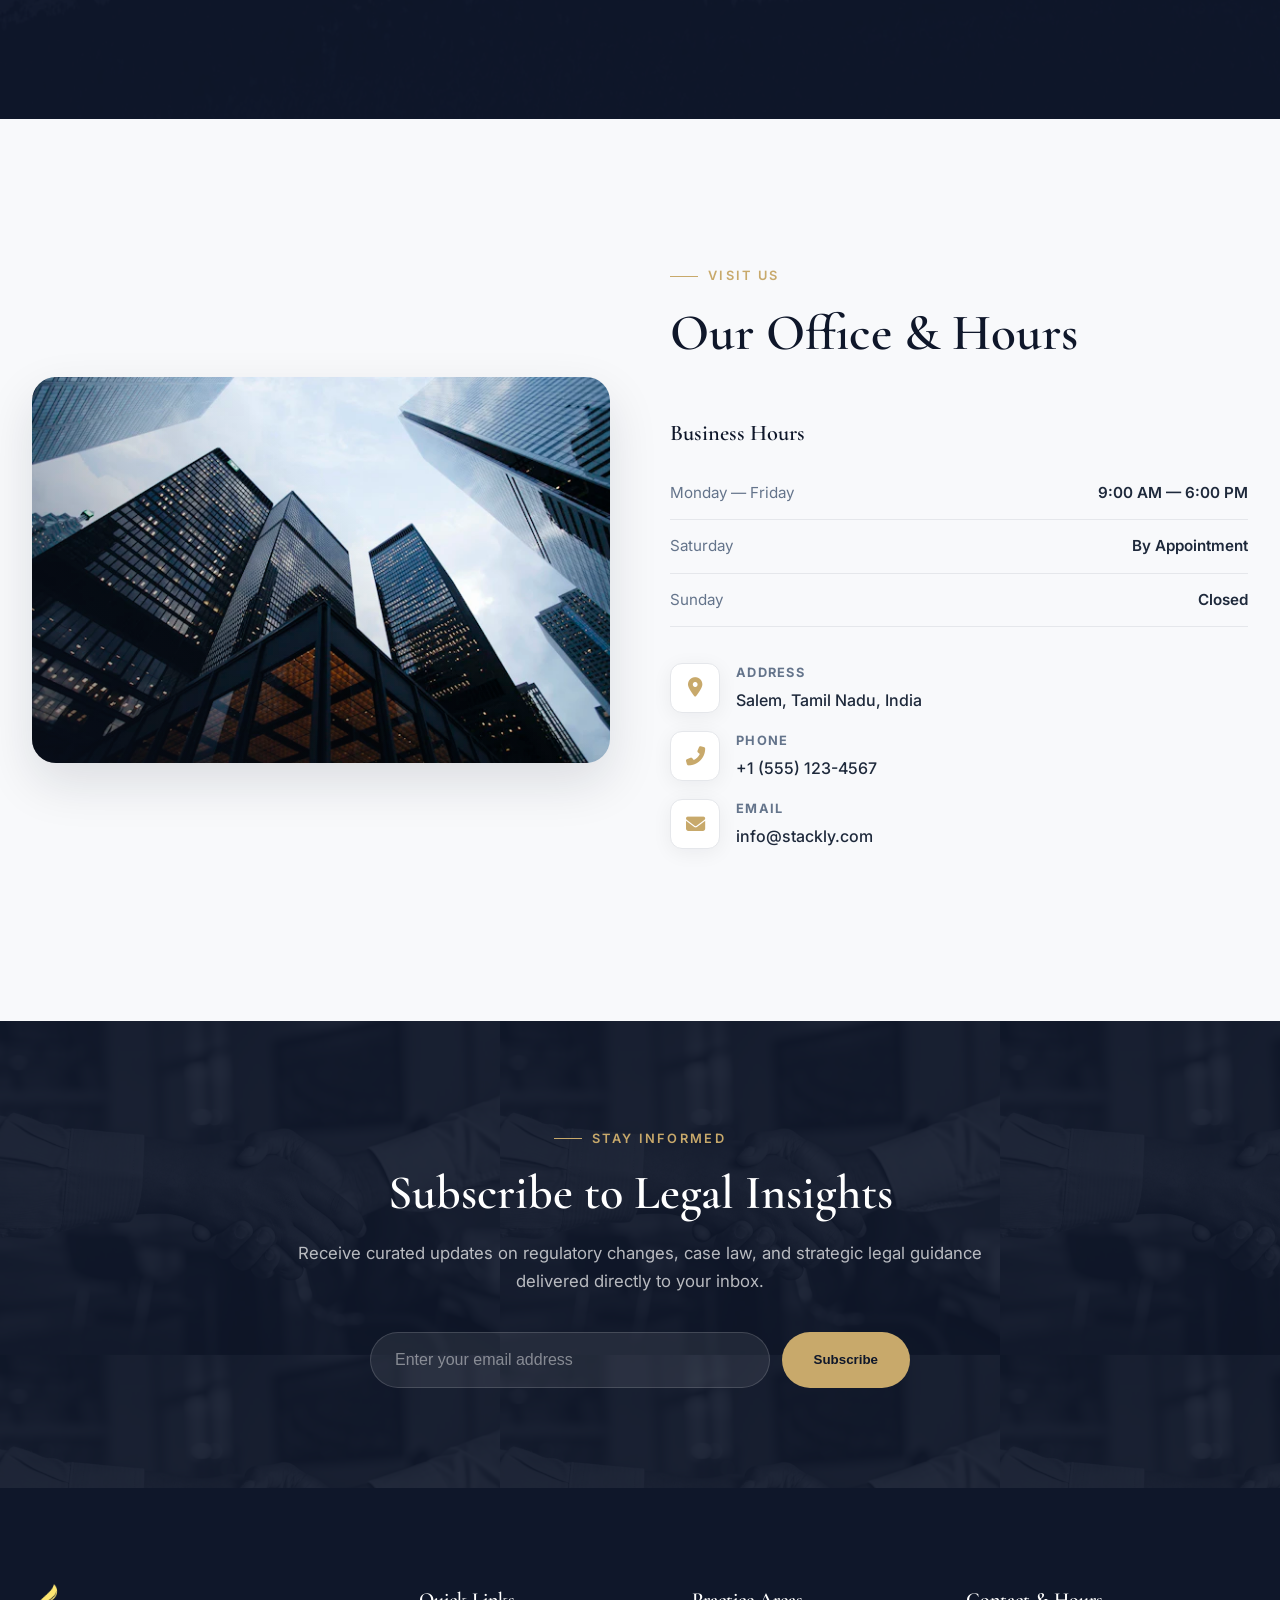
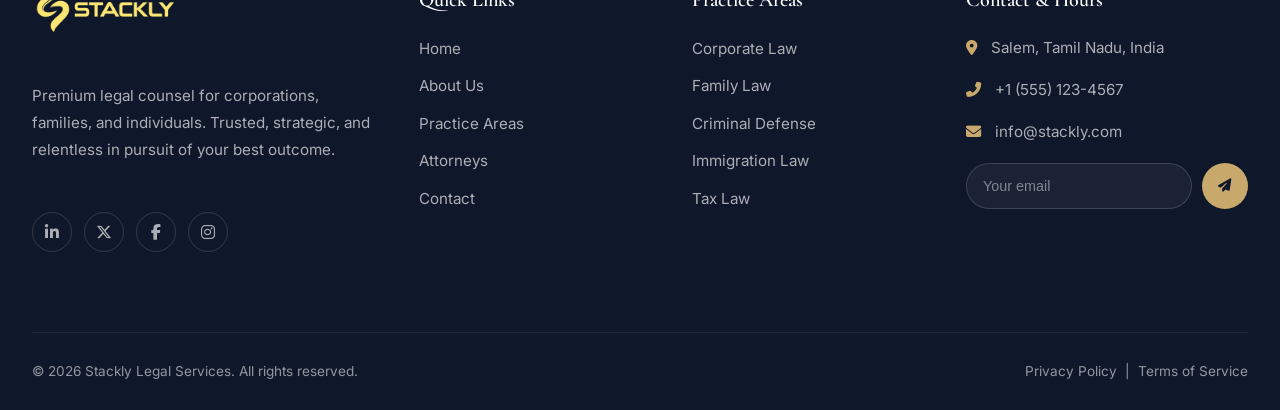
==== commit 5496c5f7: "final fix" ====
--- a/index.html
+++ b/index.html
@@ -156,9 +156,9 @@
           </a>
         </div>
         <div class="mobile-drawer__social" aria-label="Social media">
-          <a href="#" aria-label="LinkedIn"><i class="fab fa-linkedin-in" aria-hidden="true"></i></a>
-          <a href="#" aria-label="X"><i class="fab fa-x-twitter" aria-hidden="true"></i></a>
-          <a href="#" aria-label="Facebook"><i class="fab fa-facebook-f" aria-hidden="true"></i></a>
+          <a href="404.html" aria-label="LinkedIn"><i class="fab fa-linkedin-in" aria-hidden="true"></i></a>
+          <a href="404.html" aria-label="X"><i class="fab fa-x-twitter" aria-hidden="true"></i></a>
+          <a href="404.html" aria-label="Facebook"><i class="fab fa-facebook-f" aria-hidden="true"></i></a>
         </div>
         <div class="mobile-drawer__actions">
           <a href="login.html" class="btn btn-secondary mobile-drawer__btn">Login</a>
--- a/css/shared.css
+++ b/css/shared.css
@@ -40,6 +40,7 @@
   scroll-behavior: smooth;
   -webkit-font-smoothing: antialiased;
   -moz-osx-font-smoothing: grayscale;
+  overflow-x: hidden;
 }
 
 body {
@@ -48,6 +49,7 @@
   background: var(--color-bg);
   line-height: 1.6;
   overflow-x: hidden;
+  max-width: 100vw;
 }
 
 img {
--- a/css/home.css
+++ b/css/home.css
@@ -1402,7 +1402,7 @@
   position: absolute;
   inset: 0;
   opacity: 0.08;
-  background-image: url('../images/meeting.webp');
+  background-image: url('../assets/images/team.webp');
   background-size: 500px;
   background-repeat: repeat;
   filter: grayscale(100%);
